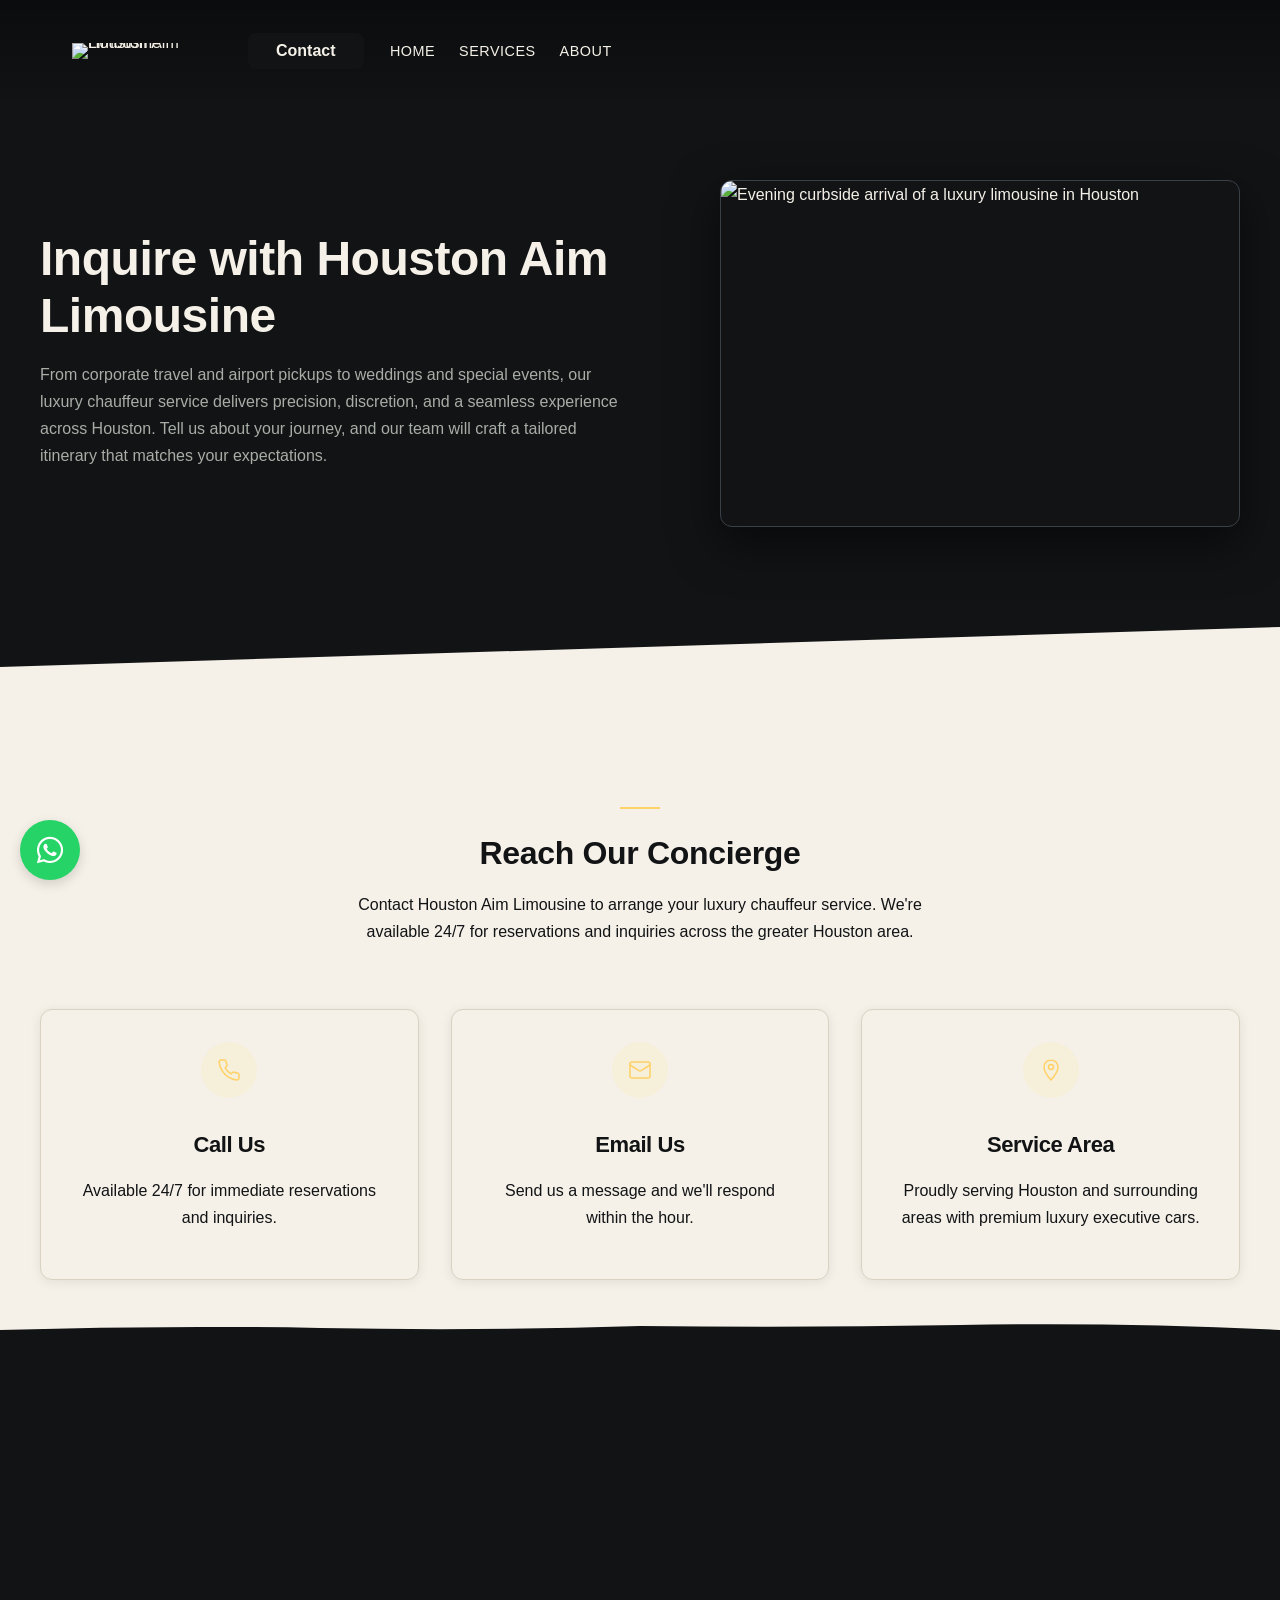
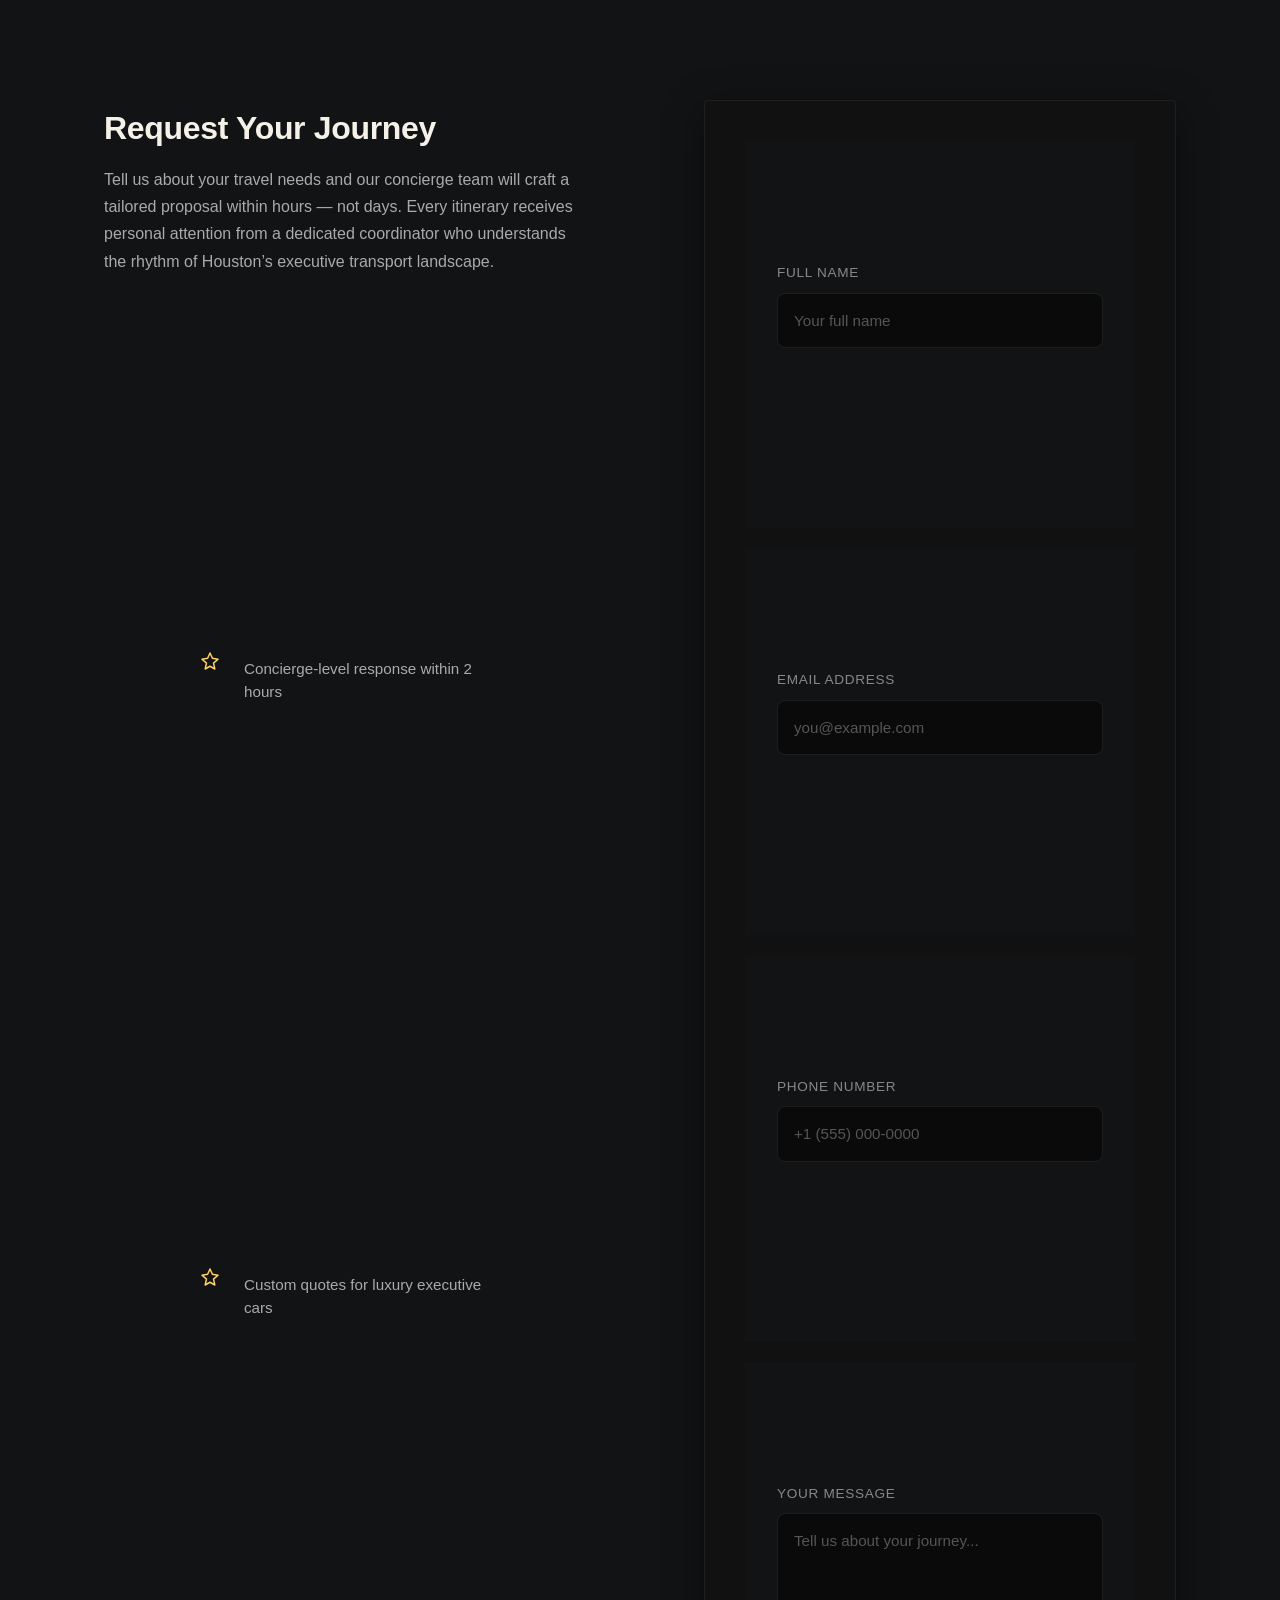
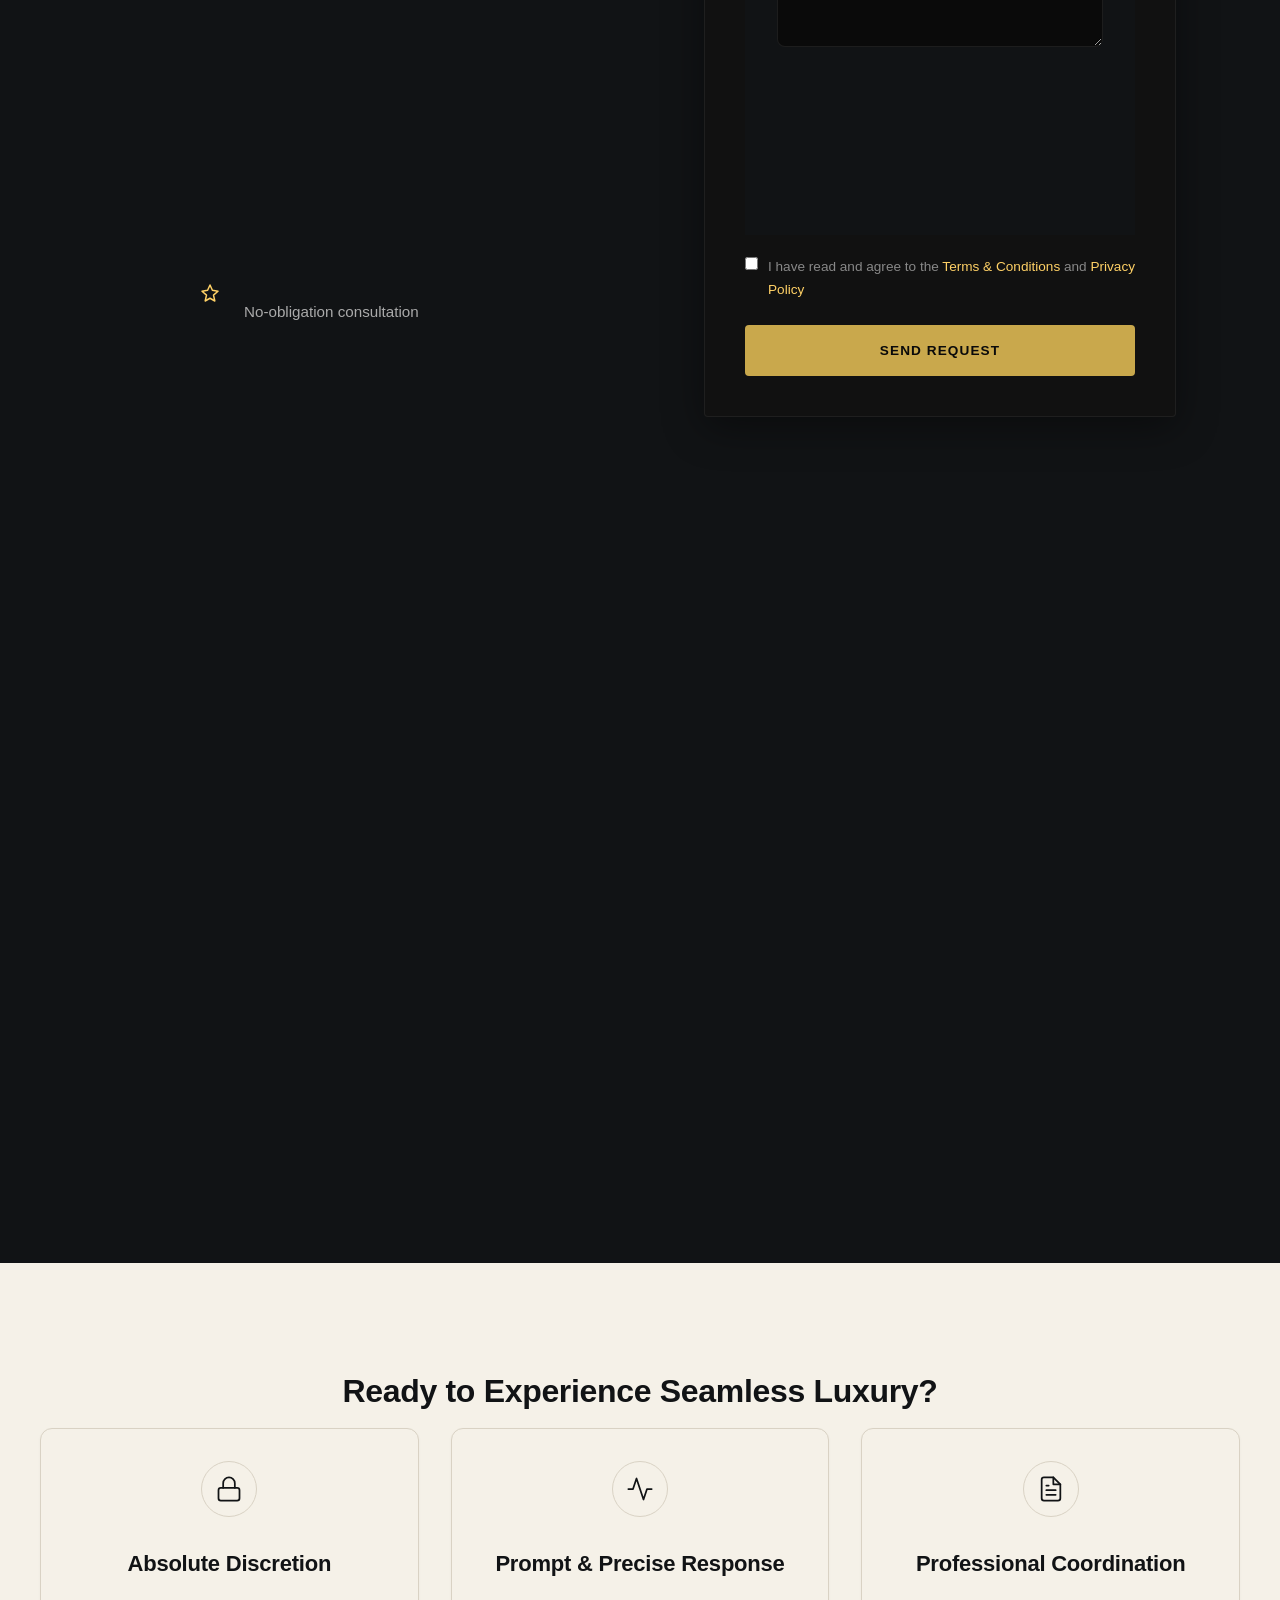
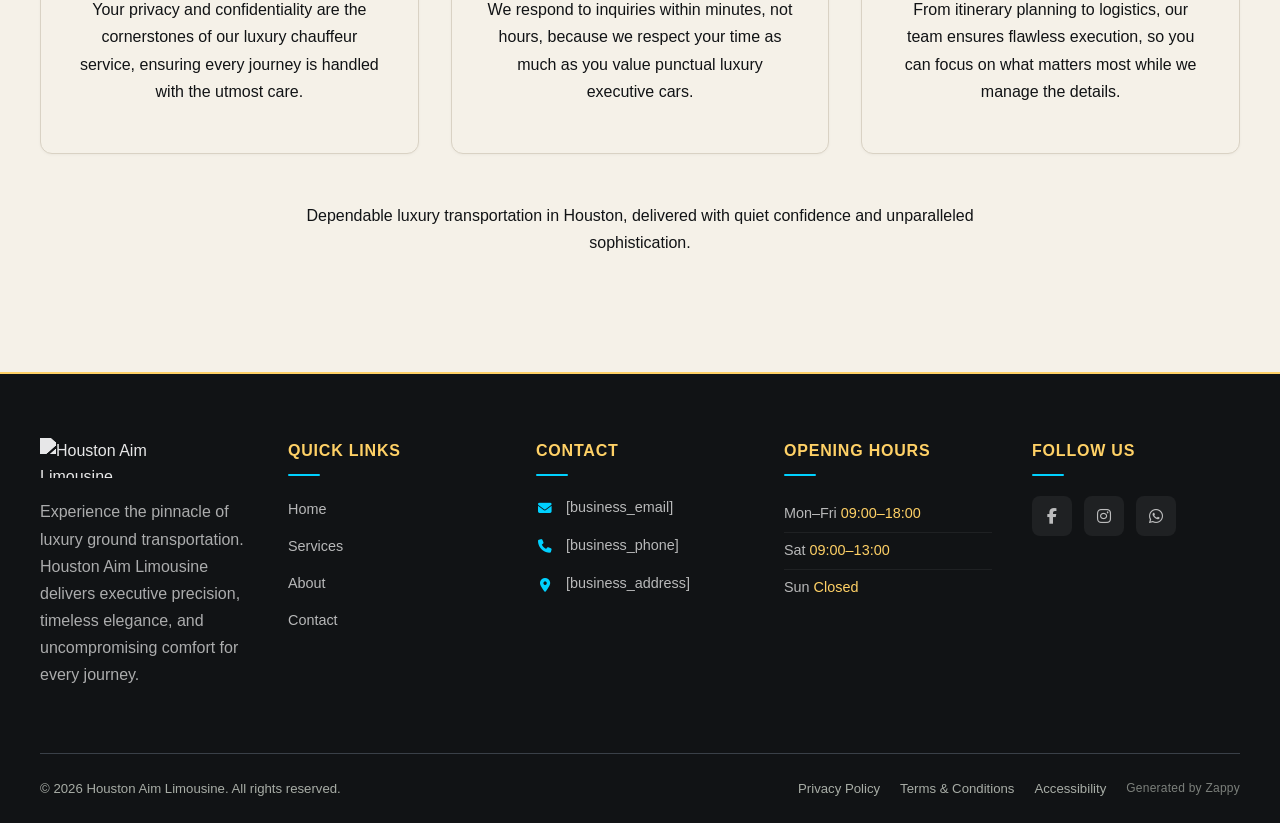
==== public/contact.html @ 521e529b "Background sync: Progressive GitHub Sync" ====
<!doctype html><html lang="en"><head><meta charset="UTF-8"><meta content="width=device-width,initial-scale=1" name="viewport"><meta content="index, follow" name="robots"><title>Secure Your Luxury Executive Cars &amp; Chauffeur Service in Minutes — Houston Aim Limousine</title><meta content="Ready to book Houston&#39;s most refined transportation? Inquire about chauffeur service cost, check availability, or customize your itinerary. Reach out now and let us elevate your next ride." name="description"><meta content="chauffeur service cost, luxury executive cars, book Houston limousine, contact chauffeur service, luxury chauffeur service" name="keywords"><link href="/assets/favicon.ico" rel="icon" type="image/x-icon"><link href="/assets/favicon-16x16.png" rel="icon" type="image/png" sizes="16x16"><link href="/assets/favicon-32x32.png" rel="icon" type="image/png" sizes="32x32"><link href="/assets/favicon-48x48.png" rel="icon" type="image/png" sizes="48x48"><link href="/assets/favicon-192x192.png" rel="icon" type="image/png" sizes="192x192"><link href="/assets/favicon-512x512.png" rel="icon" type="image/png" sizes="512x512"><link href="/assets/apple-touch-icon.png" rel="apple-touch-icon"><script>!function(){"use strict";var t="f4634a70-64a9-4d88-9716-fb96d539ed44",e="https://api.zappy5.com/api/analytics/track",a=18e5,n=2592e6,o=!0,i=!0,r=!0;var s=function(){var e="zappy_visitor_"+t,a=null;try{if(a=localStorage.getItem(e)){var o=JSON.parse(a),i=Date.now();if(i-o.created<n)return o.lastSeen=i,localStorage.setItem(e,JSON.stringify(o)),o.id}}catch(t){console.warn("Zappy Analytics: LocalStorage not available")}var r="zv_"+Date.now()+"_"+Math.random().toString(36).substr(2,9);try{localStorage.setItem(e,JSON.stringify({id:r,created:Date.now(),lastSeen:Date.now()}))}catch(t){}return r}(),c=function(){var e="zappy_session_"+t,n=null;try{if(n=sessionStorage.getItem(e)){var o=JSON.parse(n),i=Date.now();if(i-o.timestamp<a)return o.timestamp=i,sessionStorage.setItem(e,JSON.stringify(o)),o.id}}catch(t){console.warn("Zappy Analytics: SessionStorage not available")}var r="zs_"+Date.now()+"_"+Math.random().toString(36).substr(2,9);try{sessionStorage.setItem(e,JSON.stringify({id:r,timestamp:Date.now()}))}catch(t){}return r}();function l(a,n){n=n||{};var o={website_id:t,event_type:a,page_path:window.location.pathname,referrer:document.referrer||"direct",visitor_id:s,session_id:c,metadata:n};if(navigator.sendBeacon){var i=new Blob([JSON.stringify(o)],{type:"application/json"});navigator.sendBeacon(e,i)}else fetch(e,{method:"POST",headers:{"Content-Type":"application/json"},body:JSON.stringify(o),keepalive:!0}).catch(function(t){console.warn("Zappy Analytics: Failed to track event",t)})}o&&l("pageview",{title:document.title,url:window.location.href}),i&&document.addEventListener("click",function(t){var e=t.target;if("BUTTON"===e.tagName||e.closest("button")){var a="BUTTON"===e.tagName?e:e.closest("button");l("click",{element:"button",text:a.textContent.trim().substring(0,100),id:a.id||null,class:a.className||null})}else if("A"===e.tagName||e.closest("a")){var n="A"===e.tagName?e:e.closest("a");l("navigation",{element:"link",text:n.textContent.trim().substring(0,100),href:n.href,external:n.hostname!==window.location.hostname})}},!0),r&&document.addEventListener("submit",function(t){var e=t.target;l("form_submit",{form_id:e.id||null,form_name:e.name||null,form_action:e.action||null,form_method:e.method||"GET"})},!0);var d=Date.now();window.addEventListener("beforeunload",function(){l("page_unload",{time_on_page:Math.floor((Date.now()-d)/1e3),page_path:window.location.pathname})}),window.zappyAnalytics={track:l,getVisitorId:function(){return s},getSessionId:function(){return c}}}()</script><meta content="Secure Your Luxury Executive Cars &amp; Chauffeur Service in Minutes — Houston Aim Limousine" property="og:title"><meta content="Ready to book Houston&#39;s most refined transportation? Inquire about chauffeur service cost, check availability, or customize your itinerary. Reach out now and let us elevate your next ride." property="og:description"><meta content="summary_large_image" name="twitter:card"><meta content="Secure Your Luxury Executive Cars &amp; Chauffeur Service in Minutes — Houston Aim Limousine" name="twitter:title"><meta content="Ready to book Houston&#39;s most refined transportation? Inquire about chauffeur service cost, check availability, or customize your itinerary. Reach out now and let us elevate your next ride." name="twitter:description"><meta content="website" property="og:type"><meta content="en_US" property="og:locale"><link href="https://cdnjs.cloudflare.com/ajax/libs/font-awesome/6.4.0/css/all.min.css" rel="stylesheet"><style>.skip-link{position:absolute;top:0;left:0;transform:translateY(-200%);padding:12px 18px;background:var(--bg-dark,#1a1a1a);color:var(--text-light,#fff);font-weight:600;border-radius:0 0 8px 0;z-index:10000}.skip-link:focus{transform:none;outline:2px solid var(--ring,#fff);outline-offset:2px}:focus-visible{outline:2px solid var(--ring,currentColor);outline-offset:3px}</style><link href="/assets/favicon.ico" rel="icon" type="image/x-icon"><link href="/assets/favicon-16x16.png" rel="icon" type="image/png" sizes="16x16"><link href="/assets/favicon-32x32.png" rel="icon" type="image/png" sizes="32x32"><link href="/assets/favicon-48x48.png" rel="icon" type="image/png" sizes="48x48"><link href="/assets/favicon-192x192.png" rel="icon" type="image/png" sizes="192x192"><link href="/assets/favicon-512x512.png" rel="icon" type="image/png" sizes="512x512"><link href="/assets/apple-touch-icon.png" rel="apple-touch-icon"><link href="https://cdn.jsdelivr.net/npm/vanilla-cookieconsent@3/dist/cookieconsent.css" rel="stylesheet"/><script src="https://cdn.jsdelivr.net/npm/vanilla-cookieconsent@3/dist/cookieconsent.umd.js"></script><script src="https://cdn.jsdelivr.net/gh/mickidum/acc_toolbar/acctoolbar/acctoolbar.min.js"></script><link href="/styles.css" rel="stylesheet"><script>window.ZAPPY_WEBSITE_ID="f4634a70-64a9-4d88-9716-fb96d539ed44",window.ZAPPY_API_BASE="https://api.zappy5.com"</script><style id="zappy-dropdown-submenu-styles">#navMenu li:has(.sub-menu),.nav-menu li:has(.sub-menu),.navbar li:has(.sub-menu),nav li:has(.sub-menu){position:relative}#navMenu .sub-menu,.nav-menu .sub-menu,.navbar .sub-menu,nav .sub-menu{display:block!important;position:absolute!important;top:100%;left:0;min-width:220px;background:#fff;border-radius:8px;box-shadow:0 8px 25px rgba(0,0,0,.15);padding:8px 0;opacity:0;visibility:hidden;transform:translateY(10px);transition:all .3s ease;z-index:1000;list-style:none;pointer-events:none}#navMenu li:hover>.sub-menu,.nav-menu li:hover>.sub-menu,.navbar li:hover>.sub-menu,nav li:hover>.sub-menu{opacity:1!important;visibility:visible!important;transform:translateY(0)!important;pointer-events:auto!important}.sub-menu li{list-style:none;margin:0;padding:0}.sub-menu a{display:block!important;padding:10px 16px!important;color:var(--text-dark,#333)!important;font-weight:500;text-decoration:none;white-space:nowrap;transition:background-color .2s}.sub-menu .zappy-nav-child>a{padding-left:28px!important;font-size:.9em!important;opacity:.85!important}[dir=rtl] .sub-menu .zappy-nav-child>a,html[lang=ar] .sub-menu .zappy-nav-child>a,html[lang=he] .sub-menu .zappy-nav-child>a{padding-left:10px!important;padding-right:28px!important}.sub-menu .zappy-nav-parent>a{font-weight:600!important}.sub-menu a:hover{background-color:#f5f5f5}[dir=rtl] .nav-menu .sub-menu,[dir=rtl] .navbar .sub-menu,[dir=rtl] nav .sub-menu,html[lang=ar] .nav-menu .sub-menu,html[lang=ar] .navbar .sub-menu,html[lang=ar] nav .sub-menu,html[lang=he] .nav-menu .sub-menu,html[lang=he] .navbar .sub-menu,html[lang=he] nav .sub-menu{left:auto!important;right:0!important}.sub-menu:empty,.sub-menu:not(:has(li)):not(:has(> a)),.sub-menu:not(:has(li:not(.zappy-hidden-menu-item))):not(:has(> a)){display:none!important;opacity:0!important;visibility:hidden!important;pointer-events:none!important}li:has(.menu-group-title):hover>.sub-menu{opacity:1!important;visibility:visible!important;transform:translateY(0)!important;pointer-events:auto!important}#navMenu>li>.menu-group-title,.nav-menu>li>.menu-group-title{display:inline-block;padding:.5rem 1rem;cursor:default;user-select:none}@media (max-width:768px){#navMenu .sub-menu,.nav-menu .sub-menu,.navbar .sub-menu,nav .sub-menu{position:static!important;transform:none!important;box-shadow:none!important;background:0 0!important;max-height:0;overflow:hidden;opacity:0;visibility:hidden;transition:max-height .3s ease,opacity .3s ease;padding:0!important;border-radius:0!important}#navMenu .sub-menu.mobile-expanded,.nav-menu .sub-menu.mobile-expanded,.navbar .sub-menu.mobile-expanded{max-height:none!important;overflow-y:visible!important;opacity:1!important;visibility:visible!important;padding:8px 0 8px 16px!important}[dir=rtl] .sub-menu.mobile-expanded,html[lang=he] .sub-menu.mobile-expanded{padding:8px 16px 8px 0!important}#navMenu li:hover>.sub-menu,.nav-menu li:hover>.sub-menu,.navbar li:hover>.sub-menu,nav li:hover>.sub-menu{opacity:0;visibility:hidden;pointer-events:none}#navMenu li>.sub-menu.mobile-expanded,.nav-menu li>.sub-menu.mobile-expanded,.navbar li>.sub-menu.mobile-expanded,nav li>.sub-menu.mobile-expanded{opacity:1!important;visibility:visible!important;pointer-events:auto!important}#navMenu li:has(.sub-menu),.nav-menu li:has(.sub-menu),.navbar li:has(.sub-menu),nav li:has(.sub-menu){display:flex!important;flex-wrap:wrap!important;align-items:center!important;position:relative!important;min-height:44px!important}#navMenu li:has(.sub-menu)>a,.nav-menu li:has(.sub-menu)>a,.navbar li:has(.sub-menu)>a,nav li:has(.sub-menu)>a{flex:1!important;min-width:0!important}#navMenu li:has(.sub-menu)>.menu-group-title,.nav-menu li:has(.sub-menu)>.menu-group-title,.navbar li:has(.sub-menu)>.menu-group-title,nav li:has(.sub-menu)>.menu-group-title{flex:1!important;min-width:0!important;padding:0!important;line-height:inherit!important}#navMenu li:has(.sub-menu)>.sub-menu,.nav-menu li:has(.sub-menu)>.sub-menu,.navbar li:has(.sub-menu)>.sub-menu,nav li:has(.sub-menu)>.sub-menu{flex-basis:100%!important;width:100%!important}#navMenu li:has(.sub-menu)>a [class*=arrow],#navMenu li:has(.sub-menu)>a [class*=chevron],.nav-menu li:has(.sub-menu)>a .fa-angle-down,.nav-menu li:has(.sub-menu)>a .fa-chevron-down,.nav-menu li:has(.sub-menu)>a [class*=arrow],.nav-menu li:has(.sub-menu)>a [class*=chevron],nav li:has(.sub-menu)>a [class*=arrow],nav li:has(.sub-menu)>a [class*=chevron]{display:none!important;visibility:hidden!important}.mobile-submenu-toggle{display:flex!important;align-items:center!important;justify-content:center!important;width:44px!important;height:auto!important;background:0 0!important;border:none!important;cursor:pointer!important;color:var(--text-light)!important;position:static!important;flex-shrink:0!important;align-self:stretch!important;z-index:2!important;padding:0!important;margin:0!important}.mobile-submenu-toggle::after{content:''!important;width:0!important;height:0!important;border-left:6px solid transparent!important;border-right:6px solid transparent!important;border-top:7px solid currentColor!important;transition:transform .3s ease!important}.mobile-submenu-toggle.expanded::after{transform:rotate(180deg)!important}.sub-menu a{padding:10px 0!important;display:block!important;color:var(--text-light)!important;white-space:normal!important}.sub-menu .zappy-nav-child>a{padding-left:28px!important;font-size:.9em!important;opacity:.85!important}[dir=rtl] .sub-menu .zappy-nav-child>a,html[lang=ar] .sub-menu .zappy-nav-child>a,html[lang=he] .sub-menu .zappy-nav-child>a{padding-left:0!important;padding-right:28px!important}.sub-menu .zappy-nav-parent>a{font-weight:600!important}#navMenu.active,.nav-menu.active{max-width:100vw!important;overflow-x:hidden!important;box-sizing:border-box!important}.navbar .sub-menu li a,.zappy-products-dropdown .sub-menu a,nav.navbar .sub-menu li a{color:var(--text-light)!important}}@media (min-width:769px){.mobile-submenu-toggle{display:none!important}}</style><style id="zappy-widget-visibility">html[dir=rtl] .whatsapp-float{right:20px!important;left:auto!important}html:not([dir]) .whatsapp-float,html[dir=ltr] .whatsapp-float{left:20px!important;right:auto!important}html[dir=rtl] #mic-access-tool-general-button,html[dir=rtl] #mic-init-access-tool #mic-access-tool-general-button,html[dir=rtl] #mic-init-access-tool .mic-access-tool-general-button,html[dir=rtl] ._access-icon,html[dir=rtl] .mic-access-tool-general-button{left:20px!important;right:auto!important}html:not([dir]) #mic-access-tool-general-button,html:not([dir]) #mic-init-access-tool #mic-access-tool-general-button,html:not([dir]) #mic-init-access-tool .mic-access-tool-general-button,html:not([dir]) ._access-icon,html:not([dir]) .mic-access-tool-general-button,html[dir=ltr] #mic-access-tool-general-button,html[dir=ltr] #mic-init-access-tool #mic-access-tool-general-button,html[dir=ltr] #mic-init-access-tool .mic-access-tool-general-button,html[dir=ltr] ._access-icon,html[dir=ltr] .mic-access-tool-general-button{right:20px!important;left:auto!important}@media (max-width:768px){.whatsapp-float{display:flex!important}}@media (min-width:769px){.whatsapp-float{display:flex!important}}@media (max-width:768px){#mic-access-tool-general-button,#mic-init-access-tool #mic-access-tool-general-button,#mic-init-access-tool .mic-access-tool-general-button,._access-icon,.mic-access-tool-general-button{display:flex!important;visibility:visible!important;opacity:1!important;pointer-events:auto!important}#mic-access-tool-box.opened-mic-access-tool,#mic-init-access-tool #mic-access-tool-box.opened-mic-access-tool,.mic-access-tool-box.opened-mic-access-tool{visibility:visible!important;opacity:1!important;pointer-events:auto!important}}@media (min-width:769px){#mic-access-tool-general-button,#mic-init-access-tool #mic-access-tool-general-button,#mic-init-access-tool .mic-access-tool-general-button,._access-icon,.mic-access-tool-general-button{display:flex!important;visibility:visible!important;opacity:1!important;pointer-events:auto!important}#mic-access-tool-box.opened-mic-access-tool,#mic-init-access-tool #mic-access-tool-box.opened-mic-access-tool,.mic-access-tool-box.opened-mic-access-tool{visibility:visible!important;opacity:1!important;pointer-events:auto!important}}</style></head><body><a href="#main" class="skip-link">Skip to main content</a><nav class="navbar"><button class="mobile-toggle" aria-label="Menu" id="mobileToggle"><svg viewBox="0 0 24 24" fill="none" height="24" width="24" class="hamburger-icon"><path d="M3 12h18M3 6h18M3 18h18" stroke="currentColor" stroke-linecap="round" stroke-width="2"></path></svg> <svg viewBox="0 0 24 24" fill="none" height="24" width="24" class="close-icon" style="display:none"><path d="M18 6L6 18M6 6l12 12" stroke="currentColor" stroke-linecap="round" stroke-width="2"></path></svg></button> <button class="phone-header-btn" aria-label="Call" data-phone="[business_phone]"><svg viewBox="0 0 24 24" fill="currentColor" height="20" width="20"><path d="M22 16.92v3a2 2 0 0 1-2.18 2 19.79 19.79 0 0 1-8.63-3.07 19.5 19.5 0 0 1-6-6 19.79 19.79 0 0 1-3.07-8.67A2 2 0 0 1 4.11 2h3a2 2 0 0 1 2 1.72 12.84 12.84 0 0 0 .7 2.81 2 2 0 0 1-.45 2.11L8.09 9.91a16 16 0 0 0 6 6l1.27-1.27a2 2 0 0 1 2.11-.45 12.84 12.84 0 0 0 2.81.7A2 2 0 0 1 22 16.92z"></path></svg></button><div class="nav-container"><div class="nav-brand"><a href="/" class="logo-link"><img alt="Houston Aim Limousine" src="/assets/site-contact-image-1.webp" class="logo"></a></div><ul class="nav-menu" id="navMenu"><li><a href="/">Home</a></li><li><a href="/services">Services</a></li><li><a href="/about">About</a></li></ul><div class="nav-cta-container"><a href="/contact" class="nav-cta-btn">Contact</a></div></div></nav><script>window.addEventListener("load",function(){const e=document.querySelector(".navbar, nav, header");if(!e)return void console.log("[Navbar] Navbar element not found");let t=document.getElementById("mobileToggle")||document.querySelector(".mobile-toggle")||document.querySelector(".hamburger")||document.querySelector(".hamburger-menu")||document.querySelector(".menu-toggle")||document.querySelector(".burger-menu")||document.querySelector('[aria-label="Menu"]')||document.querySelector('[aria-label="תפריט"]');const n=document.querySelector(".phone-header-btn"),o=window.getComputedStyle(e);let r=o.backgroundColor;if(console.log("[Navbar] Initial navbar background:",r),"transparent"===r||"rgba(0, 0, 0, 0)"===r||r.startsWith("rgba")&&r.includes(", 0)")){const e=o.backgroundImage;if(e&&"none"!==e)console.log("[Navbar] Navbar has background image/gradient, using dark text"),r="rgb(240, 240, 240)";else{const e=window.getComputedStyle(document.body).backgroundColor;console.log("[Navbar] Navbar transparent, using body background:",e),r=e}}const a=r.match(/\d+/g);if(a&&a.length>=3){const e=(.299*parseInt(a[0])+.587*parseInt(a[1])+.114*parseInt(a[2]))/255;console.log("[Navbar] Mobile button colors preserved from Claude CSS (luminance:",e.toFixed(2)+")");const o=document.createElement("style");o.id="zappy-mobile-nav-fix";document.documentElement.lang;document.documentElement.dir,o.textContent='\n        /* Hide mobile buttons on desktop, show only on mobile */\n        @media (min-width: 769px) {\n          .mobile-toggle,\n          .phone-header-btn {\n            display: none !important;\n          }\n        }\n        \n        /* Show and position mobile buttons correctly on mobile */\n        @media (max-width: 768px) {\n          .navbar,\n          nav.navbar {\n            min-height: 70px !important;\n          }\n\n          .mobile-toggle,\n          .phone-header-btn {\n            position: absolute !important;\n            top: 0 !important;\n            bottom: 0 !important;\n            margin-top: auto !important;\n            margin-bottom: auto !important;\n            transform: none !important;\n            z-index: 1001 !important;\n            display: flex !important;\n            align-items: center !important;\n            justify-content: center !important;\n            width: 36px !important;\n            height: 36px !important;\n            border-radius: 50% !important;\n            border: none !important;\n            cursor: pointer !important;\n            padding: 6px !important;\n            background: none !important;\n            color: var(--nav-text, var(--text-light)) !important;\n            touch-action: manipulation !important;\n            -webkit-tap-highlight-color: transparent !important;\n          }\n\n          html[data-zappy-site-type="ecommerce"] .phone-header-btn,\n          body[data-zappy-site-type="ecommerce"] .phone-header-btn,\n          html[data-zappy-site-type="ecommerce"] header .phone-header-btn,\n          html[data-zappy-site-type="ecommerce"] nav .phone-header-btn {\n            display: none !important;\n            visibility: hidden !important;\n            width: 0 !important;\n            height: 0 !important;\n            min-width: 0 !important;\n            overflow: hidden !important;\n          }\n          \n          /* LTR positioning (default): hamburger LEFT, phone RIGHT */\n          html:not([dir="rtl"]):not([lang="he"]):not([lang="ar"]) .mobile-toggle,\n          html[dir="ltr"] .mobile-toggle {\n            left: 12px !important;\n            right: auto !important;\n          }\n          html:not([dir="rtl"]):not([lang="he"]):not([lang="ar"]) .phone-header-btn,\n          html[dir="ltr"] .phone-header-btn {\n            right: 12px !important;\n            left: auto !important;\n          }\n          \n          /* RTL positioning: hamburger RIGHT, phone LEFT */\n          html[dir="rtl"] .mobile-toggle,\n          html[lang="he"] .mobile-toggle,\n          html[lang="ar"] .mobile-toggle {\n            right: 12px !important;\n            left: auto !important;\n          }\n          html[dir="rtl"] .phone-header-btn,\n          html[lang="he"] .phone-header-btn,\n          html[lang="ar"] .phone-header-btn {\n            left: 12px !important;\n            right: auto !important;\n          }\n          \n          /* CRITICAL: Ensure nav-container has min-height on mobile */\n          /* All children are positioned absolutely/fixed on mobile, so height:auto collapses to 0 */\n          .nav-container {\n            min-height: 70px !important;\n            position: relative !important;\n          }\n          \n          /* Ensure SVG icons are properly sized and inherit color */\n          .mobile-toggle svg,\n          .phone-header-btn svg {\n            width: 24px !important;\n            height: 24px !important;\n            /* Don\'t force display - let JavaScript control hamburger/close toggle */\n          }\n          \n          /* Reset nav-cta-container on mobile - remove desktop box-shadow/padding */\n          /* that creates a visible ghost box when CTA button is hidden */\n          .nav-cta-container {\n            box-shadow: none !important;\n            padding: 0 !important;\n          }\n          \n          /* Hide nav-cta-container entirely on mobile when there\'s no lang-switcher */\n          /* (only the CTA button is inside, and it\'s hidden on mobile) */\n          .nav-cta-container:not(:has(.lang-switcher)) {\n            display: none !important;\n          }\n          \n          /* CRITICAL: Prevent hero image fade gradient from bleeding over headline text */\n          /* The .image-fade-gradient has bottom: -30px (extends below parent) */\n          /* On mobile stacked layout, this overlaps the h1 text below the image */\n          .hero-image-column {\n            overflow: hidden !important;\n          }\n          .image-fade-gradient {\n            bottom: 0 !important;\n          }\n          \n          /* Hide desktop language switcher on mobile - hamburger menu handles it */\n          /* High specificity to override stored CSS */\n          .lang-switcher,\n          .nav-cta-container .lang-switcher,\n          .nav-container .lang-switcher,\n          .navbar .lang-switcher,\n          .navbar .nav-cta-container .lang-switcher {\n            display: none !important;\n          }\n        }\n      ';const r=document.getElementById("zappy-mobile-nav-fix");r&&r.remove(),document.head.appendChild(o),console.log("[Navbar] Critical CSS injected for mobile nav positioning");const i=window.innerWidth<=768;if(t){const e=t.querySelector(".hamburger-icon"),n=t.querySelector(".close-icon");e&&(e.style.setProperty("width","24px","important"),e.style.setProperty("height","24px","important"),e.style.setProperty("display","block","important")),n&&(n.style.setProperty("width","24px","important"),n.style.setProperty("height","24px","important"),n.style.setProperty("display","none","important")),i?(t.style.setProperty("position","absolute","important"),t.style.setProperty("top","0","important"),t.style.setProperty("bottom","0","important"),t.style.setProperty("margin-top","auto","important"),t.style.setProperty("margin-bottom","auto","important"),t.style.setProperty("transform","none","important"),t.style.setProperty("z-index","1001","important"),t.style.removeProperty("left"),t.style.removeProperty("right"),console.log("[Navbar] Mobile toggle positioning applied (mobile viewport)")):(t.style.removeProperty("position"),t.style.removeProperty("top"),t.style.removeProperty("transform"),t.style.removeProperty("z-index"),t.style.removeProperty("left"),t.style.removeProperty("right"),console.log("[Navbar] Desktop viewport - cleared mobile toggle inline positioning"))}if(n){const e=n.querySelector("svg");e&&(e.style.width="24px",e.style.height="24px",e.setAttribute("width","24"),e.setAttribute("height","24")),i?(n.style.setProperty("position","absolute","important"),n.style.setProperty("top","0","important"),n.style.setProperty("bottom","0","important"),n.style.setProperty("margin-top","auto","important"),n.style.setProperty("margin-bottom","auto","important"),n.style.setProperty("transform","none","important"),n.style.setProperty("z-index","1001","important"),n.style.removeProperty("left"),n.style.removeProperty("right"),console.log("[Navbar] Phone button positioning applied (mobile viewport)")):(n.style.removeProperty("position"),n.style.removeProperty("top"),n.style.removeProperty("transform"),n.style.removeProperty("z-index"),n.style.removeProperty("left"),n.style.removeProperty("right"),console.log("[Navbar] Desktop viewport - cleared phone button inline positioning"))}}else console.log("[Navbar] Could not parse background color:",r);t=document.getElementById("mobileToggle")||document.querySelector(".mobile-toggle")||document.querySelector(".hamburger")||document.querySelector(".hamburger-menu")||document.querySelector(".menu-toggle")||document.querySelector(".burger-menu")||document.querySelector('[aria-label="Menu"]')||document.querySelector('[aria-label="תפריט"]');const i=document.getElementById("navMenu")||document.querySelector(".nav-menu")||document.querySelector(".nav-links")||document.querySelector("nav ul:not(.submenu)");if(!t||!i)return void console.log("[Navbar] Mobile toggle or menu not found:",{toggle:!!t,menu:!!i});i.id||(i.id="navMenu"),console.log("[Navbar] Initializing mobile menu...");const l=t.cloneNode(!0);t.parentNode.replaceChild(l,t);var s=0;function p(e){var t=Date.now();t-s<300||(s=t,function(e){e.preventDefault(),e.stopPropagation();const t=l.querySelector(".hamburger-icon"),n=l.querySelector(".close-icon");i.classList.contains("active")?(i.classList.remove("active"),t&&t.style.setProperty("display","block","important"),n&&n.style.setProperty("display","none","important"),document.body.style.overflow="",console.log("[Navbar] Menu closed")):(i.classList.add("active"),t&&t.style.setProperty("display","none","important"),n&&n.style.setProperty("display","block","important"),document.body.style.overflow="hidden",console.log("[Navbar] Menu opened"))}(e))}l.addEventListener("click",p),l.addEventListener("touchend",p),i.querySelectorAll("a").forEach(function(e){e.addEventListener("click",function(){if("#"===this.getAttribute("href"))return;const e=l.querySelector(".hamburger-icon"),t=l.querySelector(".close-icon");i.classList.remove("active"),e&&e.style.setProperty("display","block","important"),t&&t.style.setProperty("display","none","important"),document.body.style.overflow="",console.log("[Navbar] Menu closed (link clicked)")})});var m=i.querySelectorAll(".dropdown-toggle");m.forEach(function(e){e.addEventListener("click",function(e){e.preventDefault(),e.stopPropagation();var t=this.closest(".nav-dropdown");t&&(t.parentNode.querySelectorAll(".nav-dropdown.open").forEach(function(e){e!==t&&e.classList.remove("open")}),t.classList.toggle("open"),console.log("[Navbar] Dropdown toggled:",t.classList.contains("open")?"open":"closed"))})}),document.addEventListener("click",function(e){e.target.closest(".nav-dropdown")||document.querySelectorAll(".nav-dropdown.open").forEach(function(e){e.classList.remove("open")})}),console.log("[Navbar] Dropdown handlers initialized for "+m.length+" dropdowns"),n&&n.addEventListener("click",function(){const e=document.querySelectorAll('a[href^="tel:"]'),t=e.length>0?e[0].getAttribute("href").replace("tel:",""):"[business_phone]";window.location.href="tel:"+t,console.log("[Navbar] Phone button clicked")}),console.log("[Navbar] Mobile menu initialized successfully")})</script><main id="main"><section class="contact-contact-intro-section" data-layout-spec="Contact-contact-intro"><div class="contact-contact-intro-container"><div class="contact-contact-intro-text"><h1>Inquire with Houston Aim Limousine</h1><p>From corporate travel and airport pickups to weddings and special events, our luxury chauffeur service delivers precision, discretion, and a seamless experience across Houston. Tell us about your journey, and our team will craft a tailored itinerary that matches your expectations.</p></div><div class="contact-contact-intro-image"><img alt="Evening curbside arrival of a luxury limousine in Houston" src="/assets/site-contact-contact-intro-image-1.webp" data-context="An evening curbside arrival scene showing a sleek black luxury limousine parked beside a modern Houston high-rise, with warm ambient street lighting reflecting off the polished bodywork and a uniformed chauffeur standing by the open rear door." data-placeholder="contact-contact-intro-image-1" fetchpriority="high" height="400" loading="eager" width="600"></div></div><div class="contact-contact-intro-divider-wrapper"><svg viewBox="0 0 1200 80" xmlns="http://www.w3.org/2000/svg" preserveAspectRatio="none" aria-hidden="true" data-no-icon-edit="true"><path d="M0,80 L0,40 L1200,0 L1200,80 Z" fill="var(--bg-light)"></path></svg></div></section><section class="contact-contact-details-section" data-layout-spec="Contact-contact-details"><div class="contact-contact-details-container"><div class="contact-contact-details-header"><div class="contact-contact-details-accent-line" aria-hidden="true"></div><h2>Reach Our Concierge</h2><p>Contact Houston Aim Limousine to arrange your luxury chauffeur service. We're available 24/7 for reservations and inquiries across the greater Houston area.</p></div><div class="contact-contact-details-grid"><div class="contact-contact-details-card"><div class="contact-contact-details-card-icon-wrapper"><svg viewBox="0 0 24 24" fill="none" data-element-type="icon" data-icon-type="svg" height="24" width="24" aria-hidden="true" stroke="currentColor" stroke-linecap="round" stroke-linejoin="round" stroke-width="1.5"><path d="M22 16.92v3a2 2 0 0 1-2.18 2 19.79 19.79 0 0 1-8.63-3.07 19.5 19.5 0 0 1-6-6 19.79 19.79 0 0 1-3.07-8.67A2 2 0 0 1 4.11 2h3a2 2 0 0 1 2 1.72 12.84 12.84 0 0 0 .7 2.81 2 2 0 0 1-.45 2.11L8.09 9.91a16 16 0 0 0 6 6l1.27-1.27a2 2 0 0 1 2.11-.45 12.84 12.84 0 0 0 2.81.7A2 2 0 0 1 22 16.92z"></path></svg></div><h3>Call Us</h3><p>Available 24/7 for immediate reservations and inquiries.</p></div><div class="contact-contact-details-card"><div class="contact-contact-details-card-icon-wrapper"><svg viewBox="0 0 24 24" fill="none" data-element-type="icon" data-icon-type="svg" height="24" width="24" aria-hidden="true" stroke="currentColor" stroke-linecap="round" stroke-linejoin="round" stroke-width="1.5"><rect height="16" rx="2" width="20" x="2" y="4"></rect><path d="m22 7-8.97 5.7a1.94 1.94 0 0 1-2.06 0L2 7"></path></svg></div><h3>Email Us</h3><p>Send us a message and we'll respond within the hour.</p></div><div class="contact-contact-details-card"><div class="contact-contact-details-card-icon-wrapper"><svg viewBox="0 0 24 24" fill="none" data-element-type="icon" data-icon-type="svg" height="24" width="24" aria-hidden="true" stroke="currentColor" stroke-linecap="round" stroke-linejoin="round" stroke-width="1.5"><path d="M12 2C8.13 2 5 5.13 5 9c0 5.25 7 13 7 13s7-7.75 7-13c0-3.87-3.13-7-7-7z"></path><circle cx="12" cy="9" r="2.5"></circle></svg></div><h3>Service Area</h3><p>Proudly serving Houston and surrounding areas with premium luxury executive cars.</p></div></div></div><div class="contact-contact-details-divider-wrapper" aria-hidden="true"><svg viewBox="0 0 1200 60" xmlns="http://www.w3.org/2000/svg" preserveAspectRatio="none" aria-hidden="true" data-no-icon-edit="true"><path d="M0,60 L0,50 Q150,45 300,48 T600,46 Q750,48 900,45 T1200,50 L1200,60 Z" fill="var(--bg-dark)"></path></svg></div></section><section class="contact-form-section" data-layout-spec="Contact-form"><div class="contact-form-section container"><div class="contact-form-section content-column"><h2>Request Your Journey</h2><p>Tell us about your travel needs and our concierge team will craft a tailored proposal within hours — not days. Every itinerary receives personal attention from a dedicated coordinator who understands the rhythm of Houston’s executive transport landscape.</p><div class="contact-form-section reassurance-list"><div class="contact-form-section reassurance-item"><svg viewBox="0 0 20 20" fill="none" data-element-type="icon" data-icon-type="svg" class="contact-form-section reassurance-icon" height="20" width="20" xmlns="http://www.w3.org/2000/svg"><path d="M10 2L12.39 7.26L18 8.27L13.5 12.14L14.82 18L10 15.26L5.18 18L6.5 12.14L2 8.27L7.61 7.26L10 2Z" stroke="currentColor" stroke-linecap="round" stroke-width="1.5" stroke-linejoin="round"></path></svg> <span>Concierge-level response within 2 hours</span></div><div class="contact-form-section reassurance-item"><svg viewBox="0 0 20 20" fill="none" data-element-type="icon" data-icon-type="svg" class="contact-form-section reassurance-icon" height="20" width="20" xmlns="http://www.w3.org/2000/svg"><path d="M10 2L12.39 7.26L18 8.27L13.5 12.14L14.82 18L10 15.26L5.18 18L6.5 12.14L2 8.27L7.61 7.26L10 2Z" stroke="currentColor" stroke-linecap="round" stroke-width="1.5" stroke-linejoin="round"></path></svg> <span>Custom quotes for luxury executive cars</span></div><div class="contact-form-section reassurance-item"><svg viewBox="0 0 20 20" fill="none" data-element-type="icon" data-icon-type="svg" class="contact-form-section reassurance-icon" height="20" width="20" xmlns="http://www.w3.org/2000/svg"><path d="M10 2L12.39 7.26L18 8.27L13.5 12.14L14.82 18L10 15.26L5.18 18L6.5 12.14L2 8.27L7.61 7.26L10 2Z" stroke="currentColor" stroke-linecap="round" stroke-width="1.5" stroke-linejoin="round"></path></svg> <span>No-obligation consultation</span></div></div></div><div class="contact-form-section form-column"><div class="contact-form-section form-panel"><form class="contact-form"><div class="contact-form-section form-group"><label for="name">Full Name</label> <input name="name" type="text" id="name" placeholder="Your full name" required=""></div><div class="contact-form-section form-group"><label for="email">Email Address</label> <input name="email" type="email" id="email" placeholder="you@example.com" required=""></div><div class="contact-form-section form-group"><label for="phone">Phone Number</label> <input name="phone" type="tel" id="phone" placeholder="+1 (555) 000-0000"></div><div class="contact-form-section form-group"><label for="message">Your Message</label> <textarea id="message" name="message" placeholder="Tell us about your journey..." required="" rows="4"></textarea></div><div class="privacy-consent"><label class="privacy-consent-label"><input name="privacy_consent" type="checkbox" required="" class="privacy-consent-checkbox"> <span>I have read and agree to the <a href="/terms" target="_blank">Terms &amp; Conditions</a> and <a href="/privacy" target="_blank">Privacy Policy</a></span></label></div><button class="contact-form-section submit-btn" type="submit">Send Request</button></form></div></div></div><div class="contact-form-section divider-wrapper" aria-hidden="true" data-no-icon-edit="true"><svg viewBox="0 0 1200 80" xmlns="http://www.w3.org/2000/svg" preserveAspectRatio="none"><defs><linearGradient id="gold-fade" x1="0%" x2="100%" y1="0%" y2="0%"><stop offset="0%" stop-color="var(--secondary)" stop-opacity="0.8"></stop><stop offset="50%" stop-color="var(--secondary)" stop-opacity="0.3"></stop><stop offset="100%" stop-color="var(--secondary)" stop-opacity="0"></stop></linearGradient></defs><path d="M0,80 L0,40 Q150,45 300,38 T600,42 Q750,35 900,40 T1200,38 L1200,80 Z" fill="var(--bg-light)"></path><path d="M0,80 L0,40 Q150,45 300,38 T600,42 Q750,35 900,40 T1200,38 L1200,80 Z" fill="var(--bg-light)" opacity="0.15"></path></svg></div></section><section class="contact-reassurance-section" data-layout-spec="Contact-reassurance"><div class="contact-reassurance-section__container"><h2 class="contact-reassurance-section__heading">Ready to Experience Seamless Luxury?</h2><div class="contact-reassurance-section__grid"><div class="contact-reassurance-section__item"><div class="contact-reassurance-section__icon-wrapper"><svg viewBox="0 0 24 24" fill="none" data-element-type="icon" data-icon-type="svg" class="contact-reassurance-section__icon" stroke="currentColor" stroke-linecap="round" stroke-linejoin="round" stroke-width="1.5"><rect height="11" rx="2" width="18" x="3" y="11" ry="2"></rect><path d="M7 11V7a5 5 0 0 1 10 0v4"></path></svg></div><h3 class="contact-reassurance-section__item-title">Absolute Discretion</h3><p class="contact-reassurance-section__item-text">Your privacy and confidentiality are the cornerstones of our luxury chauffeur service, ensuring every journey is handled with the utmost care.</p></div><div class="contact-reassurance-section__item"><div class="contact-reassurance-section__icon-wrapper"><svg viewBox="0 0 24 24" fill="none" data-element-type="icon" data-icon-type="svg" class="contact-reassurance-section__icon" stroke="currentColor" stroke-linecap="round" stroke-linejoin="round" stroke-width="1.5"><polyline points="22 12 18 12 15 21 9 3 6 12 2 12"></polyline></svg></div><h3 class="contact-reassurance-section__item-title">Prompt &amp; Precise Response</h3><p class="contact-reassurance-section__item-text">We respond to inquiries within minutes, not hours, because we respect your time as much as you value punctual luxury executive cars.</p></div><div class="contact-reassurance-section__item"><div class="contact-reassurance-section__icon-wrapper"><svg viewBox="0 0 24 24" fill="none" data-element-type="icon" data-icon-type="svg" class="contact-reassurance-section__icon" stroke="currentColor" stroke-linecap="round" stroke-linejoin="round" stroke-width="1.5"><path d="M14 2H6a2 2 0 0 0-2 2v16a2 2 0 0 0 2 2h12a2 2 0 0 0 2-2V8z"></path><polyline points="14 2 14 8 20 8"></polyline><line x1="16" x2="8" y1="13" y2="13"></line><line x1="16" x2="8" y1="17" y2="17"></line><polyline points="10 9 9 9 8 9"></polyline></svg></div><h3 class="contact-reassurance-section__item-title">Professional Coordination</h3><p class="contact-reassurance-section__item-text">From itinerary planning to logistics, our team ensures flawless execution, so you can focus on what matters most while we manage the details.</p></div></div><p class="contact-reassurance-section__closing-text">Dependable luxury transportation in Houston, delivered with quiet confidence and unparalleled sophistication.</p></div></section></main><footer class="site-footer" role="contentinfo"><div class="footer-container"><div class="footer-grid"><div class="footer-col footer-brand-col"><img alt="Houston Aim Limousine" src="/assets/houston-aim-limousine-transportation-luxury-car-service-logo.webp" class="logo"/><p class="footer-tagline">Experience the pinnacle of luxury ground transportation. Houston Aim Limousine delivers executive precision, timeless elegance, and uncompromising comfort for every journey.</p></div><div class="footer-col footer-links-col"><h4>Quick Links</h4><ul class="footer-links"><li><a href="/">Home</a></li><li><a href="/services">Services</a></li><li><a href="/about">About</a></li><li><a href="/contact">Contact</a></li></ul></div><div class="footer-col footer-contact-col"><h4>Contact</h4><ul class="footer-contact"><li><span class="contact-icon"><i class="fas fa-envelope"></i></span> <span class="contact-text"><a href="mailto:[business_email]">[business_email]</a></span></li><li><span class="contact-icon"><i class="fas fa-phone"></i></span> <span class="contact-text"><a href="tel:[business_phone]">[business_phone]</a></span></li><li><a href="/"><span class="contact-icon"><i class="fas fa-map-marker-alt"></i></span> <span class="contact-text">[business_address]</span></a></li></ul></div><div class="footer-col footer-hours-col"><h4>Opening Hours</h4><ul class="footer-hours"><li><a href="/"><span class="hours-day">Mon–Fri</span> <span class="hours-time">09:00–18:00</span></a></li><li><a href="/"><span class="hours-day">Sat</span> <span class="hours-time">09:00–13:00</span></a></li><li><a href="/"><span class="hours-day">Sun</span> <span class="hours-time">Closed</span></a></li></ul></div><div class="footer-col footer-social-col"><h4>Follow Us</h4><div class="footer-social"><a href="#" aria-label="Facebook" data-zappy-social-placeholder="true"><i class="fab fa-facebook-f"></i></a> <a href="#" aria-label="Instagram" data-zappy-social-placeholder="true"><i class="fab fa-instagram"></i></a> <a href="#" aria-label="WhatsApp" data-zappy-social-placeholder="true"><i class="fab fa-whatsapp"></i></a></div></div></div><div class="footer-bottom"><div class="footer-bottom-left"><span class="copyright">© 2026 Houston Aim Limousine. All rights reserved.</span></div><div class="footer-bottom-right"><a href="/privacy">Privacy Policy</a> <a href="/terms">Terms &amp; Conditions</a> <a href="/accessibility">Accessibility</a> <a href="https://zappy5.com" class="zappy-attribution" target="_blank">Generated by Zappy</a></div></div></div></footer><a href="https://wa.me/[whatsapp_handle]" class="whatsapp-float" aria-label="WhatsApp"><i class="fab fa-whatsapp"></i></a><div data-integration="accessibility:toolbar"></div><script src="/script.js"></script><script id="zappy-mobile-submenu-script">!function(){function e(){if(window.innerWidth>768)return document.querySelectorAll(".mobile-submenu-toggle").forEach(function(e){e.remove()}),void document.querySelectorAll(".sub-menu.mobile-expanded").forEach(function(e){e.classList.remove("mobile-expanded")});document.querySelectorAll(".nav-menu li:has(.sub-menu), nav li:has(.sub-menu), .navbar li:has(.sub-menu), #navMenu li:has(.sub-menu)").forEach(function(e){if(!e.querySelector(".mobile-submenu-toggle")){var t=e.querySelector(".sub-menu"),n=e.querySelector(":scope > a");if(t&&n){var o=document.createElement("button");o.className="mobile-submenu-toggle",o.setAttribute("aria-label","Toggle submenu"),o.setAttribute("type","button"),n.insertAdjacentElement("afterend",o),o.addEventListener("click",function(e){e.preventDefault(),e.stopPropagation(),document.querySelectorAll(".sub-menu.mobile-expanded").forEach(function(e){if(e!==t){e.classList.remove("mobile-expanded");var n=e.parentElement.querySelector(".mobile-submenu-toggle");n&&n.classList.remove("expanded")}}),t.classList.toggle("mobile-expanded"),o.classList.toggle("expanded")})}}})}var t;"loading"===document.readyState?document.addEventListener("DOMContentLoaded",e):e(),window.addEventListener("resize",function(){clearTimeout(t),t=setTimeout(e,250)});var n=new MutationObserver(function(t){t.forEach(function(t){if("attributes"===t.type){var n=t.target;n.classList&&(n.classList.contains("active")||n.classList.contains("open"))&&setTimeout(e,100)}})});setTimeout(function(){document.querySelectorAll(".mobile-menu, .nav-menu, #navMenu, nav").forEach(function(e){n.observe(e,{attributes:!0,attributeFilter:["class","style"]})})},500)}()</script><script id="zappy-navbar-scroll-effect">!function(){var e=document.querySelector("nav.navbar,.navbar:not(.zappy-catalog-menu)"),t=document.querySelector(".zappy-catalog-menu,#zappy-catalog-menu");if(e){var r="rgba(245,241,232,0.85)",o=getComputedStyle(document.documentElement),a=o.getPropertyValue("--text-dark").trim()||"#1a1a1a",s=(o.getPropertyValue("--text-light").trim(),a);e.style.transition="background 0.3s ease,backdrop-filter 0.3s ease,-webkit-backdrop-filter 0.3s ease,box-shadow 0.3s ease",t&&(t.style.transition="background 0.3s ease,backdrop-filter 0.3s ease,-webkit-backdrop-filter 0.3s ease");var n="a,.navbar-brand,.navbar-brand a,.dropdown-toggle,.mobile-toggle,.phone-header-btn,.mobile-hamburger-btn,.mobile-close-btn,.mobile-submenu-toggle,.nav-link",l=["cart-link","login-link","nav-search-toggle","search-toggle"];window.addEventListener("scroll",f,{passive:!0}),window.addEventListener("resize",f,{passive:!0}),f();var i=document.querySelector('section[class*="hero"],[data-hero-type],main:not(.courses-page-main)>section:first-child'),d=!1;if(i){var p=getComputedStyle(i),c=p.backgroundImage;if(c&&"none"!==c)if(-1!==c.indexOf("url(")){var b=p.backgroundColor.match(/\d+/g);d=!(b&&b.length>=3)||h(parseInt(b[0]),parseInt(b[1]),parseInt(b[2]))<.4}else if(-1!==c.indexOf("gradient")){var y=c.match(/rgba?\(\s*(\d+)\s*,\s*(\d+)\s*,\s*(\d+)/g);if(y&&y.length>0){for(var g=0,m=0;m<y.length;m++){var u=y[m].match(/\d+/g);g+=h(parseInt(u[0]),parseInt(u[1]),parseInt(u[2]))}d=g/y.length<.4}else d=!0}else d=!0;else{var k=p.backgroundColor.match(/\d+/g);k&&k.length>=3&&(d=h(parseInt(k[0]),parseInt(k[1]),parseInt(k[2]))<.4)}}d||(window.removeEventListener("scroll",f),window.removeEventListener("resize",f),e.classList.add("scrolled"),window.innerWidth>768&&(e.style.setProperty("--frosted-text",s),e.style.setProperty("background-image","none","important"),e.style.setProperty("background-color",r,"important"),e.style.backdropFilter="blur(12px)",e.style.webkitBackdropFilter="blur(12px)",e.style.boxShadow="0 2px 16px rgba(0,0,0,0.12)",w(e,s)),t&&(t.classList.add("scrolled"),window.innerWidth>768&&(t.style.setProperty("background",r,"important"),t.style.setProperty("backdrop-filter","blur(12px)","important"),t.style.setProperty("-webkit-backdrop-filter","blur(12px)","important"),w(t,s))),window._zappyNavNoDarkHero=!0)}function w(e,t){for(var r=e.querySelectorAll(n),o=0;o<r.length;o++){var a=!1;(r[o].closest(".sub-menu")||r[o].closest(".dropdown-menu"))&&(a=!0);for(var s=0;s<l.length;s++)if(r[o].classList.contains(l[s])){a=!0;break}a||r[o].style.setProperty("color",t,"important")}}function v(e){for(var t=e.querySelectorAll(n),r=0;r<t.length;r++)t[r].closest(".sub-menu")||t[r].closest(".dropdown-menu")||t[r].style.removeProperty("color")}function f(){if(!window._zappyNavNoDarkHero){if(window.innerWidth<=768)return e.classList.remove("scrolled"),v(e),void(t&&(t.classList.remove("scrolled"),v(t)));(window.scrollY||window.pageYOffset)>60?(e.classList.add("scrolled"),e.style.setProperty("background-color",r,"important"),e.style.setProperty("background-image","none","important"),e.style.setProperty("--frosted-text",s),e.style.backdropFilter="blur(12px)",e.style.webkitBackdropFilter="blur(12px)",e.style.boxShadow="0 2px 16px rgba(0,0,0,0.12)",w(e,s),t&&(t.classList.add("scrolled"),t.style.setProperty("background",r,"important"),t.style.setProperty("backdrop-filter","blur(12px)","important"),t.style.setProperty("-webkit-backdrop-filter","blur(12px)","important"),w(t,s))):(e.classList.remove("scrolled"),e.style.setProperty("background-color","transparent","important"),e.style.removeProperty("background-image"),e.style.removeProperty("--frosted-text"),e.style.backdropFilter="none",e.style.webkitBackdropFilter="none",e.style.boxShadow="none",v(e),t&&(t.classList.remove("scrolled"),t.style.setProperty("background","transparent","important"),t.style.setProperty("backdrop-filter","none","important"),t.style.setProperty("-webkit-backdrop-filter","none","important"),v(t)))}}function h(e,t,r){return t/=255,r/=255,.2126*(e=(e/=255)<=.03928?e/12.92:Math.pow((e+.055)/1.055,2.4))+.7152*(t=t<=.03928?t/12.92:Math.pow((t+.055)/1.055,2.4))+.0722*(r=r<=.03928?r/12.92:Math.pow((r+.055)/1.055,2.4))}}()</script></body></html>
---- styles.css ----
/* Self-hosted fonts (Inter + Rubik for multi-language support) */

/* Inter font (English / LTR languages) */
@font-face {
  font-family: 'Inter';
  font-style: normal;
  font-weight: 400;
  font-display: swap;
  src: url('assets/fonts/Inter-Regular.woff2') format('woff2');
}

@font-face {
  font-family: 'Inter';
  font-style: normal;
  font-weight: 500;
  font-display: swap;
  src: url('assets/fonts/Inter-Medium.woff2') format('woff2');
}

@font-face {
  font-family: 'Inter';
  font-style: normal;
  font-weight: 600;
  font-display: swap;
  src: url('assets/fonts/Inter-SemiBold.woff2') format('woff2');
}

@font-face {
  font-family: 'Inter';
  font-style: normal;
  font-weight: 700;
  font-display: swap;
  src: url('assets/fonts/Inter-Bold.woff2') format('woff2');
}

/* Rubik font (Hebrew / RTL languages) */
@font-face {
  font-family: 'Rubik';
  font-style: normal;
  font-weight: 400;
  font-display: swap;
  src: url('assets/fonts/Rubik-Regular.woff2') format('woff2');
}

@font-face {
  font-family: 'Rubik';
  font-style: normal;
  font-weight: 500;
  font-display: swap;
  src: url('assets/fonts/Rubik-Medium.woff2') format('woff2');
}

@font-face {
  font-family: 'Rubik';
  font-style: normal;
  font-weight: 600;
  font-display: swap;
  src: url('assets/fonts/Rubik-SemiBold.woff2') format('woff2');
}

@font-face {
  font-family: 'Rubik';
  font-style: normal;
  font-weight: 700;
  font-display: swap;
  src: url('assets/fonts/Rubik-Bold.woff2') format('woff2');
}
:root {
  /* Color Palette */
  --primary: #111315;
  --secondary: #FFD166;
  --accent: #00D1FF;
  --bg-light: #F5F1E8;
  --bg-dark: #111315;
  --text-dark: #111315;
  --text-light: #F5F1E8;
  --text-muted: #A8ADA6;
  --border-light: #D9D2C4;
  --border-dark: #3A4048;
  --nav-bg: transparent;
  --nav-text: #F5F1E8;
  --nav-text-hover: #FFD166;

  /* Design System Tokens */
  --radius-sm: 8px;
  --radius-card: 12px;
  --radius-btn: 8px;
  --radius-img: 12px;
  --radius-badge: 999px;
  --radius-input: 8px;
  --shadow-subtle: 0 1px 3px rgba(0,0,0,0.04);
  --shadow-card: 0 2px 12px rgba(0,0,0,0.08);
  --shadow-elevated: 0 8px 30px rgba(0,0,0,0.12);
  --shadow-btn-hover: 0 4px 15px rgba(0,0,0,0.096);
  --spacing-section: 100px;
  --spacing-section-mobile: 60px;
  --spacing-card-padding: 32px;
  --spacing-card-gap: 32px;
  --spacing-element-gap: 16px;
  --transition-default: all 0.3s ease;
  --transition-hover: all 0.3s ease;
}

/* CSS Reset / Normalize */
*, *::before, *::after {
  box-sizing: border-box;
  margin: 0;
  padding: 0;
}

html {
  font-size: 16px !important;
  -webkit-text-size-adjust: 100%;
  -moz-text-size-adjust: 100%;
  text-size-adjust: 100%;
  scroll-behavior: smooth;
}

body {
  font-size: 16px !important;
  line-height: 1.7 !important;
  font-family: 'Inter', sans-serif;
  font-weight: 400;
  color: var(--text-dark);
  background-color: var(--bg-light);
  -webkit-font-smoothing: antialiased;
  -moz-osx-font-smoothing: grayscale;
  text-rendering: optimizeLegibility;
  min-height: 100vh;
}

img, picture, video, canvas, svg {
  display: block;
  max-width: 100%;
  height: auto;
}

input, button, textarea, select {
  font: inherit;
  color: inherit;
}

button {
  cursor: pointer;
  border: none;
  background: none;
}

a {
  color: var(--accent, var(--primary));
  text-decoration: none;
  transition: var(--transition-default);
}

a:hover {
  color: var(--secondary);
  text-decoration: underline;
}

ul, ol {
  list-style: none;
}

table {
  border-collapse: collapse;
  border-spacing: 0;
}

/* Typography */
h1, h2, h3, h4, h5, h6 {
  font-family: 'Inter', sans-serif;
  font-weight: 700;
  color: var(--text-dark);
  letter-spacing: -0.02em;
}

h1 {
  font-size: 48px !important;
  font-weight: 700 !important;
  line-height: 1.2 !important;
  margin-bottom: 1rem !important;
  margin-top: 0.5rem !important;
}

h2 {
  font-size: 32px !important;
  font-weight: 600 !important;
  line-height: 1.3 !important;
  margin-bottom: 1rem !important;
  margin-top: 0.5rem !important;
}

h3 {
  font-size: 22px !important;
  font-weight: 600 !important;
  line-height: 1.4 !important;
  margin-bottom: 1rem !important;
  margin-top: 0.5rem !important;
}

p {
  font-size: 16px !important;
  font-weight: 400 !important;
  line-height: 1.7 !important;
  margin-bottom: 1rem !important;
}

small, .small-text {
  font-size: 14px !important;
  font-weight: 400 !important;
  line-height: 1.6 !important;
}

/* Footer link color inheritance */
.site-footer a {
  color: inherit;
}

.site-footer a:hover {
  color: inherit;
  text-decoration: underline;
}

/* Tablet Typography */
@media (max-width: 1024px) {
  h1 { font-size: 36px !important; }
  h2 { font-size: 28px !important; }
  h3 { font-size: 20px !important; }
  p  { font-size: 15px !important; }
}

/* Mobile Typography */
@media (max-width: 768px) {
  h1 {
    font-size: 28px !important;
    margin-bottom: 1rem !important;
    margin-top: 0.5rem !important;
  }
  h2 {
    font-size: 22px !important;
    margin-bottom: 1rem !important;
    margin-top: 0.5rem !important;
  }
  h3 {
    font-size: 18px !important;
    margin-bottom: 1rem !important;
    margin-top: 0.5rem !important;
  }
  p  { font-size: 14px !important; }
}

/* Utility Classes */
.container {
  max-width: 1200px;
  margin: 0 auto;
  padding: 0 20px;
  width: 100%;
}

.btn {
  display: inline-flex;
  align-items: center;
  justify-content: center;
  border-radius: var(--radius-btn);
  padding: 14px 28px;
  font-weight: 600;
  text-transform: none;
  transition: var(--transition-hover);
  cursor: pointer;
  border: 2px solid transparent;
  font-family: 'Inter', sans-serif;
  font-size: 16px;
  line-height: 1.2;
  text-decoration: none;
  gap: 8px;
}

.btn:hover {
  box-shadow: var(--shadow-btn-hover);
  text-decoration: none;
}

.btn-primary {
  background-color: var(--primary);
  color: var(--text-light);
  border-color: var(--primary);
}

.btn-primary:hover {
  background-color: #2a2d30;
  border-color: #2a2d30;
  color: var(--text-light);
}

.btn-secondary {
  background-color: var(--secondary);
  color: var(--text-dark);
  border-color: var(--secondary);
}

.btn-secondary:hover {
  background-color: #e6bc4d;
  border-color: #e6bc4d;
  color: var(--text-dark);
}

.btn-outline {
  background-color: transparent;
  color: var(--primary);
  border-color: var(--primary);
}

.btn-outline:hover {
  background-color: var(--primary);
  color: var(--text-light);
}

/* Mobile-first Responsive Breakpoints */
@media (max-width: 768px) {
  .container {
    padding: 0 16px;
  }
  
  .btn {
    padding: 12px 24px;
    font-size: 15px;
  }
}

@media (max-width: 480px) {
  .container {
    padding: 0 12px;
  }
  
  .btn {
    padding: 10px 20px;
    font-size: 14px;
    width: 100%;
  }
}

/* WhatsApp Floating Button */
.whatsapp-float {
  position: fixed;
  bottom: 20px;
  width: 60px;
  height: 60px;
  background: #25D366;
  color: white;
  border-radius: 50%;
  display: flex;
  align-items: center;
  justify-content: center;
  font-size: 30px;
  z-index: 999;
  box-shadow: 0 4px 12px rgba(0,0,0,0.15);
  text-decoration: none;
  transition: transform 0.3s, box-shadow 0.3s;
}

html[dir="rtl"] .whatsapp-float {
  right: 20px;
  left: auto;
}

html[dir="ltr"] .whatsapp-float,
html:not([dir]) .whatsapp-float {
  left: 20px;
  right: auto;
}

.whatsapp-float:hover {
  transform: scale(1.1);
  box-shadow: 0 6px 20px rgba(0,0,0,0.2);
  color: white;
  text-decoration: none;
}

/* Additional Global Styles */
::selection {
  background-color: var(--secondary);
  color: var(--text-dark);
}

::-moz-selection {
  background-color: var(--secondary);
  color: var(--text-dark);
}

:focus-visible {
  outline: 2px solid var(--accent);
  outline-offset: 2px;
}

.sr-only {
  position: absolute;
  width: 1px;
  height: 1px;
  padding: 0;
  margin: -1px;
  overflow: hidden;
  clip: rect(0, 0, 0, 0);
  white-space: nowrap;
  border-width: 0;
}

/* Navbar Styles */
/* ===== Core Color Variables ===== */
.navbar {
  --nav-bg: transparent;
  --nav-text: #F5F1E8;
  --nav-text-hover: #FFD166;
  --primary: #111315;
  --text-light: #F5F1E8;
  
  position: fixed;
  top: 0;
  left: 0;
  width: 100%;
  z-index: 1000;
  padding: 1rem 2rem;
  box-sizing: border-box;
  background: var(--nav-bg);
  backdrop-filter: blur(10px);
  -webkit-backdrop-filter: blur(10px);
  transition: background 0.3s ease;
}

/* ===== Mobile Buttons (hidden by default) ===== */
.mobile-toggle,
.phone-header-btn {
  display: none;
  background: none;
  border: none;
  cursor: pointer;
  color: var(--nav-text);
  padding: 0.5rem;
  transition: color 0.3s ease;
}

.mobile-toggle:hover,
.phone-header-btn:hover {
  color: var(--nav-text-hover);
}

/* ===== Main Container ===== */
.nav-container {
  max-width: 1200px;
  margin: 0 auto;
  width: 100%;
  display: flex;
  align-items: center;
  justify-content: space-between;
}

/* ===== Brand / Logo ===== */
.nav-brand {
  display: flex;
  align-items: center;
}

.logo-link {
  display: inline-block;
  line-height: 0;
}

.logo {
  max-height: 40px;
  height: auto;
  width: auto;
  display: block;
}

/* ===== Navigation Menu ===== */
.nav-menu {
  flex: 1;
  display: flex;
  align-items: center;
  justify-content: center;
  gap: 2rem;
  list-style: none;
  margin: 0;
  padding: 0;
}

.nav-menu li a {
  color: var(--nav-text);
  text-decoration: none;
  font-weight: 500;
  font-size: 1rem;
  text-transform: uppercase;
  letter-spacing: 0.5px;
  padding: 0.5rem 0;
  transition: color 0.3s ease;
  position: relative;
}

.nav-menu li a:hover {
  color: var(--nav-text-hover);
}

/* subtle underline accent on hover */
.nav-menu li a::after {
  content: "";
  position: absolute;
  bottom: 0;
  left: 0;
  width: 0;
  height: 2px;
  background-color: var(--nav-text-hover);
  transition: width 0.3s ease;
}

.nav-menu li a:hover::after {
  width: 100%;
}

/* ===== CTA Button ===== */
.nav-cta-container {
  margin-left: auto;
}

.nav-cta-btn {
  background-color: var(--primary);
  color: var(--text-light);
  padding: 14px 28px;
  border-radius: 8px;
  text-decoration: none;
  font-weight: 600;
  text-transform: none;
  letter-spacing: normal;
  display: inline-block;
  transition: all 0.3s ease;
  white-space: nowrap;
  line-height: 1.2;
}

.nav-cta-btn:hover {
  box-shadow: 0 4px 15px rgba(0, 0, 0, 0.096);
  transform: translateY(-2px);
  background-color: var(--primary);
  filter: brightness(1.1);
}

/* ===== Mobile Responsive (max-width: 768px) ===== */
@media (max-width: 768px) {
  .mobile-toggle,
  .phone-header-btn {
    display: flex;
    align-items: center;
    justify-content: center;
    position: absolute;
    top: 50%;
    transform: translateY(-50%);
    z-index: 1001;
    color: var(--nav-text);
  }

  .mobile-toggle {
    left: 1rem;
  }

  .phone-header-btn {
    right: 1rem;
  }

  .navbar {
    padding: 1rem;
    position: fixed;
  }

  .nav-container {
    justify-content: center; /* center the logo */
  }

  .nav-brand {
    flex: 1;
    display: flex;
    justify-content: center;
  }

  .nav-menu {
    display: none;
    flex-direction: column;
    position: absolute;
    top: 100%;
    left: 0;
    width: 100%;
    background: var(--primary);
    padding: 1.5rem 2rem;
    box-sizing: border-box;
    gap: 1.5rem;
    align-items: flex-start;
    box-shadow: 0 20px 25px -5px rgba(0, 0, 0, 0.3);
  }

  .nav-menu.active {
    display: flex;
  }

  .nav-menu li a {
    font-size: 1.1rem;
  }

  .nav-cta-container {
    display: none; /* hide CTA on mobile – phone button replaces it */
  }

  .hamburger-icon {
    display: block;
  }

  .close-icon {
    display: none;
  }

  .mobile-toggle.active .hamburger-icon {
    display: none;
  }

  .mobile-toggle.active .close-icon {
    display: block;
  }
}
/* ===== Core Color Variables ===== */
.navbar {
  --nav-bg: transparent;
  --nav-text: #F5F1E8;
  --nav-text-hover: #FFD166;
  --primary: #111315;
  --text-light: #F5F1E8;
  
  position: fixed;
  top: 0;
  left: 0;
  width: 100%;
  z-index: 1000;
  padding: 1rem 2rem;
  box-sizing: border-box;
  background: var(--nav-bg);
  backdrop-filter: blur(10px);
  -webkit-backdrop-filter: blur(10px);
  transition: background 0.3s ease;
}

/* ===== Mobile Buttons (hidden by default) ===== */
.mobile-toggle,
.phone-header-btn {
  display: none;
  background: none;
  border: none;
  cursor: pointer;
  color: var(--nav-text);
  padding: 0.5rem;
  transition: color 0.3s ease;
}

.mobile-toggle:hover,
.phone-header-btn:hover {
  color: var(--nav-text-hover);
}

/* ===== Main Container ===== */
.nav-container {
  max-width: 1200px;
  margin: 0 auto;
  width: 100%;
  display: flex;
  align-items: center;
  justify-content: space-between;
}

/* ===== Brand / Logo ===== */
.nav-brand {
  display: flex;
  align-items: center;
}

.logo-link {
  display: inline-block;
  line-height: 0;
}

.logo {
  max-height: 40px;
  height: auto;
  width: auto;
  display: block;
}

/* ===== Navigation Menu ===== */
.nav-menu {
  flex: 1;
  display: flex;
  align-items: center;
  justify-content: center;
  gap: 2rem;
  list-style: none;
  margin: 0;
  padding: 0;
}

.nav-menu li a {
  color: var(--nav-text);
  text-decoration: none;
  font-weight: 500;
  font-size: 1rem;
  text-transform: uppercase;
  letter-spacing: 0.5px;
  padding: 0.5rem 0;
  transition: color 0.3s ease;
  position: relative;
}

.nav-menu li a:hover {
  color: var(--nav-text-hover);
}

/* subtle underline accent on hover */
.nav-menu li a::after {
  content: "";
  position: absolute;
  bottom: 0;
  left: 0;
  width: 0;
  height: 2px;
  background-color: var(--nav-text-hover);
  transition: width 0.3s ease;
}

.nav-menu li a:hover::after {
  width: 100%;
}

/* ===== CTA Button ===== */
.nav-cta-container {
  margin-left: auto;
}

.nav-cta-btn {
  background-color: var(--primary);
  color: var(--text-light);
  padding: 14px 28px;
  border-radius: 8px;
  text-decoration: none;
  font-weight: 600;
  text-transform: none;
  letter-spacing: normal;
  display: inline-block;
  transition: all 0.3s ease;
  white-space: nowrap;
  line-height: 1.2;
}

.nav-cta-btn:hover {
  box-shadow: 0 4px 15px rgba(0, 0, 0, 0.096);
  transform: translateY(-2px);
  background-color: var(--primary);
  filter: brightness(1.1);
}

/* ===== Mobile Responsive (max-width: 768px) ===== */
@media (max-width: 768px) {
  .mobile-toggle,
  .phone-header-btn {
    display: flex;
    align-items: center;
    justify-content: center;
    position: absolute;
    top: 50%;
    transform: translateY(-50%);
    z-index: 1001;
    color: var(--nav-text);
  }

  .mobile-toggle {
    left: 1rem;
  }

  .phone-header-btn {
    right: 1rem;
  }

  .navbar {
    padding: 1rem;
    position: fixed;
  }

  .nav-container {
    justify-content: center; /* center the logo */
  }

  .nav-brand {
    flex: 1;
    display: flex;
    justify-content: center;
  }

  .nav-menu {
    display: none;
    flex-direction: column;
    position: absolute;
    top: 100%;
    left: 0;
    width: 100%;
    background: var(--primary);
    padding: 1.5rem 2rem;
    box-sizing: border-box;
    gap: 1.5rem;
    align-items: flex-start;
    box-shadow: 0 20px 25px -5px rgba(0, 0, 0, 0.3);
  }

  .nav-menu.active {
    display: flex;
  }

  .nav-menu li a {
    font-size: 1.1rem;
  }

  .nav-cta-container {
    display: none; /* hide CTA on mobile – phone button replaces it */
  }

  .hamburger-icon {
    display: block;
  }

  .close-icon {
    display: none;
  }

  .mobile-toggle.active .hamburger-icon {
    display: none;
  }

  .mobile-toggle.active .close-icon {
    display: block;
  }
}


/* ============================================
   NAVBAR LAYOUT - POST-GENERATION FIXES
   Structural layout only - colors from Claude
   ============================================ */

/* Base navbar styles - structural only, colors from AI */
.navbar {
  position: sticky;
  top: 0;
  width: 100%;
  z-index: 1000;
  /* Background color is set by Claude's CSS - don't override */
  box-shadow: 0 2px 4px rgba(0,0,0,0.1);
}

/* ============================================
   DESKTOP LAYOUT (>768px)
   ============================================ */

/* Nav container - constrains max width and provides padding */
.nav-container {
  display: flex;
  align-items: center;
  gap: 1rem;
  position: relative;
  max-width: 1400px;
  margin: 0 auto;
  padding: 1rem 2rem;
  width: 100%;
  box-sizing: border-box;
  min-height: 70px;
}

/* Logo styling (desktop) — mobile logo stays at 110px/35px, do not adjust */
.logo {
  max-height: 40px;
  max-width: 160px !important;
  height: auto;
  width: auto;
  display: block;
  object-fit: contain;
  transition: opacity 0.3s ease;
}

.logo:hover {
  opacity: 0.8;
}

.logo-link {
  display: inline-flex;
  align-items: center;
  text-decoration: none;
  line-height: 0;
}

.logo-link:focus {
  outline: none;
}

/* Remove browser default dark focus box on mouse-click; preserve for keyboard (:focus-visible). */
.navbar a:focus:not(:focus-visible),
.navbar button:focus:not(:focus-visible),
.nav-menu a:focus:not(:focus-visible) {
  outline: none;
}
.navbar a:focus-visible,
.navbar button:focus-visible,
.nav-menu a:focus-visible {
  outline: 2px solid var(--primary-color, var(--primary, #111315));
  outline-offset: 2px;
}

/* Nav brand container */
.nav-brand {
  display: flex;
  align-items: center;
  flex-shrink: 0;
  margin: 0;
}

/* Navigation menu - positioned adjacent to logo */
.nav-menu {
  display: flex;
  list-style: none;
  gap: 0.2rem;
  margin: 0;
  padding: 0;
  align-items: center;
  flex-wrap: nowrap;
  flex: 1;
  min-width: 0;
}

.nav-menu li {
  margin: 0;
  padding: 0;
}

.nav-menu > li > a,
.nav-menu > .nav-item > a {
  text-decoration: none;
  transition: color 0.3s ease;
  font-weight: 500;
  font-size: 0.9rem;
  padding: 0.5rem 0.65rem;
  white-space: nowrap;
  color: var(--nav-text, var(--text-light)) !important;
}

.nav-menu > li > a:hover,
.nav-menu > .nav-item > a:hover {
  color: var(--nav-text-hover, var(--secondary)) !important;
}

/* CTA Container - pushed to end of navbar */
.nav-cta-container {
  margin-left: auto;
  display: flex;
  align-items: center;
  align-self: center;
  height: auto;
  max-height: none;
  padding-top: 0;
  padding-bottom: 0;
}

.nav-cta-item {
  list-style: none;
  margin: 0;
  padding: 0;
}

/* Search container inside CTA area — vertically center to match CTA button */
.nav-cta-container .zappy-search-container {
  align-self: center;
}
.nav-cta-container p {
  margin: 0 !important;
}

/* CTA button - prevent stretching to fill navbar height.
   AI CSS provides colors/gradients/etc - we only constrain sizing.
   display: inline-flex + max-height: 44px keeps it as a compact pill. */
.nav-cta-btn {
  display: inline-flex;
  align-items: center;
  align-self: center;
  height: auto;
  max-height: 44px;
  padding-top: 0.5rem;
  padding-bottom: 0.5rem;
  white-space: nowrap;
  box-sizing: border-box;
  overflow: hidden;
}

/* ============================================
   LTR DESKTOP LAYOUT (English, Spanish, French)
   ============================================ */
html[dir="ltr"] .nav-container,
html[lang="en"] .nav-container,
html[lang="es"] .nav-container,
html[lang="fr"] .nav-container {
  justify-content: flex-start;
}

html[dir="ltr"] .nav-menu,
html[lang="en"] .nav-menu,
html[lang="es"] .nav-menu,
html[lang="fr"] .nav-menu {
  margin-left: 0;
  margin-right: 0;
}

html[dir="ltr"] .nav-cta-container,
html[lang="en"] .nav-cta-container,
html[lang="es"] .nav-cta-container,
html[lang="fr"] .nav-cta-container {
  margin-left: auto;
  margin-right: 0;
}

/* ============================================
   RTL DESKTOP LAYOUT (Hebrew, Arabic)
   ============================================ */
html[dir="rtl"] .nav-container,
html[lang="he"] .nav-container,
html[lang="ar"] .nav-container {
  flex-direction: row-reverse;
  justify-content: space-between;
}

/* CTA on the left in RTL */
html[dir="rtl"] .nav-cta-container,
html[lang="he"] .nav-cta-container,
html[lang="ar"] .nav-cta-container {
  order: -1;
  margin: 0;
}

/* Wrapper groups menu and logo together on the right */
html[dir="rtl"] .nav-right-group,
html[lang="he"] .nav-right-group,
html[lang="ar"] .nav-right-group {
  display: flex;
  align-items: center;
  gap: 1rem;
  order: 1;
  flex: 1;
  min-width: 0;
  flex-direction: row-reverse;
}

/* Within wrapper: Logo on far right, menu to its left */
html[dir="rtl"] .nav-right-group .nav-brand,
html[lang="he"] .nav-right-group .nav-brand,
html[lang="ar"] .nav-right-group .nav-brand {
  order: 2;
}

html[dir="rtl"] .nav-right-group .nav-menu,
html[lang="he"] .nav-right-group .nav-menu,
html[lang="ar"] .nav-right-group .nav-menu {
  order: 1;
}

/* ============================================
   DROPDOWN MENUS (Desktop)
   ============================================ */
.nav-dropdown {
  position: relative;
}

.dropdown-toggle {
  background: none;
  border: none;
  cursor: pointer;
  font-family: 'Inter', sans-serif;
  font-size: 0.9rem;
  font-weight: 500;
  display: inline-flex;
  align-items: center;
  gap: 4px;
  padding: 0.5rem 0.65rem;
  color: var(--nav-text, var(--text-light)) !important;
  transition: color 0.3s ease;
  white-space: nowrap;
}

.dropdown-toggle:hover {
  color: var(--nav-text-hover, var(--secondary)) !important;
}

.dropdown-arrow {
  width: 10px;
  height: 10px;
  flex-shrink: 0;
  transition: transform 0.2s ease;
}

.nav-dropdown:hover .dropdown-arrow,
.nav-dropdown.open .dropdown-arrow {
  transform: rotate(180deg);
}

.nav-dropdown {
  overflow: visible !important;
}

.dropdown-menu {
  display: none;
  position: absolute;
  top: calc(100% + 8px);
  min-width: 220px;
  background: var(--bg-light, #ffffff);
  box-shadow: 0 8px 24px rgba(0,0,0,0.15);
  border-radius: 8px;
  padding: 8px 0;
  z-index: 100001;
  list-style: none;
  margin: 0;
}

html[dir="rtl"] .dropdown-menu,
html[lang="he"] .dropdown-menu,
html[lang="ar"] .dropdown-menu {
  right: 0;
  left: auto;
}

html[dir="ltr"] .dropdown-menu,
html:not([dir="rtl"]):not([lang="he"]):not([lang="ar"]) .dropdown-menu {
  left: 0;
  right: auto;
}

@media (min-width: 769px) {
  .nav-dropdown:hover > .dropdown-menu {
    display: block;
  }
}

.dropdown-menu li {
  margin: 0;
  padding: 0;
}

.dropdown-menu li a {
  display: block;
  padding: 10px 20px;
  text-decoration: none;
  white-space: nowrap;
  font-weight: 400;
  font-size: 0.9em;
  color: var(--text-dark, #1a1a1a) !important;
  transition: background 0.2s ease, color 0.2s ease;
}

.dropdown-menu li a:hover {
  background: rgba(128,128,128,0.1);
  color: var(--nav-text-hover, var(--accent, var(--primary))) !important;
}

/* Desktop: Hide mobile-only elements */
@media (min-width: 769px) {
  .mobile-toggle,
  .phone-header-btn {
    display: none !important;
  }
  
  /* Hide Contact in nav-menu on desktop (it shows in CTA container instead) */
  .nav-menu .mobile-contact-link {
    display: none !important;
  }
  
  /* When .nav-right-group wrapper is absent, the nav-container has 3 direct
     children (brand, menu, CTA) with space-between. flex:1 makes the menu
     fill the gap, and justify-content:flex-start pushes items toward the
     logo side instead of centering them in the available space. */
  .nav-menu {
    flex: 1 !important;
    justify-content: flex-start !important;
  }
}

/* ============================================
   MOBILE RESPONSIVE (≤768px)
   ============================================ */
@media (max-width: 768px) {
  .navbar,
  nav.navbar {
    min-height: 70px !important;
  }

  /* Reset nav-container for mobile */
  /* CRITICAL: Reset position properties to prevent conflict with AI-generated mobile CSS */
  /* Some AI generations set .nav-container to position:fixed for slide-out menus, */
  /* position:relative is needed so .nav-brand (position:absolute) centers within it */
  .nav-container {
    padding: 0.75rem 1rem;
    gap: 0;
    justify-content: center !important;
    position: relative !important;
    top: auto !important;
    right: auto !important;
    left: auto !important;
    height: auto !important;
    min-height: 70px !important; /* Ensure height for absolutely positioned mobile buttons */
    width: 100% !important;
  }
  
  /* Show mobile elements - positioned as direct children of navbar */
  .mobile-toggle {
    position: absolute;
    top: 0;
    bottom: 0;
    height: 36px !important;
    margin-top: auto;
    margin-bottom: auto;
    transform: none !important;
    left: 12px; /* LTR default - hamburger on left */
    right: auto;
    display: flex !important;
    align-items: center;
    justify-content: center;
    background: none;
    border: none;
    cursor: pointer;
    padding: 6px;
    z-index: 1001;
    width: 36px !important;
    color: var(--nav-text, var(--text-light)) !important;
    touch-action: manipulation;
    -webkit-tap-highlight-color: transparent;
  }
  
  .phone-header-btn {
    position: absolute;
    top: 0;
    bottom: 0;
    height: 36px !important;
    margin-top: auto;
    margin-bottom: auto;
    transform: none !important;
    right: 12px; /* LTR default - phone on right */
    left: auto;
    display: flex !important;
    align-items: center;
    justify-content: center;
    background: none;
    border: none;
    cursor: pointer;
    padding: 6px;
    z-index: 1001;
    width: 36px !important;
    color: var(--nav-text, var(--text-light)) !important;
    touch-action: manipulation;
    -webkit-tap-highlight-color: transparent;
  }
  
  /* Ensure logo-link is centered */
  .logo-link, .nav-brand a {
    display: flex !important;
    justify-content: center !important;
    margin: 0 auto !important;
  }
  
  .mobile-toggle svg,
  .phone-header-btn svg {
    width: 24px !important;
    height: 24px !important;
    color: inherit !important;
    fill: none !important;
    stroke: currentColor !important;
    stroke-width: 2 !important;
    transition: opacity 0.3s ease;
  }
  
  .mobile-toggle svg path,
  .phone-header-btn svg path {
    stroke: currentColor !important;
  }
  
  .mobile-toggle img,
  .phone-header-btn img {
    width: 24px !important;
    height: 24px !important;
    /* Filter removed - preserve original image colors */
    /* ColorContrastService will handle contrast adjustments */
  }
  
  .mobile-toggle:hover svg,
  .phone-header-btn:hover svg {
    opacity: 0.8;
  }

  html[data-zappy-site-type="ecommerce"] .phone-header-btn,
  body[data-zappy-site-type="ecommerce"] .phone-header-btn,
  html[data-zappy-site-type="ecommerce"] header .phone-header-btn,
  html[data-zappy-site-type="ecommerce"] nav .phone-header-btn {
    display: none !important;
    visibility: hidden !important;
    width: 0 !important;
    height: 0 !important;
    min-width: 0 !important;
    overflow: hidden !important;
  }
  
  /* Remove default button styles */
  .mobile-toggle:focus,
  .mobile-toggle:active,
  .phone-header-btn:focus,
  .phone-header-btn:active {
    outline: none;
    border: none;
    box-shadow: none;
  }
  
  /* Center logo on mobile - applies to both LTR and RTL */
  /* RTL selectors added for higher specificity to override desktop RTL rules */
  /* IMPORTANT: Do NOT use margin shorthand (margin: 0 auto) — it resets margin-top
     which breaks AI centering hacks (top:50% + margin-top:-Npx).
     Use explicit left/right + transform for robust vertical centering. */
  .nav-brand,
  html[dir="rtl"] .nav-brand,
  html[lang="he"] .nav-brand,
  html[lang="ar"] .nav-brand,
  html[dir="rtl"] .nav-right-group .nav-brand,
  html[lang="he"] .nav-right-group .nav-brand,
  html[lang="ar"] .nav-right-group .nav-brand {
    position: absolute !important;
    left: 50% !important;
    top: 50% !important;
    transform: translate(-50%, -50%) !important;
    margin: 0 !important;
    text-align: center;
    order: 0 !important;
  }
  
  /* Mobile logo size: fixed at 35px/110px — do not adjust, especially for e-commerce/catalog sites */
  .logo {
    max-height: 35px !important;
    max-width: 110px !important;
  }
  
  /* Hide RTL wrapper on mobile */
  .nav-right-group {
    display: contents !important;
  }
  
  /* Hide CTA container on mobile - Contact will be in hamburger menu */
  .nav-cta-container {
    display: none !important;
  }
  
  /* Mobile menu - hidden by default */
  /* CRITICAL: flex-direction: column must have !important to override any desktop rules */
  .nav-menu {
    position: fixed;
    top: 70px;
    width: 50%;
    max-width: 300px;
    /* Mobile menu is position:fixed so it CANNOT inherit background from navbar.
       When --nav-bg is transparent (hero-overlay navbars), the menu would be invisible.
       Always use a solid background derived from the palette. */
    background-color: var(--bg-dark, #1a1a1a) !important;
    flex-direction: column !important;
    gap: 0;
    padding: 20px 0;
    box-shadow: 0 4px 12px rgba(0,0,0,0.15);
    display: none;
    z-index: 999;
    margin: 0 !important;
    /* Align menu items to top, not center */
    align-items: stretch !important;
    justify-content: flex-start !important;
  }
  
  .nav-menu.active {
    display: flex !important;
    flex-direction: column !important;
  }
  
  .nav-menu li {
    width: 100%;
  }
  
  /* Show mobile-contact-link in hamburger menu */
  .nav-menu .mobile-contact-link {
    display: block !important;
  }
  
  /* LTR mobile menu text alignment - left aligned */
  html[dir="ltr"] .nav-menu a,
  html:not([dir="rtl"]):not([lang="he"]):not([lang="ar"]) .nav-menu a {
    text-align: left !important;
  }
  
  .nav-menu a {
    display: block;
    padding: 15px 30px;
    width: 100%;
    font-weight: 500;
  }
  
  /* Mobile dropdown menus */
  .nav-dropdown {
    position: static;
  }
  
  .dropdown-toggle {
    display: flex;
    width: 100%;
    padding: 15px 30px;
    font-weight: 500;
    justify-content: space-between;
  }
  
  .dropdown-menu {
    position: static !important;
    box-shadow: none !important;
    border-radius: 0 !important;
    padding: 0 !important;
    background: rgba(128,128,128,0.06) !important;
    min-width: auto !important;
    max-height: 0 !important;
    overflow: hidden !important;
    opacity: 1 !important;
    visibility: visible !important;
    transform: none !important;
    transition: max-height 0.3s ease !important;
  }
  
  .nav-dropdown .dropdown-menu {
    display: block;
    max-height: 0 !important;
    overflow: hidden !important;
  }
  
  .nav-dropdown.open > .dropdown-menu {
    display: block !important;
    max-height: none !important;
    overflow-y: visible !important;
    padding: 0.5rem 0 !important;
  }
  
  .dropdown-menu li a {
    padding: 12px 30px 12px 50px !important;
    font-size: 0.9em;
  }
  
  html[dir="rtl"] .dropdown-menu li a,
  html[lang="he"] .dropdown-menu li a,
  html[lang="ar"] .dropdown-menu li a {
    padding: 12px 50px 12px 30px !important;
  }

  /* Mobile submenu links: use nav panel text color instead of desktop submenu color.
     Desktop submenu uses light bg + dark text, but mobile submenu is inline (transparent)
     within the nav panel which may be dark. Cannot use 'inherit' because the container
     chain (.sub-menu, li) has dark color — only nav <a> tags get light color explicitly. */
  .navbar .sub-menu li a,
  nav.navbar .sub-menu li a,
  .nav-menu .sub-menu a,
  .zappy-products-dropdown .sub-menu a,
  .sub-menu a {
    color: var(--nav-text, var(--text-light)) !important;
    white-space: normal !important;
  }
  .mobile-submenu-toggle {
    color: var(--nav-text, var(--text-light)) !important;
  }

  /* Force sub-menu hidden by default on mobile */
  .navbar .zappy-products-dropdown .sub-menu,
  .navbar .zappy-products-dropdown > .sub-menu {
    display: none !important;
    position: static !important;
    max-height: 0 !important;
    overflow: hidden !important;
    
    visibility: hidden !important;
    pointer-events: none !important;
    box-shadow: none !important;
    border: none !important;
    padding: 0 !important;
    transform: none !important;
  }
  /* Disable hover-triggered dropdowns on mobile — only open via click (.open class) */
  .navbar .zappy-products-dropdown:hover .sub-menu,
  .navbar .zappy-products-dropdown:hover > .sub-menu,
  .navbar .zappy-products-dropdown:focus-within .sub-menu,
  .navbar .zappy-products-dropdown:focus-within > .sub-menu,
  .navbar .menu-item-has-children:hover > .sub-menu,
  .navbar .nav-dropdown:hover > .dropdown-menu {
    display: none !important;
    
    visibility: hidden !important;
    max-height: 0 !important;
    pointer-events: none !important;
  }
  .navbar .zappy-products-dropdown.open .sub-menu,
  .navbar .zappy-products-dropdown.open > .sub-menu,
  .navbar .zappy-products-dropdown .sub-menu.mobile-expanded,
  .navbar .zappy-products-dropdown > .sub-menu.mobile-expanded,
  .navbar .menu-item-has-children.open > .sub-menu,
  .navbar .menu-item-has-children > .sub-menu.mobile-expanded,
  .navbar .nav-dropdown.open > .dropdown-menu {
    display: block !important;
    opacity: 1 !important;
    visibility: visible !important;
    max-height: none !important;
    pointer-events: auto !important;
    position: static !important;
    overflow-y: visible !important;
    padding: 0.5rem 0 !important;
  }

  /* Prevent hero image fade gradient from bleeding over headline text below */
  /* The .image-fade-gradient has bottom: -30px which extends below parent; */
  /* on mobile stacked layout this overlaps the h1 text */
  .hero-image-column {
    overflow: hidden !important;
  }
  .image-fade-gradient {
    bottom: 0 !important;
  }
}

/* ============================================
   LTR POSITIONING (English, Spanish, French, etc.)
   For LTR mobile: hamburger on LEFT, phone on RIGHT
   Uses !important to override any inline styles
   ============================================ */
@media (max-width: 768px) {
  html[dir="ltr"] .mobile-toggle,
  html:not([dir="rtl"]):not([lang="he"]):not([lang="ar"]) .mobile-toggle {
    left: 12px !important;
    right: auto !important;
  }
  
  html[dir="ltr"] .phone-header-btn,
  html:not([dir="rtl"]):not([lang="he"]):not([lang="ar"]) .phone-header-btn {
    right: 12px !important;
    left: auto !important;
  }
  
  html[dir="ltr"] .nav-menu,
  html:not([dir="rtl"]):not([lang="he"]):not([lang="ar"]) .nav-menu {
    left: 0 !important;
    right: auto !important;
  }
}

/* ============================================
   RTL POSITIONING (Hebrew, Arabic)
   For RTL mobile: hamburger on RIGHT, phone on LEFT
   (natural mirror of LTR layout)
   Uses !important to override any inline styles
   ============================================ */
@media (max-width: 768px) {
  html[dir="rtl"] .mobile-toggle,
  html[lang="he"] .mobile-toggle,
  html[lang="ar"] .mobile-toggle {
    left: auto !important;
    right: 12px !important;
  }
  
  html[dir="rtl"] .phone-header-btn,
  html[lang="he"] .phone-header-btn,
  html[lang="ar"] .phone-header-btn {
    left: 12px !important;
    right: auto !important;
  }
  
  html[dir="rtl"] .nav-menu,
  html[lang="he"] .nav-menu,
  html[lang="ar"] .nav-menu {
    right: 0 !important;
    left: auto !important;
  }
  
  html[dir="rtl"] .nav-menu a,
  html[lang="he"] .nav-menu a,
  html[lang="ar"] .nav-menu a {
    text-align: right !important;
  }
  
  /* Hide desktop language switcher on mobile - hamburger menu handles it */
  /* High specificity to override stored CSS */
  .lang-switcher,
  .nav-cta-container .lang-switcher,
  .nav-container .lang-switcher,
  .navbar .lang-switcher,
  .navbar .nav-cta-container .lang-switcher {
    display: none !important;
  }
}

/* ============================================
   CLONED SITE NAVBAR FIXES
   For sites without nav-right-group wrapper
   ============================================ */

/* Force navbar to be truly full width */
header {
  width: 100% !important;
  max-width: 100% !important;
  margin: 0 !important;
  padding: 0 !important;
  box-sizing: border-box !important;
}

.navbar {
  width: 100% !important;
  max-width: 100% !important;
  margin: 0 !important;
  left: 0 !important;
  right: 0 !important;
}

nav.navbar {
  position: fixed;
  top: 0;
  left: 0;
  right: 0;
  width: 100% !important;
  max-width: none !important;
  overflow-x: clip !important;
  overflow-y: visible !important;
}

/* iOS Safari fix: When the page has hidden horizontal overflow (which iOS
   does not clip on the <html> element), width: 100% / 100vw on a fixed
   element resolves to the visual viewport width, which can exceed the
   actual layout viewport. This pushes children positioned with right:0
   off-screen to the right.

   Two-part fix:
   1. Navbar — left:0 + right:0 + width:auto + overflow-x:clip anchors
      the navbar to the real layout viewport on all mobile browsers.
      overflow-x:clip (instead of hidden) prevents Safari from creating
      a scroll container that intercepts touch events on child elements.
   2. Mobile dropdown menu — position:fixed + right:0 on the menu still
      anchors to the iOS visual viewport (regardless of its navbar parent).
      We use a CSS variable --ios-viewport-gap, set by a runtime JS snippet
      (see ensureIOSNavbarGapFix in githubService) to
      (window.innerWidth - document.documentElement.clientWidth). Shifting
      the menu's 'right' by that gap lands it on the real layout-viewport
      right edge on iOS, and is a no-op on every other browser (gap=0).  */
@media (max-width: 768px) {
  .navbar,
  nav.navbar {
    width: auto !important;
    max-width: none !important;
    left: 0 !important;
    right: 0 !important;
    overflow-x: clip !important;
    overflow-y: visible !important;
    box-sizing: border-box !important;
  }
  /* Selector list mirrors the RTL selectors used elsewhere in Zappy CSS so
     this rule wins the cascade via equal-or-higher specificity. */
  #navMenu,
  .nav-menu,
  html[dir="rtl"] .nav-menu,
  html[dir="rtl"] .navbar .nav-menu,
  html[dir="rtl"] nav .nav-menu,
  html[dir="rtl"] header .nav-menu,
  html[dir="rtl"] .nav-container .nav-menu,
  [dir="rtl"] .navbar .nav-menu,
  [dir="rtl"] nav .nav-menu,
  [dir="rtl"] header .nav-menu,
  [dir="rtl"] .nav-container .nav-menu,
  [dir="rtl"] .nav-menu,
  html[lang="he"] .nav-menu,
  html[lang="ar"] .nav-menu {
    position: fixed !important;
    top: var(--total-header-height, var(--zappy-navbar-bottom, 70px)) !important;
    right: var(--ios-viewport-gap, 0px) !important;
  }
}

/* Constrained nav-container - content limited to 1200px and centered */
.nav-container {
  width: 100% !important;
  max-width: 1200px !important;
  margin: 0 auto !important;
  padding: 0 2rem !important;
  box-sizing: border-box !important;
  display: flex !important;
  align-items: center !important;
  justify-content: space-between !important;
}

/* RTL layout for cloned sites (without nav-right-group) */
/* Base RTL styles - apply to all screens */
html[dir="rtl"] .nav-container,
html[lang="he"] .nav-container,
html[lang="ar"] .nav-container {
  justify-content: space-between !important;
}

/* Logo stays on right in RTL - DESKTOP ONLY */
/* On mobile, logo should be centered (handled by mobile media query) */
@media (min-width: 769px) {
  html[dir="rtl"] .nav-brand,
  html[dir="rtl"] .logo-link,
  html[lang="he"] .nav-brand,
  html[lang="he"] .logo-link,
  html[lang="ar"] .nav-brand,
  html[lang="ar"] .logo-link {
    order: 2 !important;
    margin-left: 1.5rem !important;
  }
}

/* Base RTL nav-menu styles - display:flex but NOT flex-direction (that's desktop-only) */
html[dir="rtl"] .nav-menu,
html[lang="he"] .nav-menu,
html[lang="ar"] .nav-menu {
  order: 1 !important;
  margin-right: 0 !important;
  margin-left: 0 !important;
}

/* CTA button pushed to far left in RTL */
html[dir="rtl"] .cta-button,
html[dir="rtl"] a.cta-button,
html[dir="rtl"] .nav-cta-btn,
html[lang="he"] .cta-button,
html[lang="he"] a.cta-button,
html[lang="he"] .nav-cta-btn,
html[lang="ar"] .cta-button,
html[lang="ar"] a.cta-button,
html[lang="ar"] .nav-cta-btn {
  order: 0 !important;
  margin-right: auto !important;
  margin-left: 0 !important;
}

/* DESKTOP ONLY: Horizontal flex layout for RTL navbar - prevents breaking mobile vertical menu */
@media (min-width: 769px) {
  html[dir="rtl"] .nav-container,
  html[lang="he"] .nav-container,
  html[lang="ar"] .nav-container {
    flex-direction: row-reverse !important;
  }
  
  html[dir="rtl"] .nav-menu,
  html[lang="he"] .nav-menu,
  html[lang="ar"] .nav-menu {
    display: flex !important;
    flex-direction: row !important;
    align-items: center !important;
    gap: 1.5rem !important;
    /* flex:1 ensures menu fills space between brand and CTA so items
       stay adjacent to the logo instead of centering when the
       .nav-right-group wrapper is absent (cloned sites, etc.).
       justify-content: flex-start pushes items toward the logo
       (in RTL, flex-start = right side, adjacent to the brand). */
    flex: 1 !important;
    justify-content: flex-start !important;
  }
}

/* ============================================
   END NAVBAR FIXES
   ============================================ */

/* Post-generation fix: Remove main element margin-top and padding-top */
main:not(.courses-page-main) { margin-top: 0 !important; padding-top: 0 !important; }


/* Footer Styles */
/* ============================================
   FOOTER – Houston Aim Limousine
   Cinematic dark surface, luxury ground-travel mood
   ============================================ */

.site-footer {
  background-color: var(--bg-dark, #111315);
  color: var(--text-light, #F5F1E8);
  padding: 4rem 2rem 0;
  font-family: 'Inter', sans-serif;
  line-height: 1.6;
  border-top: 2px solid var(--secondary, #FFD166);
}

.footer-container {
  max-width: 1200px;
  margin: 0 auto;
}

/* ---- Multi-column Grid ---- */
.footer-grid {
  display: grid;
  grid-template-columns: repeat(auto-fit, minmax(180px, 1fr));
  gap: 2.5rem;
  padding-bottom: 3rem;
  border-bottom: 1px solid var(--border-dark, #3A4048);
}

.footer-col h4 {
  font-size: 1rem;
  font-weight: 600;
  letter-spacing: 0.05em;
  text-transform: uppercase;
  color: var(--secondary, #FFD166);
  margin-bottom: 1.25rem;
  position: relative;
  padding-bottom: 0.75rem;
}

.footer-col h4::after {
  content: '';
  position: absolute;
  bottom: 0;
  left: 0;
  width: 32px;
  height: 2px;
  background-color: var(--accent, #00D1FF);
  border-radius: 2px;
}

/* ---- Brand Column ---- */
.footer-brand-col .logo {
  display: block;
  margin-bottom: 1.25rem;
  filter: brightness(0) invert(1);
  opacity: 0.9;
}

.footer-tagline {
  font-size: 0.875rem;
  color: rgba(255, 255, 255, 0.65);
  max-width: 260px;
  line-height: 1.7;
}

/* ---- Quick Links ---- */
.footer-links {
  list-style: none;
  padding: 0;
  margin: 0;
}

.footer-links li {
  margin-bottom: 0.625rem;
}

.footer-links a {
  color: rgba(255, 255, 255, 0.7);
  text-decoration: none;
  font-size: 0.9rem;
  transition: all 0.3s ease;
  display: inline-block;
  padding: 0.125rem 0;
}

.footer-links a:hover {
  color: var(--secondary, #FFD166);
  transform: translateX(4px);
}

/* ---- Contact Column ---- */
.footer-contact {
  list-style: none;
  padding: 0;
  margin: 0;
}

.footer-contact li {
  display: flex;
  align-items: flex-start;
  gap: 0.75rem;
  margin-bottom: 0.875rem;
  font-size: 0.9rem;
}

.contact-icon {
  flex-shrink: 0;
  width: 18px;
  text-align: center;
  color: var(--accent, #00D1FF);
  font-size: 0.85rem;
  margin-top: 0.15rem;
}

.contact-text,
.contact-text a {
  color: rgba(255, 255, 255, 0.7);
  text-decoration: none;
  transition: color 0.3s ease;
  word-break: break-word;
}

.contact-text a:hover {
  color: var(--secondary, #FFD166);
}

/* ---- Business Hours ---- */
.footer-hours {
  list-style: none;
  padding: 0;
  margin: 0;
}

.footer-hours li {
  display: flex;
  justify-content: space-between;
  align-items: center;
  padding: 0.4rem 0;
  font-size: 0.9rem;
  border-bottom: 1px solid rgba(255, 255, 255, 0.06);
}

.footer-hours li:last-child {
  border-bottom: none;
}

.hours-day {
  color: rgba(255, 255, 255, 0.7);
  font-weight: 500;
}

.hours-time {
  color: var(--secondary, #FFD166);
  font-weight: 500;
  font-variant-numeric: tabular-nums;
}

/* ---- Social Media ---- */
.footer-social {
  display: flex;
  gap: 0.75rem;
  flex-wrap: wrap;
}

.footer-social a {
  display: inline-flex;
  align-items: center;
  justify-content: center;
  width: 40px;
  height: 40px;
  border-radius: 8px;
  background-color: rgba(255, 255, 255, 0.06);
  color: rgba(255, 255, 255, 0.7);
  text-decoration: none;
  transition: all 0.3s ease;
  font-size: 1rem;
}

.footer-social a:hover {
  background-color: var(--secondary, #FFD166);
  color: var(--bg-dark, #111315);
  transform: translateY(-2px);
  box-shadow: 0 4px 12px rgba(255, 209, 102, 0.25);
}

/* ---- Bottom Bar ---- */
.footer-bottom {
  display: flex;
  flex-wrap: wrap;
  justify-content: space-between;
  align-items: center;
  padding: 1.5rem 0;
  gap: 1rem;
  font-size: 0.825rem;
}

.footer-bottom-left .copyright {
  color: rgba(255, 255, 255, 0.5);
}

.footer-bottom-right {
  display: flex;
  flex-wrap: wrap;
  gap: 1.25rem;
  align-items: center;
}

.footer-bottom-right a {
  color: rgba(255, 255, 255, 0.55);
  text-decoration: none;
  transition: color 0.3s ease;
  font-size: 0.825rem;
}

.footer-bottom-right a:hover {
  color: var(--secondary, #FFD166);
}

.zappy-attribution {
  opacity: 0.7;
  font-size: 0.75rem !important;
  letter-spacing: 0.02em;
}

.zappy-attribution:hover {
  opacity: 1;
}

/* ---- Responsive ---- */
@media (max-width: 768px) {
  .site-footer {
    padding: 3rem 1.25rem 0;
  }

  .footer-grid {
    grid-template-columns: 1fr;
    gap: 2rem;
  }

  .footer-tagline {
    max-width: 100%;
  }

  .footer-bottom {
    flex-direction: column;
    text-align: center;
  }

  .footer-bottom-right {
    justify-content: center;
  }

  .footer-hours li {
    font-size: 0.85rem;
  }
}

@media (min-width: 769px) and (max-width: 1024px) {
  .footer-grid {
    grid-template-columns: repeat(3, 1fr);
  }

  .footer-brand-col {
    grid-column: span 3;
  }
}


/* V2 Decorative Helpers — quote marks */
:root { --decorative-quote-color: var(--accent, #b48b59); --decorative-quote-font: var(--accent-font, var(--font-display, serif)); }
blockquote::before, .quote::before, [data-quote]::before {
  content: "\201C";
  font-family: var(--decorative-quote-font);
  color: var(--decorative-quote-color);
  font-size: 3.5em;
  line-height: 0;
  margin-right: 0.1em;
  vertical-align: -0.4em;
  display: inline-block;
}
blockquote::after, .quote::after, [data-quote]::after {
  content: "\201D";
  font-family: var(--decorative-quote-font);
  color: var(--decorative-quote-color);
  font-size: 3.5em;
  line-height: 0;
  margin-left: 0.1em;
  vertical-align: -0.6em;
  display: inline-block;
}
html[dir="rtl"] blockquote::before, html[dir="rtl"] .quote::before, html[dir="rtl"] [data-quote]::before { content: "\201D"; }
html[dir="rtl"] blockquote::after, html[dir="rtl"] .quote::after, html[dir="rtl"] [data-quote]::after { content: "\201C"; }

/* V2 Decorative Helpers — section divider flourish */
hr.section-flourish, .section-flourish, [data-section-divider] {
  display: block;
  width: clamp(80px, 12vw, 180px);
  height: 2px;
  margin: 1.25rem auto;
  border: 0;
  background: linear-gradient(90deg, transparent, var(--accent, var(--primary, #b48b59)) 30%, var(--accent, var(--primary, #b48b59)) 70%, transparent);
  border-radius: 999px;
  opacity: 0.85;
}

/* V2 Decorative Helpers — scroll cue (bottom-of-hero) */
.scroll-cue, [data-scroll-cue] {
  position: absolute;
  left: 50%;
  bottom: max(1.5rem, 4vh);
  transform: translateX(-50%);
  display: inline-flex;
  flex-direction: column;
  align-items: center;
  gap: 0.5rem;
  font-family: var(--accent-font, var(--font-display, sans-serif));
  font-size: 0.75rem;
  letter-spacing: 0.2em;
  text-transform: uppercase;
  color: var(--text-muted, currentColor);
  pointer-events: none;
  z-index: 2;
}
.scroll-cue svg, [data-scroll-cue] svg { width: 1rem; height: 1rem; opacity: 0.7; }
@media (prefers-reduced-motion: no-preference) {
  .scroll-cue svg, [data-scroll-cue] svg { animation: decorative-scroll-bounce 2s ease-in-out infinite; }
}
@keyframes decorative-scroll-bounce {
  0%, 100% { transform: translateY(0); }
  50% { transform: translateY(4px); }
}


/* Footer Contrast Guard — overrides dark-on-dark text */
.site-footer .contact-list a,
.site-footer .contact-list li,
.site-footer .contact-list span,
.site-footer .footer-legal a,
.site-footer .copyright p,
.site-footer .footer-description,
.site-footer .footer-bottom a,
.site-footer .footer-bottom p,
.site-footer .footer-bottom span:not(.separator) {
  color: #A8ADA6 !important;
}
.site-footer .contact-list a:hover,
.site-footer .footer-legal a:hover,
.site-footer .footer-bottom a:hover {
  color: #F5F1E8 !important;
}
.site-footer .footer-legal .separator {
  color: #3A4048 !important;
}
/* Footer contact alignment fix */
.footer-contact li > a { display: flex; align-items: flex-start; gap: inherit; }
/* RTL footer contact: icon on the right (start) side, text on the left */
html[dir="rtl"] .footer-contact li,
html[dir="rtl"] .site-footer .footer-contact li,
html[dir="rtl"] .site-footer .footer-col:nth-child(3) .footer-contact li {
  flex-direction: row !important;
  justify-content: flex-start !important;
}
html[dir="rtl"] .footer-contact .contact-icon { order: 0 !important; }
html[dir="rtl"] .footer-contact .contact-text { order: 1 !important; }
html[dir="rtl"] .footer-contact li > a { flex-direction: row !important; }
/* hero */
/* ============================================================
   HOME HERO SECTION — Houston Aim Limousine
   Cinematic dark hero with scrim-only overlay, gold accent,
   and bottom SVG divider transitioning to dark service section.
   ============================================================ */

.home-hero-section {
  position: relative;
  display: flex;
  align-items: center;
  justify-content: flex-start;
  min-height: 100vh;
  overflow: visible; /* allow bottom divider to extend */
  padding-bottom: 80px; /* space for divider */
  background-color: #0A0A0A; /* fallback */
  color: var(--text-light);
}

/* ── Background image wrapper ── */
.home-hero-section__bg-wrapper {
  position: absolute;
  inset: 0;
  z-index: 0;
  overflow: hidden;
}

.home-hero-section__bg-image {
  width: 100%;
  height: 100%;
  object-fit: cover;
  object-position: center 30%;
  display: block;
  filter: brightness(0.7) contrast(1.1);
}

/* ── Scrim overlay (gradient for text legibility) ── */
.home-hero-section__scrim {
  position: absolute;
  inset: 0;
  z-index: 1;
  pointer-events: none;
  background-image:
    linear-gradient(90deg, rgba(0,0,0,0.85) 0%, rgba(0,0,0,0.55) 55%, rgba(0,0,0,0.2) 100%);
}

/* ── Text overlay group ── */
.home-hero-section__overlay {
  position: relative;
  z-index: 10;
  max-width: 1200px;
  margin: 0 auto;
  padding: 120px 32px 40px;
  width: 100%;
  display: flex;
  flex-direction: column;
  align-items: flex-start;
  gap: 24px;
}

/* ── Headline ── */
.home-hero-section__headline {
  font-family: 'Inter', sans-serif;
  font-size: 3rem;
  font-weight: 700;
  letter-spacing: -0.01em;
  line-height: 1.0;
  color: var(--text-light);
  text-transform: uppercase;
  text-shadow: 0 4px 20px rgba(0,0,0,0.7), 0 1px 3px rgba(0,0,0,0.9);
  max-width: 680px;
  margin: 0;
}

/* ── Subtitle (h3 per hero text hierarchy) ── */
.home-hero-section__subtitle {
  font-family: 'Inter', sans-serif;
  font-size: 1.125rem;
  font-weight: 400;
  line-height: 1.7;
  color: var(--text-light);
  text-shadow: 0 2px 12px rgba(0,0,0,0.65);
  max-width: 560px;
  margin: 0;
  opacity: 0.92;
}

/* ── CTA buttons wrapper ── */
.home-hero-section__ctas {
  display: flex;
  flex-wrap: wrap;
  gap: 16px;
  margin-top: 8px;
}

/* ── Button base ── */
.home-hero-section__btn {
  display: inline-flex;
  align-items: center;
  gap: 8px;
  padding: 14px 28px;
  border-radius: 4px;
  font-family: 'Inter', sans-serif;
  font-size: 0.85rem;
  font-weight: 600;
  letter-spacing: 0.08em;
  text-transform: uppercase;
  text-decoration: none;
  transition: all 0.35s cubic-bezier(0.4, 0, 0.2, 1);
  cursor: pointer;
  white-space: nowrap;
}

/* ── Primary CTA (gold outline) ── */
.home-hero-section__btn--primary {
  background: transparent;
  color: var(--secondary);
  border: 1px solid var(--secondary);
  text-shadow: 0 1px 6px rgba(0,0,0,0.6);
}

.home-hero-section__btn--primary:hover {
  background: var(--secondary);
  color: var(--primary);
  border-color: var(--secondary);
  box-shadow: 0 0 32px rgba(255,209,102,0.25);
  transform: translateY(-2px);
}

.home-hero-section__btn--primary svg {
  transition: transform 0.35s ease;
}

.home-hero-section__btn--primary:hover svg {
  transform: translateX(3px);
}

/* ── Secondary CTA (ghost white) ── */
.home-hero-section__btn--secondary {
  background: transparent;
  color: var(--text-light);
  border: 1px solid rgba(245,241,232,0.35);
  text-shadow: 0 1px 6px rgba(0,0,0,0.6);
}

.home-hero-section__btn--secondary:hover {
  background: rgba(245,241,232,0.08);
  border-color: var(--text-light);
  transform: translateY(-2px);
}

/* ── Bottom divider wrapper ── */
.home-hero-section__divider-wrapper {
  position: absolute;
  bottom: 0;
  left: 0;
  width: 100%;
  height: 80px;
  pointer-events: none;
  z-index: 5;
}

.home-hero-section__divider-wrapper svg {
  display: block;
  width: 100%;
  height: 100%;
}

/* ============================================================
   RESPONSIVE — Mobile (< 768px)
   ============================================================ */
@media (max-width: 768px) {
  .home-hero-section {
    min-height: 100vh;
    padding-bottom: 60px;
  }

  .home-hero-section__overlay {
    padding: 100px 16px 32px;
    gap: 20px;
    align-items: flex-start;
  }

  .home-hero-section__headline {
    font-size: 2.25rem;
    max-width: 100%;
    line-height: 1.1;
  }

  .home-hero-section__subtitle {
    font-size: 1rem;
    max-width: 100%;
  }

  .home-hero-section__ctas {
    flex-direction: column;
    width: 100%;
    gap: 12px;
  }

  .home-hero-section__btn {
    justify-content: center;
    width: 100%;
    text-align: center;
  }

  .home-hero-section__divider-wrapper {
    height: 60px;
  }
}

/* ============================================================
   RESPONSIVE — Desktop (≥ 768px)
   ============================================================ */
@media (min-width: 768px) {
  .home-hero-section__headline {
    font-size: 4.5rem;
  }

  .home-hero-section__overlay {
    padding: 160px 48px 60px;
  }
}

/* ============================================================
   RESPONSIVE — Large Desktop (≥ 1200px)
   ============================================================ */
@media (min-width: 1200px) {
  .home-hero-section__overlay {
    padding-left: 64px;
    padding-right: 64px;
  }
}
/* ZAPPY_POSTGEN_GUARD_HERO_FONT_CAP:home-hero */
.hero h1, .hero-section h1, [class*="hero-"] h1, [class~="hero"] h1, .hero .hero-title, .hero-title { font-size: 48px !important; line-height: 1.2 !important; }
@media (max-width: 1024px) {
  .hero h1, .hero-section h1, [class*="hero-"] h1, [class~="hero"] h1, .hero .hero-title, .hero-title { font-size: 36px !important; }
}
@media (max-width: 768px) {
  .hero h1, .hero-section h1, [class*="hero-"] h1, [class~="hero"] h1, .hero .hero-title, .hero-title { font-size: 28px !important; }
}


/* services */
.home-services-section {
  position: relative;
  overflow: visible;
  background: #0A0A0A;
  color: var(--text-light);
  padding: 100px 0 80px;
  font-family: 'Inter', sans-serif;
}

.home-services-section__container {
  max-width: 1200px;
  margin: 0 auto;
  padding: 0 32px;
  position: relative;
  z-index: 1;
}

/* Intro Block */
.home-services-section__intro {
  text-align: center;
  max-width: 700px;
  margin: 0 auto 60px;
}

.home-services-section__title {
  font-family: 'Inter', sans-serif;
  font-size: 2.25rem;
  font-weight: 400;
  letter-spacing: -0.01em;
  line-height: 1.2;
  color: #FFFFFF;
  margin: 0 0 20px;
}

.home-services-section__subtitle {
  font-size: 16px;
  font-weight: 400;
  line-height: 1.7;
  color: #888888;
  margin: 0;
  max-width: none;
}

/* Grid */
.home-services-section__grid {
  display: grid;
  grid-template-columns: 1fr;
  gap: 32px;
}

@media (min-width: 768px) {
  .home-services-section__grid {
    grid-template-columns: repeat(3, 1fr);
  }
}

/* Card */
.home-services-section__card {
  background: #111111;
  border-radius: 4px;
  border: 1px solid rgba(255,255,255,0.06);
  padding: 2rem;
  box-shadow: 0 10px 40px rgba(0,0,0,0.4);
  display: flex;
  flex-direction: column;
  transition: all 0.3s ease;
  min-width: 0;
}

.home-services-section__card:hover {
  transform: translateY(-2px);
  box-shadow: 0 16px 48px rgba(201,168,76,0.2);
}

/* Card Content */
.home-services-section__card-content {
  display: flex;
  flex-direction: column;
  flex: 1;
}

.home-services-section__card-title {
  font-size: 1.5rem;
  font-weight: 600;
  line-height: 1.3;
  color: #FFFFFF;
  letter-spacing: 0.02em;
  text-transform: uppercase;
  margin: 0 0 12px;
  font-family: 'Inter', sans-serif;
}

.home-services-section__card-text {
  font-size: 16px;
  font-weight: 400;
  line-height: 1.7;
  color: #888888;
  margin: 0 0 24px;
  flex: 1;
}

/* CTA Link */
.home-services-section__cta {
  display: inline-flex;
  align-items: center;
  gap: 8px;
  background: transparent;
  color: #C9A84C;
  padding: 10px 22px;
  border-radius: 100px;
  border: 1px solid rgba(201,168,76,0.5);
  font-size: 0.8rem;
  letter-spacing: 0.06em;
  text-transform: uppercase;
  text-decoration: none;
  font-weight: 600;
  transition: all 0.3s ease;
  align-self: flex-start;
  margin-top: auto;
}

.home-services-section__cta:hover {
  background: rgba(201,168,76,0.1);
  border-color: #C9A84C;
  box-shadow: 0 0 32px rgba(201,168,76,0.25);
}

.home-services-section__cta svg {
  flex-shrink: 0;
  transition: transform 0.3s ease;
}

.home-services-section__cta:hover svg {
  transform: translateX(4px);
}

/* Card Media */
.home-services-section__card-media {
  margin: 24px 0 0;
  position: relative;
  border-radius: 4px;
  overflow: hidden;
  aspect-ratio: 16 / 9;
  background: #0A0A0A;
}

.home-services-section__card-media img {
  width: 100%;
  height: 100%;
  object-fit: cover;
  display: block;
  border-radius: 4px;
}

/* Cyan edge glow frame */
.home-services-section__frame-glow {
  position: absolute;
  inset: 0;
  border-radius: 4px;
  pointer-events: none;
  box-shadow: inset 0 0 0 1px rgba(0,209,255,0.15), 0 0 12px rgba(0,209,255,0.05);
  transition: box-shadow 0.3s ease;
}

.home-services-section__card:hover .home-services-section__frame-glow {
  box-shadow: inset 0 0 0 1px rgba(0,209,255,0.3), 0 0 18px rgba(0,209,255,0.1);
}

/* Divider */
.home-services-section__divider-wrapper {
  position: absolute;
  bottom: 0;
  left: 0;
  width: 100%;
  height: 80px;
  pointer-events: none;
  z-index: 5;
}

.home-services-section__divider-wrapper svg {
  display: block;
  width: 100%;
  height: 100%;
}

/* Responsive */
@media (max-width: 768px) {
  .home-services-section {
    padding: 60px 0 60px;
  }

  .home-services-section__container {
    padding: 0 16px;
  }

  .home-services-section__intro {
    margin-bottom: 40px;
  }

  .home-services-section__title {
    font-size: 1.75rem;
  }

  .home-services-section__grid {
    grid-template-columns: 1fr !important;
    gap: 24px;
  }

  .home-services-section__card {
    padding: 1.5rem;
  }

  .home-services-section__card-title {
    font-size: 1.25rem;
  }

  .home-services-section__divider-wrapper {
    height: 50px;
  }
}

/* stats */
.home-stats-section {
  position: relative;
  overflow: visible;
  background-color: var(--bg-light);
  color: var(--text-dark);
  padding: var(--spacing-section) 16px calc(var(--spacing-section) + 80px) 16px;
}

.home-stats-section__container {
  max-width: 1200px;
  margin: 0 auto;
  position: relative;
  z-index: 10;
}

/* Intro Block */
.home-stats-section__intro {
  text-align: center;
  margin-bottom: 60px;
}

.home-stats-section__title {
  font-family: 'Inter', sans-serif;
  font-size: 2rem;
  font-weight: 600;
  line-height: 1.3;
  color: var(--text-dark);
  margin-bottom: 16px;
  max-width: 800px;
  margin-left: auto;
  margin-right: auto;
}

.home-stats-section__subtitle {
  font-family: 'Inter', sans-serif;
  font-size: 1rem;
  line-height: 1.7;
  color: var(--text-muted);
  max-width: 700px;
  margin-left: auto;
  margin-right: auto;
}

/* Metrics Grid */
.home-stats-section__grid {
  display: grid;
  grid-template-columns: 1fr;
  gap: var(--spacing-card-gap);
  margin-bottom: 60px;
}

/* Metric Card */
.home-stats-section__card {
  background-color: #fff;
  border: 1px solid var(--border-light);
  border-radius: var(--radius-card);
  padding: var(--spacing-card-padding);
  box-shadow: var(--shadow-card);
  transition: var(--transition-hover);
  text-align: center;
  display: flex;
  flex-direction: column;
  align-items: center;
  justify-content: flex-start;
}

.home-stats-section__card:hover {
  transform: translateY(-2px);
  box-shadow: var(--shadow-elevated);
}

.home-stats-section__card-number {
  font-family: 'Inter', sans-serif;
  font-size: 3rem;
  font-weight: 700;
  line-height: 1.2;
  color: var(--text-dark);
  margin-bottom: 8px;
  display: flex;
  align-items: baseline;
  justify-content: center;
  gap: 2px;
}

.home-stats-section__card-suffix {
  font-size: 1.5rem;
  font-weight: 600;
  color: var(--secondary);
}

.home-stats-section__card-title {
  font-family: 'Inter', sans-serif;
  font-size: 1.375rem;
  font-weight: 500;
  line-height: 1.4;
  color: var(--text-dark);
  margin-bottom: 12px;
}

.home-stats-section__card-desc {
  font-family: 'Inter', sans-serif;
  font-size: 1rem;
  line-height: 1.7;
  color: var(--text-muted);
  max-width: 280px;
  margin: 0 auto;
}

/* Footer Text */
.home-stats-section__footer-text {
  text-align: center;
  max-width: 800px;
  margin: 0 auto;
}

.home-stats-section__footer-text p {
  font-family: 'Inter', sans-serif;
  font-size: 1rem;
  line-height: 1.7;
  color: var(--text-muted);
}

.home-stats-section__footer-text strong {
  color: var(--text-dark);
  font-weight: 600;
}

/* Divider */
.home-stats-section__divider-wrapper {
  position: absolute;
  bottom: 0;
  left: 0;
  width: 100%;
  height: 80px;
  pointer-events: none;
  z-index: 5;
}

.home-stats-section__divider-wrapper svg {
  display: block;
  width: 100%;
  height: 100%;
}

/* Responsive Design */
@media (min-width: 768px) {
  .home-stats-section__grid {
    grid-template-columns: repeat(2, 1fr);
  }

  .home-stats-section__title {
    font-size: 2.5rem;
  }

  .home-stats-section__card-number {
    font-size: 3.5rem;
  }
}

@media (min-width: 1024px) {
  .home-stats-section__grid {
    grid-template-columns: repeat(4, 1fr);
  }

  .home-stats-section__title {
    font-size: 3rem;
  }
}

@media (max-width: 768px) {
  .home-stats-section {
    padding: var(--spacing-section-mobile) 16px calc(var(--spacing-section-mobile) + 60px) 16px;
  }

  .home-stats-section__divider-wrapper {
    height: 60px;
  }

  .home-stats-section__card {
    padding: 24px;
  }
}

/* testimonials */
/* ============================================ */
/* HOME TESTIMONIALS SECTION - Lounge Atmosphere */
/* ============================================ */

.home-testimonials-section {
  position: relative;
  background-color: #0A0A0A;
  background-image: 
    radial-gradient(ellipse at 20% 50%, rgba(255, 209, 102, 0.03) 0%, transparent 50%),
    radial-gradient(ellipse at 80% 50%, rgba(255, 209, 102, 0.02) 0%, transparent 50%);
  color: var(--text-light);
  padding: var(--spacing-section, 100px) 16px;
  padding-bottom: calc(var(--spacing-section, 100px) + 60px); /* Space for divider */
  overflow: visible;
  font-family: 'Inter', sans-serif;
}

.home-testimonials-section__container {
  max-width: 1200px;
  margin: 0 auto;
  position: relative;
  z-index: 2;
}

/* Intro Block */
.home-testimonials-section__intro {
  text-align: center;
  margin-bottom: 64px;
}

.home-testimonials-section__title {
  font-family: 'Inter', sans-serif;
  font-size: 2.25rem;
  font-weight: 400;
  letter-spacing: -0.01em;
  line-height: 1.2;
  color: #FFFFFF;
  margin: 0 0 16px 0;
  max-width: none !important;
}

.home-testimonials-section__subtitle {
  font-size: 16px;
  font-weight: 400;
  line-height: 1.7;
  color: #888888;
  max-width: 600px;
  margin: 0 auto;
}

/* Testimonial Grid */
.home-testimonials-section__grid {
  display: flex;
  flex-direction: column;
  align-items: center;
  gap: 32px;
  position: relative;
}

/* Base Card Styles */
.home-testimonials-section__card {
  background: #141414;
  border-radius: var(--radius-card, 12px);
  border: 1px solid rgba(255, 255, 255, 0.06);
  padding: var(--spacing-card-padding, 32px);
  box-shadow: 0 8px 32px rgba(0, 0, 0, 0.5);
  position: relative;
  width: 100%;
  max-width: 580px;
  transition: all 0.3s ease;
  z-index: 1;
}

.home-testimonials-section__card:hover {
  transform: translateY(-2px);
  box-shadow: 0 16px 48px rgba(0, 0, 0, 0.6), 0 0 0 1px rgba(201, 168, 76, 0.2);
}

/* Quote Mark Decoration */
.home-testimonials-section__quote-mark {
  position: absolute;
  top: 24px;
  left: 24px;
  width: 32px;
  height: 32px;
  color: rgba(201, 168, 76, 0.4);
  pointer-events: none;
  z-index: 0;
}

.home-testimonials-section__quote-mark svg {
  width: 100%;
  height: 100%;
  display: block;
}

/* Testimonial Text */
.home-testimonials-section__text {
  margin: 0 0 24px 0;
  position: relative;
  z-index: 1;
}

.home-testimonials-section__text p {
  font-size: 16px;
  font-weight: 400;
  line-height: 1.7;
  color: #CCCCCC;
  margin: 0;
  font-style: italic;
}

/* Author Block */
.home-testimonials-section__author {
  display: flex;
  align-items: center;
  gap: 12px;
  border-top: 1px solid rgba(255, 255, 255, 0.08);
  padding-top: 20px;
  position: relative;
  z-index: 1;
}

.home-testimonials-section__author-avatar {
  width: 44px;
  height: 44px;
  border-radius: 50%;
  background: linear-gradient(135deg, #2A2A2A 0%, #1C1C1C 100%);
  border: 1px solid rgba(201, 168, 76, 0.3);
  flex-shrink: 0;
}

.home-testimonials-section__author-info {
  display: flex;
  flex-direction: column;
  gap: 2px;
}

.home-testimonials-section__author-name {
  font-size: 0.9rem;
  font-weight: 600;
  color: #FFFFFF;
  letter-spacing: 0.02em;
}

.home-testimonials-section__author-role {
  font-size: 0.8rem;
  font-weight: 500;
  letter-spacing: 0.06em;
  color: #888888;
}

/* Center Card Specifics (Elevated) */
.home-testimonials-section__card--center {
  position: relative;
  z-index: 3;
  box-shadow: 0 16px 48px rgba(0, 0, 0, 0.7), 0 0 0 1px rgba(201, 168, 76, 0.15);
  border-color: rgba(201, 168, 76, 0.15);
}

/* Decorative Backplate peeking from END-bottom corner of center card */
.home-testimonials-section__card-backplate {
  position: absolute;
  bottom: -16px;
  right: -16px;
  width: 120px;
  height: 120px;
  background: linear-gradient(135deg, rgba(201, 168, 76, 0.1) 0%, transparent 70%);
  border: 1px solid rgba(201, 168, 76, 0.15);
  border-radius: var(--radius-card, 12px);
  z-index: -1;
  opacity: 0.3;
  pointer-events: none;
}

/* Closing Statement */
.home-testimonials-section__closing {
  text-align: center;
  margin-top: 64px;
  display: flex;
  flex-direction: column;
  align-items: center;
  gap: 24px;
}

.home-testimonials-section__closing-text {
  font-size: 16px;
  font-weight: 400;
  line-height: 1.7;
  color: #AAAAAA;
  max-width: 520px;
  margin: 0 auto;
}

.home-testimonials-section__cta {
  background: transparent;
  color: #C9A84C;
  padding: 14px 28px;
  border-radius: var(--radius-btn, 8px);
  border: 1px solid #C9A84C;
  font-weight: 600;
  font-size: 0.85rem;
  letter-spacing: 0.08em;
  text-transform: uppercase;
  text-decoration: none;
  display: inline-flex;
  align-items: center;
  gap: 8px;
  cursor: pointer;
  transition: all 0.3s ease;
}

.home-testimonials-section__cta:hover {
  background: #C9A84C;
  color: #0A0A0A;
  box-shadow: 0 4px 15px rgba(201, 168, 76, 0.25);
}

/* Divider Wrapper */
.home-testimonials-section__divider-wrapper {
  position: absolute;
  bottom: 0;
  left: 0;
  width: 100%;
  height: 60px;
  pointer-events: none;
  z-index: 5;
}

.home-testimonials-section__divider-wrapper svg {
  display: block;
  width: 100%;
  height: 100%;
}

/* ============================================ */
/* RESPONSIVE - Mobile First Adjustments        */
/* ============================================ */

@media (max-width: 768px) {
  .home-testimonials-section {
    padding: var(--spacing-section-mobile, 60px) 16px;
    padding-bottom: calc(var(--spacing-section-mobile, 60px) + 60px);
  }

  .home-testimonials-section__intro {
    margin-bottom: 40px;
  }

  .home-testimonials-section__title {
    font-size: 1.75rem;
  }

  .home-testimonials-section__grid {
    gap: 24px;
  }

  .home-testimonials-section__card {
    padding: 24px;
  }

  .home-testimonials-section__card-backplate {
    width: 80px;
    height: 80px;
    bottom: -10px;
    right: -10px;
  }

  .home-testimonials-section__closing {
    margin-top: 48px;
  }
}

@media (min-width: 769px) {
  .home-testimonials-section__grid {
    display: grid;
    grid-template-columns: 1fr 1fr 1fr;
    align-items: start;
    gap: 0;
    max-width: 1100px;
    margin: 0 auto;
  }

  /* START Card: Column 1, lower */
  .home-testimonials-section__card--start {
    grid-column: 1 / 2;
    margin-top: 40px;
  }

  /* CENTER Card: Column 2, elevated (default position) */
  .home-testimonials-section__card--center {
    grid-column: 2 / 3;
    margin-top: 0;
    z-index: 3;
  }

  /* END Card: Column 3, lower */
  .home-testimonials-section__card--end {
    grid-column: 3 / 4;
    margin-top: 40px;
  }
}

@media (min-width: 769px) and (max-width: 1024px) {
  .home-testimonials-section__grid {
    grid-template-columns: 1fr 1fr;
  }

  .home-testimonials-section__card--start {
    grid-column: 1 / 2;
    margin-top: 0;
  }

  .home-testimonials-section__card--center {
    grid-column: 2 / 3;
    margin-top: 0;
  }

  .home-testimonials-section__card--end {
    grid-column: 1 / 3;
    margin-top: 24px;
    max-width: 100%;
  }
}

/* cta */
.home-cta-section {
  position: relative;
  background-color: #0A0A0A;
  background-image: linear-gradient(135deg, #141414 0%, #0A0A0A 100%);
  color: var(--text-light);
  padding: 120px 16px;
  overflow: hidden;
  display: flex;
  align-items: center;
  justify-content: center;
  min-height: 500px;
  border: 1px solid rgba(201, 168, 76, 0.15);
  border-radius: 0;
}

.home-cta-section-background {
  position: absolute;
  inset: 0;
  pointer-events: none;
  z-index: 0;
}

.home-cta-section-light-streaks {
  position: absolute;
  inset: 0;
  width: 100%;
  height: 100%;
}

.home-cta-section-light-streaks svg {
  width: 100%;
  height: 100%;
  display: block;
}

.home-cta-section-quote-mark {
  position: absolute;
  top: 40px;
  left: 32px;
  width: 32px;
  height: 32px;
  opacity: 0.6;
  color: #C9A84C;
}

.home-cta-section-quote-mark svg {
  width: 100%;
  height: 100%;
  display: block;
}

.home-cta-section-container {
  position: relative;
  z-index: 10;
  max-width: 1200px;
  width: 100%;
  margin: 0 auto;
  display: flex;
  align-items: center;
  justify-content: center;
}

.home-cta-section-content {
  text-align: center;
  max-width: 700px;
  margin: 0 auto;
  display: flex;
  flex-direction: column;
  align-items: center;
  gap: var(--spacing-element-gap, 24px);
}

.home-cta-section-heading {
  font-family: 'Inter', sans-serif;
  font-size: 3rem;
  font-weight: 600;
  line-height: 1.2;
  color: var(--text-light);
  margin: 0;
  letter-spacing: -0.02em;
  max-width: none !important;
}

.home-cta-section-description {
  font-family: 'Inter', sans-serif;
  font-size: 1rem;
  line-height: 1.7;
  color: var(--text-muted);
  margin: 0;
  max-width: 560px;
  text-align: center;
}

.home-cta-section-button {
  display: inline-flex;
  align-items: center;
  gap: 8px;
  background: #C9A84C;
  color: #0A0A0A;
  padding: 14px 28px;
  border-radius: 4px;
  border: none;
  font-weight: 700;
  font-size: 0.85rem;
  letter-spacing: 0.08em;
  text-transform: uppercase;
  cursor: pointer;
  text-decoration: none;
  transition: all 0.3s ease;
  box-shadow: 0 0 20px rgba(201, 168, 76, 0.3), 0 4px 15px rgba(0, 0, 0, 0.3);
  margin-top: 8px;
}

.home-cta-section-button:hover {
  box-shadow: 0 0 35px rgba(201, 168, 76, 0.5), 0 8px 25px rgba(0, 0, 0, 0.4);
  transform: translateY(-2px);
  background: #D4B35A;
  color: #0A0A0A;
}

.home-cta-section-button svg {
  width: 16px;
  height: 16px;
  flex-shrink: 0;
  color: #0A0A0A;
}

@media (max-width: 768px) {
  .home-cta-section {
    padding: 80px 16px;
    min-height: 400px;
  }

  .home-cta-section-heading {
    font-size: 2rem;
    line-height: 1.3;
  }

  .home-cta-section-quote-mark {
    top: 24px;
    left: 16px;
    width: 24px;
    height: 24px;
  }

  .home-cta-section-content {
    gap: 16px;
  }

  .home-cta-section-button {
    padding: 12px 24px;
    font-size: 0.8rem;
  }
}

/* ZAPPY_POSTGEN_GUARD_FAITHFUL_LAYOUT:Home-cta (home-cta) */
[data-layout-spec="Home-cta"] .deco-asset[data-deco-layer="sticker"] {
  max-width: min(var(--deco-w), 18vw) !important;
}
[data-layout-spec="Home-cta"] .home-cta-action,
[data-layout-spec="Home-cta"] .home-cta-btn,
[data-layout-spec="Home-cta"] .btn,
[data-layout-spec="Home-cta"] .cta-row { position: relative !important; z-index: 25 !important; }
[data-layout-spec="Home-cta"] .deco-asset[alt*="delivery truck"],
[data-layout-spec="Home-cta"] .deco-asset[alt*="pizza delivery truck"] {
  right: max(18px, 12%) !important;
  left: auto !important;
  top: 32% !important;
  width: min(var(--deco-w), 72px) !important;
  max-width: 72px !important;
}
@media (max-width: 1100px) {
  [data-layout-spec="Home-cta"] .deco-asset[data-deco-layer="sticker"] { display: none !important; }
}


/* intro */
.services-intro-section {
  position: relative;
  overflow: visible;
  background: #0D0D0D;
  color: var(--text-light);
  padding: 140px 32px 80px;
  display: flex;
  align-items: center;
  min-height: 80vh;
}

.services-intro-section .services-intro-container {
  display: grid;
  grid-template-columns: 1fr 1fr;
  gap: 64px;
  align-items: center;
  max-width: 1200px;
  margin: 0 auto;
  width: 100%;
  position: relative;
  z-index: 10;
}

/* Content Column */
.services-intro-section .services-intro-content {
  display: flex;
  flex-direction: column;
  gap: 24px;
  max-width: 540px;
}

.services-intro-section .services-intro-accent-line {
  width: 40px;
  height: 2px;
  background: var(--secondary);
  margin-bottom: 8px;
}

.services-intro-section .services-intro-heading {
  font-family: 'Inter', sans-serif;
  font-size: 3rem;
  font-weight: 400;
  letter-spacing: -0.01em;
  line-height: 1.2;
  color: #FFFFFF;
  margin: 0;
}

.services-intro-section .services-intro-paragraph {
  font-family: 'Inter', sans-serif;
  font-size: 1rem;
  font-weight: 400;
  line-height: 1.8;
  color: #AAAAAA;
  margin: 0;
  max-width: 480px;
}

.services-intro-section .services-intro-cta {
  display: inline-flex;
  align-items: center;
  gap: 8px;
  background: transparent;
  color: var(--secondary);
  padding: 14px 28px;
  border-radius: 4px;
  border: 1px solid var(--secondary);
  font-weight: 600;
  font-size: 0.85rem;
  letter-spacing: 0.08em;
  text-transform: uppercase;
  text-decoration: none;
  transition: all 0.3s ease;
  align-self: flex-start;
  margin-top: 8px;
}

.services-intro-section .services-intro-cta:hover {
  background: var(--secondary);
  color: #0A0A0A;
  box-shadow: 0 0 32px rgba(201,168,76,0.25);
}

.services-intro-section .services-intro-cta-icon {
  transition: transform 0.3s ease;
}

.services-intro-section .services-intro-cta:hover .services-intro-cta-icon {
  transform: translateX(4px);
}

/* Image Column */
.services-intro-section .services-intro-image-wrapper {
  position: relative;
  display: flex;
  justify-content: center;
  align-items: center;
}

.services-intro-section .services-intro-image-wrapper img {
  width: 100%;
  height: auto;
  object-fit: cover;
  border-radius: 12px;
  display: block;
  position: relative;
  z-index: 2;
  box-shadow: 0 24px 72px rgba(0,0,0,0.7);
}

.services-intro-section .services-intro-image-glow {
  position: absolute;
  bottom: -20px;
  right: -20px;
  width: 100%;
  height: 100%;
  background: radial-gradient(circle at 80% 80%, rgba(201,168,76,0.15) 0%, transparent 70%);
  z-index: 1;
  border-radius: 12px;
  pointer-events: none;
}

/* Bottom Diagonal Divider */
.services-intro-section .services-intro-divider-wrapper {
  position: absolute;
  bottom: 0;
  left: 0;
  width: 100%;
  height: 80px;
  pointer-events: none;
  z-index: 5;
}

.services-intro-section .services-intro-divider-wrapper svg {
  display: block;
  width: 100%;
  height: 100%;
}

/* Responsive */
@media (max-width: 768px) {
  .services-intro-section {
    padding: 100px 16px 60px;
    min-height: auto;
  }

  .services-intro-section .services-intro-container {
    grid-template-columns: 1fr !important;
    gap: 40px;
  }

  .services-intro-section .services-intro-content {
    order: 1;
    max-width: 100%;
    align-items: flex-start;
  }

  .services-intro-section .services-intro-heading {
    font-size: 2.25rem;
  }

  .services-intro-section .services-intro-paragraph {
    max-width: 100%;
  }

  .services-intro-section .services-intro-image-wrapper {
    order: 2;
  }

  .services-intro-section .services-intro-image-glow {
    right: -10px;
    bottom: -10px;
  }
}

/* capabilities */
/* Services Capabilities Section — Light champagne background, dark text, structured luxury cards */
.services-capabilities-section {
  position: relative;
  overflow: visible;
  background-color: var(--bg-light);
  color: var(--text-dark);
  padding: 100px 16px 80px; /* bottom padding accounts for SVG divider height */
  font-family: 'Inter', sans-serif;
}

.services-capabilities-container {
  max-width: 1200px;
  margin: 0 auto;
  position: relative;
  z-index: 2;
}

.services-capabilities-heading {
  font-family: 'Inter', sans-serif;
  font-size: 2rem;
  font-weight: 400;
  letter-spacing: -0.01em;
  line-height: 1.3;
  color: var(--text-dark);
  text-align: center;
  margin-bottom: 60px;
  max-width: none !important;
}

/* 2x3 Card Grid */
.services-capabilities-grid {
  display: grid;
  grid-template-columns: 1fr 1fr;
  gap: 32px;
}

/* Card styling — structured, bordered, understated luxury */
.services-capabilities-card {
  background-color: var(--bg-light);
  border: 1px solid var(--border-light);
  border-radius: var(--radius-card, 12px);
  padding: 32px;
  box-shadow: 0 2px 12px rgba(0,0,0,0.08);
  transition: all 0.3s ease;
  display: flex;
  flex-direction: column;
  align-items: flex-start;
  gap: var(--spacing-element-gap, 16px);
}

.services-capabilities-card:hover {
  transform: translateY(-2px);
  box-shadow: 0 8px 30px rgba(0,0,0,0.12);
}

/* Icon container */
.services-capabilities-card-icon {
  width: 48px;
  height: 48px;
  display: flex;
  align-items: center;
  justify-content: center;
  color: var(--primary);
  margin-bottom: 8px;
}

.services-capabilities-card-icon svg {
  width: 28px;
  height: 28px;
  stroke: currentColor;
}

.services-capabilities-card-title {
  font-family: 'Inter', sans-serif;
  font-size: 1.375rem;
  font-weight: 600;
  line-height: 1.4;
  color: var(--text-dark);
  margin: 0;
}

.services-capabilities-card-text {
  font-size: 16px;
  font-weight: 400;
  line-height: 1.7;
  color: var(--text-dark);
  margin: 0;
  max-width: 100%;
}

/* Bottom SVG Divider */
.services-capabilities-divider-wrapper {
  position: absolute;
  bottom: 0;
  left: 0;
  width: 100%;
  height: 80px;
  pointer-events: none;
  z-index: 5;
}

.services-capabilities-divider-wrapper svg {
  display: block;
  width: 100%;
  height: 100%;
}

/* Responsive: Mobile */
@media (max-width: 768px) {
  .services-capabilities-section {
    padding: 60px 16px 60px;
  }

  .services-capabilities-heading {
    font-size: 1.75rem;
    margin-bottom: 40px;
  }

  .services-capabilities-grid {
    grid-template-columns: 1fr !important;
    gap: 24px;
  }

  .services-capabilities-card {
    padding: 24px;
  }

  .services-capabilities-divider-wrapper {
    height: 50px;
  }
}

/* showcase */
.services-showcase-section {
  position: relative;
  overflow: visible;
  background-color: var(--bg-dark);
  background-image:
    radial-gradient(ellipse at 20% 20%, rgba(255, 209, 102, 0.04) 0%, transparent 50%),
    radial-gradient(ellipse at 80% 80%, rgba(0, 209, 255, 0.03) 0%, transparent 50%);
  color: var(--text-light);
  padding: 100px 16px 80px;
}

.services-showcase-container {
  max-width: 1200px;
  margin: 0 auto;
  display: flex;
  align-items: center;
  gap: 48px;
  position: relative;
  z-index: 2;
}

/* Text Block */
.services-showcase-text {
  flex: 0 0 35%;
  max-width: 35%;
}

.services-showcase-heading {
  font-family: 'Inter', sans-serif;
  font-size: 2.25rem;
  font-weight: 400;
  letter-spacing: -0.01em;
  line-height: 1.2;
  color: var(--text-light);
  margin: 0 0 24px 0;
}

.services-showcase-paragraph {
  font-family: 'Inter', sans-serif;
  font-size: 16px;
  font-weight: 400;
  line-height: 1.7;
  color: var(--text-muted);
  margin: 0;
  max-width: 400px;
}

.services-showcase-paragraph strong {
  color: var(--text-light);
  font-weight: 600;
}

/* Image Cluster */
.services-showcase-images {
  flex: 1;
  display: flex;
  gap: 24px;
  align-items: stretch;
}

/* Large Image Tile */
.services-showcase-image-large {
  flex: 1 1 55%;
  position: relative;
  border-radius: var(--radius-img);
  overflow: hidden;
  background-color: #1A1A1A;
  box-shadow: var(--shadow-card);
}

.services-showcase-image-large img {
  width: 100%;
  height: 100%;
  object-fit: cover;
  display: block;
}

/* Stacked Smaller Tiles */
.services-showcase-image-stack {
  flex: 1 1 45%;
  display: flex;
  flex-direction: column;
  gap: 24px;
}

.services-showcase-image-small-top,
.services-showcase-image-small-bottom {
  flex: 1;
  border-radius: var(--radius-img);
  overflow: hidden;
  background-color: #1A1A1A;
  box-shadow: var(--shadow-card);
  position: relative;
}

.services-showcase-image-small-top img,
.services-showcase-image-small-bottom img {
  width: 100%;
  height: 100%;
  object-fit: cover;
  display: block;
}

/* Translucent Graphite Backplate */
.services-showcase-backplate {
  position: absolute;
  bottom: -12px;
  right: -12px;
  width: 70%;
  height: 50%;
  background-color: rgba(30, 35, 40, 0.25);
  border-radius: var(--radius-img);
  z-index: -1;
  pointer-events: none;
  box-shadow: 0 0 30px rgba(0, 0, 0, 0.3);
}

/* Divider */
.services-showcase-divider-wrapper {
  position: absolute;
  bottom: 0;
  left: 0;
  width: 100%;
  height: 80px;
  pointer-events: none;
  z-index: 5;
}

.services-showcase-divider-wrapper svg {
  display: block;
  width: 100%;
  height: 100%;
}

/* Responsive Styles */
@media (max-width: 768px) {
  .services-showcase-section {
    padding: 60px 16px 60px;
  }

  .services-showcase-container {
    flex-direction: column;
    gap: 32px;
  }

  .services-showcase-text {
    flex: 0 0 auto;
    max-width: 100%;
    text-align: center;
  }

  .services-showcase-paragraph {
    max-width: 100%;
  }

  .services-showcase-images {
    flex-direction: column;
    width: 100%;
  }

  .services-showcase-image-large {
    min-height: 250px;
  }

  .services-showcase-image-stack {
    flex-direction: row;
    gap: 16px;
  }

  .services-showcase-image-small-top,
  .services-showcase-image-small-bottom {
    flex: 1;
    min-height: 180px;
  }

  .services-showcase-backplate {
    bottom: -8px;
    right: -8px;
    width: 60%;
    height: 40%;
  }

  .services-showcase-divider-wrapper {
    height: 40px;
  }
}

/* benefits */
.services-benefits-section {
  background: var(--bg-light);
  color: var(--text-dark);
  padding: 100px 16px 0;
  position: relative;
  overflow: visible;
}

.services-benefits-section .services-benefits-container {
  max-width: 1200px;
  margin: 0 auto;
  position: relative;
  z-index: 10;
}

/* Heading Styles */
.services-benefits-section .benefits-heading {
  text-align: center;
  margin-bottom: 60px;
}

.services-benefits-section .benefits-heading h2 {
  font-family: 'Inter', sans-serif;
  font-size: 2.25rem;
  font-weight: 400;
  letter-spacing: -0.01em;
  line-height: 1.2;
  color: var(--text-dark);
  max-width: 800px;
  margin: 0 auto 24px;
}

.services-benefits-section .benefits-accent-line {
  width: 40px;
  height: 2px;
  background: var(--secondary);
  margin: 0 auto;
}

/* Benefits Grid */
.services-benefits-section .benefits-grid {
  display: grid;
  grid-template-columns: repeat(3, 1fr);
  gap: 32px;
  margin-bottom: 60px;
}

/* Benefit Card */
.services-benefits-section .benefit-card {
  background: var(--bg-light);
  border: 1px solid var(--border-light);
  border-radius: var(--radius-card);
  padding: 32px;
  box-shadow: var(--shadow-subtle);
  transition: all 0.3s ease;
  display: flex;
  flex-direction: column;
  align-items: flex-start;
}

.services-benefits-section .benefit-card:hover {
  transform: translateY(-2px);
  box-shadow: 0 8px 30px rgba(0,0,0,0.12);
}

.services-benefits-section .benefit-icon-wrapper {
  width: 48px;
  height: 48px;
  display: flex;
  align-items: center;
  justify-content: center;
  margin-bottom: 24px;
  color: var(--secondary);
  background: rgba(255, 209, 102, 0.1);
  border-radius: 50%;
}

.services-benefits-section .benefit-icon {
  width: 24px;
  height: 24px;
  display: block;
}

.services-benefits-section .benefit-card h3 {
  font-family: 'Inter', sans-serif;
  font-size: 1.5rem;
  font-weight: 600;
  line-height: 1.3;
  letter-spacing: 0.02em;
  color: var(--text-dark);
  margin-bottom: 16px;
  text-transform: uppercase;
}

.services-benefits-section .benefit-card p {
  font-family: 'Inter', sans-serif;
  font-size: 16px;
  font-weight: 400;
  line-height: 1.7;
  color: var(--text-muted);
  margin-bottom: 24px;
  flex-grow: 1;
}

.services-benefits-section .benefit-divider {
  width: 100%;
  height: 1px;
  background: var(--border-light);
  margin-top: auto;
}

/* Concluding Paragraph */
.services-benefits-section .benefits-conclusion {
  max-width: 800px;
  margin: 0 auto;
  text-align: center;
  padding: 0 16px;
}

.services-benefits-section .benefits-conclusion p {
  font-family: 'Inter', sans-serif;
  font-size: 16px;
  font-weight: 400;
  line-height: 1.8;
  color: var(--text-muted);
  max-width: none !important;
}

/* Bottom Divider */
.services-benefits-section .services-benefits-divider-wrapper {
  position: absolute;
  bottom: 0;
  left: 0;
  width: 100%;
  height: 100px;
  pointer-events: none;
  z-index: 5;
}

.services-benefits-section .services-benefits-divider-wrapper svg {
  display: block;
  width: 100%;
  height: 100%;
}

/* Responsive Styles */
@media (max-width: 768px) {
  .services-benefits-section {
    padding: 60px 16px 0;
  }

  .services-benefits-section .benefits-heading {
    margin-bottom: 40px;
  }

  .services-benefits-section .benefits-heading h2 {
    font-size: 2rem;
  }

  .services-benefits-section .benefits-grid {
    grid-template-columns: 1fr !important;
    gap: 24px;
    margin-bottom: 40px;
  }

  .services-benefits-section .benefit-card {
    padding: 24px;
  }

  .services-benefits-section .benefits-conclusion {
    padding: 0;
  }
}

/* contact-cta */
.services-contact-cta-section {
    background-color: #0A0A0A;
    background-image:
        radial-gradient(ellipse at 30% 50%, rgba(201,168,76,0.04) 0%, transparent 50%),
        radial-gradient(ellipse at 70% 50%, rgba(201,168,76,0.03) 0%, transparent 50%),
        linear-gradient(135deg, #141414 0%, #0A0A0A 100%);
    color: var(--text-light);
    padding: var(--spacing-section, 100px) 16px;
    position: relative;
    overflow: hidden;
    text-align: center;
}

.services-contact-cta-section__container {
    max-width: 1200px;
    margin: 0 auto;
    position: relative;
    z-index: 2;
}

/* Decorative oversized quotation mark */
.services-contact-cta-section__quote-mark {
    position: absolute;
    top: -20px;
    left: 50%;
    transform: translateX(-50%);
    width: 180px;
    height: 180px;
    pointer-events: none;
    z-index: 0;
    opacity: 0.6;
}

.services-contact-cta-section__quote-mark svg {
    width: 100%;
    height: 100%;
}

/* Ambient lighting glow */
.services-contact-cta-section__glow {
    position: absolute;
    top: 50%;
    left: 50%;
    transform: translate(-50%, -50%);
    width: 600px;
    height: 600px;
    background: radial-gradient(circle, rgba(201,168,76,0.06) 0%, transparent 70%);
    pointer-events: none;
    z-index: 0;
    border-radius: 50%;
}

.services-contact-cta-section__content {
    position: relative;
    z-index: 2;
    max-width: 720px;
    margin: 0 auto;
    display: flex;
    flex-direction: column;
    align-items: center;
}

.services-contact-cta-section__heading {
    font-family: 'Inter', sans-serif;
    font-size: 3rem;
    font-weight: 600;
    line-height: 1.2;
    color: var(--text-light);
    margin: 0 0 24px 0;
    letter-spacing: -0.01em;
}

/* Gold horizontal rule accent */
.services-contact-cta-section__divider {
    width: 40px;
    height: 2px;
    background-color: #C9A84C;
    margin: 0 auto 32px auto;
    opacity: 0.8;
}

.services-contact-cta-section__text {
    font-family: 'Inter', sans-serif;
    font-size: 16px;
    line-height: 1.7;
    color: var(--text-light);
    max-width: 600px;
    margin: 0 auto 40px auto;
    opacity: 0.9;
}

.services-contact-cta-section__cta {
    background: transparent;
    color: #C9A84C;
    padding: 14px 28px;
    border-radius: 4px;
    border: 1px solid #C9A84C;
    font-weight: 600;
    font-size: 0.85rem;
    letter-spacing: 0.08em;
    text-transform: uppercase;
    display: inline-flex;
    align-items: center;
    gap: 8px;
    cursor: pointer;
    text-decoration: none;
    transition: all 0.3s ease;
    position: relative;
    z-index: 3;
}

.services-contact-cta-section__cta:hover {
    background-color: #C9A84C;
    color: #0A0A0A;
    box-shadow: 0 4px 15px rgba(201,168,76,0.25);
    transform: translateY(-2px);
}

.services-contact-cta-section__cta svg {
    transition: transform 0.3s ease;
}

.services-contact-cta-section__cta:hover svg {
    transform: translateX(4px);
}

/* Responsive Design */
@media (max-width: 768px) {
    .services-contact-cta-section {
        padding: var(--spacing-section-mobile, 60px) 16px;
    }

    .services-contact-cta-section__quote-mark {
        width: 120px;
        height: 120px;
        top: -10px;
    }

    .services-contact-cta-section__glow {
        width: 300px;
        height: 300px;
    }

    .services-contact-cta-section__heading {
        font-size: 2rem;
        line-height: 1.3;
    }

    .services-contact-cta-section__divider {
        margin-bottom: 24px;
    }

    .services-contact-cta-section__text {
        margin-bottom: 32px;
    }

    .services-contact-cta-section__cta {
        padding: 12px 24px;
        font-size: 0.8rem;
    }
}

/* story */
.about-story-section {
  background-color: var(--bg-dark);
  background-image: 
    radial-gradient(circle at 10% 20%, rgba(255, 209, 102, 0.06) 0%, transparent 50%),
    radial-gradient(circle at 90% 80%, rgba(0, 209, 255, 0.04) 0%, transparent 50%),
    linear-gradient(180deg, #0A0A0A 0%, var(--bg-dark) 100%);
  color: var(--text-light);
  position: relative;
  overflow: visible;
  padding: 100px 16px 120px;
}

.about-story-section__container {
  max-width: 1200px;
  margin: 0 auto;
  display: flex;
  align-items: center;
  gap: 64px;
  position: relative;
  z-index: 2;
}

.about-story-section__text-block {
  flex: 1 1 50%;
  max-width: 560px;
}

.about-story-section__heading {
  font-family: 'Inter', sans-serif;
  font-size: 3rem;
  font-weight: 500;
  line-height: 1.2;
  letter-spacing: -0.01em;
  color: var(--text-light);
  margin: 0 0 24px 0;
}

.about-story-section__paragraph {
  font-family: 'Inter', sans-serif;
  font-size: 1rem;
  font-weight: 400;
  line-height: 1.7;
  color: var(--text-light);
  opacity: 0.85;
  margin: 0 0 32px 0;
  max-width: 480px;
}

.about-story-section__accent-line {
  width: 48px;
  height: 2px;
  background-color: var(--secondary);
  opacity: 0.8;
  border-radius: 1px;
}

.about-story-section__image-block {
  flex: 1 1 50%;
  position: relative;
  z-index: 1;
  border-radius: var(--radius-img, 12px);
  overflow: hidden;
  box-shadow: 0 24px 72px rgba(0, 0, 0, 0.7);
  border: 1px solid rgba(255, 255, 255, 0.06);
}

.about-story-section__image-block img {
  display: block;
  width: 100%;
  height: auto;
  object-fit: cover;
  aspect-ratio: 3 / 2;
  filter: brightness(0.9) contrast(1.05);
  transition: transform 0.6s ease;
}

.about-story-section__image-block:hover img {
  transform: scale(1.02);
}

.about-story-section__divider-wrapper {
  position: absolute;
  bottom: 0;
  left: 0;
  width: 100%;
  height: 80px;
  pointer-events: none;
  z-index: 5;
}

.about-story-section__divider-wrapper svg {
  display: block;
  width: 100%;
  height: 100%;
}

@media (max-width: 768px) {
  .about-story-section {
    padding: 100px 16px 80px;
  }

  .about-story-section__container {
    flex-direction: column;
    gap: 40px;
    padding: 0;
  }

  .about-story-section__text-block {
    max-width: 100%;
    order: 1;
  }

  .about-story-section__heading {
    font-size: 2.25rem;
  }

  .about-story-section__paragraph {
    max-width: 100%;
  }

  .about-story-section__image-block {
    width: 100%;
    order: 2;
  }

  .about-story-section__divider-wrapper {
    height: 60px;
  }
}

/* values */
.about-values-section {
    position: relative;
    overflow: visible;
    padding: 100px 16px 80px;
    background-color: var(--bg-light);
    color: var(--text-dark);
    font-family: 'Inter', sans-serif;
}

.about-values-section__container {
    max-width: 1200px;
    margin: 0 auto;
    position: relative;
    z-index: 10;
}

.about-values-section__title {
    font-family: 'Inter', sans-serif;
    font-size: 2.25rem;
    font-weight: 400;
    letter-spacing: -0.01em;
    line-height: 1.2;
    color: var(--text-dark);
    text-align: center;
    margin-bottom: 16px;
}

.about-values-section__subtitle {
    font-size: 16px;
    line-height: 1.7;
    color: var(--text-muted);
    text-align: center;
    max-width: 680px;
    margin: 0 auto 64px;
}

.about-values-section__grid {
    display: grid;
    grid-template-columns: repeat(3, 1fr);
    gap: 32px;
}

.about-values-section__card {
    background: var(--bg-light);
    border-radius: var(--radius-card, 12px);
    border: 1px solid var(--border-light);
    padding: 32px;
    box-shadow: var(--shadow-card, 0 2px 12px rgba(0,0,0,0.08));
    transition: all 0.3s ease;
    display: flex;
    flex-direction: column;
    align-items: flex-start;
}

.about-values-section__card:hover {
    box-shadow: var(--shadow-elevated, 0 8px 30px rgba(0,0,0,0.12));
    border-color: var(--primary);
}

.about-values-section__card-icon {
    width: 56px;
    height: 56px;
    display: flex;
    align-items: center;
    justify-content: center;
    background-color: var(--bg-light);
    border: 1px solid var(--border-light);
    border-radius: var(--radius-sm, 8px);
    color: var(--primary);
    margin-bottom: 24px;
    transition: all 0.3s ease;
}

.about-values-section__card:hover .about-values-section__card-icon {
    background-color: var(--primary);
    color: var(--text-light);
    border-color: var(--primary);
}

.about-values-section__card-title {
    font-family: 'Inter', sans-serif;
    font-size: 1.5rem;
    font-weight: 600;
    line-height: 1.3;
    color: var(--text-dark);
    letter-spacing: 0.02em;
    margin-bottom: 12px;
}

.about-values-section__card-text {
    font-size: 16px;
    line-height: 1.7;
    color: var(--text-muted);
    margin: 0;
}

/* Divider */
.about-values-section__divider-wrapper {
    position: absolute;
    bottom: 0;
    left: 0;
    width: 100%;
    height: 80px;
    pointer-events: none;
    z-index: 5;
}

.about-values-section__divider-wrapper svg {
    display: block;
    width: 100%;
    height: 100%;
}

/* Responsive */
@media (max-width: 768px) {
    .about-values-section {
        padding: 60px 16px 80px;
    }

    .about-values-section__title {
        font-size: 1.8rem;
    }

    .about-values-section__subtitle {
        margin-bottom: 40px;
    }

    .about-values-section__grid {
        grid-template-columns: 1fr !important;
        gap: 24px;
    }

    .about-values-section__card {
        padding: 24px;
    }
}

/* process */
.about-process-section {
  background-color: var(--bg-dark);
  color: var(--text-light);
  position: relative;
  overflow: visible;
  padding: 100px 16px 80px;
}

.about-process-section-container {
  max-width: 1200px;
  margin: 0 auto;
  position: relative;
  z-index: 2;
}

.process-header {
  text-align: center;
  margin-bottom: 64px;
}

.process-label {
  display: flex;
  align-items: center;
  justify-content: center;
  gap: 12px;
  margin-bottom: 20px;
}

.label-line {
  display: block;
  width: 40px;
  height: 1px;
  background-color: var(--secondary);
  opacity: 0.9;
}

.label-text {
  font-family: 'Inter', sans-serif;
  font-size: 0.8rem;
  letter-spacing: 0.08em;
  text-transform: uppercase;
  color: var(--secondary);
  font-weight: 600;
}

.about-process-section h2 {
  font-family: 'Inter', sans-serif;
  font-size: 3rem;
  font-weight: 400;
  letter-spacing: -0.01em;
  line-height: 1.2;
  color: var(--text-light);
  margin: 0 0 16px;
  max-width: none !important;
}

.process-subtitle {
  font-family: 'Inter', sans-serif;
  font-size: 1rem;
  line-height: 1.8;
  color: var(--text-muted);
  max-width: 640px;
  margin: 0 auto;
  text-align: center;
}

.process-steps {
  display: grid;
  grid-template-columns: repeat(4, 1fr);
  gap: 32px;
  position: relative;
}

.step-track {
  position: absolute;
  top: 52px;
  left: 0;
  width: 100%;
  height: 4px;
  z-index: 0;
  pointer-events: none;
}

.step-track svg {
  display: block;
  width: 100%;
  height: 100%;
}

.track-glow {
  position: absolute;
  top: 0;
  left: 0;
  width: 100%;
  height: 100%;
  background: linear-gradient(90deg, transparent 0%, var(--accent) 20%, var(--accent) 80%, transparent 100%);
  opacity: 0.15;
  filter: blur(8px);
}

.step-card {
  background: #111111;
  border-radius: 12px;
  border: 1px solid rgba(255, 255, 255, 0.06);
  padding: 32px;
  box-shadow: 0 10px 40px rgba(0, 0, 0, 0.4);
  display: flex;
  flex-direction: column;
  align-items: flex-start;
  gap: 16px;
  position: relative;
  z-index: 1;
  transition: all 0.3s ease;
  min-width: 0;
}

.step-card:hover {
  transform: translateY(-4px);
  box-shadow: 0 16px 48px rgba(0, 0, 0, 0.6), 0 0 0 1px rgba(0, 209, 255, 0.2);
}

.step-number {
  font-family: 'Inter', sans-serif;
  font-size: 2.5rem;
  font-weight: 700;
  line-height: 1;
  color: var(--secondary);
  opacity: 0.4;
  letter-spacing: -0.02em;
  margin-bottom: 8px;
}

.step-content {
  flex: 1;
  display: flex;
  flex-direction: column;
  gap: 12px;
}

.step-content h3 {
  font-family: 'Inter', sans-serif;
  font-size: 1.5rem;
  font-weight: 600;
  line-height: 1.3;
  color: var(--text-light);
  letter-spacing: 0.02em;
  text-transform: uppercase;
  margin: 0;
}

.step-content p {
  font-family: 'Inter', sans-serif;
  font-size: 0.95rem;
  font-weight: 400;
  line-height: 1.7;
  color: #888888;
  margin: 0;
}

.step-icon {
  color: var(--accent);
  opacity: 0.7;
  margin-top: auto;
  display: flex;
  align-items: center;
}

.about-process-divider-wrapper {
  position: absolute;
  bottom: 0;
  left: 0;
  width: 100%;
  height: 80px;
  pointer-events: none;
  z-index: 5;
}

.about-process-divider-wrapper svg {
  display: block;
  width: 100%;
  height: 100%;
}

@media (max-width: 768px) {
  .about-process-section {
    padding: 60px 16px 60px;
  }

  .about-process-section h2 {
    font-size: 2.25rem;
  }

  .process-subtitle {
    font-size: 1rem;
  }

  .process-steps {
    grid-template-columns: 1fr !important;
    gap: 24px;
  }

  .step-track {
    display: none;
  }

  .step-card {
    flex-direction: row;
    align-items: center;
    gap: 20px;
    padding: 24px;
  }

  .step-number {
    font-size: 2rem;
    margin-bottom: 0;
    flex-shrink: 0;
  }

  .step-content {
    gap: 8px;
  }

  .step-content h3 {
    font-size: 1.25rem;
  }

  .step-icon {
    margin-top: 0;
    margin-left: auto;
    flex-shrink: 0;
  }
}

@media (min-width: 769px) and (max-width: 1024px) {
  .process-steps {
    grid-template-columns: repeat(2, 1fr);
  }

  .step-track {
    display: none;
  }
}

/* reviews */
.about-reviews-section {
  position: relative;
  overflow: visible;
  background-color: var(--bg-light);
  color: var(--text-dark);
  padding: 100px 16px 80px;
  font-family: 'Inter', sans-serif;
}

.about-reviews-section__container {
  max-width: 800px;
  margin: 0 auto;
  position: relative;
  z-index: 1;
}

.about-reviews-section__heading {
  font-family: 'Inter', sans-serif;
  font-size: 2.25rem;
  font-weight: 400;
  letter-spacing: -0.01em;
  line-height: 1.2;
  color: var(--text-dark);
  text-align: center;
  margin-bottom: 60px;
  max-width: none !important;
}

.about-reviews-section__reviews {
  display: flex;
  flex-direction: column;
  gap: 32px;
  margin-bottom: 48px;
}

.about-reviews-section__review-card {
  background: #ffffff;
  border-radius: 12px;
  border: 1px solid var(--border-light);
  padding: 32px;
  box-shadow: 0 2px 12px rgba(0,0,0,0.08);
  position: relative;
  transition: all 0.3s ease;
}

.about-reviews-section__review-card:hover {
  transform: translateY(-2px);
  box-shadow: 0 8px 30px rgba(0,0,0,0.12);
}

.about-reviews-section__quote-mark {
  position: absolute;
  top: 24px;
  left: 32px;
  pointer-events: none;
  opacity: 0.6;
  color: var(--secondary);
  line-height: 0;
}

.about-reviews-section__quote {
  margin: 0 0 24px 0;
  padding-left: 48px;
}

.about-reviews-section__quote p {
  font-family: 'Inter', sans-serif;
  font-size: 16px;
  font-weight: 400;
  line-height: 1.7;
  color: var(--text-dark);
  font-style: italic;
  margin: 0;
}

.about-reviews-section__attribution {
  display: flex;
  flex-direction: column;
  gap: 4px;
  padding-left: 48px;
  border-left: 2px solid var(--secondary);
}

.about-reviews-section__author {
  font-family: 'Inter', sans-serif;
  font-size: 16px;
  font-weight: 600;
  color: var(--text-dark);
  line-height: 1.4;
}

.about-reviews-section__role {
  font-family: 'Inter', sans-serif;
  font-size: 14px;
  font-weight: 400;
  color: var(--text-muted);
  line-height: 1.6;
}

.about-reviews-section__trust-text {
  font-family: 'Inter', sans-serif;
  font-size: 16px;
  font-weight: 400;
  line-height: 1.7;
  color: var(--text-dark);
  text-align: center;
  max-width: 640px;
  margin: 0 auto;
  padding: 0 16px;
}

.about-reviews-section__divider-wrapper {
  position: absolute;
  bottom: 0;
  left: 0;
  width: 100%;
  height: 80px;
  pointer-events: none;
  z-index: 5;
}

.about-reviews-section__divider-wrapper svg {
  display: block;
  width: 100%;
  height: 100%;
}

@media (max-width: 768px) {
  .about-reviews-section {
    padding: 60px 16px 80px;
  }

  .about-reviews-section__heading {
    font-size: 1.75rem;
    margin-bottom: 40px;
  }

  .about-reviews-section__reviews {
    gap: 24px;
    margin-bottom: 32px;
  }

  .about-reviews-section__review-card {
    padding: 24px;
  }

  .about-reviews-section__quote-mark {
    top: 20px;
    left: 24px;
    width: 24px;
    height: auto;
  }

  .about-reviews-section__quote {
    padding-left: 36px;
  }

  .about-reviews-section__attribution {
    padding-left: 36px;
  }

  .about-reviews-section__trust-text {
    padding: 0;
  }
}

/* cta */
.about-cta-section {
  background-color: #0A0A0A;
  background-image: linear-gradient(135deg, #141414 0%, #0A0A0A 100%);
  color: var(--text-light);
  padding: 100px 16px;
  position: relative;
  overflow: hidden;
  text-align: center;
}

.about-cta-section::before {
  content: '';
  position: absolute;
  top: 0;
  left: 0;
  width: 100%;
  height: 100%;
  background: radial-gradient(circle at 20% 30%, rgba(255, 209, 102, 0.04) 0%, transparent 50%),
              radial-gradient(circle at 80% 70%, rgba(0, 209, 255, 0.04) 0%, transparent 50%);
  pointer-events: none;
  z-index: 0;
}

.about-cta-section__container {
  max-width: 1200px;
  margin: 0 auto;
  position: relative;
  z-index: 1;
}

.about-cta-section__inner {
  max-width: 720px;
  margin: 0 auto;
  border: 1px solid rgba(201, 168, 76, 0.15);
  border-radius: 8px;
  padding: 60px 48px;
  background: rgba(255, 255, 255, 0.02);
  backdrop-filter: blur(4px);
  position: relative;
}

.about-cta-section__inner::before {
  content: '\201C';
  position: absolute;
  top: -20px;
  left: 32px;
  font-family: 'Inter', sans-serif;
  font-size: 96px;
  line-height: 1;
  color: #C9A84C;
  opacity: 0.15;
  pointer-events: none;
  z-index: -1;
}

.about-cta-section__heading {
  font-family: 'Inter', sans-serif;
  font-size: 2rem;
  font-weight: 600;
  line-height: 1.3;
  color: var(--text-light);
  margin: 0 0 24px 0;
  letter-spacing: -0.01em;
}

.about-cta-section__text {
  font-family: 'Inter', sans-serif;
  font-size: 16px;
  font-weight: 400;
  line-height: 1.7;
  color: var(--text-muted);
  margin: 0 auto 40px auto;
  max-width: 560px;
}

.about-cta-section__cta.btn-secondary {
  background: #C9A84C;
  color: #0A0A0A;
  padding: 14px 28px;
  border-radius: 4px;
  border: none;
  font-weight: 700;
  font-size: 0.85rem;
  letter-spacing: 0.08em;
  text-transform: uppercase;
  cursor: pointer;
  display: inline-flex;
  align-items: center;
  gap: 8px;
  text-decoration: none;
  transition: all 0.3s ease;
  box-shadow: 0 2px 12px rgba(0,0,0,0.08);
}

.about-cta-section__cta.btn-secondary:hover {
  background: #D4B45A;
  box-shadow: 0 8px 30px rgba(0,0,0,0.12);
  transform: translateY(-2px);
}

@media (max-width: 768px) {
  .about-cta-section {
    padding: 60px 16px;
  }

  .about-cta-section__inner {
    padding: 40px 24px;
  }

  .about-cta-section__heading {
    font-size: 1.75rem;
  }
}

/* contact-intro */
.contact-contact-intro-section {
  position: relative;
  overflow: visible;
  background: var(--bg-dark);
  color: var(--text-light);
  padding: 140px 24px 140px;
  display: flex;
  flex-direction: column;
  align-items: center;
}

.contact-contact-intro-container {
  position: relative;
  z-index: 2;
  max-width: 1200px;
  width: 100%;
  margin: 0 auto;
  display: flex;
  flex-direction: column;
  align-items: center;
  gap: 48px;
}

.contact-contact-intro-text {
  text-align: center;
  max-width: 720px;
  width: 100%;
}

.contact-contact-intro-text h1 {
  font-family: 'Inter', sans-serif;
  font-size: 3rem;
  font-weight: 400;
  letter-spacing: -0.01em;
  line-height: 1.2;
  color: var(--text-light);
  margin: 0 0 24px 0;
}

.contact-contact-intro-text p {
  font-family: 'Inter', sans-serif;
  font-size: 16px;
  font-weight: 400;
  line-height: 1.7;
  color: var(--text-muted);
  margin: 0;
}

.contact-contact-intro-image {
  width: 100%;
  max-width: 720px;
  border-radius: var(--radius-img);
  overflow: hidden;
  border: 1px solid var(--border-dark);
  box-shadow: 0 16px 48px rgba(0,0,0,0.55);
}

.contact-contact-intro-image img {
  display: block;
  width: 100%;
  height: auto;
  object-fit: cover;
}

.contact-contact-intro-divider-wrapper {
  position: absolute;
  bottom: 0;
  left: 0;
  width: 100%;
  height: 80px;
  pointer-events: none;
  z-index: 5;
}

.contact-contact-intro-divider-wrapper svg {
  display: block;
  width: 100%;
  height: 100%;
}

@media (min-width: 768px) {
  .contact-contact-intro-section {
    padding: 180px 32px 180px;
  }

  .contact-contact-intro-container {
    flex-direction: row;
    justify-content: space-between;
    align-items: center;
    gap: 64px;
  }

  .contact-contact-intro-text {
    text-align: left;
    flex: 1;
    max-width: 580px;
  }

  .contact-contact-intro-text h1 {
    margin: 0 0 24px 0;
  }

  .contact-contact-intro-image {
    flex: 1;
    max-width: 520px;
  }
}

@media (max-width: 768px) {
  .contact-contact-intro-section {
    padding: 100px 16px 100px;
  }

  .contact-contact-intro-container {
    padding: 0;
  }

  .contact-contact-intro-text h1 {
    font-size: 2.25rem;
  }
}

/* contact-details */
.contact-contact-details-section {
  background: var(--bg-light);
  color: var(--text-dark);
  padding: 100px 16px 60px;
  position: relative;
  overflow: visible;
}

.contact-contact-details-container {
  max-width: 1200px;
  margin: 0 auto;
  position: relative;
  z-index: 10;
}

.contact-contact-details-header {
  text-align: center;
  margin-bottom: 64px;
}

.contact-contact-details-accent-line {
  width: 40px;
  height: 2px;
  background: var(--secondary);
  margin: 0 auto 24px;
}

.contact-contact-details-header h2 {
  font-family: 'Inter', sans-serif;
  font-size: 2.25rem;
  font-weight: 400;
  letter-spacing: -0.01em;
  line-height: 1.2;
  color: var(--text-dark);
  margin: 0 0 16px;
}

.contact-contact-details-header p {
  font-family: 'Inter', sans-serif;
  font-size: 1rem;
  line-height: 1.7;
  color: var(--text-muted);
  max-width: 600px;
  margin: 0 auto;
}

.contact-contact-details-grid {
  display: grid;
  grid-template-columns: repeat(3, 1fr);
  gap: 32px;
}

.contact-contact-details-card {
  background: var(--bg-light);
  border: 1px solid var(--border-light);
  border-radius: var(--radius-card);
  padding: 32px;
  box-shadow: var(--shadow-card);
  transition: all 0.3s ease;
  text-align: center;
  display: flex;
  flex-direction: column;
  align-items: center;
}

.contact-contact-details-card:hover {
  transform: translateY(-2px);
  box-shadow: var(--shadow-elevated);
}

.contact-contact-details-card-icon-wrapper {
  width: 56px;
  height: 56px;
  border-radius: 50%;
  background: rgba(255, 209, 102, 0.1);
  display: flex;
  align-items: center;
  justify-content: center;
  margin-bottom: 24px;
  color: var(--secondary);
}

.contact-contact-details-card-icon-wrapper svg {
  width: 24px;
  height: 24px;
  stroke-width: 1.5;
}

.contact-contact-details-card h3 {
  font-family: 'Inter', sans-serif;
  font-size: 1.375rem;
  font-weight: 600;
  line-height: 1.4;
  color: var(--text-dark);
  margin: 0 0 12px;
}

.contact-contact-details-link {
  font-family: 'Inter', sans-serif;
  font-size: 1rem;
  font-weight: 500;
  color: var(--primary);
  text-decoration: none;
  margin-bottom: 12px;
  transition: color 0.3s ease;
  word-break: break-word;
}

.contact-contact-details-link:hover {
  color: var(--accent);
}

.contact-contact-details-address {
  font-family: 'Inter', sans-serif;
  font-size: 1rem;
  font-weight: 500;
  color: var(--text-dark);
  margin: 0 0 12px;
  word-break: break-word;
}

.contact-contact-details-card p {
  font-family: 'Inter', sans-serif;
  font-size: 0.875rem;
  line-height: 1.6;
  color: var(--text-muted);
  margin: 0;
}

.contact-contact-details-divider-wrapper {
  position: absolute;
  bottom: 0;
  left: 0;
  width: 100%;
  height: 60px;
  pointer-events: none;
  z-index: 5;
}

.contact-contact-details-divider-wrapper svg {
  display: block;
  width: 100%;
  height: 100%;
}

@media (max-width: 768px) {
  .contact-contact-details-section {
    padding: 100px 16px 60px;
  }

  .contact-contact-details-header {
    margin-bottom: 40px;
  }

  .contact-contact-details-header h2 {
    font-size: 1.75rem;
  }

  .contact-contact-details-grid {
    grid-template-columns: 1fr !important;
    gap: 24px;
  }

  .contact-contact-details-card {
    padding: 24px;
  }
}

/* form */
.contact-form-section {
  background-color: var(--bg-dark);
  color: var(--text-light);
  position: relative;
  overflow: visible;
  padding-top: 100px;
  padding-bottom: 180px;
  padding-left: 16px;
  padding-right: 16px;
}

.contact-form-section .container {
  max-width: 1200px;
  margin: 0 auto;
  display: grid;
  grid-template-columns: 1fr;
  gap: 48px;
  position: relative;
  z-index: 10;
}

.contact-form-section .content-column {
  display: flex;
  flex-direction: column;
  justify-content: center;
}

.contact-form-section h2 {
  font-size: 2.25rem;
  font-weight: 400;
  letter-spacing: -0.01em;
  line-height: 1.2;
  color: var(--text-light);
  margin-bottom: 24px;
  font-family: 'Inter', sans-serif;
}

.contact-form-section .content-column p {
  font-size: 1rem;
  line-height: 1.8;
  color: #AAAAAA;
  margin-bottom: 32px;
  max-width: 540px;
}

.contact-form-section .reassurance-list {
  display: flex;
  flex-direction: column;
  gap: 16px;
}

.contact-form-section .reassurance-item {
  display: flex;
  align-items: center;
  gap: 12px;
  color: #AAAAAA;
}

.contact-form-section .reassurance-icon {
  color: var(--secondary);
  flex-shrink: 0;
}

.contact-form-section .reassurance-item span {
  font-size: 0.95rem;
  line-height: 1.5;
  color: #AAAAAA;
}

.contact-form-section .form-column {
  display: flex;
  justify-content: center;
  align-items: flex-start;
}

.contact-form-section .form-panel {
  background: #111111;
  border-radius: 4px;
  border: 1px solid rgba(255, 255, 255, 0.06);
  padding: 2rem;
  box-shadow: 0 10px 40px rgba(0, 0, 0, 0.4);
  width: 100%;
  max-width: 480px;
}

.contact-form-section .form-group {
  margin-bottom: 20px;
}

.contact-form-section label {
  display: block;
  font-size: 0.85rem;
  font-weight: 500;
  letter-spacing: 0.05em;
  text-transform: uppercase;
  color: #888888;
  margin-bottom: 8px;
}

.contact-form-section input,
.contact-form-section textarea {
  width: 100%;
  background: #0A0A0A;
  border: 1px solid rgba(255, 255, 255, 0.08);
  border-radius: 8px;
  padding: 14px 16px;
  font-size: 0.95rem;
  color: var(--text-light);
  font-family: 'Inter', sans-serif;
  transition: all 0.3s ease;
  box-sizing: border-box;
  outline: none;
}

.contact-form-section input:focus,
.contact-form-section textarea:focus {
  border-color: var(--secondary);
  box-shadow: 0 0 0 2px rgba(255, 209, 102, 0.2);
}

.contact-form-section input::placeholder,
.contact-form-section textarea::placeholder {
  color: #555555;
}

.contact-form-section textarea {
  resize: vertical;
}

.contact-form-section .privacy-consent {
  margin-bottom: 24px;
}

.contact-form-section .privacy-consent-label {
  display: flex;
  align-items: flex-start;
  gap: 10px;
  font-size: 0.85rem;
  color: #888888;
  text-transform: none;
  letter-spacing: normal;
  font-weight: 400;
  cursor: pointer;
}

.contact-form-section .privacy-consent-checkbox {
  width: auto;
  margin-top: 2px;
  accent-color: var(--secondary);
}

.contact-form-section .privacy-consent-label a {
  color: var(--secondary);
  text-decoration: none;
  transition: color 0.3s ease;
}

.contact-form-section .privacy-consent-label a:hover {
  color: var(--text-light);
}

.contact-form-section .submit-btn {
  background: #C9A84C;
  color: #0A0A0A;
  padding: 14px 28px;
  border-radius: 4px;
  border: none;
  font-weight: 700;
  font-size: 0.85rem;
  letter-spacing: 0.08em;
  text-transform: uppercase;
  cursor: pointer;
  width: 100%;
  transition: all 0.3s ease;
  font-family: 'Inter', sans-serif;
}

.contact-form-section .submit-btn:hover {
  background: #FFD166;
  box-shadow: 0 4px 15px rgba(201, 168, 76, 0.3);
  transform: translateY(-1px);
}

.contact-form-section .divider-wrapper {
  position: absolute;
  bottom: 0;
  left: 0;
  width: 100%;
  height: 80px;
  pointer-events: none;
  z-index: 5;
}

.contact-form-section .divider-wrapper svg {
  display: block;
  width: 100%;
  height: 100%;
}

@media (min-width: 768px) {
  .contact-form-section {
    padding-top: 120px;
    padding-bottom: 180px;
    padding-left: 32px;
    padding-right: 32px;
  }

  .contact-form-section .container {
    grid-template-columns: 1fr 1fr;
    gap: 64px;
  }

  .contact-form-section .content-column {
    align-items: flex-start;
  }

  .contact-form-section h2 {
    font-size: 2.5rem;
  }

  .contact-form-section .form-panel {
    padding: 2.5rem;
  }
}

@media (max-width: 768px) {
  .contact-form-section {
    padding-top: 100px;
    padding-bottom: 140px;
  }

  .contact-form-section .container {
    grid-template-columns: 1fr !important;
    gap: 40px;
  }

  .contact-form-section h2 {
    font-size: 2rem;
  }

  .contact-form-section .content-column p {
    max-width: 100%;
  }

  .contact-form-section .form-panel {
    padding: 1.5rem;
  }
}

/* ZAPPY_POSTGEN_GUARD_ABS_BOTTOM_DIVIDER_SPACING:Contact-form (contact-form) */
[data-layout-spec="Contact-form"] {
  padding-bottom: 80px !important; /* match divider height to avoid extra band */
}

/* End ZAPPY_POSTGEN_GUARD_ABS_BOTTOM_DIVIDER_SPACING:Contact-form */


/* reassurance */
.contact-reassurance-section {
    background-color: var(--bg-light);
    color: var(--text-dark);
    padding: var(--spacing-section, 100px) 16px;
    position: relative;
    overflow: visible;
}

.contact-reassurance-section__container {
    max-width: 1200px;
    margin: 0 auto;
    text-align: center;
}

.contact-reassurance-section__heading {
    font-family: 'Inter', sans-serif;
    font-size: 2.25rem;
    font-weight: 400;
    letter-spacing: -0.01em;
    line-height: 1.2;
    color: var(--text-dark);
    margin-bottom: 48px;
    max-width: none !important;
}

.contact-reassurance-section__grid {
    display: grid;
    grid-template-columns: repeat(3, 1fr);
    gap: var(--spacing-card-gap, 32px);
    margin-bottom: 48px;
}

.contact-reassurance-section__item {
    display: flex;
    flex-direction: column;
    align-items: center;
    padding: var(--spacing-card-padding, 32px);
    background: var(--bg-light);
    border: 1px solid var(--border-light);
    border-radius: var(--radius-card, 12px);
    box-shadow: var(--shadow-subtle, 0 1px 3px rgba(0,0,0,0.04));
    transition: var(--transition-default, all 0.3s ease);
    min-width: 250px;
}

.contact-reassurance-section__item:hover {
    transform: translateY(-2px);
    box-shadow: var(--shadow-card, 0 2px 12px rgba(0,0,0,0.08));
}

.contact-reassurance-section__icon-wrapper {
    width: 56px;
    height: 56px;
    display: flex;
    align-items: center;
    justify-content: center;
    border-radius: 50%;
    background-color: var(--bg-light);
    border: 1px solid var(--border-light);
    margin-bottom: 24px;
    color: var(--primary);
}

.contact-reassurance-section__icon {
    width: 28px;
    height: 28px;
    stroke: currentColor;
}

.contact-reassurance-section__item-title {
    font-family: 'Inter', sans-serif;
    font-size: 1.375rem;
    font-weight: 600;
    line-height: 1.4;
    color: var(--text-dark);
    margin-bottom: 12px;
    letter-spacing: -0.01em;
    max-width: none !important;
}

.contact-reassurance-section__item-text {
    font-family: 'Inter', sans-serif;
    font-size: 1rem;
    font-weight: 400;
    line-height: 1.7;
    color: var(--text-muted);
    margin-bottom: 0;
    max-width: none !important;
}

.contact-reassurance-section__closing-text {
    font-family: 'Inter', sans-serif;
    font-size: 1rem;
    font-weight: 400;
    line-height: 1.7;
    color: var(--text-muted);
    max-width: 700px;
    margin: 0 auto;
    text-align: center;
}

@media (max-width: 768px) {
    .contact-reassurance-section {
        padding: var(--spacing-section-mobile, 60px) 16px;
    }

    .contact-reassurance-section__heading {
        font-size: 2rem;
        margin-bottom: 32px;
    }

    .contact-reassurance-section__grid {
        grid-template-columns: 1fr !important;
        gap: 24px;
        margin-bottom: 32px;
    }

    .contact-reassurance-section__item {
        padding: 24px;
        min-width: unset;
    }

    .contact-reassurance-section__icon-wrapper {
        width: 48px;
        height: 48px;
        margin-bottom: 16px;
    }

    .contact-reassurance-section__icon {
        width: 24px;
        height: 24px;
    }

    .contact-reassurance-section__item-title {
        font-size: 1.25rem;
    }
}



/* Global font override - exclude icon fonts and special elements */
*:not(.fas):not(.far):not(.fab):not(.fa):not([class*="fa-"]):not(.iconify):not([class*="icon"]):not(code):not(pre):not(i[class*="fa"]) {
  font-family: 'Inter', sans-serif !important;
}


/* Logo size constraint - enforce max-height only */
.logo, img.logo, .logo img, .logo-link img, .nav-brand img {
  max-height: 40px !important;
  height: auto !important;
  width: auto !important;
  object-fit: contain !important;
}


/* Footer contact alignment fix */
.footer-contact li > a { display: flex; align-items: flex-start; gap: inherit; }

/* RTL footer contact: icon on the right (start) side, text on the left */
html[dir="rtl"] .footer-contact li, html[dir="rtl"] .site-footer .footer-contact li, html[dir="rtl"] .site-footer .footer-col:nth-child(3) .footer-contact li { flex-direction: row !important; justify-content: flex-start !important; }
html[dir="rtl"] .footer-contact .contact-icon { order: 0 !important; }
html[dir="rtl"] .footer-contact .contact-text { order: 1 !important; }
html[dir="rtl"] .footer-contact li > a { flex-direction: row !important; }


/* ============================================
   MOBILE RESPONSIVE FIXES (Auto-generated)
   Safe, minimal fixes for common overflow issues
   ============================================ */

@media (max-width: 768px) {
  
  /* 1. GLOBAL FIXES - Essential for preventing horizontal scroll */
  html, body {
    width: 100% !important;
    max-width: 100vw !important;
    overflow-x: clip !important;
    box-sizing: border-box !important;
  }
  
  *, *::before, *::after {
    box-sizing: border-box !important;
  }

  /* 2. FORM FIXES - Forms often have fixed widths */
  input[type="text"],
  input[type="email"],
  input[type="tel"],
  input[type="number"],
  input[type="url"],
  input[type="search"],
  select,
  textarea {
    width: 100% !important;
    max-width: 100% !important;
    min-width: 0 !important;
    box-sizing: border-box !important;
  }

  .form-field,
  .form-group,
  .input-group {
    width: 100% !important;
    max-width: 100% !important;
    box-sizing: border-box !important;
  }

  /* 3. GRID TO COLUMN CONVERSION */
  /* Only convert grids that don't have proper mobile handling */
  [style*="display: grid"]:not([data-zappy-auto-grid="true"]):not(.zappy-preserve-css-grid),
  [style*="display:grid"]:not([data-zappy-auto-grid="true"]):not(.zappy-preserve-css-grid),
  .grid:not([data-zappy-auto-grid="true"]):not(.zappy-preserve-css-grid) {
    display: flex !important;
    flex-direction: column !important;
    gap: 1rem !important;
  }
  
  /* Ensure auto-grids use single column on mobile */
  [data-zappy-auto-grid="true"] {
    display: grid !important;
    grid-template-columns: 1fr !important;
    gap: 1.5rem !important;
  }
  
  /* Force single-column for AI-generated grids with class names like gallery-grid, features-grid, etc. */
  /* These often have fixed column counts (repeat(3, 1fr) or repeat(4, 1fr)) that don't fit mobile */
  [class*="-grid"]:not([data-zappy-auto-grid="true"]):not([data-zappy-explicit-columns="true"]) {
    grid-template-columns: 1fr !important;
  }
  
  /* Reset any column/row spanning items on mobile - they cause overflow */
  [class*="-grid"] > [class*="-large"],
  [class*="-grid"] > [class*="-item-large"],
  [class*="-grid"] > [style*="grid-column: span"],
  [class*="-grid"] > [style*="grid-row: span"] {
    grid-column: span 1 !important;
    grid-row: span 1 !important;
  }
  
  /* Fix zoom wrapper images to be responsive on mobile */
  [data-zappy-zoom-wrapper="true"] {
    width: 100% !important;
    max-width: 100% !important;
    height: auto !important;
  }
  
  [data-zappy-zoom-wrapper="true"] img {
    position: relative !important;
    width: 100% !important;
    height: auto !important;
    max-height: 300px !important;
    object-fit: cover !important;
    top: 0 !important;
    left: 0 !important;
  }

  /* Hero sections need extra padding-top to clear the sticky navbar */
  /* The navbar is ~70px tall, so hero needs at least 100px padding-top */
  /* IMPORTANT: Use section tag to avoid matching child elements like buttons that contain "-hero-section" in their BEM class */
  section[class*="-hero-section"]:first-of-type,
  main > section:first-child {
    padding-top: 100px !important;
  }

  main > section:first-child:has(.hero-sbs-wrap),
  section[class*="-hero-section"]:first-of-type:has(.hero-sbs-wrap) {
    padding-top: 0 !important;
  }

  .hero-sbs-image-frame [data-zappy-zoom-wrapper="true"] img {
    inset: 0 !important;
    width: 100% !important;
    height: 100% !important;
    max-height: none !important;
    object-fit: cover !important;
    object-position: center center !important;
  }

  /* 4. TYPOGRAPHY SCALING - Only headings, NOT spans (breaks icons) */
  h1 {
    font-size: clamp(28px, 8vw, 48px) !important;
  }
  
  h2 {
    font-size: clamp(24px, 6vw, 36px) !important;
  }
  
  h3 {
    font-size: clamp(20px, 5vw, 28px) !important;
  }
  
  h4 {
    font-size: clamp(18px, 4vw, 24px) !important;
  }

  /* Body text scaling - exclude spans to avoid breaking icons */
  p, li {
    font-size: clamp(14px, 4vw, 18px) !important;
  }

  /* 5. IMAGE RESPONSIVENESS */
  img {
    max-width: 100% !important;
    height: auto !important;
  }

  /* 5b. HERO BG IMAGE EXCEPTION - fullscreen hero backgrounds must fill their
     absolute-positioned wrapper, not shrink to natural aspect-ratio height.
     data-hero-bg is added deterministically by sectionGenerationService. */
  img[data-hero-bg] {
    height: 100% !important;
    width: 100% !important;
    object-fit: cover !important;
  }

  /* 6. MULTI-COLUMN LAYOUTS */
  .columns,
  [style*="column-count"],
  [style*="columns:"] {
    column-count: 1 !important;
    columns: 1 !important;
  }

  /* 7. TABLES */
  table {
    width: 100% !important;
    display: block !important;
    overflow-x: auto !important;
  }

  /* 8. CARDS/BLOCKS */
  .card,
  .block,
  .box {
    width: 100% !important;
    max-width: 100% !important;
  }

  /* 9. HERO SECTIONS - Targeted selectors only */
  section.hero,
  section.hero-section,
  section[class*="hero-section"] {
    min-height: auto !important;
    height: auto !important;
    padding: 2rem 1rem !important;
  }

  /* 9b. HERO SECTION CHILDREN - prevent 100vh min-height on inner wrappers
     AI often sets content-wrappers / scrim divs to min-height:100vh which
     creates huge empty space on mobile. Reset direct children so the section
     sizes to its content. Absolute-positioned backgrounds are unaffected. */
  section.hero > *,
  section.hero-section > *,
  section[class*="hero-section"] > * {
    min-height: auto !important;
  }

  /* 9c. FULLSCREEN HERO EXCEPTION — from sharedMobileCss.js */

  section[data-hero-type*="fullscreen"] {
    height: auto !important;
    min-height: 100svh !important;
    padding: 0 0 90px 0 !important;
  }
  section[data-hero-type*="fullscreen"] > [class*="-container"]:not([class*="bg"]):not([class*="scrim"]):not([class*="divider"]),
  section[data-hero-type*="fullscreen"] > .container {
    padding-bottom: 100px !important;
    min-height: auto !important;
  }

  /* 10. HERO TITLE ACCENTS - ensure inline display for proper text flow */
  h1 span[class*="accent"],
  h2 span[class*="accent"],
  .hero-title span,
  .hero-heading span {
    display: inline !important;
  }

  /* 11. PACKAGES/CARDS GRIDS - Specific class targeting */
  .packages-grid,
  .cards-grid,
  .pricing-grid {
    display: flex !important;
    flex-direction: column !important;
    width: 100% !important;
  }

  /* 12. PREVENT HORIZONTAL SCROLL - Safety net */
  body > * {
    max-width: 100vw !important;
  }
}

/* END MOBILE RESPONSIVE FIXES */

/* === NAVBAR STYLE OVERRIDES START === */
.navbar { background-color: transparent !important; background-image: linear-gradient(to bottom, rgba(0,0,0,var(--nav-overlay-opacity,0.35)), transparent) !important; transition: background-color 0.3s ease, background-image 0.3s ease, backdrop-filter 0.3s ease, -webkit-backdrop-filter 0.3s ease, box-shadow 0.3s ease !important; }
.zappy-catalog-menu, #zappy-catalog-menu { background-image: linear-gradient(to bottom, rgba(0,0,0,var(--nav-overlay-opacity,0.35)), transparent) !important; transition: background 0.3s ease, background-image 0.3s ease, backdrop-filter 0.3s ease, -webkit-backdrop-filter 0.3s ease !important;}
.navbar .nav-menu > li > a,
.navbar .nav-menu > .nav-item > a,
.navbar .nav-link,
.navbar .navbar-nav .nav-link,
.navbar a:not(.nav-cta-btn) { color: #F5F1E8 !important; }
.navbar .nav-menu > li > a:hover,
.navbar .nav-menu > .nav-item > a:hover,
.navbar .nav-link:hover,
.navbar a:not(.nav-cta-btn):hover { color: #FFD166 !important; }
.navbar .navbar-brand, .navbar .navbar-brand a { color: #F5F1E8 !important; }
.navbar .dropdown-toggle { color: #F5F1E8 !important; }
.navbar .dropdown-toggle:hover { color: #FFD166 !important; }
.navbar .mobile-hamburger-btn, .navbar .mobile-close-btn { color: #F5F1E8 !important; }
.navbar-toggler { color: #F5F1E8 !important; border-color: #F5F1E844 !important; }
.navbar-toggler-icon { background-image: url("data:image/svg+xml,%3csvg xmlns='http://www.w3.org/2000/svg' viewBox='0 0 30 30'%3e%3cpath stroke='%23F5F1E8' stroke-linecap='round' stroke-miterlimit='10' stroke-width='2' d='M4 7h22M4 15h22M4 23h22'/%3e%3c/svg%3e") !important; }
.navbar .dropdown-menu { background-color: #111315 !important; }
.navbar .dropdown-menu li a,
.navbar .dropdown-menu .dropdown-item { color: #F5F1E8 !important; }
.navbar .dropdown-menu li a:hover,
.navbar .dropdown-menu .dropdown-item:hover { color: #FFD166 !important; background-color: rgba(128,128,128,0.1) !important; }
.navbar .sub-menu,
.navbar ul.sub-menu,
nav.navbar .sub-menu { background-color: #111315 !important; }
.navbar .sub-menu a,
.navbar .sub-menu li a,
.navbar .nav-menu .sub-menu a,
.navbar .nav-menu .sub-menu li a,
.navbar .zappy-products-dropdown .sub-menu a,
nav.navbar .sub-menu li a { color: #F5F1E8 !important; }
.navbar .sub-menu a:hover,
.navbar .sub-menu li a:hover,
nav.navbar .sub-menu li a:hover { color: #FFD166 !important; background-color: rgba(128,128,128,0.1) !important; }
.navbar .mobile-submenu-toggle { color: #F5F1E8 !important; }
.navbar .phone-header-btn { color: #F5F1E8 !important; }
.navbar .nav-search-input,
.navbar .nav-search-box .nav-search-input { color: #111315 !important; }
.navbar .nav-search-input::placeholder { color: var(--text-muted, rgba(128,128,128,0.6)) !important; }
@media (min-width: 769px) {
  .navbar .nav-search-box .nav-search-btn { color: #111315 !important; }
  .navbar .nav-search-box .nav-search-btn svg { stroke: #111315 !important; fill: none !important; }
}
.navbar .nav-search-result-name { color: #111315 !important; }
.navbar .nav-search-result-item a { color: #111315 !important; }
.navbar .nav-search-result-price { color: var(--accent, var(--primary)) !important; }
.navbar .nav-search-no-results,
.navbar .search-no-results { color: var(--text-muted, rgba(128,128,128,0.6)) !important; }
.zappy-catalog-menu, #zappy-catalog-menu { background: transparent !important; }
.zappy-catalog-menu .catalog-menu-item,
.zappy-catalog-menu .catalog-menu-all { color: #F5F1E8 !important; }
.zappy-catalog-menu .catalog-menu-item:hover,
.zappy-catalog-menu .catalog-menu-all:hover { color: #FFD166 !important; background: rgba(128,128,128,0.1) !important; }
.navbar .cart-link.nav-cart,
.navbar .login-link.nav-login,
.navbar .nav-search-toggle,
.navbar .search-toggle { background: var(--bg-light, #ffffff) !important; color: var(--text-dark, #1a1a1a) !important; }
.navbar .cart-link.nav-cart:hover,
.navbar .login-link.nav-login:hover,
.navbar .nav-search-toggle:hover,
.navbar .search-toggle:hover { background: rgba(128,128,128,0.15) !important; color: var(--text-dark, #1a1a1a) !important; }
.navbar .cart-link.nav-cart svg, .navbar .login-link.nav-login svg, .navbar .nav-search-toggle svg, .navbar .search-toggle svg { color: inherit !important; fill: none !important; stroke: currentColor !important; }

@media (min-width: 769px) {
  .navbar:not(.scrolled) .dropdown-menu { background-color: #111315 !important; }
  .navbar:not(.scrolled) .dropdown-menu li a,
  .navbar:not(.scrolled) .dropdown-menu .dropdown-item { color: #F5F1E8 !important; }
  .navbar:not(.scrolled) .dropdown-menu li a:hover,
  .navbar:not(.scrolled) .dropdown-menu .dropdown-item:hover { color: var(--nav-text-hover, var(--accent)) !important; }
  .navbar:not(.scrolled) .sub-menu { background-color: #111315 !important; }
  .navbar:not(.scrolled) .sub-menu a,
  .navbar:not(.scrolled) .sub-menu li a,
  .navbar:not(.scrolled) .nav-menu .sub-menu a,
  .navbar:not(.scrolled) .zappy-products-dropdown .sub-menu a { color: #F5F1E8 !important; }
  .navbar:not(.scrolled) .sub-menu a:hover,
  .navbar:not(.scrolled) .sub-menu li a:hover { color: var(--nav-text-hover, var(--accent)) !important; }
}
.navbar.scrolled { background-color: rgba(17,19,21,0.85) !important; background-image: none !important; backdrop-filter: blur(12px) !important; -webkit-backdrop-filter: blur(12px) !important; box-shadow: 0 2px 16px rgba(0,0,0,0.12) !important; }
.navbar.scrolled::before, .navbar.scrolled::after { background: transparent !important; opacity: 0 !important; }
.navbar.scrolled ~ .zappy-catalog-menu, .navbar.scrolled ~ #zappy-catalog-menu, .zappy-catalog-menu.scrolled, #zappy-catalog-menu.scrolled { background: rgba(17,19,21,0.85) !important; background-image: none !important; backdrop-filter: blur(12px) !important; -webkit-backdrop-filter: blur(12px) !important; }
.zappy-catalog-menu.scrolled .catalog-menu-item,
.zappy-catalog-menu.scrolled .catalog-menu-all,
#zappy-catalog-menu.scrolled .catalog-menu-item,
#zappy-catalog-menu.scrolled .catalog-menu-all,
.navbar.scrolled ~ .zappy-catalog-menu .catalog-menu-item,
.navbar.scrolled ~ .zappy-catalog-menu .catalog-menu-all,
.navbar.scrolled ~ #zappy-catalog-menu .catalog-menu-item,
.navbar.scrolled ~ #zappy-catalog-menu .catalog-menu-all { color: var(--frosted-text, #F5F1E8) !important; }
.zappy-catalog-menu.scrolled .catalog-menu-item:hover,
.zappy-catalog-menu.scrolled .catalog-menu-all:hover,
#zappy-catalog-menu.scrolled .catalog-menu-item:hover,
#zappy-catalog-menu.scrolled .catalog-menu-all:hover,
.navbar.scrolled ~ .zappy-catalog-menu .catalog-menu-item:hover,
.navbar.scrolled ~ .zappy-catalog-menu .catalog-menu-all:hover,
.navbar.scrolled ~ #zappy-catalog-menu .catalog-menu-item:hover,
.navbar.scrolled ~ #zappy-catalog-menu .catalog-menu-all:hover { color: var(--nav-text-hover, var(--accent)) !important; }
.navbar.scrolled .nav-menu > li > a,
.navbar.scrolled .nav-menu > .nav-item > a,
.navbar.scrolled .nav-link,
.navbar.scrolled a:not(.nav-cta-btn) { color: var(--frosted-text, #F5F1E8) !important; }
.navbar.scrolled .nav-menu > li > a:hover,
.navbar.scrolled .nav-menu > .nav-item > a:hover,
.navbar.scrolled .nav-link:hover,
.navbar.scrolled a:not(.nav-cta-btn):hover { color: var(--nav-text-hover, var(--accent)) !important; }
.navbar.scrolled .navbar-brand, .navbar.scrolled .navbar-brand a { color: var(--frosted-text, #F5F1E8) !important; }
.navbar.scrolled .dropdown-toggle { color: var(--frosted-text, #F5F1E8) !important; }
.navbar.scrolled .mobile-hamburger-btn, .navbar.scrolled .mobile-close-btn { color: var(--frosted-text, #F5F1E8) !important; }
.navbar.scrolled .phone-header-btn { color: var(--frosted-text, #F5F1E8) !important; }
.navbar.scrolled .mobile-toggle { color: var(--frosted-text, #F5F1E8) !important; }
.navbar.scrolled .mobile-toggle svg { color: inherit !important; }
.navbar.scrolled .mobile-toggle svg path { stroke: currentColor !important; }
.navbar.scrolled .mobile-hamburger-btn svg,
.navbar.scrolled .mobile-close-btn svg,
.navbar.scrolled .phone-header-btn svg,
.navbar.scrolled .navbar-brand svg,
.navbar.scrolled .logo-link svg { color: inherit !important; stroke: currentColor !important; }
.navbar.scrolled .mobile-hamburger-btn svg path,
.navbar.scrolled .mobile-close-btn svg path,
.navbar.scrolled .phone-header-btn svg path,
.navbar.scrolled .navbar-brand svg path,
.navbar.scrolled .logo-link svg path { stroke: currentColor !important; }
.navbar.scrolled .nav-search-btn { color: var(--frosted-text, #F5F1E8) !important; }
.navbar.scrolled .nav-search-btn svg { stroke: var(--frosted-text, #F5F1E8) !important; fill: none !important; }
@media (min-width: 769px) {
  .navbar.scrolled .sub-menu,
  .navbar.scrolled ul.sub-menu,
  nav.navbar.scrolled .sub-menu { background-color: var(--bg-light, #ffffff) !important; border-radius: 8px !important; box-shadow: 0 4px 20px rgba(0,0,0,0.15) !important; }
  .navbar.scrolled .sub-menu a,
  .navbar.scrolled .sub-menu li a,
  .navbar.scrolled .nav-menu .sub-menu a,
  .navbar.scrolled .nav-menu .sub-menu li a,
  .navbar.scrolled .zappy-products-dropdown .sub-menu a,
  nav.navbar.scrolled .sub-menu li a { color: #111315 !important; }
  .navbar.scrolled .sub-menu a:hover,
  .navbar.scrolled .sub-menu li a:hover,
  .navbar.scrolled .nav-menu .sub-menu a:hover,
  nav.navbar.scrolled .sub-menu li a:hover { color: #FFD166 !important; background-color: rgba(128,128,128,0.1) !important; }
  .navbar.scrolled .dropdown-menu { background-color: var(--bg-light, #ffffff) !important; }
  .navbar.scrolled .dropdown-menu li a,
  .navbar.scrolled .dropdown-menu .dropdown-item { color: #111315 !important; }
  .navbar.scrolled .dropdown-menu li a:hover,
  .navbar.scrolled .dropdown-menu .dropdown-item:hover { color: #FFD166 !important; background-color: rgba(128,128,128,0.1) !important; }
  .navbar.scrolled .mobile-submenu-toggle { color: #111315 !important; }
}

.navbar.scrolled .cart-link.nav-cart,
.navbar.scrolled .login-link.nav-login,
.navbar.scrolled .nav-search-toggle,
.navbar.scrolled .search-toggle { background: var(--bg-light, #ffffff) !important; color: var(--text-dark, #1a1a1a) !important; }
@media (max-width: 768px) {
  .navbar { background-color: transparent !important; background-image: none !important; backdrop-filter: none !important; -webkit-backdrop-filter: none !important; box-shadow: none !important; }
  .zappy-catalog-menu, #zappy-catalog-menu { background-image: none !important; }
  .navbar::before, .navbar::after { background: transparent !important; opacity: 0 !important; }
  body.menu-open .navbar, body.nav-open .navbar, body.mobile-menu-open .navbar, .navbar.scrolled, .navbar.active, .navbar.open, .navbar.show, .navbar.menu-open, .navbar:has(.nav-menu.active), .navbar:has(#navMenu.active), .navbar:has(.mobile-menu.active), .navbar:has(.mobile-toggle.active), .navbar:has(#mobileToggle.active) { background-color: #111315 !important; }
  .nav-menu, .nav-menu.active, .nav-menu.nav-menu-active, #navMenu, #navMenu.active, .mobile-menu, .mobile-menu.active, .mobile-nav, .mobile-nav.active { background-color: #111315 !important; background: #111315 !important; }
  .nav-menu.active, .nav-menu.nav-menu-active, #navMenu.active, .mobile-menu.active, .mobile-nav.active { max-height: calc(100dvh - 70px) !important; overflow-y: auto !important; }
  .nav-menu a, .nav-menu > li > a, #navMenu a, #navMenu > li > a { color: #F5F1E8 !important; }
  .nav-menu a:hover, .nav-menu > li > a:hover { color: #FFD166 !important; }
  .nav-menu .dropdown-menu { background: rgba(128,128,128,0.06) !important; }
  .nav-menu .dropdown-menu a, .nav-menu .dropdown-menu li a { color: #F5F1E8 !important; }
  .nav-menu .dropdown-menu a:hover { color: #FFD166 !important; }
  .nav-menu .sub-menu a { color: #F5F1E8 !important; white-space: normal !important; }
  .nav-menu .sub-menu a:hover { color: #FFD166 !important; }
  .nav-menu > li { position: relative !important; }
  .navbar .nav-menu .mobile-submenu-toggle { color: #F5F1E8 !important; position: static !important; height: auto !important; flex-shrink: 0 !important; align-self: stretch !important; }
  .mobile-toggle { color: #F5F1E8 !important; }
  .mobile-toggle svg { color: inherit !important; }
  .mobile-toggle svg path { stroke: currentColor !important; }
  
  /* When menu is open or navbar is scrolled in mobile, the background is dropdownBg, so text should be mobileMenuText */
  .navbar.scrolled .mobile-toggle, .navbar.scrolled .mobile-hamburger-btn, .navbar.scrolled .mobile-close-btn,
  .navbar.scrolled .navbar-brand, .navbar.scrolled .dropdown-toggle, .navbar.scrolled .phone-header-btn,
  body.menu-open .navbar .mobile-toggle, body.nav-open .navbar .mobile-toggle, body.mobile-menu-open .navbar .mobile-toggle,
  .navbar.active .mobile-toggle, .navbar.open .mobile-toggle, .navbar.show .mobile-toggle, .navbar.menu-open .mobile-toggle,
  .navbar:has(.nav-menu.active) .mobile-toggle, .navbar:has(#navMenu.active) .mobile-toggle, .navbar:has(.mobile-menu.active) .mobile-toggle, .navbar:has(.mobile-toggle.active) .mobile-toggle,
  body.menu-open .navbar .navbar-brand, body.nav-open .navbar .navbar-brand, body.mobile-menu-open .navbar .navbar-brand,
  .navbar.active .navbar-brand, .navbar.open .navbar-brand, .navbar.show .navbar-brand, .navbar.menu-open .navbar-brand,
  .navbar:has(.nav-menu.active) .navbar-brand, .navbar:has(#navMenu.active) .navbar-brand, .navbar:has(.mobile-menu.active) .navbar-brand, .navbar:has(.mobile-toggle.active) .navbar-brand,
  body.menu-open .navbar .phone-header-btn, body.nav-open .navbar .phone-header-btn, body.mobile-menu-open .navbar .phone-header-btn,
  .navbar.active .phone-header-btn, .navbar.open .phone-header-btn, .navbar.show .phone-header-btn, .navbar.menu-open .phone-header-btn,
  .navbar:has(.nav-menu.active) .phone-header-btn, .navbar:has(#navMenu.active) .phone-header-btn, .navbar:has(.mobile-menu.active) .phone-header-btn, .navbar:has(.mobile-toggle.active) .phone-header-btn {
    color: #F5F1E8 !important;
  }
  .navbar.scrolled .mobile-toggle svg, .navbar.scrolled .mobile-hamburger-btn svg, .navbar.scrolled .mobile-close-btn svg,
  .navbar.scrolled .navbar-brand svg, .navbar.scrolled .dropdown-toggle svg, .navbar.scrolled .phone-header-btn svg,
  body.menu-open .navbar .mobile-toggle svg, body.nav-open .navbar .mobile-toggle svg, body.mobile-menu-open .navbar .mobile-toggle svg,
  .navbar.active .mobile-toggle svg, .navbar.open .mobile-toggle svg, .navbar.show .mobile-toggle svg, .navbar.menu-open .mobile-toggle svg,
  .navbar:has(.nav-menu.active) .mobile-toggle svg, .navbar:has(#navMenu.active) .mobile-toggle svg, .navbar:has(.mobile-menu.active) .mobile-toggle svg, .navbar:has(.mobile-toggle.active) .mobile-toggle svg,
  body.menu-open .navbar .phone-header-btn svg, body.nav-open .navbar .phone-header-btn svg, body.mobile-menu-open .navbar .phone-header-btn svg,
  .navbar.active .phone-header-btn svg, .navbar.open .phone-header-btn svg, .navbar.show .phone-header-btn svg, .navbar.menu-open .phone-header-btn svg,
  .navbar:has(.nav-menu.active) .phone-header-btn svg, .navbar:has(#navMenu.active) .phone-header-btn svg, .navbar:has(.mobile-menu.active) .phone-header-btn svg, .navbar:has(.mobile-toggle.active) .phone-header-btn svg,
  body.menu-open .navbar .navbar-brand svg, body.nav-open .navbar .navbar-brand svg, body.mobile-menu-open .navbar .navbar-brand svg,
  .navbar.active .navbar-brand svg, .navbar.open .navbar-brand svg, .navbar.show .navbar-brand svg, .navbar.menu-open .navbar-brand svg,
  .navbar:has(.nav-menu.active) .navbar-brand svg, .navbar:has(#navMenu.active) .navbar-brand svg, .navbar:has(.mobile-menu.active) .navbar-brand svg, .navbar:has(.mobile-toggle.active) .navbar-brand svg {
    color: #F5F1E8 !important;
    stroke: currentColor !important;
  }
  .navbar.scrolled .mobile-toggle svg path, .navbar.scrolled .mobile-hamburger-btn svg path, .navbar.scrolled .mobile-close-btn svg path,
  .navbar.scrolled .navbar-brand svg path, .navbar.scrolled .dropdown-toggle svg path, .navbar.scrolled .phone-header-btn svg path,
  body.menu-open .navbar .mobile-toggle svg path, body.nav-open .navbar .mobile-toggle svg path, body.mobile-menu-open .navbar .mobile-toggle svg path,
  .navbar.active .mobile-toggle svg path, .navbar.open .mobile-toggle svg path, .navbar.show .mobile-toggle svg path, .navbar.menu-open .mobile-toggle svg path,
  .navbar:has(.nav-menu.active) .mobile-toggle svg path, .navbar:has(#navMenu.active) .mobile-toggle svg path, .navbar:has(.mobile-menu.active) .mobile-toggle svg path, .navbar:has(.mobile-toggle.active) .mobile-toggle svg path,
  body.menu-open .navbar .phone-header-btn svg path, body.nav-open .navbar .phone-header-btn svg path, body.mobile-menu-open .navbar .phone-header-btn svg path,
  .navbar.active .phone-header-btn svg path, .navbar.open .phone-header-btn svg path, .navbar.show .phone-header-btn svg path, .navbar.menu-open .phone-header-btn svg path,
  .navbar:has(.nav-menu.active) .phone-header-btn svg path, .navbar:has(#navMenu.active) .phone-header-btn svg path, .navbar:has(.mobile-menu.active) .phone-header-btn svg path, .navbar:has(.mobile-toggle.active) .phone-header-btn svg path,
  body.menu-open .navbar .navbar-brand svg path, body.nav-open .navbar .navbar-brand svg path, body.mobile-menu-open .navbar .navbar-brand svg path,
  .navbar.active .navbar-brand svg path, .navbar.open .navbar-brand svg path, .navbar.show .navbar-brand svg path, .navbar.menu-open .navbar-brand svg path,
  .navbar:has(.nav-menu.active) .navbar-brand svg path, .navbar:has(#navMenu.active) .navbar-brand svg path, .navbar:has(.mobile-menu.active) .navbar-brand svg path, .navbar:has(.mobile-toggle.active) .navbar-brand svg path {
    stroke: currentColor !important;
  }
  
  .navbar.scrolled .mobile-toggle svg { color: inherit !important; }
  .navbar.scrolled .mobile-toggle svg path { stroke: currentColor !important; }
  
  .navbar.scrolled .nav-menu > li > a,
  .navbar.scrolled .nav-menu > .nav-item > a,
  .navbar.scrolled .nav-link,
  .navbar.scrolled a:not(.nav-cta-btn) { color: #F5F1E8 !important; }
  .cart-link.nav-cart,
  .login-link.nav-login,
  .nav-search-toggle,
  .search-toggle { background: var(--bg-light, #ffffff) !important; color: var(--text-dark, #1a1a1a) !important; }
  .cart-link.nav-cart svg,
  .login-link.nav-login svg,
  .nav-search-toggle svg,
  .search-toggle svg { stroke: var(--text-dark, #1a1a1a) !important; color: var(--text-dark, #1a1a1a) !important; }
  .mobile-search-panel { color: #F5F1E8 !important; }
  .mobile-search-panel input { color: #F5F1E8 !important; background: rgba(255,255,255,0.12) !important; }
  .mobile-search-panel .close-search { color: #F5F1E8 !important; background: rgba(255,255,255,0.15) !important; }
  .mobile-search-panel .close-search svg { stroke: #F5F1E8 !important; color: #F5F1E8 !important; }
  .mobile-search-panel .close-search:hover { color: #F5F1E8 !important; background: rgba(255,255,255,0.25) !important; }
  .mobile-search-panel .close-search:hover svg { stroke: #F5F1E8 !important; color: #F5F1E8 !important; }
  .navbar .zappy-products-dropdown .sub-menu,
  .navbar .zappy-products-dropdown > .sub-menu {
    display: none !important; position: static !important; max-height: 0 !important;
    overflow: hidden !important; opacity: 0 !important; visibility: hidden !important;
    pointer-events: none !important; box-shadow: none !important; border: none !important;
    padding: 0 !important; transform: none !important;
  }
  .navbar .zappy-products-dropdown:hover .sub-menu,
  .navbar .zappy-products-dropdown:hover > .sub-menu,
  .navbar .zappy-products-dropdown:focus-within .sub-menu,
  .navbar .zappy-products-dropdown:focus-within > .sub-menu,
  .navbar .menu-item-has-children:hover > .sub-menu,
  .navbar .nav-dropdown:hover > .dropdown-menu {
    display: none !important; opacity: 0 !important; visibility: hidden !important;
    max-height: 0 !important; pointer-events: none !important;
  }
  .navbar .zappy-products-dropdown.open .sub-menu,
  .navbar .zappy-products-dropdown.open > .sub-menu,
  .navbar .zappy-products-dropdown .sub-menu.mobile-expanded,
  .navbar .zappy-products-dropdown > .sub-menu.mobile-expanded,
  .navbar .menu-item-has-children.open > .sub-menu,
  .navbar .menu-item-has-children > .sub-menu.mobile-expanded,
  .navbar .nav-dropdown.open > .dropdown-menu {
    display: block !important; opacity: 1 !important; visibility: visible !important;
    max-height: none !important; pointer-events: auto !important; position: static !important;
    overflow-y: visible !important; padding: 0.5rem 0 !important;
  }
}
/* === NAVBAR STYLE OVERRIDES END === */

/* Legal Pages Content Styles */

/* Legal Pages Content Styles */
.legal-page-content {
  padding: 120px 0 60px;
  min-height: 60vh;
  color: inherit;
}

.legal-page-content .container {
  max-width: 800px;
  margin: 0 auto;
  padding: 0 20px;
}

.legal-page-content h1 {
  font-size: 2.5rem;
  margin-bottom: 1rem;
  color: inherit;
}

.legal-page-content .last-updated {
  color: #666;
  margin-bottom: 2rem;
  font-style: italic;
}

.legal-page-content h2 {
  font-size: 1.5rem;
  margin-top: 2rem;
  margin-bottom: 1rem;
  color: inherit;
}

.legal-page-content p {
  margin-bottom: 1rem;
  line-height: 1.7;
}

.legal-page-content ul {
  margin-bottom: 1.5rem;
  padding-left: 1.5rem;
}

[dir="rtl"] .legal-page-content ul {
  padding-left: 0;
  padding-right: 1.5rem;
}

.legal-page-content li {
  margin-bottom: 0.5rem;
  line-height: 1.6;
}

.legal-page-content .contact-box,
.legal-page-content .contact-info {
  background: rgba(0, 0, 0, 0.03);
  padding: 1.5rem;
  border-radius: 8px;
  margin-top: 1.5rem;
  border: 1px solid rgba(0, 0, 0, 0.08);
}

.legal-page-content .contact-box a,
.legal-page-content .contact-info a {
  color: inherit;
  text-decoration: underline;
}

.legal-page-content .contact-box a:hover,
.legal-page-content .contact-info a:hover {
  opacity: 0.8;
}

.legal-page-content .important-notice,
.legal-page-content .legal-reference {
  background: rgba(0, 0, 0, 0.03);
  padding: 1rem 1.5rem;
  border-radius: 8px;
  margin: 1.5rem 0;
  border-left: 4px solid currentColor;
}

[dir="rtl"] .legal-page-content .important-notice,
[dir="rtl"] .legal-page-content .legal-reference {
  border-left: none;
  border-right: 4px solid currentColor;
}

/* Cookie Consent Styles */

/* Cookie Consent Customizations ccCssV13 */
:root {
  /* --cc-bg has to STAY translucent (with the matching backdrop-filter on
   * the bar below) so the slim bar reads as a frosted overlay rather than
   * a solid horizontal stripe slapped on top of the page. The preferences
   * modal — which doesn't use backdrop-filter — overrides this to a solid
   * white below so it doesn't render see-through against the page. */
  --cc-bg: rgba(255, 255, 255, 0.96);
  --cc-modal-bg: #ffffff;
  --cc-primary-color: #1f2937;
  --cc-secondary-color: #4b5563;
  --cc-btn-primary-bg: #111315;
  --cc-btn-primary-color: #ffffff;
  --cc-btn-primary-border: #111315;
  --cc-btn-primary-hover-bg: #000000;
  --cc-btn-primary-hover-border: #000000;
  --cc-btn-primary-hover-color: #ffffff;
  /* --cc-btn-secondary-* are used by BOTH the bar's "Customize" link and
   * the preferences modal's "Accept Necessary" / "Save Preferences" pills.
   * We keep the token defaults sensible (light grey fill, dark text) so
   * the preferences-modal buttons stay visible, then override only
   * .zappy-cookie-banner__button--customize directly to render the
   * Customize link as a transparent underlined text. */
  --cc-btn-secondary-bg: #f3f4f6;
  --cc-btn-secondary-color: #1f2937;
  --cc-btn-secondary-border: #e5e7eb;
  --cc-btn-secondary-hover-bg: #e5e7eb;
  --cc-btn-secondary-hover-color: #111827;
  --cc-btn-secondary-hover-border: #d1d5db;
  --cc-toggle-on-bg: #111315;
}

#cc-main,
#cc--main {
  font-family: inherit !important;
  color: var(--cc-primary-color);
}

/* === Zappy-owned slim bottom bar ===
 * Single-row inline layout: [description text] ......... [Customize] [Accept]
 * The banner is our DOM (#zappy-cookie-banner), not the library's #cm
 * consent modal. That avoids vanilla-cookieconsent's internal
 * <button><span>Label</span></button> structure entirely.
 */
#zappy-cookie-banner {
  position: fixed !important;
  inset: auto 0 0 0 !important;
  width: 100% !important;
  max-width: 100% !important;
  margin: 0 !important;
  padding: 10px 56px 10px 20px !important;
  background: var(--cc-bg) !important;
  -webkit-backdrop-filter: saturate(180%) blur(12px);
  backdrop-filter: saturate(180%) blur(12px);
  border: none !important;
  border-top: 1px solid rgba(17, 19, 21, 0.18) !important;
  border-radius: 0 !important;
  box-shadow: 0 -1px 12px rgba(0, 0, 0, 0.04) !important;
  display: flex !important;
  align-items: center !important;
  min-height: 52px !important;
  font-size: 13px !important;
  line-height: 1.4 !important;
  z-index: 2147483646;
}

#zappy-cookie-banner .zappy-cookie-banner__inner {
  display: flex !important;
  flex-direction: row !important;
  align-items: center !important;
  flex-wrap: nowrap !important;
  gap: 16px !important;
  max-width: 1200px;
  width: 100% !important;
  margin: 0 auto;
  padding: 0 !important;
  min-height: 32px !important;
}

#zappy-cookie-banner .zappy-cookie-banner__text {
  flex: 1 1 auto;
  min-width: 0;
  padding: 0 !important;
  margin: 0 !important;
  display: block !important;
  font-size: 13px !important;
  font-weight: 400 !important;
  color: var(--cc-primary-color) !important;
  height: 32px !important;
  min-height: 32px !important;
  line-height: 32px !important;
  white-space: nowrap;
  overflow: hidden;
  text-overflow: ellipsis;
}

#zappy-cookie-banner .zappy-cookie-banner__actions {
  display: flex !important;
  flex-direction: row !important;
  align-items: center !important;
  gap: 8px !important;
  flex: 0 0 auto;
  border: none !important;
  padding: 0 !important;
  background: transparent !important;
}

#zappy-cookie-banner .zappy-cookie-banner__button {
  display: inline-flex !important;
  align-items: center !important;
  justify-content: center !important;
  font-size: 13px !important;
  font-weight: 500 !important;
  padding: 0 16px !important;
  height: 32px !important;
  min-height: 0 !important;
  line-height: 1 !important;
  border-radius: 999px !important;
  transition: background-color 0.15s ease, color 0.15s ease;
  cursor: pointer;
}

/* Primary "Accept" — filled pill in site primary color */
#zappy-cookie-banner .zappy-cookie-banner__button--accept {
  background-color: var(--cc-btn-primary-bg) !important;
  color: var(--cc-btn-primary-color) !important;
  border: 1px solid var(--cc-btn-primary-border) !important;
}

#zappy-cookie-banner .zappy-cookie-banner__button--accept:hover {
  background-color: var(--cc-btn-primary-hover-bg) !important;
  border-color: var(--cc-btn-primary-hover-border) !important;
}

/* Secondary "Customize" — borderless underlined text link.
 * Same height as the Accept pill so the row stays perfectly aligned, but
 * with no fill, no border, and an underline that sits 3px below the
 * baseline (text-underline-offset). Hard-coded brand color so this rule
 * doesn't depend on --cc-btn-secondary-* (which have to stay sensible
 * defaults for the preferences modal's two secondary pills). */
#zappy-cookie-banner .zappy-cookie-banner__button--customize {
  background-color: transparent !important;
  color: #111315 !important;
  border: none !important;
  padding: 0 8px !important;
  height: 32px !important;
  text-decoration: underline;
  text-underline-offset: 3px;
  border-radius: 6px !important;
}

#zappy-cookie-banner .zappy-cookie-banner__button--customize:hover {
  color: #000000 !important;
  background-color: transparent !important;
}

#zappy-cookie-banner .zappy-cookie-banner__close {
  position: absolute !important;
  top: 8px !important;
  right: 12px !important;
  width: 28px !important;
  height: 28px !important;
  padding: 0 !important;
  margin: 0 !important;
  display: inline-flex !important;
  align-items: center !important;
  justify-content: center !important;
  background: transparent !important;
  border: none !important;
  border-radius: 999px !important;
  color: var(--cc-secondary-color) !important;
  font-size: 20px !important;
  font-weight: 400 !important;
  line-height: 1 !important;
  cursor: pointer;
  transition: background-color 0.15s ease, color 0.15s ease;
}
#zappy-cookie-banner .zappy-cookie-banner__close:hover {
  background-color: rgba(0, 0, 0, 0.06) !important;
  color: var(--cc-primary-color) !important;
}
#zappy-cookie-banner .zappy-cookie-banner__button:focus-visible,
#zappy-cookie-banner .zappy-cookie-banner__close:focus-visible {
  outline: 2px solid var(--cc-btn-primary-bg) !important;
  outline-offset: 2px;
}
/* RTL: anchor the X to the top-LEFT and shift body padding accordingly. */
[dir="rtl"] #zappy-cookie-banner {
  padding: 10px 20px 10px 56px !important;
}
[dir="rtl"] #zappy-cookie-banner .zappy-cookie-banner__close {
  right: auto !important;
  left: 12px !important;
}

/* === Preferences modal — minimalist restyle ===
 * The modal opens when "Customize" is clicked. It MUST render as a solid
 * card — pre-fix it inherited the bar's translucent --cc-bg without the
 * matching backdrop-filter, leaving the page footer visibly bleeding
 * through the modal box, the title, the toggle rows, and the bottom
 * button row. Solid white box + clean shadow + an explicit slightly
 * darker scrim on the overlay restores proper modal hierarchy. */
/* The scrim belongs on wrapper layers only. In vanilla-cookieconsent v3,
 * .pm / #pm is the preferences card itself, so styling .pm as the dark
 * overlay makes the card look transparent. */
#cc-main .pm-wrapper,
#cc--main .pm-wrapper,
#cc-main .pm-wrapper.pm--box,
#cc--main .pm-wrapper.pm--box {
  background: rgba(0, 0, 0, 0.32) !important;
}

#cc-main #pm,
#cc--main #pm,
#cc-main .pm,
#cc--main .pm,
#cc-main .pm .pm__box,
#cc--main .pm .pm__box,
#cc-main .pm__box,
#cc--main .pm__box {
  background: var(--cc-modal-bg) !important;
  -webkit-backdrop-filter: none !important;
  backdrop-filter: none !important;
  border-radius: 14px !important;
  border: 1px solid rgba(0, 0, 0, 0.06) !important;
  box-shadow: 0 12px 48px rgba(0, 0, 0, 0.18) !important;
}

#cc-main .pm__header,
#cc--main .pm__header,
#cc-main .pm__body,
#cc--main .pm__body,
#cc-main .pm__footer,
#cc--main .pm__footer,
#cc-main .pm__section,
#cc--main .pm__section {
  background: var(--cc-modal-bg) !important;
}

#cc-main .pm__title,
#cc--main .pm__title {
  font-weight: 600 !important;
  color: var(--cc-primary-color) !important;
}

#cc-main .pm__btn[data-role="accept-all"],
#cc--main .pm__btn[data-role="accept-all"] {
  background-color: var(--cc-btn-primary-bg) !important;
  border-color: var(--cc-btn-primary-border) !important;
  color: var(--cc-btn-primary-color) !important;
  border-radius: 999px !important;
}

#cc-main .pm__btn[data-role="accept-all"]:hover,
#cc--main .pm__btn[data-role="accept-all"]:hover {
  background-color: var(--cc-btn-primary-hover-bg) !important;
  border-color: var(--cc-btn-primary-hover-border) !important;
}

/* Secondary modal pills — "Accept Necessary" + "Save Preferences".
 * Must be a visible solid fill (light grey on white card) so users can
 * actually find them. Pre-fix these inherited --cc-btn-secondary-bg:
 * transparent (used by the bar's Customize text link), making them
 * invisible against the modal background. */
#cc-main .pm__btn,
#cc--main .pm__btn {
  border-radius: 999px !important;
}
#cc-main .pm__btn[data-role="necessary"],
#cc--main .pm__btn[data-role="necessary"],
#cc-main .pm__btn[data-role="save"],
#cc--main .pm__btn[data-role="save"] {
  background-color: var(--cc-btn-secondary-bg) !important;
  color: var(--cc-btn-secondary-color) !important;
  border: 1px solid var(--cc-btn-secondary-border) !important;
}
#cc-main .pm__btn[data-role="necessary"]:hover,
#cc--main .pm__btn[data-role="necessary"]:hover,
#cc-main .pm__btn[data-role="save"]:hover,
#cc--main .pm__btn[data-role="save"]:hover {
  background-color: var(--cc-btn-secondary-hover-bg) !important;
  color: var(--cc-btn-secondary-hover-color) !important;
  border-color: var(--cc-btn-secondary-hover-border) !important;
}

/* Toggle thumbs in brand color when on */
#cc-main .section__toggle:checked + .toggle__icon,
#cc--main .section__toggle:checked + .toggle__icon,
#cc-main .section__toggle:checked ~ .toggle__icon,
#cc--main .section__toggle:checked ~ .toggle__icon {
  background-color: var(--cc-toggle-on-bg) !important;
}

/* Mobile fallback: two rows (description on top, buttons below) */
@media (max-width: 640px) {
  #zappy-cookie-banner {
    padding: 10px 14px !important;
  }
  #zappy-cookie-banner .zappy-cookie-banner__inner {
    flex-direction: column !important;
    align-items: stretch !important;
    gap: 8px !important;
  }
  #zappy-cookie-banner .zappy-cookie-banner__text {
    white-space: normal;
    overflow: visible;
    text-overflow: clip;
    height: auto !important;
    min-height: 0 !important;
    line-height: 1.4 !important;
  }
  #zappy-cookie-banner .zappy-cookie-banner__actions {
    width: 100%;
    justify-content: space-between;
  }
  #zappy-cookie-banner .zappy-cookie-banner__button--accept {
    flex: 1 1 auto;
    text-align: center;
  }
}

/* Cookie preferences button in legal footer keeps default behavior */
.cookie-preferences-btn:hover {
  text-decoration: none !important;
}

/* Accessibility Styles */

/* Basic Accessibility Enhancements */
:root {
  --accessibility-focus: #111315;
}

/* Skip link styles */
.skip-link:focus {
  position: absolute !important;
  top: 6px !important;
  left: 6px !important;
  background: #000 !important;
  color: white !important;
  padding: 8px !important;
  text-decoration: none !important;
  z-index: 10000 !important;
  border-radius: 4px !important; transform: none; }

/* Enhanced focus indicators */
*:focus {
  outline: 2px solid var(--accessibility-focus) !important;
  outline-offset: 2px !important;
}

/* High contrast mode support */
@media (prefers-contrast: high) {
  * {
    border-color: currentColor !important;
  }
}

/* Reduced motion support */
@media (prefers-reduced-motion: reduce) {
  *,
  *::before,
  *::after {
    animation-duration: 0.01ms !important;
    animation-iteration-count: 1 !important;
    transition-duration: 0.01ms !important;
    scroll-behavior: auto !important;
  }
}

/* Screen reader only content */
.sr-only {
  position: absolute !important;
  width: 1px !important;
  height: 1px !important;
  padding: 0 !important;
  margin: -1px !important;
  overflow: hidden !important;
  clip: rect(0, 0, 0, 0) !important;
  white-space: nowrap !important;
  border: 0 !important;
}


/* Custom Accessibility Toolbar Styling - Zappy Style */

/* Main button icon - ONLY target the floating button, not menu elements */
#mic-access-tool-general-button {
  background-color: transparent !important;
  background: transparent !important;
  border: none !important;
  width: 32px !important;
  height: 32px !important;
  min-width: 32px !important;
  min-height: 32px !important;
  display: flex !important;
  align-items: center !important;
  justify-content: center !important;
  padding: 0 !important;
  line-height: 0 !important;
  position: relative !important;
  overflow: hidden !important;
}

/* AGGRESSIVELY hide all text in the button */
#mic-access-tool-general-button,
#mic-access-tool-general-button *:not(svg):not(path):not(circle):not(rect):not(polygon):not(ellipse):not(line):not(polyline):not(g) {
  font-size: 0 !important;
  color: transparent !important;
  text-indent: -9999px !important;
  line-height: 0 !important;
  letter-spacing: -999em !important;
  white-space: nowrap !important;
}

/* Hide text nodes specifically */

/* Hover state - keep text hidden */
#mic-access-tool-general-button:hover {
  background-color: rgba(17, 19, 21, 0.1) !important;
  background: rgba(17, 19, 21, 0.1) !important;
  box-shadow: 0 2px 8px rgba(17, 19, 21, 0.2) !important;
  font-size: 0 !important;
  color: transparent !important;
  text-indent: -9999px !important;
}

/* Target the SVG and make it the selected color */
#mic-access-tool-general-button svg {
  width: 18px !important;
  height: 18px !important;
  max-width: 18px !important;
  max-height: 18px !important;
  position: absolute !important;
  top: 50% !important;
  left: 50% !important;
  transform: translate(-50%, -50%) !important;
  margin: 0 !important;
  /* Convert green to selected color using dynamic CSS filter */
  filter: invert(50%) sepia(100%) saturate(500%) hue-rotate(0deg) brightness(100%) contrast(100%) !important;
}

/* Also directly target all SVG elements to be the selected color */
#mic-access-tool-general-button svg,
#mic-access-tool-general-button svg *,
#mic-access-tool-general-button svg path,
#mic-access-tool-general-button svg circle,
#mic-access-tool-general-button svg rect,
#mic-access-tool-general-button svg polygon,
#mic-access-tool-general-button svg ellipse,
#mic-access-tool-general-button svg line,
#mic-access-tool-general-button svg polyline,
#mic-access-tool-general-button svg g {
  fill: #111315 !important;
  stroke: #111315 !important;
  color: #111315 !important;
}

/* Target images if the icon is an img instead of SVG */
#mic-access-tool-general-button img,
#mic-access-tool-general-button i {
  width: 18px !important;
  height: 18px !important;
  position: absolute !important;
  top: 50% !important;
  left: 50% !important;
  transform: translate(-50%, -50%) !important;
  /* Convert green to selected color using dynamic filter */
  filter: invert(50%) sepia(100%) saturate(500%) hue-rotate(0deg) brightness(100%) contrast(100%) !important;
}

/* Menu header with selected color */
#mic-access-tool-box .mic-access-tool-box-header,
.mic-access-tool-box-header,
div[id*="mic-access-tool-box"] header,
div[id*="mic-access-tool-box"] .header {
  background: #111315 !important;
  color: white !important;
}

/* Make header text white - title and close button */
#mic-access-tool-box .mic-access-tool-box-header *,
.mic-access-tool-box-header *,
div[id*="mic-access-tool-box"] header *,
div[id*="mic-access-tool-box"] .header * {
  color: white !important;
}

/* Close button text */
#mic-access-tool-box .mic-access-tool-box-header button,
#mic-access-tool-box .mic-access-tool-box-header a,
#mic-access-tool-box [class*="close"],
#mic-access-tool-box button[title*="close"],
#mic-access-tool-box button[title*="Close"] {
  color: white !important;
  background: transparent !important;
}

/* Active buttons and highlights in menu */
#mic-access-tool-box button.active,
#mic-access-tool-box button:hover,
div[id*="mic-access-tool-box"] button.active,
div[id*="mic-access-tool-box"] button:hover {
  border-color: #111315 !important;
  color: #111315 !important;
  background-color: rgba(17, 19, 21, 0.1) !important;
}

/* Reset button */
#mic-access-tool-box button[title*="reset"],
#mic-access-tool-box button[title*="Reset"],
#mic-access-tool-box [class*="reset"],
div[id*="mic-access-tool-box"] button[class*="reset"] {
  background: #111315 !important;
  color: white !important;
}

/* Reset button text and icon */
#mic-access-tool-box button[title*="reset"] *,
#mic-access-tool-box button[title*="Reset"] *,
#mic-access-tool-box [class*="reset"] *,
div[id*="mic-access-tool-box"] button[class*="reset"] * {
  color: white !important;
}

/* Accessibility widget - displayed by default on both mobile and desktop */
/* Position: opposite side from WhatsApp button (RTL sites → left, LTR sites → right) */
#mic-access-tool-general-button,
.mic-access-tool-general-button,
#mic-init-access-tool .mic-access-tool-general-button,
#mic-init-access-tool #mic-access-tool-general-button,
._access-icon {
  display: flex !important;
}
/* mobile-submenu-overflow-fix */
@media (max-width: 768px) {
  .navbar .sub-menu.mobile-expanded,
  .nav-menu .sub-menu.mobile-expanded,
  #navMenu .sub-menu.mobile-expanded,
  .zappy-products-dropdown .sub-menu.mobile-expanded,
  .zappy-products-dropdown > .sub-menu.mobile-expanded,
  .menu-item-has-children > .sub-menu.mobile-expanded {
    max-height: none !important;
    overflow-y: visible !important;
  }
  .menu-item-has-children,
  .zappy-products-dropdown,
  .nav-menu > li.menu-item-has-children {
    flex-shrink: 0 !important;
  }
  .sub-menu a,
  .navbar .sub-menu a,
  .navbar .sub-menu li a,
  nav.navbar .sub-menu li a,
  .zappy-products-dropdown .sub-menu a {
    white-space: normal !important;
  }
}


/* zappy-nav-child-indent */
.zappy-products-dropdown .zappy-nav-child > a,
.sub-menu .zappy-nav-child > a {
  padding-left: 28px !important;
  font-size: 0.9em !important;
  opacity: 0.85 !important;
}
[dir="rtl"] .zappy-products-dropdown .zappy-nav-child > a,
[dir="rtl"] .sub-menu .zappy-nav-child > a,
html[lang="he"] .zappy-products-dropdown .zappy-nav-child > a,
html[lang="he"] .sub-menu .zappy-nav-child > a,
html[lang="ar"] .zappy-products-dropdown .zappy-nav-child > a,
html[lang="ar"] .sub-menu .zappy-nav-child > a {
  padding-left: 0 !important;
  padding-right: 28px !important;
}
.zappy-products-dropdown .zappy-nav-parent > a,
.sub-menu .zappy-nav-parent > a {
  font-weight: 600 !important;
}
@media (max-width: 768px) {
  .nav-menu.active,
  #navMenu.active {
    max-width: 100vw !important;
    overflow-x: hidden !important;
    box-sizing: border-box !important;
  }
}


/* ========== EMPTY SUBMENU HIDING (Auto-added by Zappy) ========== */
.sub-menu:empty,
.dropdown-menu:empty,
.sub-menu.zappy-empty-submenu,
.dropdown-menu.zappy-empty-submenu,
.nav-menu .sub-menu.zappy-empty-submenu,
nav .sub-menu.zappy-empty-submenu,
.navbar .sub-menu.zappy-empty-submenu,
#navMenu .sub-menu.zappy-empty-submenu,
#navMenu .dropdown-menu.zappy-empty-submenu {
  display: none !important;
}


/* ========== NAV CONTAINER MIN-HEIGHT FIX (nav-container-min-height-fix) ========== */
/* On mobile, all nav children are position:absolute/fixed (out of flow), */
/* so height:auto collapses to 0px. min-height ensures the navbar is visible. */

/* DEFENSIVE: Ensure CTA container is visible on desktop */
/* This guards against CSS minifiers (CleanCSS level 2) that may pull */
/* the mobile display:none rule out of its @media query */
@media (min-width: 769px) {
  .nav-cta-container,
  .nav-cta-container:not(:has(.lang-switcher)) {
    display: flex !important;
    align-items: center !important;
  }
}

@media (max-width: 768px) {
  .nav-container {
    min-height: 70px !important;
    position: relative !important;
  }
  /* Reset nav-cta-container desktop styling (box-shadow/padding) on mobile */
  .nav-cta-container {
    box-shadow: none !important;
    padding: 0 !important;
  }
  /* Hide nav-cta-container when no lang-switcher (only CTA btn, which is hidden on mobile) */
  .nav-cta-container:not(:has(.lang-switcher)) {
    display: none !important;
  }
}

/* ========== END NAV CONTAINER MIN-HEIGHT FIX ========== */


/* ========== HERO IMAGE GRADIENT FIX (hero-image-gradient-fix) ========== */
/* Prevent hero image fade gradient from bleeding over headline text below. */
/* The .image-fade-gradient has bottom: -30px which extends below its parent; */
/* on mobile stacked layout this overlaps the h1 text. */

@media (max-width: 768px) {
  .hero-image-column {
    overflow: hidden !important;
  }
  .image-fade-gradient {
    bottom: 0 !important;
  }
}

/* ========== END HERO IMAGE GRADIENT FIX ========== */


/* ========== FULLSCREEN HERO OVERFLOW FIX (fullscreen-hero-overflow-fix) ========== */
@media (max-width: 768px) {

  section[data-hero-type*="fullscreen"] {
    height: auto !important;
    min-height: 100svh !important;
    padding: 0 0 90px 0 !important;
  }
  section[data-hero-type*="fullscreen"] > [class*="-container"]:not([class*="bg"]):not([class*="scrim"]):not([class*="divider"]),
  section[data-hero-type*="fullscreen"] > .container {
    padding-bottom: 100px !important;
    min-height: auto !important;
  }
}
/* ========== END FULLSCREEN HERO OVERFLOW FIX ========== */


/* ========== PRODUCT ICON STYLES (product-icon-styles) ========== */
.product-title-row { display: flex; align-items: flex-start; justify-content: space-between; gap: 16px; width: 100%; }
.product-title-row h1 { flex: 1; min-width: 0; }
.product-icon-actions { display: flex; gap: 8px; flex-shrink: 0; padding-top: 6px; }
.icon-btn { width: 36px; height: 36px; border: none; background: transparent; cursor: pointer; display: flex; align-items: center; justify-content: center; transition: color 0.2s; color: currentColor; padding: 0; }
.icon-btn:hover { color: var(--primary-color, #ff0083); }
.icon-btn.active { color: #e74c3c; }
.icon-btn.active .heart-outline { display: none !important; }
.icon-btn.active .heart-filled { display: block !important; }
.profile-section, .addresses-section, .favorites-section, .orders-section { border: 1px solid var(--border-color, rgba(128,128,128,0.2)); border-radius: 12px; padding: 24px; margin-bottom: 24px; background: transparent; }
.favorites-section h2 { font-size: 1.25rem; color: var(--text-color, #1f2937); margin-bottom: 20px; }
.favorites-loading { text-align: center; padding: 20px; color: var(--text-secondary, #6b7280); }
.favorites-empty { text-align: center; padding: 32px; color: var(--text-secondary, #6b7280); }
.favorites-empty p { margin-bottom: 16px; }
.favorites-grid { display: grid; grid-template-columns: repeat(auto-fill, minmax(180px, 1fr)); gap: 16px; }
.favorite-card { background: transparent; border: 1px solid var(--border-color, rgba(128,128,128,0.2)); border-radius: 10px; overflow: hidden; transition: box-shadow 0.2s; position: relative; }
.favorite-card:hover { box-shadow: 0 2px 12px rgba(0,0,0,0.08); }
.favorite-card-img { width: 100%; aspect-ratio: 1; object-fit: cover; }
.favorite-card-body { padding: 12px; }
.favorite-card-body h4 { font-size: 0.875rem; font-weight: 500; color: var(--text-color, #1f2937); margin: 0 0 6px 0; overflow: hidden; text-overflow: ellipsis; white-space: nowrap; }
.favorite-price { font-weight: 600; color: var(--primary-color, #ff0083); font-size: 0.9rem; }
.favorite-remove-btn { position: absolute; top: 8px; right: 8px; width: 28px; height: 28px; border-radius: 50%; border: none; background: rgba(255,255,255,0.9); color: #dc2626; cursor: pointer; display: flex; align-items: center; justify-content: center; font-size: 16px; transition: all 0.2s; box-shadow: 0 1px 4px rgba(0,0,0,0.1); }
.favorite-remove-btn:hover { background: #dc2626; color: white; }
@media (max-width: 480px) { .favorites-grid { grid-template-columns: repeat(2, 1fr); gap: 10px; } }
/* ========== END PRODUCT ICON STYLES ========== */

/* ========== ORPHANED_ZOOM_IMG_FIX ========== */
@media (max-width: 768px) {
  .zappy-preserve-css-grid > img[data-zappy-zoom],
  [class*="-grid"] > img[data-zappy-zoom] {
    position: relative !important;
    width: 100% !important;
    height: auto !important;
    max-width: 100% !important;
    max-height: 300px !important;
    object-fit: cover !important;
    left: auto !important;
    top: auto !important;
  }
}
/* ========== END ORPHANED_ZOOM_IMG_FIX ========== */


/* ========== GRID RESPONSIVE FIX (zappy-grid-mobile-fix) ========== */
/* Ensures grids with explicit columns use CSS variable and are responsive on mobile */

/* DESKTOP: Explicit column grids use CSS variable for grid-template-columns */
/* The deployment process ensures --zappy-grid-cols is always set in inline styles */
[data-zappy-explicit-columns="true"] {
  display: grid !important;
  grid-template-columns: var(--zappy-grid-cols, repeat(2, minmax(0, 1fr))) !important;
}
/* Carousel mode overrides grid display to allow flex-based track layout */
.zappy-carousel-mode,
[data-zappy-display-mode="carousel"] {
  display: block !important;
}

/* ZOOM WRAPPER: Ensure overflow:hidden and position:relative for crop zoom effect */
/* The wrapper clips the oversized image to create the zoom/crop effect */
/* position:relative is needed so absolutely positioned images stay within the wrapper */
[data-zappy-zoom-wrapper="true"] {
  overflow: hidden !important;
  position: relative !important;
}

/* Prevent inserted elements from exceeding their container width.
   max-width uses no !important so inline styles can set a specific constraint. */
.zappy-inserted-element {
  max-width: 100%;
  box-sizing: border-box !important;
}

@media (max-width: 768px) {
  /* Auto-grid (AI-generated) grids - force single column on mobile */
  .zappy-preserve-css-grid[data-zappy-auto-grid="true"],
  [data-zappy-auto-grid="true"] {
    grid-template-columns: 1fr !important;
    gap: 1.5rem !important;
  }
  
  /* Grid children: override min-width:auto so children with fixed-width
     content (e.g. zoom wrappers with width:448px!important) can shrink
     to fit the 1fr column instead of overflowing the grid container. */
  .zappy-preserve-css-grid[data-zappy-auto-grid="true"] > *,
  [data-zappy-auto-grid="true"] > *,
  [data-zappy-explicit-columns="true"] > * {
    min-width: 0 !important;
    max-width: 100% !important;
  }
  
  /* Featured grids - force single column on mobile */
  .featured-grid {
    grid-template-columns: 1fr !important;
  }
  
  /* Neutralize centering transforms on mobile */
  [data-zappy-center-transform] {
    transform: none !important;
  }
  
  /* Media-only grid items - constrain height on mobile */
  .zappy-preserve-css-grid[data-zappy-auto-grid="true"] > .zappy-grid-item-media-only,
  [data-zappy-auto-grid="true"] > .zappy-grid-item-media-only {
    height: auto !important;
    max-height: 300px !important;
  }
  
  .zappy-preserve-css-grid[data-zappy-auto-grid="true"] > .zappy-grid-item-media-only img,
  [data-zappy-auto-grid="true"] > .zappy-grid-item-media-only img {
    height: auto !important;
    max-height: 300px !important;
  }
  
  /* Full-width mode zoom wrappers - ensure image is visible (not collapsed) */
  [data-zappy-zoom-wrapper-width-mode="full"] img {
    position: relative !important;
    width: 100% !important;
    height: auto !important;
    max-width: 100% !important;
    max-height: 300px !important;
    left: auto !important;
    top: auto !important;
    object-fit: cover !important;
  }
  
  /* MOBILE: Explicit column grids - force single column on mobile */
  [data-zappy-explicit-columns="true"] {
    grid-template-columns: 1fr !important;
  }
  
  /* Inline grid with fixed pixel columns - make responsive */
  .zappy-inline-grid-active.zappy-preserve-css-grid {
    grid-template-columns: 1fr !important;
  }
  
  /* AI-generated section grids with common naming patterns */
  /* These often have fixed pixel column widths that don't adapt to mobile */
  [class*="-grid"]:not([data-zappy-auto-grid]):not(.zappy-preserve-css-grid):not([data-zappy-explicit-columns="true"]) {
    grid-template-columns: 1fr !important;
  }
  
  /* Reset any column/row spanning items on mobile - they cause overflow */
  /* Gallery grids often have -large items that span multiple columns */
  [class*="-grid"] > [class*="-large"],
  [class*="-grid"] > [class*="-item-large"],
  [class*="-grid"] > [style*="grid-column: span"],
  [class*="-grid"] > [style*="grid-row: span"] {
    grid-column: span 1 !important;
    grid-row: span 1 !important;
  }
  
  /* Common AI-generated visual/frame containers that may overflow */
  [class*="-visual"],
  [class*="-frame"] {
    width: 100% !important;
    max-width: 100% !important;
    min-width: 0 !important;
  }
  
  /* CRITICAL: Constrain zoom wrappers on mobile without breaking saved crop geometry */
  [data-zappy-zoom-wrapper="true"] {
    width: 100% !important;
    max-width: 100% !important;
    min-width: 0 !important;
    overflow: hidden !important;
    position: relative !important;
  }

  /* The zoom wrapper's image is position:absolute (so it contributes 0 to the
     wrapper's intrinsic content width). Inserted-element parents that carry a
     desktop pixel height can either collapse to 0px wide or preserve a stale
     desktop height after their child wrapper shrinks on mobile. Force them
     to fill the parent container and let the wrapper's aspect-ratio determine
     the real height, eliminating empty space before following text. */
  .zappy-inserted-element:has(> [data-zappy-zoom-wrapper="true"]) {
    width: 100% !important;
    max-width: 100% !important;
    height: auto !important;
    min-height: 0 !important;
    max-height: none !important;
  }

  .zappy-inserted-element:has(> [data-zappy-zoom-wrapper="true"]) > [data-zappy-zoom-wrapper="true"] {
    width: 100% !important;
    max-width: 100% !important;
    height: auto !important;
  }

  /* Reset zoom wrapper images on mobile to responsive display.
     Images with explicit mobile crop overrides are excluded - the JS runtime
     applies their crop/zoom after page load. */
  [data-zappy-zoom-wrapper="true"]:not([data-zappy-zoom-wrapper-width-mode="full"]) img:not([data-zappy-mobile-object-position]):not([data-zappy-mobile-zoom]) {
    position: relative !important;
    width: 100% !important;
    height: auto !important;
    max-height: 300px !important;
    max-width: 100% !important;
    object-fit: cover !important;
    top: auto !important;
    left: auto !important;
    right: auto !important;
    bottom: auto !important;
  }
  
  /* Carousel: ensure block display on mobile */
  .zappy-carousel-mode,
  [data-zappy-display-mode="carousel"] {
    display: block !important;
  }
  /* JS-initialized carousel: constrain wrapper on mobile */
  .zappy-carousel-js-init .zappy-carousel-container-wrapper {
    max-width: calc(100% - 20px) !important;
  }
  .zappy-carousel-js-init .zappy-carousel-item {
    min-width: 0 !important;
    max-width: 100% !important;
  }
  /* CSS-only fallback: if JS didn't initialize, stack items vertically */
  .zappy-carousel-mode:not(.zappy-carousel-js-init) .zappy-carousel-container-wrapper {
    width: 100% !important;
    max-width: 100% !important;
    overflow: visible !important;
  }
  .zappy-carousel-mode:not(.zappy-carousel-js-init) .zappy-carousel-track {
    flex-direction: column !important;
    transform: none !important;
    gap: 1.5rem !important;
  }
  .zappy-carousel-mode:not(.zappy-carousel-js-init) .zappy-carousel-item {
    width: 100% !important;
    min-width: 0 !important;
    max-width: 100% !important;
    flex: 0 0 auto !important;
  }
  .zappy-carousel-mode:not(.zappy-carousel-js-init) > :not(style):not(script):not(.zappy-carousel-btn):not(.zappy-carousel-dots):not(.zappy-carousel-container-wrapper) {
    width: 100% !important;
    min-width: 0 !important;
    max-width: 100% !important;
    flex: none !important;
  }
  .zappy-carousel-mode:not(.zappy-carousel-js-init) .zappy-carousel-btn,
  .zappy-carousel-mode:not(.zappy-carousel-js-init) .zappy-carousel-dots {
    display: none !important;
  }
  /* Carousel items: fix zoom wrapper padding creating excess spacing */
  .zappy-carousel-item [data-zappy-zoom-wrapper="true"],
  .zappy-carousel-mode > div [data-zappy-zoom-wrapper="true"] {
    padding-bottom: 0 !important;
    min-height: 0 !important;
    height: auto !important;
  }
  /* Carousel buttons: position inside the card area on mobile */
  .zappy-carousel-js-init > .zappy-carousel-btn {
    left: 4px !important;
    right: auto !important;
    width: 36px !important;
    height: 36px !important;
    font-size: 16px !important;
    background: rgba(255,255,255,0.9) !important;
  }
  .zappy-carousel-js-init > .zappy-carousel-btn.zappy-carousel-right {
    left: auto !important;
    right: 4px !important;
  }
  
  /* ========== MAIN PADDING FIX ========== */
  /* Fix double-padding from old V2 mobile CSS that applied padding to both main and sections */
  /* Exclude ecommerce-page which needs its own horizontal padding for proper mobile layout */
  main:not(.ecommerce-page) {
    padding-left: 0 !important;
    padding-right: 0 !important;
  }
  
  /* Hero sections need flex-column on mobile for proper stacking */
  section[class*="hero"],
  .home-Hero-section {
    flex-direction: column !important;
  }
  
  /* Hero sections need extra padding-top to clear the sticky navbar */
  /* The navbar is ~70px tall, so hero needs at least 100px padding-top */
  /* IMPORTANT: Use section tag to avoid matching child elements like buttons that contain "-hero-section" in their BEM class */
  section[class*="-hero-section"]:first-of-type,
  main > section:first-child {
    padding-top: 100px !important;
  }

  /* Split hero (.hero-sbs-wrap) already applies ~100px top padding for the navbar.
     Without this override, the global rule above stacks and mobile shows ~200px
     of dead air above the hero image. */
  main > section:first-child:has(.hero-sbs-wrap),
  section[class*="-hero-section"]:first-of-type:has(.hero-sbs-wrap) {
    padding-top: 0 !important;
  }

  /* Zoom-crop hero portraits: anchor with inset:0 so RTL/LTR matches and cover
     cropping stays centered (physical left:0 absolute imgs can mis-read in RTL). */
  .hero-sbs-image-frame [data-zappy-zoom-wrapper="true"] img {
    inset: 0 !important;
    width: 100% !important;
    height: 100% !important;
    max-height: none !important;
    object-fit: cover !important;
    object-position: center center !important;
  }
  
  /* ========== HERO CONTAINER FULL-WIDTH (FULLSCREEN HEROES ONLY) ========== */
  /* Only strip container padding/width for heroes with actual background images.
     Text-only and side-by-side hero sections on inner pages need normal padding. */
  .hero-container,
  /* V2 generation-time fullscreen heroes */
  section[data-hero-type="fullscreen-scrim"] > .container,
  section[data-hero-type="fullscreen-card"] > .container,
  /* Editor-applied background images on hero sections */
  section[class*="hero"][data-zappy-bg-type="image"] > .container,
  section[class*="hero"][data-zappy-bg-type="video"] > .container,
  /* V1 fallback: hero sections with known bg structures */
  section[class*="hero"]:has(.hero-bg-container) > .container,
  section[class*="hero"]:has([data-hero-bg]) > .container {
    width: 100% !important;
    max-width: 100% !important;
  }
  
  /* ========== HERO WIDTH FIX ========== */
  /* Remove nested horizontal padding for fullscreen-type heroes only */
  .home-Hero-section .hero-container,
  .home-Hero-section .hero-content,
  .home-Hero-section .hero-metrics,
  .home-Hero-section .hero-image-column,
  .home-Hero-section .hero-image-frame,
  .home-Hero-section .container,
  .home-Hero-section .wrapper,
  /* V2 fullscreen heroes */
  section[data-hero-type="fullscreen-scrim"] .hero-container,
  section[data-hero-type="fullscreen-scrim"] .hero-content,
  section[data-hero-type="fullscreen-scrim"] .container,
  section[data-hero-type="fullscreen-card"] .hero-container,
  section[data-hero-type="fullscreen-card"] .hero-content,
  section[data-hero-type="fullscreen-card"] .container,
  /* Editor-applied background images on hero sections */
  section[class*="hero"][data-zappy-bg-type="image"] .hero-container,
  section[class*="hero"][data-zappy-bg-type="image"] .hero-content,
  section[class*="hero"][data-zappy-bg-type="image"] .container,
  section[class*="hero"][data-zappy-bg-type="video"] .hero-container,
  section[class*="hero"][data-zappy-bg-type="video"] .hero-content,
  section[class*="hero"][data-zappy-bg-type="video"] .container,
  /* V1 fallback: hero sections with known bg structures */
  section[class*="hero"]:has(.hero-bg-container) .hero-container,
  section[class*="hero"]:has(.hero-bg-container) .hero-content,
  section[class*="hero"]:has(.hero-bg-container) .container,
  section[class*="hero"]:has([data-hero-bg]) .hero-container,
  section[class*="hero"]:has([data-hero-bg]) .hero-content,
  section[class*="hero"]:has([data-hero-bg]) .container {
    padding-left: 0 !important;
    padding-right: 0 !important;
    padding-inline-start: 0 !important;
    padding-inline-end: 0 !important;
  }
  
  /* ========== HERO VERTICAL SPACING FIX ========== */
  .home-Hero-section .hero-content,
  .home-Hero-section .hero-container,
  .home-Hero-section .hero-image-column {
    padding-top: 8px !important;
    padding-bottom: 8px !important;
  }
  
  .hero-cta-row {
    padding: 8px 0 !important;
    margin: 8px 0 12px !important;
  }
  
  .hero-content {
    gap: 12px !important;
  }
  
  .hero-metrics {
    gap: 10px !important;
  }
  
  .metric-card {
    padding: 12px !important;
  }
  
  .hero-container {
    gap: 16px !important;
  }

  /* ========== GRID OVERFLOW FIX ========== */
  /* CSS Grid items default to min-width:auto, preventing them from shrinking
     below their content's intrinsic size. Fixed-width zoom wrappers or large
     images inside grid items can force the column wider than the viewport. */
  .hero-container > * {
    min-width: 0 !important;
    overflow: hidden !important;
  }

  /* Zappy-inserted image elements with fixed-width zoom wrappers must
     respect the parent container width on mobile */
  .zappy-inserted-element,
  [data-zappy-zoom-wrapper] {
    max-width: 100% !important;
  }

  /* ========== FULLSCREEN HERO OVERFLOW FIX ========== */

  section[data-hero-type*="fullscreen"] {
    height: auto !important;
    min-height: 100svh !important;
    padding: 0 0 90px 0 !important;
  }
  section[data-hero-type*="fullscreen"] > [class*="-container"]:not([class*="bg"]):not([class*="scrim"]):not([class*="divider"]),
  section[data-hero-type*="fullscreen"] > .container {
    padding-bottom: 100px !important;
    min-height: auto !important;
  }
}

/* ========== HERO SECTION WIDTH CONSTRAINT (ALL VIEWPORTS) ========== */
/* Prevent hero sections from exceeding viewport width.                */
/* Root cause: AI-generated CSS may use width:100vw or add horizontal  */
/* padding to the section, causing it to overflow the viewport.        */
/* NOTE: Do NOT add overflow:hidden here — it clips SVG bottom dividers */
/* that need overflow:visible to extend into the next section.          */
section[class*="hero" i],
section[class*="Hero"],
section[data-hero-type] {
  max-width: 100% !important;
  box-sizing: border-box !important;
}

/* ========== SVG DIVIDER OVERLAY FIX ========== */
/* Many AI sections place .section-divider absolutely at the bottom of a section,
   which can overlap/cut off the last row of content. The safest CSS-only fix
   is to prevent overlay by forcing the divider into normal flow. */
.section-divider {
  position: relative !important;
  bottom: auto !important;
  top: auto !important;
  left: auto !important;
  right: auto !important;
  z-index: auto !important;
  margin-top: 16px !important;
}

.section-divider svg {
  display: block !important;
  width: 100% !important;
  height: auto !important;
}

/* Exclude small icon SVGs from full-width sizing - these are decorative icons, not wave dividers */
.section-divider svg.divider-icon,
.section-divider svg[width="32"],
.section-divider svg[width="24"],
.section-divider svg[width="48"],
.section-divider svg[viewBox="0 0 32 32"],
.section-divider svg[viewBox="0 0 24 24"],
.section-divider svg[viewBox="0 0 48 48"] {
  width: auto !important;
  height: auto !important;
  max-width: 64px !important;
  max-height: 64px !important;
}

/* ========== END SVG DIVIDER OVERLAY FIX ========== */

/* ========== HORIZONTAL-PAIR GRID MEDIA FIX ========== */
/* Ensures media in horizontal-pair grids fills columns correctly */

/* Image/video media cells: stretch to fill the grid cell */
.zappy-horizontal-grid[data-zappy-grid-kind="horizontal-pair"] [data-zappy-media-cell="true"]:not([data-element-type="icon"]) {
  position: relative !important;
  display: flex !important;
  flex-direction: column !important;
  align-items: stretch !important;
  justify-content: stretch !important;
  min-height: 0 !important;
}

/* Icon media cells: use flex for centering but allow alignment to be controlled by the editor */
.zappy-horizontal-grid[data-zappy-grid-kind="horizontal-pair"] [data-zappy-media-cell="true"][data-element-type="icon"] {
  position: relative !important;
  display: flex !important;
  min-height: 0 !important;
}

/* Images/videos: preserve aspect ratio while filling column width */
.zappy-horizontal-grid[data-zappy-grid-kind="horizontal-pair"] [data-zappy-media-cell="true"] > img,
.zappy-horizontal-grid[data-zappy-grid-kind="horizontal-pair"] [data-zappy-media-cell="true"] > video {
  width: 100% !important;
  max-width: 100% !important;
  height: auto !important;
  max-height: none !important;
  flex: 0 0 auto !important;
  min-height: 0 !important;
  display: block !important;
  object-fit: contain !important;
  object-position: center !important;
}

/* Icons/SVG: respect their explicit pixel size from the editor */
/* Do NOT force width/height: 100% - icons should use their inline size */
.zappy-horizontal-grid[data-zappy-grid-kind="horizontal-pair"] [data-zappy-media-cell="true"] > svg,
.zappy-horizontal-grid[data-zappy-grid-kind="horizontal-pair"] [data-zappy-media-cell="true"] > .iconify,
.zappy-horizontal-grid[data-zappy-grid-kind="horizontal-pair"] [data-zappy-media-cell="true"] > .iconify svg {
  flex: 0 0 auto !important;
  min-height: 0 !important;
  display: inline-block !important;
}

/* Non-media grid items (buttons, text, etc.) should NOT stretch */
.zappy-horizontal-grid[data-zappy-grid-kind="horizontal-pair"] > .zappy-inserted-element:not([data-zappy-media-cell]) {
  align-self: start !important;
  height: auto !important;
  width: auto !important;
  max-width: 100% !important;
}

/* Buttons inside non-media grid items should NOT stretch horizontally */
.zappy-horizontal-grid[data-zappy-grid-kind="horizontal-pair"] > .zappy-inserted-element:not([data-zappy-media-cell]) .btn,
.zappy-horizontal-grid[data-zappy-grid-kind="horizontal-pair"] > .zappy-inserted-element:not([data-zappy-media-cell]) [data-element-type="button"] {
  width: auto !important;
  flex: 0 0 auto !important;
}

/* ========== END HORIZONTAL-PAIR GRID MEDIA FIX ========== */

/* ========== END GRID RESPONSIVE FIX ========== */


/* ZAPPY_CONTACT_FORM_LAYOUT_FIX */
form.contact-form, .contact-form { flex-direction: column !important; align-items: stretch !important; }
form.contact-form > .contact-form-field, .contact-form > .contact-form-field { width: 100% !important; align-self: stretch !important; }
form.contact-form .contact-input, form.contact-form .contact-textarea { width: 100% !important; box-sizing: border-box !important; }


/* ZAPPY_NAVBAR_CTA_ALIGNMENT_FIX */
.nav-cta-container .zappy-search-container,
.zappy-search-container { align-self: center; }
.nav-cta-container p { margin: 0 !important; }


/* ZAPPY_SECTION_BG_TYPE_FIX */
[data-zappy-bg-type="color"] { background-image: none !important; background-color: var(--zappy-bg-color, transparent) !important; }
[data-zappy-bg-type="image"] { background-image: linear-gradient(var(--zappy-bg-overlay, rgba(0,0,0,0)), var(--zappy-bg-overlay, rgba(0,0,0,0))), var(--zappy-bg-image, none) !important; background-size: cover !important; background-position: center !important; background-repeat: no-repeat !important; }
[data-zappy-bg-type="video"] { background-image: none !important; }


/* ZAPPY_IOS_NAVBAR_GAP_FIX */
/* iOS Safari does not clip overflow-x:hidden on <html>, so a page with any
   horizontal overflow ends up with visual viewport > layout viewport.
   position:fixed children anchored with right:0 (the mobile dropdown menu)
   then pin to the visual viewport right edge — off-screen past the navbar.
   Companion JS (ZAPPY_IOS_VIEWPORT_GAP_FIX in script.js) measures the gap
   and exposes it as --ios-viewport-gap; this rule uses it to shift the
   menu inward so it lands on the real layout-viewport right edge. On every
   other browser the gap is 0 and the rule is a no-op.

   The selector list below intentionally mirrors the RTL selectors used
   elsewhere in the stylesheet — we need equal-or-higher specificity to
   win the cascade (!important alone can't beat higher specificity). */
@media (max-width: 768px) {
  .navbar,
  nav.navbar {
    width: auto !important;
    max-width: none !important;
    left: 0 !important;
    right: 0 !important;
    overflow-x: clip !important;
    box-sizing: border-box !important;
  }
  #navMenu,
  .nav-menu,
  html[dir="rtl"] .nav-menu,
  html[dir="rtl"] .navbar .nav-menu,
  html[dir="rtl"] nav .nav-menu,
  html[dir="rtl"] header .nav-menu,
  html[dir="rtl"] .nav-container .nav-menu,
  [dir="rtl"] .navbar .nav-menu,
  [dir="rtl"] nav .nav-menu,
  [dir="rtl"] header .nav-menu,
  [dir="rtl"] .nav-container .nav-menu,
  [dir="rtl"] .nav-menu,
  html[lang="he"] .nav-menu,
  html[lang="ar"] .nav-menu {
    /* Force position:fixed so the --ios-viewport-gap shift is measured
       against the (visual) viewport, not whatever container the menu may
       have been reparented into by earlier v1/v2 patches.
       --zappy-navbar-bottom is set by the runtime JS companion and
       defaults to 70px — this lets us override the v2 `top: 100%` (which
       with position:fixed would resolve to the full viewport height and
       push the menu off-screen). */
    position: fixed !important;
    top: var(--zappy-navbar-bottom, 70px) !important;
    right: var(--ios-viewport-gap, 0px) !important;
  }
}


/* ZAPPY_PRODUCTS_DROPDOWN_LTR_INDENT */
/* LTR mirror of the [dir="rtl"] indentation block. Equal-or-higher
   specificity than the shorthand .navbar .sub-menu li a override so the
   nested sub-category items keep their visual indent on every LTR page —
   English, Spanish, French, Russian, German, etc. The selectors target
   dir="ltr" (the source of truth set on <html> by per-language page
   generation), NOT a specific language code, so the rule stays generic
   across every site / language combination. */
[dir="ltr"] .sub-menu .zappy-nav-child > a,
[dir="ltr"] .zappy-products-dropdown .zappy-nav-child > a,
html[dir="ltr"] .sub-menu .zappy-nav-child > a,
html[dir="ltr"] .zappy-products-dropdown .zappy-nav-child > a {
  padding-left: 28px !important;
  padding-right: 16px !important;
  font-size: 0.9em !important;
  opacity: 0.85 !important;
}
@media (max-width: 768px) {
  [dir="ltr"] .navbar .zappy-products-dropdown > .sub-menu .zappy-nav-child > a,
  [dir="ltr"] nav.navbar .zappy-products-dropdown > .sub-menu .zappy-nav-child > a,
  html[dir="ltr"] .navbar .zappy-products-dropdown > .sub-menu .zappy-nav-child > a,
  html[dir="ltr"] nav.navbar .zappy-products-dropdown > .sub-menu .zappy-nav-child > a {
    padding-left: 36px !important;
    padding-right: 16px !important;
  }
}


/* ZAPPY_MOBILE_NAV_MENU_ITEM_PADDING */
@media (max-width: 768px) {
  .navbar .nav-menu.active > li > a,
  nav.navbar .nav-menu.active > li > a,
  #navMenu.active > li > a,
  .nav-menu.open > li > a {
    display: flex !important;
    align-items: center !important;
    width: 100% !important;
    box-sizing: border-box !important;
    padding: 12px 16px !important;
    height: auto !important;
    min-height: 44px !important;
    line-height: 1.4 !important;
  }
  .navbar .nav-menu.active > li,
  nav.navbar .nav-menu.active > li,
  #navMenu.active > li,
  .nav-menu.open > li {
    margin: 4px 0 !important;
  }
  .navbar .nav-menu.active > li.zappy-products-dropdown > a,
  nav.navbar .nav-menu.active > li.zappy-products-dropdown > a,
  #navMenu.active > li.zappy-products-dropdown > a,
  .nav-menu.open > li.zappy-products-dropdown > a {
    padding-right: 56px !important;
  }
  html[dir="rtl"] .navbar .nav-menu.active > li.zappy-products-dropdown > a,
  html[dir="rtl"] nav.navbar .nav-menu.active > li.zappy-products-dropdown > a,
  html[dir="rtl"] #navMenu.active > li.zappy-products-dropdown > a,
  html[dir="rtl"] .nav-menu.open > li.zappy-products-dropdown > a {
    padding-right: 16px !important;
    padding-left: 56px !important;
  }
}

html[dir="rtl"] #mic-access-tool-general-button, html[dir="rtl"] .mic-access-tool-general-button,
html[dir="rtl"] #mic-init-access-tool .mic-access-tool-general-button,
html[dir="rtl"] #mic-init-access-tool #mic-access-tool-general-button,
html[dir="rtl"] ._access-icon { left: 20px !important; right: auto !important; }
html[dir="ltr"] #mic-access-tool-general-button, html[dir="ltr"] .mic-access-tool-general-button,
html[dir="ltr"] #mic-init-access-tool .mic-access-tool-general-button,
html[dir="ltr"] #mic-init-access-tool #mic-access-tool-general-button,
html[dir="ltr"] ._access-icon,
html:not([dir]) #mic-access-tool-general-button, html:not([dir]) .mic-access-tool-general-button,
html:not([dir]) #mic-init-access-tool .mic-access-tool-general-button,
html:not([dir]) #mic-init-access-tool #mic-access-tool-general-button,
html:not([dir]) ._access-icon { right: 20px !important; left: auto !important; }

/* LTR: keep image on left for solution-reverse sections */
html[dir="ltr"] .solution-item.solution-reverse .solution-image { order: -1 !important; }
html[dir="ltr"] .solution-item.solution-reverse .solution-content { order: 1 !important; }
html[dir="ltr"] .service-detail.service-reverse .service-detail-image { order: -1 !important; }
html[dir="ltr"] .service-detail.service-reverse .service-detail-content { order: 1 !important; }


/* ZAPPY_MOBILE_NAV_ICON_ALIGNMENT_FIX */
/* ZAPPY_MOBILE_NAV_ICON_ALIGNMENT_FIX_V3 */
/* The mobile hamburger / phone buttons are absolutely positioned. Keep the
   navbar itself as a non-collapsing containing block so auto-margin centering
   stays aligned even when generated mobile CSS moves every nav child out of flow. */
@media (max-width: 768px) {
  .navbar,
  nav.navbar {
    min-height: 70px !important;
  }

  /* Some generated RTL nav CSS sets both left:50% and right:50% on the
     absolute .nav-brand. That collapses it to 0px wide, so the logo flows
     left from the center instead of being centered on it. */
  .navbar .nav-brand,
  nav.navbar .nav-brand,
  html[dir="rtl"] .navbar .nav-brand,
  html[dir="rtl"] nav.navbar .nav-brand,
  html[lang="he"] .navbar .nav-brand,
  html[lang="he"] nav.navbar .nav-brand,
  html[lang="ar"] .navbar .nav-brand,
  html[lang="ar"] nav.navbar .nav-brand {
    position: absolute !important;
    left: 50% !important;
    right: auto !important;
    top: 50% !important;
    width: auto !important;
    min-width: max-content !important;
    max-width: calc(100% - 168px) !important;
    transform: translate(-50%, -50%) !important;
    margin: 0 !important;
    text-align: center !important;
    justify-content: center !important;
  }

  .navbar .nav-brand .logo-link,
  nav.navbar .nav-brand .logo-link,
  .navbar .nav-brand a,
  nav.navbar .nav-brand a {
    display: inline-flex !important;
    justify-content: center !important;
    align-items: center !important;
    margin-left: auto !important;
    margin-right: auto !important;
  }

  .navbar > .mobile-toggle,
  nav.navbar > .mobile-toggle,
  .navbar .mobile-toggle,
  nav.navbar .mobile-toggle,
  #mobileToggle,
  .navbar > .phone-header-btn,
  nav.navbar > .phone-header-btn,
  .navbar .phone-header-btn,
  nav.navbar .phone-header-btn {
    position: absolute !important;
    top: 0 !important;
    bottom: 0 !important;
    transform: none !important;
    margin-top: auto !important;
    margin-bottom: auto !important;
    align-self: center !important;
    align-items: center !important;
    justify-content: center !important;
    line-height: 0 !important;
  }

  .navbar > .mobile-toggle,
  nav.navbar > .mobile-toggle,
  .navbar .mobile-toggle,
  nav.navbar .mobile-toggle,
  #mobileToggle {
    display: flex !important;
  }

  html:not([data-zappy-site-type="ecommerce"]) .navbar > .phone-header-btn,
  html:not([data-zappy-site-type="ecommerce"]) nav.navbar > .phone-header-btn,
  html:not([data-zappy-site-type="ecommerce"]) .navbar .phone-header-btn,
  html:not([data-zappy-site-type="ecommerce"]) nav.navbar .phone-header-btn {
    display: flex !important;
  }

  html[data-zappy-site-type="ecommerce"] .phone-header-btn,
  body[data-zappy-site-type="ecommerce"] .phone-header-btn,
  html[data-zappy-site-type="ecommerce"] header .phone-header-btn,
  html[data-zappy-site-type="ecommerce"] nav .phone-header-btn {
    display: none !important;
    visibility: hidden !important;
    width: 0 !important;
    height: 0 !important;
    min-width: 0 !important;
    overflow: hidden !important;
  }
}


/* ZAPPY_PUBLISHED_MOBILE_MEDIA_FIT_FIX */
@media (max-width: 768px) {
  /* Published sites can carry stale editor-generated transform:scale(...) rules.
     Fullscreen hero backgrounds must keep filling their absolute wrapper; mobile
     crop runtime can still override this with inline styles when needed. */
  html body main section[class*="hero"] [data-hero-bg],
  html body main section[class*="hero"] [data-hero-background="true"],
  html body main section[data-hero-type*="fullscreen"] img[data-hero-bg],
  html body main section[data-hero-type*="fullscreen"] img[data-hero-background="true"] {
    transform: none !important;
    transform-origin: center center !important;
    max-width: none !important;
    width: 100% !important;
    height: 100% !important;
    object-fit: cover !important;
  }

  /* Filter chip rows should wrap on narrow RTL screens instead of hiding most
     options off-canvas behind a horizontal scroller. */
  html body main #showcaseAdvancedFilter .adv-filter-group > .adv-filter-scroll-row,
  html body main .index-showcase-section #showcaseAdvancedFilter .adv-filter-group > .adv-filter-scroll-row,
  html body main .index-showcase-section .adv-filter-group > .adv-filter-scroll-row {
    display: flex !important;
    flex-wrap: wrap !important;
    overflow-x: visible !important;
    overflow-y: visible !important;
    justify-content: flex-start !important;
    align-items: center !important;
    padding-inline: 0 !important;
    margin-inline: 0 !important;
    height: auto !important;
    cursor: default !important;
  }
}

/* Spec table BiDi fix: isolate cells so mixed LTR/RTL content renders correctly */
.specs-table th, .specs-table td { unicode-bidi: plaintext !important; }
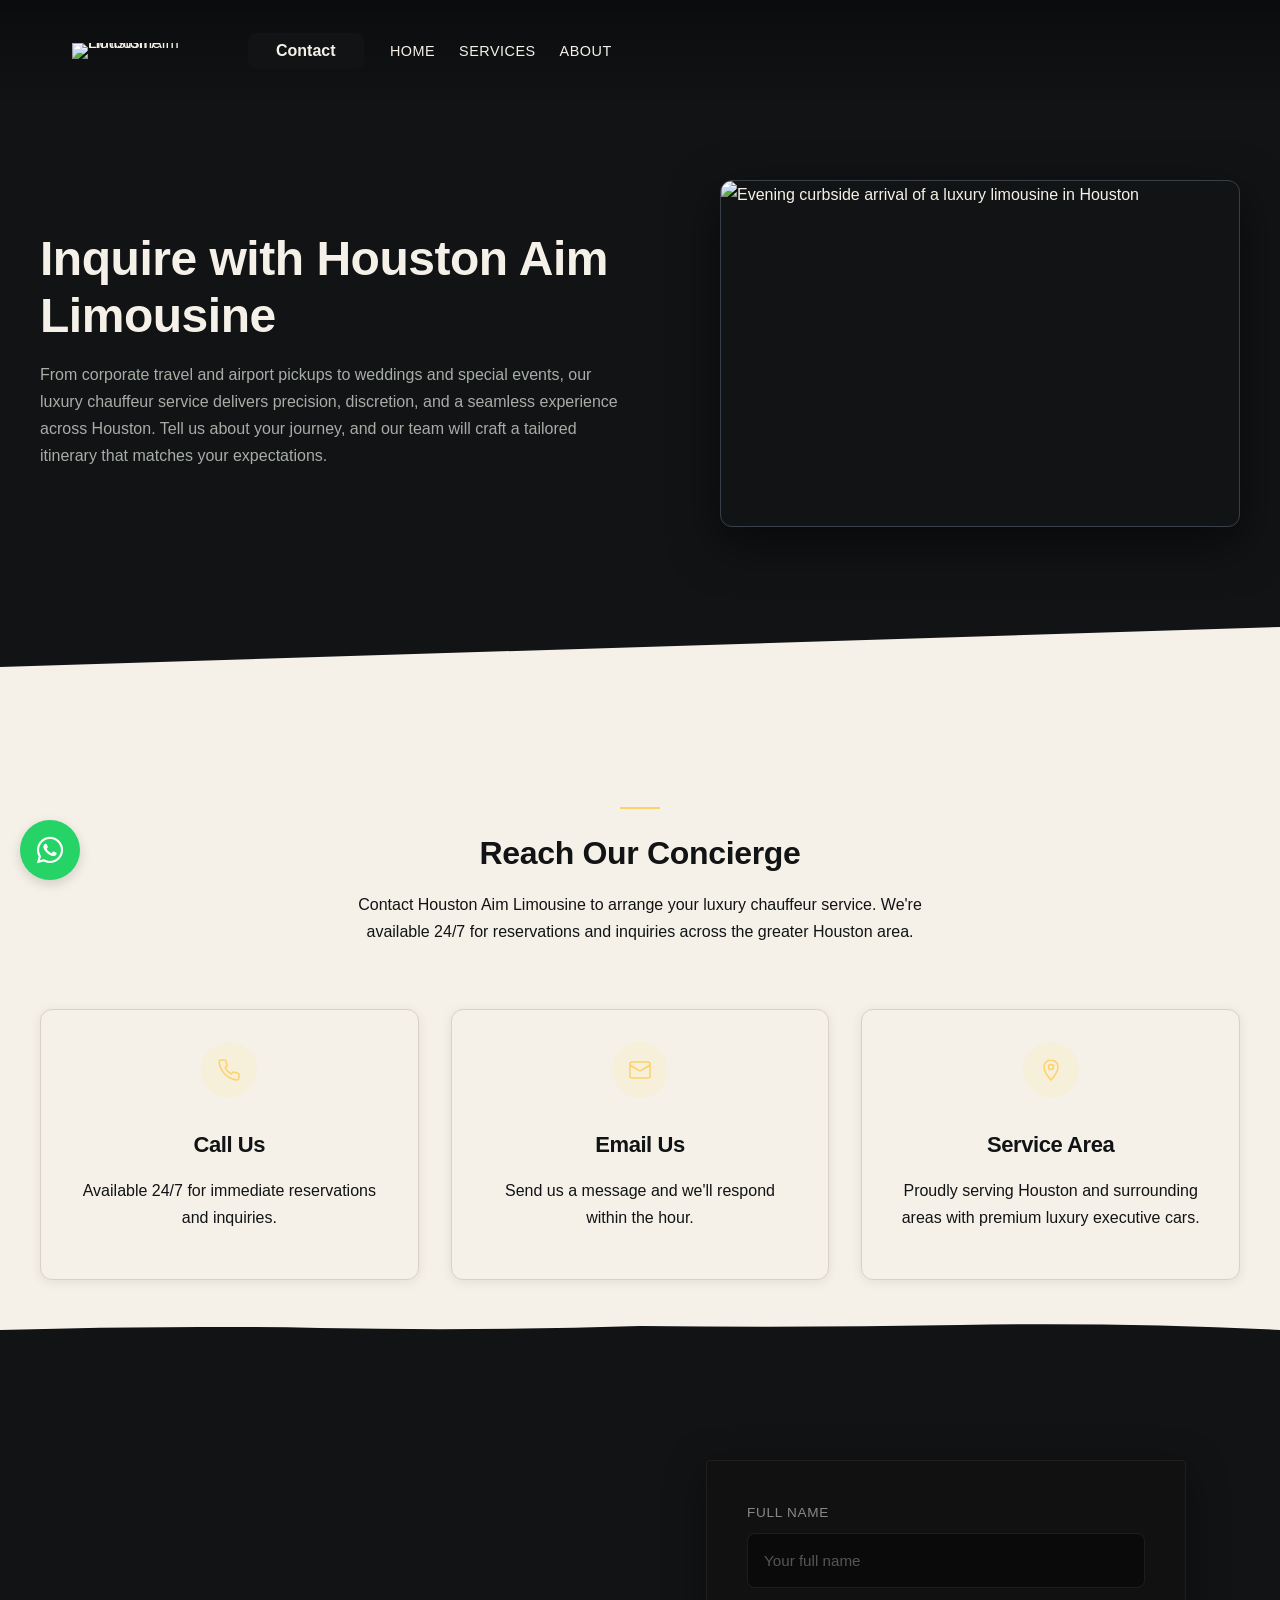
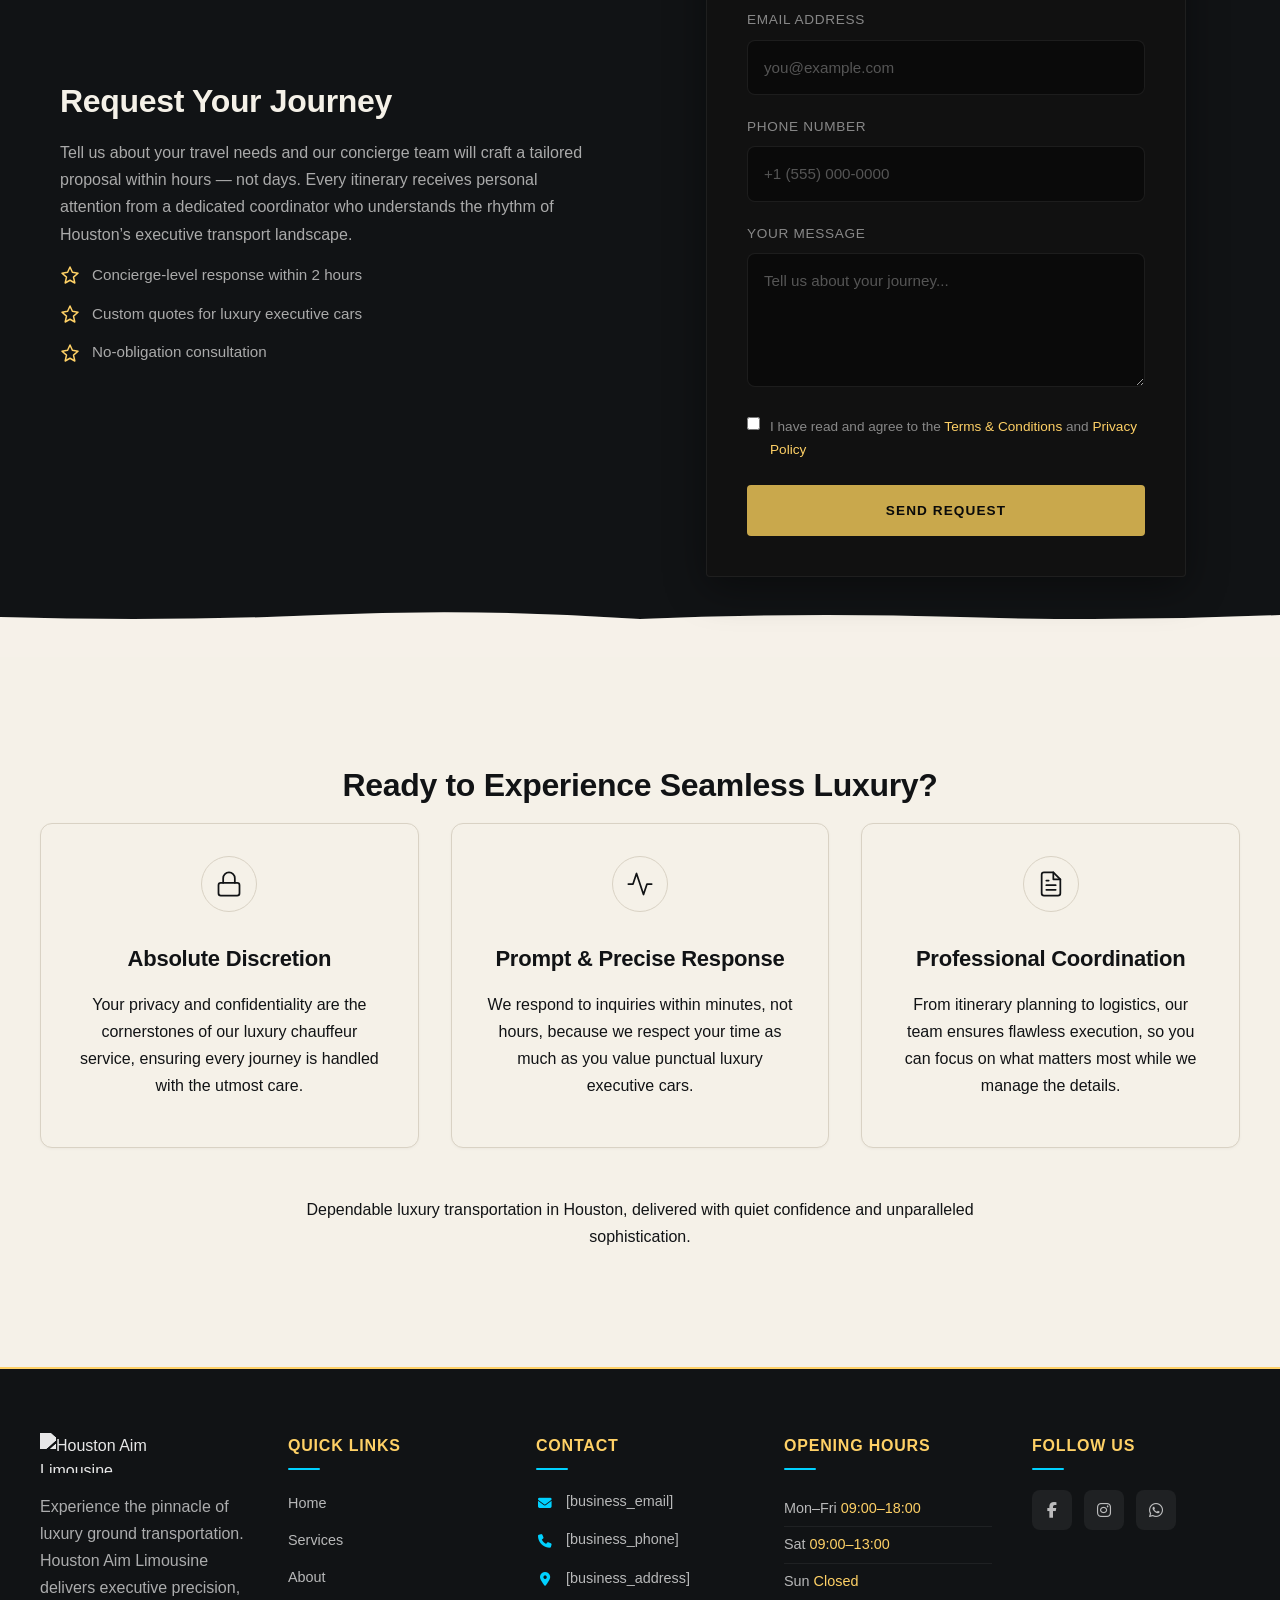
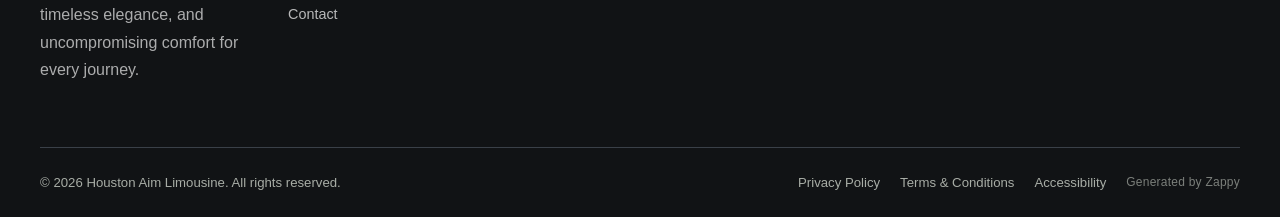
==== commit 14d63e87: "Background sync: Progressive GitHub Sync" ====
--- a/public/contact.html
+++ b/public/contact.html
@@ -1 +1 @@
-<!doctype html><html lang="en"><head><meta charset="UTF-8"><meta content="width=device-width,initial-scale=1" name="viewport"><meta content="index, follow" name="robots"><title>Secure Your Luxury Executive Cars &amp; Chauffeur Service in Minutes — Houston Aim Limousine</title><meta content="Ready to book Houston&#39;s most refined transportation? Inquire about chauffeur service cost, check availability, or customize your itinerary. Reach out now and let us elevate your next ride." name="description"><meta content="chauffeur service cost, luxury executive cars, book Houston limousine, contact chauffeur service, luxury chauffeur service" name="keywords"><link href="/assets/favicon.ico" rel="icon" type="image/x-icon"><link href="/assets/favicon-16x16.png" rel="icon" type="image/png" sizes="16x16"><link href="/assets/favicon-32x32.png" rel="icon" type="image/png" sizes="32x32"><link href="/assets/favicon-48x48.png" rel="icon" type="image/png" sizes="48x48"><link href="/assets/favicon-192x192.png" rel="icon" type="image/png" sizes="192x192"><link href="/assets/favicon-512x512.png" rel="icon" type="image/png" sizes="512x512"><link href="/assets/apple-touch-icon.png" rel="apple-touch-icon"><script>!function(){"use strict";var t="f4634a70-64a9-4d88-9716-fb96d539ed44",e="https://api.zappy5.com/api/analytics/track",a=18e5,n=2592e6,o=!0,i=!0,r=!0;var s=function(){var e="zappy_visitor_"+t,a=null;try{if(a=localStorage.getItem(e)){var o=JSON.parse(a),i=Date.now();if(i-o.created<n)return o.lastSeen=i,localStorage.setItem(e,JSON.stringify(o)),o.id}}catch(t){console.warn("Zappy Analytics: LocalStorage not available")}var r="zv_"+Date.now()+"_"+Math.random().toString(36).substr(2,9);try{localStorage.setItem(e,JSON.stringify({id:r,created:Date.now(),lastSeen:Date.now()}))}catch(t){}return r}(),c=function(){var e="zappy_session_"+t,n=null;try{if(n=sessionStorage.getItem(e)){var o=JSON.parse(n),i=Date.now();if(i-o.timestamp<a)return o.timestamp=i,sessionStorage.setItem(e,JSON.stringify(o)),o.id}}catch(t){console.warn("Zappy Analytics: SessionStorage not available")}var r="zs_"+Date.now()+"_"+Math.random().toString(36).substr(2,9);try{sessionStorage.setItem(e,JSON.stringify({id:r,timestamp:Date.now()}))}catch(t){}return r}();function l(a,n){n=n||{};var o={website_id:t,event_type:a,page_path:window.location.pathname,referrer:document.referrer||"direct",visitor_id:s,session_id:c,metadata:n};if(navigator.sendBeacon){var i=new Blob([JSON.stringify(o)],{type:"application/json"});navigator.sendBeacon(e,i)}else fetch(e,{method:"POST",headers:{"Content-Type":"application/json"},body:JSON.stringify(o),keepalive:!0}).catch(function(t){console.warn("Zappy Analytics: Failed to track event",t)})}o&&l("pageview",{title:document.title,url:window.location.href}),i&&document.addEventListener("click",function(t){var e=t.target;if("BUTTON"===e.tagName||e.closest("button")){var a="BUTTON"===e.tagName?e:e.closest("button");l("click",{element:"button",text:a.textContent.trim().substring(0,100),id:a.id||null,class:a.className||null})}else if("A"===e.tagName||e.closest("a")){var n="A"===e.tagName?e:e.closest("a");l("navigation",{element:"link",text:n.textContent.trim().substring(0,100),href:n.href,external:n.hostname!==window.location.hostname})}},!0),r&&document.addEventListener("submit",function(t){var e=t.target;l("form_submit",{form_id:e.id||null,form_name:e.name||null,form_action:e.action||null,form_method:e.method||"GET"})},!0);var d=Date.now();window.addEventListener("beforeunload",function(){l("page_unload",{time_on_page:Math.floor((Date.now()-d)/1e3),page_path:window.location.pathname})}),window.zappyAnalytics={track:l,getVisitorId:function(){return s},getSessionId:function(){return c}}}()</script><meta content="Secure Your Luxury Executive Cars &amp; Chauffeur Service in Minutes — Houston Aim Limousine" property="og:title"><meta content="Ready to book Houston&#39;s most refined transportation? Inquire about chauffeur service cost, check availability, or customize your itinerary. Reach out now and let us elevate your next ride." property="og:description"><meta content="summary_large_image" name="twitter:card"><meta content="Secure Your Luxury Executive Cars &amp; Chauffeur Service in Minutes — Houston Aim Limousine" name="twitter:title"><meta content="Ready to book Houston&#39;s most refined transportation? Inquire about chauffeur service cost, check availability, or customize your itinerary. Reach out now and let us elevate your next ride." name="twitter:description"><meta content="website" property="og:type"><meta content="en_US" property="og:locale"><link href="https://cdnjs.cloudflare.com/ajax/libs/font-awesome/6.4.0/css/all.min.css" rel="stylesheet"><style>.skip-link{position:absolute;top:0;left:0;transform:translateY(-200%);padding:12px 18px;background:var(--bg-dark,#1a1a1a);color:var(--text-light,#fff);font-weight:600;border-radius:0 0 8px 0;z-index:10000}.skip-link:focus{transform:none;outline:2px solid var(--ring,#fff);outline-offset:2px}:focus-visible{outline:2px solid var(--ring,currentColor);outline-offset:3px}</style><link href="/assets/favicon.ico" rel="icon" type="image/x-icon"><link href="/assets/favicon-16x16.png" rel="icon" type="image/png" sizes="16x16"><link href="/assets/favicon-32x32.png" rel="icon" type="image/png" sizes="32x32"><link href="/assets/favicon-48x48.png" rel="icon" type="image/png" sizes="48x48"><link href="/assets/favicon-192x192.png" rel="icon" type="image/png" sizes="192x192"><link href="/assets/favicon-512x512.png" rel="icon" type="image/png" sizes="512x512"><link href="/assets/apple-touch-icon.png" rel="apple-touch-icon"><link href="https://cdn.jsdelivr.net/npm/vanilla-cookieconsent@3/dist/cookieconsent.css" rel="stylesheet"/><script src="https://cdn.jsdelivr.net/npm/vanilla-cookieconsent@3/dist/cookieconsent.umd.js"></script><script src="https://cdn.jsdelivr.net/gh/mickidum/acc_toolbar/acctoolbar/acctoolbar.min.js"></script><link href="/styles.css" rel="stylesheet"><script>window.ZAPPY_WEBSITE_ID="f4634a70-64a9-4d88-9716-fb96d539ed44",window.ZAPPY_API_BASE="https://api.zappy5.com"</script><style id="zappy-dropdown-submenu-styles">#navMenu li:has(.sub-menu),.nav-menu li:has(.sub-menu),.navbar li:has(.sub-menu),nav li:has(.sub-menu){position:relative}#navMenu .sub-menu,.nav-menu .sub-menu,.navbar .sub-menu,nav .sub-menu{display:block!important;position:absolute!important;top:100%;left:0;min-width:220px;background:#fff;border-radius:8px;box-shadow:0 8px 25px rgba(0,0,0,.15);padding:8px 0;opacity:0;visibility:hidden;transform:translateY(10px);transition:all .3s ease;z-index:1000;list-style:none;pointer-events:none}#navMenu li:hover>.sub-menu,.nav-menu li:hover>.sub-menu,.navbar li:hover>.sub-menu,nav li:hover>.sub-menu{opacity:1!important;visibility:visible!important;transform:translateY(0)!important;pointer-events:auto!important}.sub-menu li{list-style:none;margin:0;padding:0}.sub-menu a{display:block!important;padding:10px 16px!important;color:var(--text-dark,#333)!important;font-weight:500;text-decoration:none;white-space:nowrap;transition:background-color .2s}.sub-menu .zappy-nav-child>a{padding-left:28px!important;font-size:.9em!important;opacity:.85!important}[dir=rtl] .sub-menu .zappy-nav-child>a,html[lang=ar] .sub-menu .zappy-nav-child>a,html[lang=he] .sub-menu .zappy-nav-child>a{padding-left:10px!important;padding-right:28px!important}.sub-menu .zappy-nav-parent>a{font-weight:600!important}.sub-menu a:hover{background-color:#f5f5f5}[dir=rtl] .nav-menu .sub-menu,[dir=rtl] .navbar .sub-menu,[dir=rtl] nav .sub-menu,html[lang=ar] .nav-menu .sub-menu,html[lang=ar] .navbar .sub-menu,html[lang=ar] nav .sub-menu,html[lang=he] .nav-menu .sub-menu,html[lang=he] .navbar .sub-menu,html[lang=he] nav .sub-menu{left:auto!important;right:0!important}.sub-menu:empty,.sub-menu:not(:has(li)):not(:has(> a)),.sub-menu:not(:has(li:not(.zappy-hidden-menu-item))):not(:has(> a)){display:none!important;opacity:0!important;visibility:hidden!important;pointer-events:none!important}li:has(.menu-group-title):hover>.sub-menu{opacity:1!important;visibility:visible!important;transform:translateY(0)!important;pointer-events:auto!important}#navMenu>li>.menu-group-title,.nav-menu>li>.menu-group-title{display:inline-block;padding:.5rem 1rem;cursor:default;user-select:none}@media (max-width:768px){#navMenu .sub-menu,.nav-menu .sub-menu,.navbar .sub-menu,nav .sub-menu{position:static!important;transform:none!important;box-shadow:none!important;background:0 0!important;max-height:0;overflow:hidden;opacity:0;visibility:hidden;transition:max-height .3s ease,opacity .3s ease;padding:0!important;border-radius:0!important}#navMenu .sub-menu.mobile-expanded,.nav-menu .sub-menu.mobile-expanded,.navbar .sub-menu.mobile-expanded{max-height:none!important;overflow-y:visible!important;opacity:1!important;visibility:visible!important;padding:8px 0 8px 16px!important}[dir=rtl] .sub-menu.mobile-expanded,html[lang=he] .sub-menu.mobile-expanded{padding:8px 16px 8px 0!important}#navMenu li:hover>.sub-menu,.nav-menu li:hover>.sub-menu,.navbar li:hover>.sub-menu,nav li:hover>.sub-menu{opacity:0;visibility:hidden;pointer-events:none}#navMenu li>.sub-menu.mobile-expanded,.nav-menu li>.sub-menu.mobile-expanded,.navbar li>.sub-menu.mobile-expanded,nav li>.sub-menu.mobile-expanded{opacity:1!important;visibility:visible!important;pointer-events:auto!important}#navMenu li:has(.sub-menu),.nav-menu li:has(.sub-menu),.navbar li:has(.sub-menu),nav li:has(.sub-menu){display:flex!important;flex-wrap:wrap!important;align-items:center!important;position:relative!important;min-height:44px!important}#navMenu li:has(.sub-menu)>a,.nav-menu li:has(.sub-menu)>a,.navbar li:has(.sub-menu)>a,nav li:has(.sub-menu)>a{flex:1!important;min-width:0!important}#navMenu li:has(.sub-menu)>.menu-group-title,.nav-menu li:has(.sub-menu)>.menu-group-title,.navbar li:has(.sub-menu)>.menu-group-title,nav li:has(.sub-menu)>.menu-group-title{flex:1!important;min-width:0!important;padding:0!important;line-height:inherit!important}#navMenu li:has(.sub-menu)>.sub-menu,.nav-menu li:has(.sub-menu)>.sub-menu,.navbar li:has(.sub-menu)>.sub-menu,nav li:has(.sub-menu)>.sub-menu{flex-basis:100%!important;width:100%!important}#navMenu li:has(.sub-menu)>a [class*=arrow],#navMenu li:has(.sub-menu)>a [class*=chevron],.nav-menu li:has(.sub-menu)>a .fa-angle-down,.nav-menu li:has(.sub-menu)>a .fa-chevron-down,.nav-menu li:has(.sub-menu)>a [class*=arrow],.nav-menu li:has(.sub-menu)>a [class*=chevron],nav li:has(.sub-menu)>a [class*=arrow],nav li:has(.sub-menu)>a [class*=chevron]{display:none!important;visibility:hidden!important}.mobile-submenu-toggle{display:flex!important;align-items:center!important;justify-content:center!important;width:44px!important;height:auto!important;background:0 0!important;border:none!important;cursor:pointer!important;color:var(--text-light)!important;position:static!important;flex-shrink:0!important;align-self:stretch!important;z-index:2!important;padding:0!important;margin:0!important}.mobile-submenu-toggle::after{content:''!important;width:0!important;height:0!important;border-left:6px solid transparent!important;border-right:6px solid transparent!important;border-top:7px solid currentColor!important;transition:transform .3s ease!important}.mobile-submenu-toggle.expanded::after{transform:rotate(180deg)!important}.sub-menu a{padding:10px 0!important;display:block!important;color:var(--text-light)!important;white-space:normal!important}.sub-menu .zappy-nav-child>a{padding-left:28px!important;font-size:.9em!important;opacity:.85!important}[dir=rtl] .sub-menu .zappy-nav-child>a,html[lang=ar] .sub-menu .zappy-nav-child>a,html[lang=he] .sub-menu .zappy-nav-child>a{padding-left:0!important;padding-right:28px!important}.sub-menu .zappy-nav-parent>a{font-weight:600!important}#navMenu.active,.nav-menu.active{max-width:100vw!important;overflow-x:hidden!important;box-sizing:border-box!important}.navbar .sub-menu li a,.zappy-products-dropdown .sub-menu a,nav.navbar .sub-menu li a{color:var(--text-light)!important}}@media (min-width:769px){.mobile-submenu-toggle{display:none!important}}</style><style id="zappy-widget-visibility">html[dir=rtl] .whatsapp-float{right:20px!important;left:auto!important}html:not([dir]) .whatsapp-float,html[dir=ltr] .whatsapp-float{left:20px!important;right:auto!important}html[dir=rtl] #mic-access-tool-general-button,html[dir=rtl] #mic-init-access-tool #mic-access-tool-general-button,html[dir=rtl] #mic-init-access-tool .mic-access-tool-general-button,html[dir=rtl] ._access-icon,html[dir=rtl] .mic-access-tool-general-button{left:20px!important;right:auto!important}html:not([dir]) #mic-access-tool-general-button,html:not([dir]) #mic-init-access-tool #mic-access-tool-general-button,html:not([dir]) #mic-init-access-tool .mic-access-tool-general-button,html:not([dir]) ._access-icon,html:not([dir]) .mic-access-tool-general-button,html[dir=ltr] #mic-access-tool-general-button,html[dir=ltr] #mic-init-access-tool #mic-access-tool-general-button,html[dir=ltr] #mic-init-access-tool .mic-access-tool-general-button,html[dir=ltr] ._access-icon,html[dir=ltr] .mic-access-tool-general-button{right:20px!important;left:auto!important}@media (max-width:768px){.whatsapp-float{display:flex!important}}@media (min-width:769px){.whatsapp-float{display:flex!important}}@media (max-width:768px){#mic-access-tool-general-button,#mic-init-access-tool #mic-access-tool-general-button,#mic-init-access-tool .mic-access-tool-general-button,._access-icon,.mic-access-tool-general-button{display:flex!important;visibility:visible!important;opacity:1!important;pointer-events:auto!important}#mic-access-tool-box.opened-mic-access-tool,#mic-init-access-tool #mic-access-tool-box.opened-mic-access-tool,.mic-access-tool-box.opened-mic-access-tool{visibility:visible!important;opacity:1!important;pointer-events:auto!important}}@media (min-width:769px){#mic-access-tool-general-button,#mic-init-access-tool #mic-access-tool-general-button,#mic-init-access-tool .mic-access-tool-general-button,._access-icon,.mic-access-tool-general-button{display:flex!important;visibility:visible!important;opacity:1!important;pointer-events:auto!important}#mic-access-tool-box.opened-mic-access-tool,#mic-init-access-tool #mic-access-tool-box.opened-mic-access-tool,.mic-access-tool-box.opened-mic-access-tool{visibility:visible!important;opacity:1!important;pointer-events:auto!important}}</style></head><body><a href="#main" class="skip-link">Skip to main content</a><nav class="navbar"><button class="mobile-toggle" aria-label="Menu" id="mobileToggle"><svg viewBox="0 0 24 24" fill="none" height="24" width="24" class="hamburger-icon"><path d="M3 12h18M3 6h18M3 18h18" stroke="currentColor" stroke-linecap="round" stroke-width="2"></path></svg> <svg viewBox="0 0 24 24" fill="none" height="24" width="24" class="close-icon" style="display:none"><path d="M18 6L6 18M6 6l12 12" stroke="currentColor" stroke-linecap="round" stroke-width="2"></path></svg></button> <button class="phone-header-btn" aria-label="Call" data-phone="[business_phone]"><svg viewBox="0 0 24 24" fill="currentColor" height="20" width="20"><path d="M22 16.92v3a2 2 0 0 1-2.18 2 19.79 19.79 0 0 1-8.63-3.07 19.5 19.5 0 0 1-6-6 19.79 19.79 0 0 1-3.07-8.67A2 2 0 0 1 4.11 2h3a2 2 0 0 1 2 1.72 12.84 12.84 0 0 0 .7 2.81 2 2 0 0 1-.45 2.11L8.09 9.91a16 16 0 0 0 6 6l1.27-1.27a2 2 0 0 1 2.11-.45 12.84 12.84 0 0 0 2.81.7A2 2 0 0 1 22 16.92z"></path></svg></button><div class="nav-container"><div class="nav-brand"><a href="/" class="logo-link"><img alt="Houston Aim Limousine" src="/assets/site-contact-image-1.webp" class="logo"></a></div><ul class="nav-menu" id="navMenu"><li><a href="/">Home</a></li><li><a href="/services">Services</a></li><li><a href="/about">About</a></li></ul><div class="nav-cta-container"><a href="/contact" class="nav-cta-btn">Contact</a></div></div></nav><script>window.addEventListener("load",function(){const e=document.querySelector(".navbar, nav, header");if(!e)return void console.log("[Navbar] Navbar element not found");let t=document.getElementById("mobileToggle")||document.querySelector(".mobile-toggle")||document.querySelector(".hamburger")||document.querySelector(".hamburger-menu")||document.querySelector(".menu-toggle")||document.querySelector(".burger-menu")||document.querySelector('[aria-label="Menu"]')||document.querySelector('[aria-label="תפריט"]');const n=document.querySelector(".phone-header-btn"),o=window.getComputedStyle(e);let r=o.backgroundColor;if(console.log("[Navbar] Initial navbar background:",r),"transparent"===r||"rgba(0, 0, 0, 0)"===r||r.startsWith("rgba")&&r.includes(", 0)")){const e=o.backgroundImage;if(e&&"none"!==e)console.log("[Navbar] Navbar has background image/gradient, using dark text"),r="rgb(240, 240, 240)";else{const e=window.getComputedStyle(document.body).backgroundColor;console.log("[Navbar] Navbar transparent, using body background:",e),r=e}}const a=r.match(/\d+/g);if(a&&a.length>=3){const e=(.299*parseInt(a[0])+.587*parseInt(a[1])+.114*parseInt(a[2]))/255;console.log("[Navbar] Mobile button colors preserved from Claude CSS (luminance:",e.toFixed(2)+")");const o=document.createElement("style");o.id="zappy-mobile-nav-fix";document.documentElement.lang;document.documentElement.dir,o.textContent='\n        /* Hide mobile buttons on desktop, show only on mobile */\n        @media (min-width: 769px) {\n          .mobile-toggle,\n          .phone-header-btn {\n            display: none !important;\n          }\n        }\n        \n        /* Show and position mobile buttons correctly on mobile */\n        @media (max-width: 768px) {\n          .navbar,\n          nav.navbar {\n            min-height: 70px !important;\n          }\n\n          .mobile-toggle,\n          .phone-header-btn {\n            position: absolute !important;\n            top: 0 !important;\n            bottom: 0 !important;\n            margin-top: auto !important;\n            margin-bottom: auto !important;\n            transform: none !important;\n            z-index: 1001 !important;\n            display: flex !important;\n            align-items: center !important;\n            justify-content: center !important;\n            width: 36px !important;\n            height: 36px !important;\n            border-radius: 50% !important;\n            border: none !important;\n            cursor: pointer !important;\n            padding: 6px !important;\n            background: none !important;\n            color: var(--nav-text, var(--text-light)) !important;\n            touch-action: manipulation !important;\n            -webkit-tap-highlight-color: transparent !important;\n          }\n\n          html[data-zappy-site-type="ecommerce"] .phone-header-btn,\n          body[data-zappy-site-type="ecommerce"] .phone-header-btn,\n          html[data-zappy-site-type="ecommerce"] header .phone-header-btn,\n          html[data-zappy-site-type="ecommerce"] nav .phone-header-btn {\n            display: none !important;\n            visibility: hidden !important;\n            width: 0 !important;\n            height: 0 !important;\n            min-width: 0 !important;\n            overflow: hidden !important;\n          }\n          \n          /* LTR positioning (default): hamburger LEFT, phone RIGHT */\n          html:not([dir="rtl"]):not([lang="he"]):not([lang="ar"]) .mobile-toggle,\n          html[dir="ltr"] .mobile-toggle {\n            left: 12px !important;\n            right: auto !important;\n          }\n          html:not([dir="rtl"]):not([lang="he"]):not([lang="ar"]) .phone-header-btn,\n          html[dir="ltr"] .phone-header-btn {\n            right: 12px !important;\n            left: auto !important;\n          }\n          \n          /* RTL positioning: hamburger RIGHT, phone LEFT */\n          html[dir="rtl"] .mobile-toggle,\n          html[lang="he"] .mobile-toggle,\n          html[lang="ar"] .mobile-toggle {\n            right: 12px !important;\n            left: auto !important;\n          }\n          html[dir="rtl"] .phone-header-btn,\n          html[lang="he"] .phone-header-btn,\n          html[lang="ar"] .phone-header-btn {\n            left: 12px !important;\n            right: auto !important;\n          }\n          \n          /* CRITICAL: Ensure nav-container has min-height on mobile */\n          /* All children are positioned absolutely/fixed on mobile, so height:auto collapses to 0 */\n          .nav-container {\n            min-height: 70px !important;\n            position: relative !important;\n          }\n          \n          /* Ensure SVG icons are properly sized and inherit color */\n          .mobile-toggle svg,\n          .phone-header-btn svg {\n            width: 24px !important;\n            height: 24px !important;\n            /* Don\'t force display - let JavaScript control hamburger/close toggle */\n          }\n          \n          /* Reset nav-cta-container on mobile - remove desktop box-shadow/padding */\n          /* that creates a visible ghost box when CTA button is hidden */\n          .nav-cta-container {\n            box-shadow: none !important;\n            padding: 0 !important;\n          }\n          \n          /* Hide nav-cta-container entirely on mobile when there\'s no lang-switcher */\n          /* (only the CTA button is inside, and it\'s hidden on mobile) */\n          .nav-cta-container:not(:has(.lang-switcher)) {\n            display: none !important;\n          }\n          \n          /* CRITICAL: Prevent hero image fade gradient from bleeding over headline text */\n          /* The .image-fade-gradient has bottom: -30px (extends below parent) */\n          /* On mobile stacked layout, this overlaps the h1 text below the image */\n          .hero-image-column {\n            overflow: hidden !important;\n          }\n          .image-fade-gradient {\n            bottom: 0 !important;\n          }\n          \n          /* Hide desktop language switcher on mobile - hamburger menu handles it */\n          /* High specificity to override stored CSS */\n          .lang-switcher,\n          .nav-cta-container .lang-switcher,\n          .nav-container .lang-switcher,\n          .navbar .lang-switcher,\n          .navbar .nav-cta-container .lang-switcher {\n            display: none !important;\n          }\n        }\n      ';const r=document.getElementById("zappy-mobile-nav-fix");r&&r.remove(),document.head.appendChild(o),console.log("[Navbar] Critical CSS injected for mobile nav positioning");const i=window.innerWidth<=768;if(t){const e=t.querySelector(".hamburger-icon"),n=t.querySelector(".close-icon");e&&(e.style.setProperty("width","24px","important"),e.style.setProperty("height","24px","important"),e.style.setProperty("display","block","important")),n&&(n.style.setProperty("width","24px","important"),n.style.setProperty("height","24px","important"),n.style.setProperty("display","none","important")),i?(t.style.setProperty("position","absolute","important"),t.style.setProperty("top","0","important"),t.style.setProperty("bottom","0","important"),t.style.setProperty("margin-top","auto","important"),t.style.setProperty("margin-bottom","auto","important"),t.style.setProperty("transform","none","important"),t.style.setProperty("z-index","1001","important"),t.style.removeProperty("left"),t.style.removeProperty("right"),console.log("[Navbar] Mobile toggle positioning applied (mobile viewport)")):(t.style.removeProperty("position"),t.style.removeProperty("top"),t.style.removeProperty("transform"),t.style.removeProperty("z-index"),t.style.removeProperty("left"),t.style.removeProperty("right"),console.log("[Navbar] Desktop viewport - cleared mobile toggle inline positioning"))}if(n){const e=n.querySelector("svg");e&&(e.style.width="24px",e.style.height="24px",e.setAttribute("width","24"),e.setAttribute("height","24")),i?(n.style.setProperty("position","absolute","important"),n.style.setProperty("top","0","important"),n.style.setProperty("bottom","0","important"),n.style.setProperty("margin-top","auto","important"),n.style.setProperty("margin-bottom","auto","important"),n.style.setProperty("transform","none","important"),n.style.setProperty("z-index","1001","important"),n.style.removeProperty("left"),n.style.removeProperty("right"),console.log("[Navbar] Phone button positioning applied (mobile viewport)")):(n.style.removeProperty("position"),n.style.removeProperty("top"),n.style.removeProperty("transform"),n.style.removeProperty("z-index"),n.style.removeProperty("left"),n.style.removeProperty("right"),console.log("[Navbar] Desktop viewport - cleared phone button inline positioning"))}}else console.log("[Navbar] Could not parse background color:",r);t=document.getElementById("mobileToggle")||document.querySelector(".mobile-toggle")||document.querySelector(".hamburger")||document.querySelector(".hamburger-menu")||document.querySelector(".menu-toggle")||document.querySelector(".burger-menu")||document.querySelector('[aria-label="Menu"]')||document.querySelector('[aria-label="תפריט"]');const i=document.getElementById("navMenu")||document.querySelector(".nav-menu")||document.querySelector(".nav-links")||document.querySelector("nav ul:not(.submenu)");if(!t||!i)return void console.log("[Navbar] Mobile toggle or menu not found:",{toggle:!!t,menu:!!i});i.id||(i.id="navMenu"),console.log("[Navbar] Initializing mobile menu...");const l=t.cloneNode(!0);t.parentNode.replaceChild(l,t);var s=0;function p(e){var t=Date.now();t-s<300||(s=t,function(e){e.preventDefault(),e.stopPropagation();const t=l.querySelector(".hamburger-icon"),n=l.querySelector(".close-icon");i.classList.contains("active")?(i.classList.remove("active"),t&&t.style.setProperty("display","block","important"),n&&n.style.setProperty("display","none","important"),document.body.style.overflow="",console.log("[Navbar] Menu closed")):(i.classList.add("active"),t&&t.style.setProperty("display","none","important"),n&&n.style.setProperty("display","block","important"),document.body.style.overflow="hidden",console.log("[Navbar] Menu opened"))}(e))}l.addEventListener("click",p),l.addEventListener("touchend",p),i.querySelectorAll("a").forEach(function(e){e.addEventListener("click",function(){if("#"===this.getAttribute("href"))return;const e=l.querySelector(".hamburger-icon"),t=l.querySelector(".close-icon");i.classList.remove("active"),e&&e.style.setProperty("display","block","important"),t&&t.style.setProperty("display","none","important"),document.body.style.overflow="",console.log("[Navbar] Menu closed (link clicked)")})});var m=i.querySelectorAll(".dropdown-toggle");m.forEach(function(e){e.addEventListener("click",function(e){e.preventDefault(),e.stopPropagation();var t=this.closest(".nav-dropdown");t&&(t.parentNode.querySelectorAll(".nav-dropdown.open").forEach(function(e){e!==t&&e.classList.remove("open")}),t.classList.toggle("open"),console.log("[Navbar] Dropdown toggled:",t.classList.contains("open")?"open":"closed"))})}),document.addEventListener("click",function(e){e.target.closest(".nav-dropdown")||document.querySelectorAll(".nav-dropdown.open").forEach(function(e){e.classList.remove("open")})}),console.log("[Navbar] Dropdown handlers initialized for "+m.length+" dropdowns"),n&&n.addEventListener("click",function(){const e=document.querySelectorAll('a[href^="tel:"]'),t=e.length>0?e[0].getAttribute("href").replace("tel:",""):"[business_phone]";window.location.href="tel:"+t,console.log("[Navbar] Phone button clicked")}),console.log("[Navbar] Mobile menu initialized successfully")})</script><main id="main"><section class="contact-contact-intro-section" data-layout-spec="Contact-contact-intro"><div class="contact-contact-intro-container"><div class="contact-contact-intro-text"><h1>Inquire with Houston Aim Limousine</h1><p>From corporate travel and airport pickups to weddings and special events, our luxury chauffeur service delivers precision, discretion, and a seamless experience across Houston. Tell us about your journey, and our team will craft a tailored itinerary that matches your expectations.</p></div><div class="contact-contact-intro-image"><img alt="Evening curbside arrival of a luxury limousine in Houston" src="/assets/site-contact-contact-intro-image-1.webp" data-context="An evening curbside arrival scene showing a sleek black luxury limousine parked beside a modern Houston high-rise, with warm ambient street lighting reflecting off the polished bodywork and a uniformed chauffeur standing by the open rear door." data-placeholder="contact-contact-intro-image-1" fetchpriority="high" height="400" loading="eager" width="600"></div></div><div class="contact-contact-intro-divider-wrapper"><svg viewBox="0 0 1200 80" xmlns="http://www.w3.org/2000/svg" preserveAspectRatio="none" aria-hidden="true" data-no-icon-edit="true"><path d="M0,80 L0,40 L1200,0 L1200,80 Z" fill="var(--bg-light)"></path></svg></div></section><section class="contact-contact-details-section" data-layout-spec="Contact-contact-details"><div class="contact-contact-details-container"><div class="contact-contact-details-header"><div class="contact-contact-details-accent-line" aria-hidden="true"></div><h2>Reach Our Concierge</h2><p>Contact Houston Aim Limousine to arrange your luxury chauffeur service. We're available 24/7 for reservations and inquiries across the greater Houston area.</p></div><div class="contact-contact-details-grid"><div class="contact-contact-details-card"><div class="contact-contact-details-card-icon-wrapper"><svg viewBox="0 0 24 24" fill="none" data-element-type="icon" data-icon-type="svg" height="24" width="24" aria-hidden="true" stroke="currentColor" stroke-linecap="round" stroke-linejoin="round" stroke-width="1.5"><path d="M22 16.92v3a2 2 0 0 1-2.18 2 19.79 19.79 0 0 1-8.63-3.07 19.5 19.5 0 0 1-6-6 19.79 19.79 0 0 1-3.07-8.67A2 2 0 0 1 4.11 2h3a2 2 0 0 1 2 1.72 12.84 12.84 0 0 0 .7 2.81 2 2 0 0 1-.45 2.11L8.09 9.91a16 16 0 0 0 6 6l1.27-1.27a2 2 0 0 1 2.11-.45 12.84 12.84 0 0 0 2.81.7A2 2 0 0 1 22 16.92z"></path></svg></div><h3>Call Us</h3><p>Available 24/7 for immediate reservations and inquiries.</p></div><div class="contact-contact-details-card"><div class="contact-contact-details-card-icon-wrapper"><svg viewBox="0 0 24 24" fill="none" data-element-type="icon" data-icon-type="svg" height="24" width="24" aria-hidden="true" stroke="currentColor" stroke-linecap="round" stroke-linejoin="round" stroke-width="1.5"><rect height="16" rx="2" width="20" x="2" y="4"></rect><path d="m22 7-8.97 5.7a1.94 1.94 0 0 1-2.06 0L2 7"></path></svg></div><h3>Email Us</h3><p>Send us a message and we'll respond within the hour.</p></div><div class="contact-contact-details-card"><div class="contact-contact-details-card-icon-wrapper"><svg viewBox="0 0 24 24" fill="none" data-element-type="icon" data-icon-type="svg" height="24" width="24" aria-hidden="true" stroke="currentColor" stroke-linecap="round" stroke-linejoin="round" stroke-width="1.5"><path d="M12 2C8.13 2 5 5.13 5 9c0 5.25 7 13 7 13s7-7.75 7-13c0-3.87-3.13-7-7-7z"></path><circle cx="12" cy="9" r="2.5"></circle></svg></div><h3>Service Area</h3><p>Proudly serving Houston and surrounding areas with premium luxury executive cars.</p></div></div></div><div class="contact-contact-details-divider-wrapper" aria-hidden="true"><svg viewBox="0 0 1200 60" xmlns="http://www.w3.org/2000/svg" preserveAspectRatio="none" aria-hidden="true" data-no-icon-edit="true"><path d="M0,60 L0,50 Q150,45 300,48 T600,46 Q750,48 900,45 T1200,50 L1200,60 Z" fill="var(--bg-dark)"></path></svg></div></section><section class="contact-form-section" data-layout-spec="Contact-form"><div class="contact-form-section container"><div class="contact-form-section content-column"><h2>Request Your Journey</h2><p>Tell us about your travel needs and our concierge team will craft a tailored proposal within hours — not days. Every itinerary receives personal attention from a dedicated coordinator who understands the rhythm of Houston’s executive transport landscape.</p><div class="contact-form-section reassurance-list"><div class="contact-form-section reassurance-item"><svg viewBox="0 0 20 20" fill="none" data-element-type="icon" data-icon-type="svg" class="contact-form-section reassurance-icon" height="20" width="20" xmlns="http://www.w3.org/2000/svg"><path d="M10 2L12.39 7.26L18 8.27L13.5 12.14L14.82 18L10 15.26L5.18 18L6.5 12.14L2 8.27L7.61 7.26L10 2Z" stroke="currentColor" stroke-linecap="round" stroke-width="1.5" stroke-linejoin="round"></path></svg> <span>Concierge-level response within 2 hours</span></div><div class="contact-form-section reassurance-item"><svg viewBox="0 0 20 20" fill="none" data-element-type="icon" data-icon-type="svg" class="contact-form-section reassurance-icon" height="20" width="20" xmlns="http://www.w3.org/2000/svg"><path d="M10 2L12.39 7.26L18 8.27L13.5 12.14L14.82 18L10 15.26L5.18 18L6.5 12.14L2 8.27L7.61 7.26L10 2Z" stroke="currentColor" stroke-linecap="round" stroke-width="1.5" stroke-linejoin="round"></path></svg> <span>Custom quotes for luxury executive cars</span></div><div class="contact-form-section reassurance-item"><svg viewBox="0 0 20 20" fill="none" data-element-type="icon" data-icon-type="svg" class="contact-form-section reassurance-icon" height="20" width="20" xmlns="http://www.w3.org/2000/svg"><path d="M10 2L12.39 7.26L18 8.27L13.5 12.14L14.82 18L10 15.26L5.18 18L6.5 12.14L2 8.27L7.61 7.26L10 2Z" stroke="currentColor" stroke-linecap="round" stroke-width="1.5" stroke-linejoin="round"></path></svg> <span>No-obligation consultation</span></div></div></div><div class="contact-form-section form-column"><div class="contact-form-section form-panel"><form class="contact-form"><div class="contact-form-section form-group"><label for="name">Full Name</label> <input name="name" type="text" id="name" placeholder="Your full name" required=""></div><div class="contact-form-section form-group"><label for="email">Email Address</label> <input name="email" type="email" id="email" placeholder="you@example.com" required=""></div><div class="contact-form-section form-group"><label for="phone">Phone Number</label> <input name="phone" type="tel" id="phone" placeholder="+1 (555) 000-0000"></div><div class="contact-form-section form-group"><label for="message">Your Message</label> <textarea id="message" name="message" placeholder="Tell us about your journey..." required="" rows="4"></textarea></div><div class="privacy-consent"><label class="privacy-consent-label"><input name="privacy_consent" type="checkbox" required="" class="privacy-consent-checkbox"> <span>I have read and agree to the <a href="/terms" target="_blank">Terms &amp; Conditions</a> and <a href="/privacy" target="_blank">Privacy Policy</a></span></label></div><button class="contact-form-section submit-btn" type="submit">Send Request</button></form></div></div></div><div class="contact-form-section divider-wrapper" aria-hidden="true" data-no-icon-edit="true"><svg viewBox="0 0 1200 80" xmlns="http://www.w3.org/2000/svg" preserveAspectRatio="none"><defs><linearGradient id="gold-fade" x1="0%" x2="100%" y1="0%" y2="0%"><stop offset="0%" stop-color="var(--secondary)" stop-opacity="0.8"></stop><stop offset="50%" stop-color="var(--secondary)" stop-opacity="0.3"></stop><stop offset="100%" stop-color="var(--secondary)" stop-opacity="0"></stop></linearGradient></defs><path d="M0,80 L0,40 Q150,45 300,38 T600,42 Q750,35 900,40 T1200,38 L1200,80 Z" fill="var(--bg-light)"></path><path d="M0,80 L0,40 Q150,45 300,38 T600,42 Q750,35 900,40 T1200,38 L1200,80 Z" fill="var(--bg-light)" opacity="0.15"></path></svg></div></section><section class="contact-reassurance-section" data-layout-spec="Contact-reassurance"><div class="contact-reassurance-section__container"><h2 class="contact-reassurance-section__heading">Ready to Experience Seamless Luxury?</h2><div class="contact-reassurance-section__grid"><div class="contact-reassurance-section__item"><div class="contact-reassurance-section__icon-wrapper"><svg viewBox="0 0 24 24" fill="none" data-element-type="icon" data-icon-type="svg" class="contact-reassurance-section__icon" stroke="currentColor" stroke-linecap="round" stroke-linejoin="round" stroke-width="1.5"><rect height="11" rx="2" width="18" x="3" y="11" ry="2"></rect><path d="M7 11V7a5 5 0 0 1 10 0v4"></path></svg></div><h3 class="contact-reassurance-section__item-title">Absolute Discretion</h3><p class="contact-reassurance-section__item-text">Your privacy and confidentiality are the cornerstones of our luxury chauffeur service, ensuring every journey is handled with the utmost care.</p></div><div class="contact-reassurance-section__item"><div class="contact-reassurance-section__icon-wrapper"><svg viewBox="0 0 24 24" fill="none" data-element-type="icon" data-icon-type="svg" class="contact-reassurance-section__icon" stroke="currentColor" stroke-linecap="round" stroke-linejoin="round" stroke-width="1.5"><polyline points="22 12 18 12 15 21 9 3 6 12 2 12"></polyline></svg></div><h3 class="contact-reassurance-section__item-title">Prompt &amp; Precise Response</h3><p class="contact-reassurance-section__item-text">We respond to inquiries within minutes, not hours, because we respect your time as much as you value punctual luxury executive cars.</p></div><div class="contact-reassurance-section__item"><div class="contact-reassurance-section__icon-wrapper"><svg viewBox="0 0 24 24" fill="none" data-element-type="icon" data-icon-type="svg" class="contact-reassurance-section__icon" stroke="currentColor" stroke-linecap="round" stroke-linejoin="round" stroke-width="1.5"><path d="M14 2H6a2 2 0 0 0-2 2v16a2 2 0 0 0 2 2h12a2 2 0 0 0 2-2V8z"></path><polyline points="14 2 14 8 20 8"></polyline><line x1="16" x2="8" y1="13" y2="13"></line><line x1="16" x2="8" y1="17" y2="17"></line><polyline points="10 9 9 9 8 9"></polyline></svg></div><h3 class="contact-reassurance-section__item-title">Professional Coordination</h3><p class="contact-reassurance-section__item-text">From itinerary planning to logistics, our team ensures flawless execution, so you can focus on what matters most while we manage the details.</p></div></div><p class="contact-reassurance-section__closing-text">Dependable luxury transportation in Houston, delivered with quiet confidence and unparalleled sophistication.</p></div></section></main><footer class="site-footer" role="contentinfo"><div class="footer-container"><div class="footer-grid"><div class="footer-col footer-brand-col"><img alt="Houston Aim Limousine" src="/assets/houston-aim-limousine-transportation-luxury-car-service-logo.webp" class="logo"/><p class="footer-tagline">Experience the pinnacle of luxury ground transportation. Houston Aim Limousine delivers executive precision, timeless elegance, and uncompromising comfort for every journey.</p></div><div class="footer-col footer-links-col"><h4>Quick Links</h4><ul class="footer-links"><li><a href="/">Home</a></li><li><a href="/services">Services</a></li><li><a href="/about">About</a></li><li><a href="/contact">Contact</a></li></ul></div><div class="footer-col footer-contact-col"><h4>Contact</h4><ul class="footer-contact"><li><span class="contact-icon"><i class="fas fa-envelope"></i></span> <span class="contact-text"><a href="mailto:[business_email]">[business_email]</a></span></li><li><span class="contact-icon"><i class="fas fa-phone"></i></span> <span class="contact-text"><a href="tel:[business_phone]">[business_phone]</a></span></li><li><a href="/"><span class="contact-icon"><i class="fas fa-map-marker-alt"></i></span> <span class="contact-text">[business_address]</span></a></li></ul></div><div class="footer-col footer-hours-col"><h4>Opening Hours</h4><ul class="footer-hours"><li><a href="/"><span class="hours-day">Mon–Fri</span> <span class="hours-time">09:00–18:00</span></a></li><li><a href="/"><span class="hours-day">Sat</span> <span class="hours-time">09:00–13:00</span></a></li><li><a href="/"><span class="hours-day">Sun</span> <span class="hours-time">Closed</span></a></li></ul></div><div class="footer-col footer-social-col"><h4>Follow Us</h4><div class="footer-social"><a href="#" aria-label="Facebook" data-zappy-social-placeholder="true"><i class="fab fa-facebook-f"></i></a> <a href="#" aria-label="Instagram" data-zappy-social-placeholder="true"><i class="fab fa-instagram"></i></a> <a href="#" aria-label="WhatsApp" data-zappy-social-placeholder="true"><i class="fab fa-whatsapp"></i></a></div></div></div><div class="footer-bottom"><div class="footer-bottom-left"><span class="copyright">© 2026 Houston Aim Limousine. All rights reserved.</span></div><div class="footer-bottom-right"><a href="/privacy">Privacy Policy</a> <a href="/terms">Terms &amp; Conditions</a> <a href="/accessibility">Accessibility</a> <a href="https://zappy5.com" class="zappy-attribution" target="_blank">Generated by Zappy</a></div></div></div></footer><a href="https://wa.me/[whatsapp_handle]" class="whatsapp-float" aria-label="WhatsApp"><i class="fab fa-whatsapp"></i></a><div data-integration="accessibility:toolbar"></div><script src="/script.js"></script><script id="zappy-mobile-submenu-script">!function(){function e(){if(window.innerWidth>768)return document.querySelectorAll(".mobile-submenu-toggle").forEach(function(e){e.remove()}),void document.querySelectorAll(".sub-menu.mobile-expanded").forEach(function(e){e.classList.remove("mobile-expanded")});document.querySelectorAll(".nav-menu li:has(.sub-menu), nav li:has(.sub-menu), .navbar li:has(.sub-menu), #navMenu li:has(.sub-menu)").forEach(function(e){if(!e.querySelector(".mobile-submenu-toggle")){var t=e.querySelector(".sub-menu"),n=e.querySelector(":scope > a");if(t&&n){var o=document.createElement("button");o.className="mobile-submenu-toggle",o.setAttribute("aria-label","Toggle submenu"),o.setAttribute("type","button"),n.insertAdjacentElement("afterend",o),o.addEventListener("click",function(e){e.preventDefault(),e.stopPropagation(),document.querySelectorAll(".sub-menu.mobile-expanded").forEach(function(e){if(e!==t){e.classList.remove("mobile-expanded");var n=e.parentElement.querySelector(".mobile-submenu-toggle");n&&n.classList.remove("expanded")}}),t.classList.toggle("mobile-expanded"),o.classList.toggle("expanded")})}}})}var t;"loading"===document.readyState?document.addEventListener("DOMContentLoaded",e):e(),window.addEventListener("resize",function(){clearTimeout(t),t=setTimeout(e,250)});var n=new MutationObserver(function(t){t.forEach(function(t){if("attributes"===t.type){var n=t.target;n.classList&&(n.classList.contains("active")||n.classList.contains("open"))&&setTimeout(e,100)}})});setTimeout(function(){document.querySelectorAll(".mobile-menu, .nav-menu, #navMenu, nav").forEach(function(e){n.observe(e,{attributes:!0,attributeFilter:["class","style"]})})},500)}()</script><script id="zappy-navbar-scroll-effect">!function(){var e=document.querySelector("nav.navbar,.navbar:not(.zappy-catalog-menu)"),t=document.querySelector(".zappy-catalog-menu,#zappy-catalog-menu");if(e){var r="rgba(245,241,232,0.85)",o=getComputedStyle(document.documentElement),a=o.getPropertyValue("--text-dark").trim()||"#1a1a1a",s=(o.getPropertyValue("--text-light").trim(),a);e.style.transition="background 0.3s ease,backdrop-filter 0.3s ease,-webkit-backdrop-filter 0.3s ease,box-shadow 0.3s ease",t&&(t.style.transition="background 0.3s ease,backdrop-filter 0.3s ease,-webkit-backdrop-filter 0.3s ease");var n="a,.navbar-brand,.navbar-brand a,.dropdown-toggle,.mobile-toggle,.phone-header-btn,.mobile-hamburger-btn,.mobile-close-btn,.mobile-submenu-toggle,.nav-link",l=["cart-link","login-link","nav-search-toggle","search-toggle"];window.addEventListener("scroll",f,{passive:!0}),window.addEventListener("resize",f,{passive:!0}),f();var i=document.querySelector('section[class*="hero"],[data-hero-type],main:not(.courses-page-main)>section:first-child'),d=!1;if(i){var p=getComputedStyle(i),c=p.backgroundImage;if(c&&"none"!==c)if(-1!==c.indexOf("url(")){var b=p.backgroundColor.match(/\d+/g);d=!(b&&b.length>=3)||h(parseInt(b[0]),parseInt(b[1]),parseInt(b[2]))<.4}else if(-1!==c.indexOf("gradient")){var y=c.match(/rgba?\(\s*(\d+)\s*,\s*(\d+)\s*,\s*(\d+)/g);if(y&&y.length>0){for(var g=0,m=0;m<y.length;m++){var u=y[m].match(/\d+/g);g+=h(parseInt(u[0]),parseInt(u[1]),parseInt(u[2]))}d=g/y.length<.4}else d=!0}else d=!0;else{var k=p.backgroundColor.match(/\d+/g);k&&k.length>=3&&(d=h(parseInt(k[0]),parseInt(k[1]),parseInt(k[2]))<.4)}}d||(window.removeEventListener("scroll",f),window.removeEventListener("resize",f),e.classList.add("scrolled"),window.innerWidth>768&&(e.style.setProperty("--frosted-text",s),e.style.setProperty("background-image","none","important"),e.style.setProperty("background-color",r,"important"),e.style.backdropFilter="blur(12px)",e.style.webkitBackdropFilter="blur(12px)",e.style.boxShadow="0 2px 16px rgba(0,0,0,0.12)",w(e,s)),t&&(t.classList.add("scrolled"),window.innerWidth>768&&(t.style.setProperty("background",r,"important"),t.style.setProperty("backdrop-filter","blur(12px)","important"),t.style.setProperty("-webkit-backdrop-filter","blur(12px)","important"),w(t,s))),window._zappyNavNoDarkHero=!0)}function w(e,t){for(var r=e.querySelectorAll(n),o=0;o<r.length;o++){var a=!1;(r[o].closest(".sub-menu")||r[o].closest(".dropdown-menu"))&&(a=!0);for(var s=0;s<l.length;s++)if(r[o].classList.contains(l[s])){a=!0;break}a||r[o].style.setProperty("color",t,"important")}}function v(e){for(var t=e.querySelectorAll(n),r=0;r<t.length;r++)t[r].closest(".sub-menu")||t[r].closest(".dropdown-menu")||t[r].style.removeProperty("color")}function f(){if(!window._zappyNavNoDarkHero){if(window.innerWidth<=768)return e.classList.remove("scrolled"),v(e),void(t&&(t.classList.remove("scrolled"),v(t)));(window.scrollY||window.pageYOffset)>60?(e.classList.add("scrolled"),e.style.setProperty("background-color",r,"important"),e.style.setProperty("background-image","none","important"),e.style.setProperty("--frosted-text",s),e.style.backdropFilter="blur(12px)",e.style.webkitBackdropFilter="blur(12px)",e.style.boxShadow="0 2px 16px rgba(0,0,0,0.12)",w(e,s),t&&(t.classList.add("scrolled"),t.style.setProperty("background",r,"important"),t.style.setProperty("backdrop-filter","blur(12px)","important"),t.style.setProperty("-webkit-backdrop-filter","blur(12px)","important"),w(t,s))):(e.classList.remove("scrolled"),e.style.setProperty("background-color","transparent","important"),e.style.removeProperty("background-image"),e.style.removeProperty("--frosted-text"),e.style.backdropFilter="none",e.style.webkitBackdropFilter="none",e.style.boxShadow="none",v(e),t&&(t.classList.remove("scrolled"),t.style.setProperty("background","transparent","important"),t.style.setProperty("backdrop-filter","none","important"),t.style.setProperty("-webkit-backdrop-filter","none","important"),v(t)))}}function h(e,t,r){return t/=255,r/=255,.2126*(e=(e/=255)<=.03928?e/12.92:Math.pow((e+.055)/1.055,2.4))+.7152*(t=t<=.03928?t/12.92:Math.pow((t+.055)/1.055,2.4))+.0722*(r=r<=.03928?r/12.92:Math.pow((r+.055)/1.055,2.4))}}()</script></body></html>+<!doctype html><html lang="en"><head><meta charset="UTF-8"><meta content="width=device-width,initial-scale=1" name="viewport"><meta content="index, follow" name="robots"><title>Secure Your Luxury Executive Cars &amp; Chauffeur Service in Minutes — Houston Aim Limousine</title><meta content="Ready to book Houston&#39;s most refined transportation? Inquire about chauffeur service cost, check availability, or customize your itinerary. Reach out now and let us elevate your next ride." name="description"><meta content="chauffeur service cost, luxury executive cars, book Houston limousine, contact chauffeur service, luxury chauffeur service" name="keywords"><link href="/assets/favicon.ico" rel="icon" type="image/x-icon"><link href="/assets/favicon-16x16.png" rel="icon" type="image/png" sizes="16x16"><link href="/assets/favicon-32x32.png" rel="icon" type="image/png" sizes="32x32"><link href="/assets/favicon-48x48.png" rel="icon" type="image/png" sizes="48x48"><link href="/assets/favicon-192x192.png" rel="icon" type="image/png" sizes="192x192"><link href="/assets/favicon-512x512.png" rel="icon" type="image/png" sizes="512x512"><link href="/assets/apple-touch-icon.png" rel="apple-touch-icon"><script>!function(){"use strict";var t="f4634a70-64a9-4d88-9716-fb96d539ed44",e="https://api.zappy5.com/api/analytics/track",a=18e5,n=2592e6,o=!0,i=!0,r=!0;var s=function(){var e="zappy_visitor_"+t,a=null;try{if(a=localStorage.getItem(e)){var o=JSON.parse(a),i=Date.now();if(i-o.created<n)return o.lastSeen=i,localStorage.setItem(e,JSON.stringify(o)),o.id}}catch(t){console.warn("Zappy Analytics: LocalStorage not available")}var r="zv_"+Date.now()+"_"+Math.random().toString(36).substr(2,9);try{localStorage.setItem(e,JSON.stringify({id:r,created:Date.now(),lastSeen:Date.now()}))}catch(t){}return r}(),c=function(){var e="zappy_session_"+t,n=null;try{if(n=sessionStorage.getItem(e)){var o=JSON.parse(n),i=Date.now();if(i-o.timestamp<a)return o.timestamp=i,sessionStorage.setItem(e,JSON.stringify(o)),o.id}}catch(t){console.warn("Zappy Analytics: SessionStorage not available")}var r="zs_"+Date.now()+"_"+Math.random().toString(36).substr(2,9);try{sessionStorage.setItem(e,JSON.stringify({id:r,timestamp:Date.now()}))}catch(t){}return r}();function l(a,n){n=n||{};var o={website_id:t,event_type:a,page_path:window.location.pathname,referrer:document.referrer||"direct",visitor_id:s,session_id:c,metadata:n};if(navigator.sendBeacon){var i=new Blob([JSON.stringify(o)],{type:"application/json"});navigator.sendBeacon(e,i)}else fetch(e,{method:"POST",headers:{"Content-Type":"application/json"},body:JSON.stringify(o),keepalive:!0}).catch(function(t){console.warn("Zappy Analytics: Failed to track event",t)})}o&&l("pageview",{title:document.title,url:window.location.href}),i&&document.addEventListener("click",function(t){var e=t.target;if("BUTTON"===e.tagName||e.closest("button")){var a="BUTTON"===e.tagName?e:e.closest("button");l("click",{element:"button",text:a.textContent.trim().substring(0,100),id:a.id||null,class:a.className||null})}else if("A"===e.tagName||e.closest("a")){var n="A"===e.tagName?e:e.closest("a");l("navigation",{element:"link",text:n.textContent.trim().substring(0,100),href:n.href,external:n.hostname!==window.location.hostname})}},!0),r&&document.addEventListener("submit",function(t){var e=t.target;l("form_submit",{form_id:e.id||null,form_name:e.name||null,form_action:e.action||null,form_method:e.method||"GET"})},!0);var d=Date.now();window.addEventListener("beforeunload",function(){l("page_unload",{time_on_page:Math.floor((Date.now()-d)/1e3),page_path:window.location.pathname})}),window.zappyAnalytics={track:l,getVisitorId:function(){return s},getSessionId:function(){return c}}}()</script><meta content="Secure Your Luxury Executive Cars &amp; Chauffeur Service in Minutes — Houston Aim Limousine" property="og:title"><meta content="Ready to book Houston&#39;s most refined transportation? Inquire about chauffeur service cost, check availability, or customize your itinerary. Reach out now and let us elevate your next ride." property="og:description"><meta content="summary_large_image" name="twitter:card"><meta content="Secure Your Luxury Executive Cars &amp; Chauffeur Service in Minutes — Houston Aim Limousine" name="twitter:title"><meta content="Ready to book Houston&#39;s most refined transportation? Inquire about chauffeur service cost, check availability, or customize your itinerary. Reach out now and let us elevate your next ride." name="twitter:description"><link href="/styles.css" rel="stylesheet"><script>window.ZAPPY_WEBSITE_ID="f4634a70-64a9-4d88-9716-fb96d539ed44",window.ZAPPY_API_BASE="https://api.zappy5.com"</script><style id="zappy-dropdown-submenu-styles">#navMenu li:has(.sub-menu),.nav-menu li:has(.sub-menu),.navbar li:has(.sub-menu),nav li:has(.sub-menu){position:relative}#navMenu .sub-menu,.nav-menu .sub-menu,.navbar .sub-menu,nav .sub-menu{display:block!important;position:absolute!important;top:100%;left:0;min-width:220px;background:#fff;border-radius:8px;box-shadow:0 8px 25px rgba(0,0,0,.15);padding:8px 0;opacity:0;visibility:hidden;transform:translateY(10px);transition:all .3s ease;z-index:1000;list-style:none;pointer-events:none}#navMenu li:hover>.sub-menu,.nav-menu li:hover>.sub-menu,.navbar li:hover>.sub-menu,nav li:hover>.sub-menu{opacity:1!important;visibility:visible!important;transform:translateY(0)!important;pointer-events:auto!important}.sub-menu li{list-style:none;margin:0;padding:0}.sub-menu a{display:block!important;padding:10px 16px!important;color:var(--text-dark,#333)!important;font-weight:500;text-decoration:none;white-space:nowrap;transition:background-color .2s}.sub-menu .zappy-nav-child>a{padding-left:28px!important;font-size:.9em!important;opacity:.85!important}[dir=rtl] .sub-menu .zappy-nav-child>a,html[lang=ar] .sub-menu .zappy-nav-child>a,html[lang=he] .sub-menu .zappy-nav-child>a{padding-left:10px!important;padding-right:28px!important}.sub-menu .zappy-nav-parent>a{font-weight:600!important}.sub-menu a:hover{background-color:#f5f5f5}[dir=rtl] .nav-menu .sub-menu,[dir=rtl] .navbar .sub-menu,[dir=rtl] nav .sub-menu,html[lang=ar] .nav-menu .sub-menu,html[lang=ar] .navbar .sub-menu,html[lang=ar] nav .sub-menu,html[lang=he] .nav-menu .sub-menu,html[lang=he] .navbar .sub-menu,html[lang=he] nav .sub-menu{left:auto!important;right:0!important}.sub-menu:empty,.sub-menu:not(:has(li)):not(:has(> a)),.sub-menu:not(:has(li:not(.zappy-hidden-menu-item))):not(:has(> a)){display:none!important;opacity:0!important;visibility:hidden!important;pointer-events:none!important}li:has(.menu-group-title):hover>.sub-menu{opacity:1!important;visibility:visible!important;transform:translateY(0)!important;pointer-events:auto!important}#navMenu>li>.menu-group-title,.nav-menu>li>.menu-group-title{display:inline-block;padding:.5rem 1rem;cursor:default;user-select:none}@media (max-width:768px){#navMenu .sub-menu,.nav-menu .sub-menu,.navbar .sub-menu,nav .sub-menu{position:static!important;transform:none!important;box-shadow:none!important;background:0 0!important;max-height:0;overflow:hidden;opacity:0;visibility:hidden;transition:max-height .3s ease,opacity .3s ease;padding:0!important;border-radius:0!important}#navMenu .sub-menu.mobile-expanded,.nav-menu .sub-menu.mobile-expanded,.navbar .sub-menu.mobile-expanded{max-height:none!important;overflow-y:visible!important;opacity:1!important;visibility:visible!important;padding:8px 0 8px 16px!important}[dir=rtl] .sub-menu.mobile-expanded,html[lang=he] .sub-menu.mobile-expanded{padding:8px 16px 8px 0!important}#navMenu li:hover>.sub-menu,.nav-menu li:hover>.sub-menu,.navbar li:hover>.sub-menu,nav li:hover>.sub-menu{opacity:0;visibility:hidden;pointer-events:none}#navMenu li>.sub-menu.mobile-expanded,.nav-menu li>.sub-menu.mobile-expanded,.navbar li>.sub-menu.mobile-expanded,nav li>.sub-menu.mobile-expanded{opacity:1!important;visibility:visible!important;pointer-events:auto!important}#navMenu li:has(.sub-menu),.nav-menu li:has(.sub-menu),.navbar li:has(.sub-menu),nav li:has(.sub-menu){display:flex!important;flex-wrap:wrap!important;align-items:center!important;position:relative!important;min-height:44px!important}#navMenu li:has(.sub-menu)>a,.nav-menu li:has(.sub-menu)>a,.navbar li:has(.sub-menu)>a,nav li:has(.sub-menu)>a{flex:1!important;min-width:0!important}#navMenu li:has(.sub-menu)>.menu-group-title,.nav-menu li:has(.sub-menu)>.menu-group-title,.navbar li:has(.sub-menu)>.menu-group-title,nav li:has(.sub-menu)>.menu-group-title{flex:1!important;min-width:0!important;padding:0!important;line-height:inherit!important}#navMenu li:has(.sub-menu)>.sub-menu,.nav-menu li:has(.sub-menu)>.sub-menu,.navbar li:has(.sub-menu)>.sub-menu,nav li:has(.sub-menu)>.sub-menu{flex-basis:100%!important;width:100%!important}#navMenu li:has(.sub-menu)>a [class*=arrow],#navMenu li:has(.sub-menu)>a [class*=chevron],.nav-menu li:has(.sub-menu)>a .fa-angle-down,.nav-menu li:has(.sub-menu)>a .fa-chevron-down,.nav-menu li:has(.sub-menu)>a [class*=arrow],.nav-menu li:has(.sub-menu)>a [class*=chevron],nav li:has(.sub-menu)>a [class*=arrow],nav li:has(.sub-menu)>a [class*=chevron]{display:none!important;visibility:hidden!important}.mobile-submenu-toggle{display:flex!important;align-items:center!important;justify-content:center!important;width:44px!important;height:auto!important;background:0 0!important;border:none!important;cursor:pointer!important;color:var(--text-light)!important;position:static!important;flex-shrink:0!important;align-self:stretch!important;z-index:2!important;padding:0!important;margin:0!important}.mobile-submenu-toggle::after{content:''!important;width:0!important;height:0!important;border-left:6px solid transparent!important;border-right:6px solid transparent!important;border-top:7px solid currentColor!important;transition:transform .3s ease!important}.mobile-submenu-toggle.expanded::after{transform:rotate(180deg)!important}.sub-menu a{padding:10px 0!important;display:block!important;color:var(--text-light)!important;white-space:normal!important}.sub-menu .zappy-nav-child>a{padding-left:28px!important;font-size:.9em!important;opacity:.85!important}[dir=rtl] .sub-menu .zappy-nav-child>a,html[lang=ar] .sub-menu .zappy-nav-child>a,html[lang=he] .sub-menu .zappy-nav-child>a{padding-left:0!important;padding-right:28px!important}.sub-menu .zappy-nav-parent>a{font-weight:600!important}#navMenu.active,.nav-menu.active{max-width:100vw!important;overflow-x:hidden!important;box-sizing:border-box!important}.navbar .sub-menu li a,.zappy-products-dropdown .sub-menu a,nav.navbar .sub-menu li a{color:var(--text-light)!important}}@media (min-width:769px){.mobile-submenu-toggle{display:none!important}}</style><style id="zappy-widget-visibility">html[dir=rtl] .whatsapp-float{right:20px!important;left:auto!important}html:not([dir]) .whatsapp-float,html[dir=ltr] .whatsapp-float{left:20px!important;right:auto!important}html[dir=rtl] #mic-access-tool-general-button,html[dir=rtl] #mic-init-access-tool #mic-access-tool-general-button,html[dir=rtl] #mic-init-access-tool .mic-access-tool-general-button,html[dir=rtl] ._access-icon,html[dir=rtl] .mic-access-tool-general-button{left:20px!important;right:auto!important}html:not([dir]) #mic-access-tool-general-button,html:not([dir]) #mic-init-access-tool #mic-access-tool-general-button,html:not([dir]) #mic-init-access-tool .mic-access-tool-general-button,html:not([dir]) ._access-icon,html:not([dir]) .mic-access-tool-general-button,html[dir=ltr] #mic-access-tool-general-button,html[dir=ltr] #mic-init-access-tool #mic-access-tool-general-button,html[dir=ltr] #mic-init-access-tool .mic-access-tool-general-button,html[dir=ltr] ._access-icon,html[dir=ltr] .mic-access-tool-general-button{right:20px!important;left:auto!important}@media (max-width:768px){.whatsapp-float{display:flex!important}}@media (min-width:769px){.whatsapp-float{display:flex!important}}@media (max-width:768px){#mic-access-tool-general-button,#mic-init-access-tool #mic-access-tool-general-button,#mic-init-access-tool .mic-access-tool-general-button,._access-icon,.mic-access-tool-general-button{display:flex!important;visibility:visible!important;opacity:1!important;pointer-events:auto!important}#mic-access-tool-box.opened-mic-access-tool,#mic-init-access-tool #mic-access-tool-box.opened-mic-access-tool,.mic-access-tool-box.opened-mic-access-tool{visibility:visible!important;opacity:1!important;pointer-events:auto!important}}@media (min-width:769px){#mic-access-tool-general-button,#mic-init-access-tool #mic-access-tool-general-button,#mic-init-access-tool .mic-access-tool-general-button,._access-icon,.mic-access-tool-general-button{display:flex!important;visibility:visible!important;opacity:1!important;pointer-events:auto!important}#mic-access-tool-box.opened-mic-access-tool,#mic-init-access-tool #mic-access-tool-box.opened-mic-access-tool,.mic-access-tool-box.opened-mic-access-tool{visibility:visible!important;opacity:1!important;pointer-events:auto!important}}</style></head><body><meta charset="UTF-8"><meta content="width=device-width,initial-scale=1" name="viewport"><title>Secure Your Luxury Executive Cars &amp; Chauffeur Service in Minutes — Houston Aim Limousine</title><meta content="Ready to book Houston's most refined transportation? Inquire about chauffeur service cost, check availability, or customize your itinerary. Reach out now and let us elevate your next ride." name="description"><meta content="chauffeur service cost, luxury executive cars, book Houston limousine, contact chauffeur service, luxury chauffeur service" name="keywords"><meta content="index, follow" name="robots"><meta content="Secure Your Luxury Executive Cars &amp; Chauffeur Service in Minutes — Houston Aim Limousine" property="og:title"><meta content="Ready to book Houston's most refined transportation? Inquire about chauffeur service cost, check availability, or customize your itinerary. Reach out now and let us elevate your next ride." property="og:description"><meta content="website" property="og:type"><meta content="en_US" property="og:locale"><meta content="summary_large_image" name="twitter:card"><meta content="Secure Your Luxury Executive Cars &amp; Chauffeur Service in Minutes — Houston Aim Limousine" name="twitter:title"><meta content="Ready to book Houston's most refined transportation? Inquire about chauffeur service cost, check availability, or customize your itinerary. Reach out now and let us elevate your next ride." name="twitter:description"><link href="/styles.css" rel="stylesheet"><link href="https://cdnjs.cloudflare.com/ajax/libs/font-awesome/6.4.0/css/all.min.css" rel="stylesheet"><style>.skip-link{position:absolute;top:0;left:0;transform:translateY(-200%);padding:12px 18px;background:var(--bg-dark,#1a1a1a);color:var(--text-light,#fff);font-weight:600;border-radius:0 0 8px 0;z-index:10000}.skip-link:focus{transform:none;outline:2px solid var(--ring,#fff);outline-offset:2px}:focus-visible{outline:2px solid var(--ring,currentColor);outline-offset:3px}</style><link href="/assets/favicon.ico" rel="icon" type="image/x-icon"><link href="/assets/favicon-16x16.png" rel="icon" type="image/png" sizes="16x16"><link href="/assets/favicon-32x32.png" rel="icon" type="image/png" sizes="32x32"><link href="/assets/favicon-48x48.png" rel="icon" type="image/png" sizes="48x48"><link href="/assets/favicon-192x192.png" rel="icon" type="image/png" sizes="192x192"><link href="/assets/favicon-512x512.png" rel="icon" type="image/png" sizes="512x512"><link href="/assets/apple-touch-icon.png" rel="apple-touch-icon"><link href="https://cdn.jsdelivr.net/npm/vanilla-cookieconsent@3/dist/cookieconsent.css" rel="stylesheet"><script src="https://cdn.jsdelivr.net/npm/vanilla-cookieconsent@3/dist/cookieconsent.umd.js"></script><script src="https://cdn.jsdelivr.net/gh/mickidum/acc_toolbar/acctoolbar/acctoolbar.min.js"></script><a href="#main" class="skip-link">Skip to main content</a><nav class="navbar"><button class="mobile-toggle" aria-label="Menu" id="mobileToggle"><svg viewBox="0 0 24 24" fill="none" height="24" width="24" class="hamburger-icon"><path d="M3 12h18M3 6h18M3 18h18" stroke="currentColor" stroke-linecap="round" stroke-width="2"></path></svg> <svg viewBox="0 0 24 24" fill="none" height="24" width="24" class="close-icon" style="display:none"><path d="M18 6L6 18M6 6l12 12" stroke="currentColor" stroke-linecap="round" stroke-width="2"></path></svg></button> <button class="phone-header-btn" aria-label="Call" data-phone="[business_phone]"><svg viewBox="0 0 24 24" fill="currentColor" height="20" width="20"><path d="M22 16.92v3a2 2 0 0 1-2.18 2 19.79 19.79 0 0 1-8.63-3.07 19.5 19.5 0 0 1-6-6 19.79 19.79 0 0 1-3.07-8.67A2 2 0 0 1 4.11 2h3a2 2 0 0 1 2 1.72 12.84 12.84 0 0 0 .7 2.81 2 2 0 0 1-.45 2.11L8.09 9.91a16 16 0 0 0 6 6l1.27-1.27a2 2 0 0 1 2.11-.45 12.84 12.84 0 0 0 2.81.7A2 2 0 0 1 22 16.92z"></path></svg></button><div class="nav-container"><div class="nav-brand"><a href="/" class="logo-link"><img alt="Houston Aim Limousine" src="/assets/site-contact-image-1.webp" class="logo"></a></div><ul class="nav-menu" id="navMenu"><li><a href="/">Home</a></li><li><a href="/services">Services</a></li><li><a href="/about">About</a></li></ul><div class="nav-cta-container"><a href="/contact" class="nav-cta-btn">Contact</a></div></div></nav><script>window.addEventListener("load",function(){const e=document.querySelector(".navbar, nav, header");if(!e)return void console.log("[Navbar] Navbar element not found");let t=document.getElementById("mobileToggle")||document.querySelector(".mobile-toggle")||document.querySelector(".hamburger")||document.querySelector(".hamburger-menu")||document.querySelector(".menu-toggle")||document.querySelector(".burger-menu")||document.querySelector('[aria-label="Menu"]')||document.querySelector('[aria-label="תפריט"]');const n=document.querySelector(".phone-header-btn"),o=window.getComputedStyle(e);let r=o.backgroundColor;if(console.log("[Navbar] Initial navbar background:",r),"transparent"===r||"rgba(0, 0, 0, 0)"===r||r.startsWith("rgba")&&r.includes(", 0)")){const e=o.backgroundImage;if(e&&"none"!==e)console.log("[Navbar] Navbar has background image/gradient, using dark text"),r="rgb(240, 240, 240)";else{const e=window.getComputedStyle(document.body).backgroundColor;console.log("[Navbar] Navbar transparent, using body background:",e),r=e}}const a=r.match(/\d+/g);if(a&&a.length>=3){const e=(.299*parseInt(a[0])+.587*parseInt(a[1])+.114*parseInt(a[2]))/255;console.log("[Navbar] Mobile button colors preserved from Claude CSS (luminance:",e.toFixed(2)+")");const o=document.createElement("style");o.id="zappy-mobile-nav-fix";document.documentElement.lang;document.documentElement.dir,o.textContent='\n        /* Hide mobile buttons on desktop, show only on mobile */\n        @media (min-width: 769px) {\n          .mobile-toggle,\n          .phone-header-btn {\n            display: none !important;\n          }\n        }\n        \n        /* Show and position mobile buttons correctly on mobile */\n        @media (max-width: 768px) {\n          .navbar,\n          nav.navbar {\n            min-height: 70px !important;\n          }\n\n          .mobile-toggle,\n          .phone-header-btn {\n            position: absolute !important;\n            top: 0 !important;\n            bottom: 0 !important;\n            margin-top: auto !important;\n            margin-bottom: auto !important;\n            transform: none !important;\n            z-index: 1001 !important;\n            display: flex !important;\n            align-items: center !important;\n            justify-content: center !important;\n            width: 36px !important;\n            height: 36px !important;\n            border-radius: 50% !important;\n            border: none !important;\n            cursor: pointer !important;\n            padding: 6px !important;\n            background: none !important;\n            color: var(--nav-text, var(--text-light)) !important;\n            touch-action: manipulation !important;\n            -webkit-tap-highlight-color: transparent !important;\n          }\n\n          html[data-zappy-site-type="ecommerce"] .phone-header-btn,\n          body[data-zappy-site-type="ecommerce"] .phone-header-btn,\n          html[data-zappy-site-type="ecommerce"] header .phone-header-btn,\n          html[data-zappy-site-type="ecommerce"] nav .phone-header-btn {\n            display: none !important;\n            visibility: hidden !important;\n            width: 0 !important;\n            height: 0 !important;\n            min-width: 0 !important;\n            overflow: hidden !important;\n          }\n          \n          /* LTR positioning (default): hamburger LEFT, phone RIGHT */\n          html:not([dir="rtl"]):not([lang="he"]):not([lang="ar"]) .mobile-toggle,\n          html[dir="ltr"] .mobile-toggle {\n            left: 12px !important;\n            right: auto !important;\n          }\n          html:not([dir="rtl"]):not([lang="he"]):not([lang="ar"]) .phone-header-btn,\n          html[dir="ltr"] .phone-header-btn {\n            right: 12px !important;\n            left: auto !important;\n          }\n          \n          /* RTL positioning: hamburger RIGHT, phone LEFT */\n          html[dir="rtl"] .mobile-toggle,\n          html[lang="he"] .mobile-toggle,\n          html[lang="ar"] .mobile-toggle {\n            right: 12px !important;\n            left: auto !important;\n          }\n          html[dir="rtl"] .phone-header-btn,\n          html[lang="he"] .phone-header-btn,\n          html[lang="ar"] .phone-header-btn {\n            left: 12px !important;\n            right: auto !important;\n          }\n          \n          /* CRITICAL: Ensure nav-container has min-height on mobile */\n          /* All children are positioned absolutely/fixed on mobile, so height:auto collapses to 0 */\n          .nav-container {\n            min-height: 70px !important;\n            position: relative !important;\n          }\n          \n          /* Ensure SVG icons are properly sized and inherit color */\n          .mobile-toggle svg,\n          .phone-header-btn svg {\n            width: 24px !important;\n            height: 24px !important;\n            /* Don\'t force display - let JavaScript control hamburger/close toggle */\n          }\n          \n          /* Reset nav-cta-container on mobile - remove desktop box-shadow/padding */\n          /* that creates a visible ghost box when CTA button is hidden */\n          .nav-cta-container {\n            box-shadow: none !important;\n            padding: 0 !important;\n          }\n          \n          /* Hide nav-cta-container entirely on mobile when there\'s no lang-switcher */\n          /* (only the CTA button is inside, and it\'s hidden on mobile) */\n          .nav-cta-container:not(:has(.lang-switcher)) {\n            display: none !important;\n          }\n          \n          /* CRITICAL: Prevent hero image fade gradient from bleeding over headline text */\n          /* The .image-fade-gradient has bottom: -30px (extends below parent) */\n          /* On mobile stacked layout, this overlaps the h1 text below the image */\n          .hero-image-column {\n            overflow: hidden !important;\n          }\n          .image-fade-gradient {\n            bottom: 0 !important;\n          }\n          \n          /* Hide desktop language switcher on mobile - hamburger menu handles it */\n          /* High specificity to override stored CSS */\n          .lang-switcher,\n          .nav-cta-container .lang-switcher,\n          .nav-container .lang-switcher,\n          .navbar .lang-switcher,\n          .navbar .nav-cta-container .lang-switcher {\n            display: none !important;\n          }\n        }\n      ';const r=document.getElementById("zappy-mobile-nav-fix");r&&r.remove(),document.head.appendChild(o),console.log("[Navbar] Critical CSS injected for mobile nav positioning");const i=window.innerWidth<=768;if(t){const e=t.querySelector(".hamburger-icon"),n=t.querySelector(".close-icon");e&&(e.style.setProperty("width","24px","important"),e.style.setProperty("height","24px","important"),e.style.setProperty("display","block","important")),n&&(n.style.setProperty("width","24px","important"),n.style.setProperty("height","24px","important"),n.style.setProperty("display","none","important")),i?(t.style.setProperty("position","absolute","important"),t.style.setProperty("top","0","important"),t.style.setProperty("bottom","0","important"),t.style.setProperty("margin-top","auto","important"),t.style.setProperty("margin-bottom","auto","important"),t.style.setProperty("transform","none","important"),t.style.setProperty("z-index","1001","important"),t.style.removeProperty("left"),t.style.removeProperty("right"),console.log("[Navbar] Mobile toggle positioning applied (mobile viewport)")):(t.style.removeProperty("position"),t.style.removeProperty("top"),t.style.removeProperty("transform"),t.style.removeProperty("z-index"),t.style.removeProperty("left"),t.style.removeProperty("right"),console.log("[Navbar] Desktop viewport - cleared mobile toggle inline positioning"))}if(n){const e=n.querySelector("svg");e&&(e.style.width="24px",e.style.height="24px",e.setAttribute("width","24"),e.setAttribute("height","24")),i?(n.style.setProperty("position","absolute","important"),n.style.setProperty("top","0","important"),n.style.setProperty("bottom","0","important"),n.style.setProperty("margin-top","auto","important"),n.style.setProperty("margin-bottom","auto","important"),n.style.setProperty("transform","none","important"),n.style.setProperty("z-index","1001","important"),n.style.removeProperty("left"),n.style.removeProperty("right"),console.log("[Navbar] Phone button positioning applied (mobile viewport)")):(n.style.removeProperty("position"),n.style.removeProperty("top"),n.style.removeProperty("transform"),n.style.removeProperty("z-index"),n.style.removeProperty("left"),n.style.removeProperty("right"),console.log("[Navbar] Desktop viewport - cleared phone button inline positioning"))}}else console.log("[Navbar] Could not parse background color:",r);t=document.getElementById("mobileToggle")||document.querySelector(".mobile-toggle")||document.querySelector(".hamburger")||document.querySelector(".hamburger-menu")||document.querySelector(".menu-toggle")||document.querySelector(".burger-menu")||document.querySelector('[aria-label="Menu"]')||document.querySelector('[aria-label="תפריט"]');const i=document.getElementById("navMenu")||document.querySelector(".nav-menu")||document.querySelector(".nav-links")||document.querySelector("nav ul:not(.submenu)");if(!t||!i)return void console.log("[Navbar] Mobile toggle or menu not found:",{toggle:!!t,menu:!!i});i.id||(i.id="navMenu"),console.log("[Navbar] Initializing mobile menu...");const l=t.cloneNode(!0);t.parentNode.replaceChild(l,t);var s=0;function p(e){var t=Date.now();t-s<300||(s=t,function(e){e.preventDefault(),e.stopPropagation();const t=l.querySelector(".hamburger-icon"),n=l.querySelector(".close-icon");i.classList.contains("active")?(i.classList.remove("active"),t&&t.style.setProperty("display","block","important"),n&&n.style.setProperty("display","none","important"),document.body.style.overflow="",console.log("[Navbar] Menu closed")):(i.classList.add("active"),t&&t.style.setProperty("display","none","important"),n&&n.style.setProperty("display","block","important"),document.body.style.overflow="hidden",console.log("[Navbar] Menu opened"))}(e))}l.addEventListener("click",p),l.addEventListener("touchend",p),i.querySelectorAll("a").forEach(function(e){e.addEventListener("click",function(){if("#"===this.getAttribute("href"))return;const e=l.querySelector(".hamburger-icon"),t=l.querySelector(".close-icon");i.classList.remove("active"),e&&e.style.setProperty("display","block","important"),t&&t.style.setProperty("display","none","important"),document.body.style.overflow="",console.log("[Navbar] Menu closed (link clicked)")})});var m=i.querySelectorAll(".dropdown-toggle");m.forEach(function(e){e.addEventListener("click",function(e){e.preventDefault(),e.stopPropagation();var t=this.closest(".nav-dropdown");t&&(t.parentNode.querySelectorAll(".nav-dropdown.open").forEach(function(e){e!==t&&e.classList.remove("open")}),t.classList.toggle("open"),console.log("[Navbar] Dropdown toggled:",t.classList.contains("open")?"open":"closed"))})}),document.addEventListener("click",function(e){e.target.closest(".nav-dropdown")||document.querySelectorAll(".nav-dropdown.open").forEach(function(e){e.classList.remove("open")})}),console.log("[Navbar] Dropdown handlers initialized for "+m.length+" dropdowns"),n&&n.addEventListener("click",function(){const e=document.querySelectorAll('a[href^="tel:"]'),t=e.length>0?e[0].getAttribute("href").replace("tel:",""):"[business_phone]";window.location.href="tel:"+t,console.log("[Navbar] Phone button clicked")}),console.log("[Navbar] Mobile menu initialized successfully")})</script><main id="main"><section class="contact-contact-intro-section" data-layout-spec="Contact-contact-intro"><div class="contact-contact-intro-container"><div class="contact-contact-intro-text"><h1>Inquire with Houston Aim Limousine</h1><p>From corporate travel and airport pickups to weddings and special events, our luxury chauffeur service delivers precision, discretion, and a seamless experience across Houston. Tell us about your journey, and our team will craft a tailored itinerary that matches your expectations.</p></div><div class="contact-contact-intro-image"><img alt="Evening curbside arrival of a luxury limousine in Houston" src="/assets/site-contact-contact-intro-image-1.webp" data-context="An evening curbside arrival scene showing a sleek black luxury limousine parked beside a modern Houston high-rise, with warm ambient street lighting reflecting off the polished bodywork and a uniformed chauffeur standing by the open rear door." data-placeholder="contact-contact-intro-image-1" fetchpriority="high" height="400" loading="eager" width="600"></div></div><div class="contact-contact-intro-divider-wrapper"><svg viewBox="0 0 1200 80" xmlns="http://www.w3.org/2000/svg" preserveAspectRatio="none" aria-hidden="true" data-no-icon-edit="true"><path d="M0,80 L0,40 L1200,0 L1200,80 Z" fill="var(--bg-light)"></path></svg></div></section><section class="contact-contact-details-section" data-layout-spec="Contact-contact-details"><div class="contact-contact-details-container"><div class="contact-contact-details-header"><div class="contact-contact-details-accent-line" aria-hidden="true"></div><h2>Reach Our Concierge</h2><p>Contact Houston Aim Limousine to arrange your luxury chauffeur service. We're available 24/7 for reservations and inquiries across the greater Houston area.</p></div><div class="contact-contact-details-grid"><div class="contact-contact-details-card"><div class="contact-contact-details-card-icon-wrapper"><svg viewBox="0 0 24 24" fill="none" data-element-type="icon" data-icon-type="svg" height="24" width="24" aria-hidden="true" stroke="currentColor" stroke-linecap="round" stroke-linejoin="round" stroke-width="1.5"><path d="M22 16.92v3a2 2 0 0 1-2.18 2 19.79 19.79 0 0 1-8.63-3.07 19.5 19.5 0 0 1-6-6 19.79 19.79 0 0 1-3.07-8.67A2 2 0 0 1 4.11 2h3a2 2 0 0 1 2 1.72 12.84 12.84 0 0 0 .7 2.81 2 2 0 0 1-.45 2.11L8.09 9.91a16 16 0 0 0 6 6l1.27-1.27a2 2 0 0 1 2.11-.45 12.84 12.84 0 0 0 2.81.7A2 2 0 0 1 22 16.92z"></path></svg></div><h3>Call Us</h3><p>Available 24/7 for immediate reservations and inquiries.</p></div><div class="contact-contact-details-card"><div class="contact-contact-details-card-icon-wrapper"><svg viewBox="0 0 24 24" fill="none" data-element-type="icon" data-icon-type="svg" height="24" width="24" aria-hidden="true" stroke="currentColor" stroke-linecap="round" stroke-linejoin="round" stroke-width="1.5"><rect height="16" rx="2" width="20" x="2" y="4"></rect><path d="m22 7-8.97 5.7a1.94 1.94 0 0 1-2.06 0L2 7"></path></svg></div><h3>Email Us</h3><p>Send us a message and we'll respond within the hour.</p></div><div class="contact-contact-details-card"><div class="contact-contact-details-card-icon-wrapper"><svg viewBox="0 0 24 24" fill="none" data-element-type="icon" data-icon-type="svg" height="24" width="24" aria-hidden="true" stroke="currentColor" stroke-linecap="round" stroke-linejoin="round" stroke-width="1.5"><path d="M12 2C8.13 2 5 5.13 5 9c0 5.25 7 13 7 13s7-7.75 7-13c0-3.87-3.13-7-7-7z"></path><circle cx="12" cy="9" r="2.5"></circle></svg></div><h3>Service Area</h3><p>Proudly serving Houston and surrounding areas with premium luxury executive cars.</p></div></div></div><div class="contact-contact-details-divider-wrapper" aria-hidden="true"><svg viewBox="0 0 1200 60" xmlns="http://www.w3.org/2000/svg" preserveAspectRatio="none" aria-hidden="true" data-no-icon-edit="true"><path d="M0,60 L0,50 Q150,45 300,48 T600,46 Q750,48 900,45 T1200,50 L1200,60 Z" fill="var(--bg-dark)"></path></svg></div></section><section class="contact-form-section" data-layout-spec="Contact-form"><div class="container"><div class="content-column"><h2>Request Your Journey</h2><p>Tell us about your travel needs and our concierge team will craft a tailored proposal within hours — not days. Every itinerary receives personal attention from a dedicated coordinator who understands the rhythm of Houston’s executive transport landscape.</p><div class="reassurance-list"><div class="reassurance-item"><svg viewBox="0 0 20 20" fill="none" data-element-type="icon" data-icon-type="svg" class="reassurance-icon" height="20" width="20" xmlns="http://www.w3.org/2000/svg"><path d="M10 2L12.39 7.26L18 8.27L13.5 12.14L14.82 18L10 15.26L5.18 18L6.5 12.14L2 8.27L7.61 7.26L10 2Z" stroke="currentColor" stroke-linecap="round" stroke-width="1.5" stroke-linejoin="round"></path></svg> <span>Concierge-level response within 2 hours</span></div><div class="reassurance-item"><svg viewBox="0 0 20 20" fill="none" data-element-type="icon" data-icon-type="svg" class="reassurance-icon" height="20" width="20" xmlns="http://www.w3.org/2000/svg"><path d="M10 2L12.39 7.26L18 8.27L13.5 12.14L14.82 18L10 15.26L5.18 18L6.5 12.14L2 8.27L7.61 7.26L10 2Z" stroke="currentColor" stroke-linecap="round" stroke-width="1.5" stroke-linejoin="round"></path></svg> <span>Custom quotes for luxury executive cars</span></div><div class="reassurance-item"><svg viewBox="0 0 20 20" fill="none" data-element-type="icon" data-icon-type="svg" class="reassurance-icon" height="20" width="20" xmlns="http://www.w3.org/2000/svg"><path d="M10 2L12.39 7.26L18 8.27L13.5 12.14L14.82 18L10 15.26L5.18 18L6.5 12.14L2 8.27L7.61 7.26L10 2Z" stroke="currentColor" stroke-linecap="round" stroke-width="1.5" stroke-linejoin="round"></path></svg> <span>No-obligation consultation</span></div></div></div><div class="form-column"><div class="form-panel"><form class="contact-form"><div class="form-group"><label for="name">Full Name</label> <input name="name" type="text" id="name" placeholder="Your full name" required=""></div><div class="form-group"><label for="email">Email Address</label> <input name="email" type="email" id="email" placeholder="you@example.com" required=""></div><div class="form-group"><label for="phone">Phone Number</label> <input name="phone" type="tel" id="phone" placeholder="+1 (555) 000-0000"></div><div class="form-group"><label for="message">Your Message</label> <textarea id="message" name="message" placeholder="Tell us about your journey..." required="" rows="4"></textarea></div><div class="privacy-consent"><label class="privacy-consent-label"><input name="privacy_consent" type="checkbox" required="" class="privacy-consent-checkbox"> <span>I have read and agree to the <a href="/terms" target="_blank">Terms &amp; Conditions</a> and <a href="/privacy" target="_blank">Privacy Policy</a></span></label></div><button class="submit-btn" type="submit">Send Request</button></form></div></div></div><div class="divider-wrapper" aria-hidden="true" data-no-icon-edit="true"><svg viewBox="0 0 1200 80" xmlns="http://www.w3.org/2000/svg" preserveAspectRatio="none"><defs><linearGradient id="gold-fade" x1="0%" x2="100%" y1="0%" y2="0%"><stop offset="0%" stop-color="var(--secondary)" stop-opacity="0.8"></stop><stop offset="50%" stop-color="var(--secondary)" stop-opacity="0.3"></stop><stop offset="100%" stop-color="var(--secondary)" stop-opacity="0"></stop></linearGradient></defs><path d="M0,80 L0,40 Q150,45 300,38 T600,42 Q750,35 900,40 T1200,38 L1200,80 Z" fill="var(--bg-light)"></path><path d="M0,80 L0,40 Q150,45 300,38 T600,42 Q750,35 900,40 T1200,38 L1200,80 Z" fill="var(--bg-light)" opacity="0.15"></path></svg></div></section><section class="contact-reassurance-section" data-layout-spec="Contact-reassurance"><div class="contact-reassurance-section__container"><h2 class="contact-reassurance-section__heading">Ready to Experience Seamless Luxury?</h2><div class="contact-reassurance-section__grid"><div class="contact-reassurance-section__item"><div class="contact-reassurance-section__icon-wrapper"><svg viewBox="0 0 24 24" fill="none" data-element-type="icon" data-icon-type="svg" class="contact-reassurance-section__icon" stroke="currentColor" stroke-linecap="round" stroke-linejoin="round" stroke-width="1.5"><rect height="11" rx="2" width="18" x="3" y="11" ry="2"></rect><path d="M7 11V7a5 5 0 0 1 10 0v4"></path></svg></div><h3 class="contact-reassurance-section__item-title">Absolute Discretion</h3><p class="contact-reassurance-section__item-text">Your privacy and confidentiality are the cornerstones of our luxury chauffeur service, ensuring every journey is handled with the utmost care.</p></div><div class="contact-reassurance-section__item"><div class="contact-reassurance-section__icon-wrapper"><svg viewBox="0 0 24 24" fill="none" data-element-type="icon" data-icon-type="svg" class="contact-reassurance-section__icon" stroke="currentColor" stroke-linecap="round" stroke-linejoin="round" stroke-width="1.5"><polyline points="22 12 18 12 15 21 9 3 6 12 2 12"></polyline></svg></div><h3 class="contact-reassurance-section__item-title">Prompt &amp; Precise Response</h3><p class="contact-reassurance-section__item-text">We respond to inquiries within minutes, not hours, because we respect your time as much as you value punctual luxury executive cars.</p></div><div class="contact-reassurance-section__item"><div class="contact-reassurance-section__icon-wrapper"><svg viewBox="0 0 24 24" fill="none" data-element-type="icon" data-icon-type="svg" class="contact-reassurance-section__icon" stroke="currentColor" stroke-linecap="round" stroke-linejoin="round" stroke-width="1.5"><path d="M14 2H6a2 2 0 0 0-2 2v16a2 2 0 0 0 2 2h12a2 2 0 0 0 2-2V8z"></path><polyline points="14 2 14 8 20 8"></polyline><line x1="16" x2="8" y1="13" y2="13"></line><line x1="16" x2="8" y1="17" y2="17"></line><polyline points="10 9 9 9 8 9"></polyline></svg></div><h3 class="contact-reassurance-section__item-title">Professional Coordination</h3><p class="contact-reassurance-section__item-text">From itinerary planning to logistics, our team ensures flawless execution, so you can focus on what matters most while we manage the details.</p></div></div><p class="contact-reassurance-section__closing-text">Dependable luxury transportation in Houston, delivered with quiet confidence and unparalleled sophistication.</p></div></section></main><footer class="site-footer" role="contentinfo"><div class="footer-container"><div class="footer-grid"><div class="footer-col footer-brand-col"><img alt="Houston Aim Limousine" src="/assets/houston-aim-limousine-transportation-luxury-car-service-logo.webp" class="logo"><p class="footer-tagline">Experience the pinnacle of luxury ground transportation. Houston Aim Limousine delivers executive precision, timeless elegance, and uncompromising comfort for every journey.</p></div><div class="footer-col footer-links-col"><h4>Quick Links</h4><ul class="footer-links"><li><a href="/">Home</a></li><li><a href="/services">Services</a></li><li><a href="/about">About</a></li><li><a href="/contact">Contact</a></li></ul></div><div class="footer-col footer-contact-col"><h4>Contact</h4><ul class="footer-contact"><li><span class="contact-icon"><i class="fas fa-envelope"></i></span> <span class="contact-text"><a href="mailto:[business_email]">[business_email]</a></span></li><li><span class="contact-icon"><i class="fas fa-phone"></i></span> <span class="contact-text"><a href="tel:[business_phone]">[business_phone]</a></span></li><li><a href="/"><span class="contact-icon"><i class="fas fa-map-marker-alt"></i></span> <span class="contact-text">[business_address]</span></a></li></ul></div><div class="footer-col footer-hours-col"><h4>Opening Hours</h4><ul class="footer-hours"><li><a href="/"><span class="hours-day">Mon–Fri</span> <span class="hours-time">09:00–18:00</span></a></li><li><a href="/"><span class="hours-day">Sat</span> <span class="hours-time">09:00–13:00</span></a></li><li><a href="/"><span class="hours-day">Sun</span> <span class="hours-time">Closed</span></a></li></ul></div><div class="footer-col footer-social-col"><h4>Follow Us</h4><div class="footer-social"><a href="#" aria-label="Facebook" data-zappy-social-placeholder="true"><i class="fab fa-facebook-f"></i></a> <a href="#" aria-label="Instagram" data-zappy-social-placeholder="true"><i class="fab fa-instagram"></i></a> <a href="#" aria-label="WhatsApp" data-zappy-social-placeholder="true"><i class="fab fa-whatsapp"></i></a></div></div></div><div class="footer-bottom"><div class="footer-bottom-left"><span class="copyright">© 2026 Houston Aim Limousine. All rights reserved.</span></div><div class="footer-bottom-right"><a href="/privacy">Privacy Policy</a> <a href="/terms">Terms &amp; Conditions</a> <a href="/accessibility">Accessibility</a> <a href="https://zappy5.com" class="zappy-attribution" target="_blank">Generated by Zappy</a></div></div></div></footer><a href="https://wa.me/[whatsapp_handle]" class="whatsapp-float" aria-label="WhatsApp"><i class="fab fa-whatsapp"></i></a><script src="/script.js"></script><div data-integration="accessibility:toolbar"></div><script src="/script.js"></script><script id="zappy-mobile-submenu-script">!function(){function e(){if(window.innerWidth>768)return document.querySelectorAll(".mobile-submenu-toggle").forEach(function(e){e.remove()}),void document.querySelectorAll(".sub-menu.mobile-expanded").forEach(function(e){e.classList.remove("mobile-expanded")});document.querySelectorAll(".nav-menu li:has(.sub-menu), nav li:has(.sub-menu), .navbar li:has(.sub-menu), #navMenu li:has(.sub-menu)").forEach(function(e){if(!e.querySelector(".mobile-submenu-toggle")){var t=e.querySelector(".sub-menu"),n=e.querySelector(":scope > a");if(t&&n){var o=document.createElement("button");o.className="mobile-submenu-toggle",o.setAttribute("aria-label","Toggle submenu"),o.setAttribute("type","button"),n.insertAdjacentElement("afterend",o),o.addEventListener("click",function(e){e.preventDefault(),e.stopPropagation(),document.querySelectorAll(".sub-menu.mobile-expanded").forEach(function(e){if(e!==t){e.classList.remove("mobile-expanded");var n=e.parentElement.querySelector(".mobile-submenu-toggle");n&&n.classList.remove("expanded")}}),t.classList.toggle("mobile-expanded"),o.classList.toggle("expanded")})}}})}var t;"loading"===document.readyState?document.addEventListener("DOMContentLoaded",e):e(),window.addEventListener("resize",function(){clearTimeout(t),t=setTimeout(e,250)});var n=new MutationObserver(function(t){t.forEach(function(t){if("attributes"===t.type){var n=t.target;n.classList&&(n.classList.contains("active")||n.classList.contains("open"))&&setTimeout(e,100)}})});setTimeout(function(){document.querySelectorAll(".mobile-menu, .nav-menu, #navMenu, nav").forEach(function(e){n.observe(e,{attributes:!0,attributeFilter:["class","style"]})})},500)}()</script><script id="zappy-navbar-scroll-effect">!function(){var e=document.querySelector("nav.navbar,.navbar:not(.zappy-catalog-menu)"),t=document.querySelector(".zappy-catalog-menu,#zappy-catalog-menu");if(e){var r="rgba(245,241,232,0.85)",o=getComputedStyle(document.documentElement),a=o.getPropertyValue("--text-dark").trim()||"#1a1a1a",s=(o.getPropertyValue("--text-light").trim(),a);e.style.transition="background 0.3s ease,backdrop-filter 0.3s ease,-webkit-backdrop-filter 0.3s ease,box-shadow 0.3s ease",t&&(t.style.transition="background 0.3s ease,backdrop-filter 0.3s ease,-webkit-backdrop-filter 0.3s ease");var n="a,.navbar-brand,.navbar-brand a,.dropdown-toggle,.mobile-toggle,.phone-header-btn,.mobile-hamburger-btn,.mobile-close-btn,.mobile-submenu-toggle,.nav-link",l=["cart-link","login-link","nav-search-toggle","search-toggle"];window.addEventListener("scroll",f,{passive:!0}),window.addEventListener("resize",f,{passive:!0}),f();var i=document.querySelector('section[class*="hero"],[data-hero-type],main:not(.courses-page-main)>section:first-child'),d=!1;if(i){var p=getComputedStyle(i),c=p.backgroundImage;if(c&&"none"!==c)if(-1!==c.indexOf("url(")){var b=p.backgroundColor.match(/\d+/g);d=!(b&&b.length>=3)||h(parseInt(b[0]),parseInt(b[1]),parseInt(b[2]))<.4}else if(-1!==c.indexOf("gradient")){var y=c.match(/rgba?\(\s*(\d+)\s*,\s*(\d+)\s*,\s*(\d+)/g);if(y&&y.length>0){for(var g=0,m=0;m<y.length;m++){var u=y[m].match(/\d+/g);g+=h(parseInt(u[0]),parseInt(u[1]),parseInt(u[2]))}d=g/y.length<.4}else d=!0}else d=!0;else{var k=p.backgroundColor.match(/\d+/g);k&&k.length>=3&&(d=h(parseInt(k[0]),parseInt(k[1]),parseInt(k[2]))<.4)}}d||(window.removeEventListener("scroll",f),window.removeEventListener("resize",f),e.classList.add("scrolled"),window.innerWidth>768&&(e.style.setProperty("--frosted-text",s),e.style.setProperty("background-image","none","important"),e.style.setProperty("background-color",r,"important"),e.style.backdropFilter="blur(12px)",e.style.webkitBackdropFilter="blur(12px)",e.style.boxShadow="0 2px 16px rgba(0,0,0,0.12)",w(e,s)),t&&(t.classList.add("scrolled"),window.innerWidth>768&&(t.style.setProperty("background",r,"important"),t.style.setProperty("backdrop-filter","blur(12px)","important"),t.style.setProperty("-webkit-backdrop-filter","blur(12px)","important"),w(t,s))),window._zappyNavNoDarkHero=!0)}function w(e,t){for(var r=e.querySelectorAll(n),o=0;o<r.length;o++){var a=!1;(r[o].closest(".sub-menu")||r[o].closest(".dropdown-menu"))&&(a=!0);for(var s=0;s<l.length;s++)if(r[o].classList.contains(l[s])){a=!0;break}a||r[o].style.setProperty("color",t,"important")}}function v(e){for(var t=e.querySelectorAll(n),r=0;r<t.length;r++)t[r].closest(".sub-menu")||t[r].closest(".dropdown-menu")||t[r].style.removeProperty("color")}function f(){if(!window._zappyNavNoDarkHero){if(window.innerWidth<=768)return e.classList.remove("scrolled"),v(e),void(t&&(t.classList.remove("scrolled"),v(t)));(window.scrollY||window.pageYOffset)>60?(e.classList.add("scrolled"),e.style.setProperty("background-color",r,"important"),e.style.setProperty("background-image","none","important"),e.style.setProperty("--frosted-text",s),e.style.backdropFilter="blur(12px)",e.style.webkitBackdropFilter="blur(12px)",e.style.boxShadow="0 2px 16px rgba(0,0,0,0.12)",w(e,s),t&&(t.classList.add("scrolled"),t.style.setProperty("background",r,"important"),t.style.setProperty("backdrop-filter","blur(12px)","important"),t.style.setProperty("-webkit-backdrop-filter","blur(12px)","important"),w(t,s))):(e.classList.remove("scrolled"),e.style.setProperty("background-color","transparent","important"),e.style.removeProperty("background-image"),e.style.removeProperty("--frosted-text"),e.style.backdropFilter="none",e.style.webkitBackdropFilter="none",e.style.boxShadow="none",v(e),t&&(t.classList.remove("scrolled"),t.style.setProperty("background","transparent","important"),t.style.setProperty("backdrop-filter","none","important"),t.style.setProperty("-webkit-backdrop-filter","none","important"),v(t)))}}function h(e,t,r){return t/=255,r/=255,.2126*(e=(e/=255)<=.03928?e/12.92:Math.pow((e+.055)/1.055,2.4))+.7152*(t=t<=.03928?t/12.92:Math.pow((t+.055)/1.055,2.4))+.0722*(r=r<=.03928?r/12.92:Math.pow((r+.055)/1.055,2.4))}}()</script></body></html>
